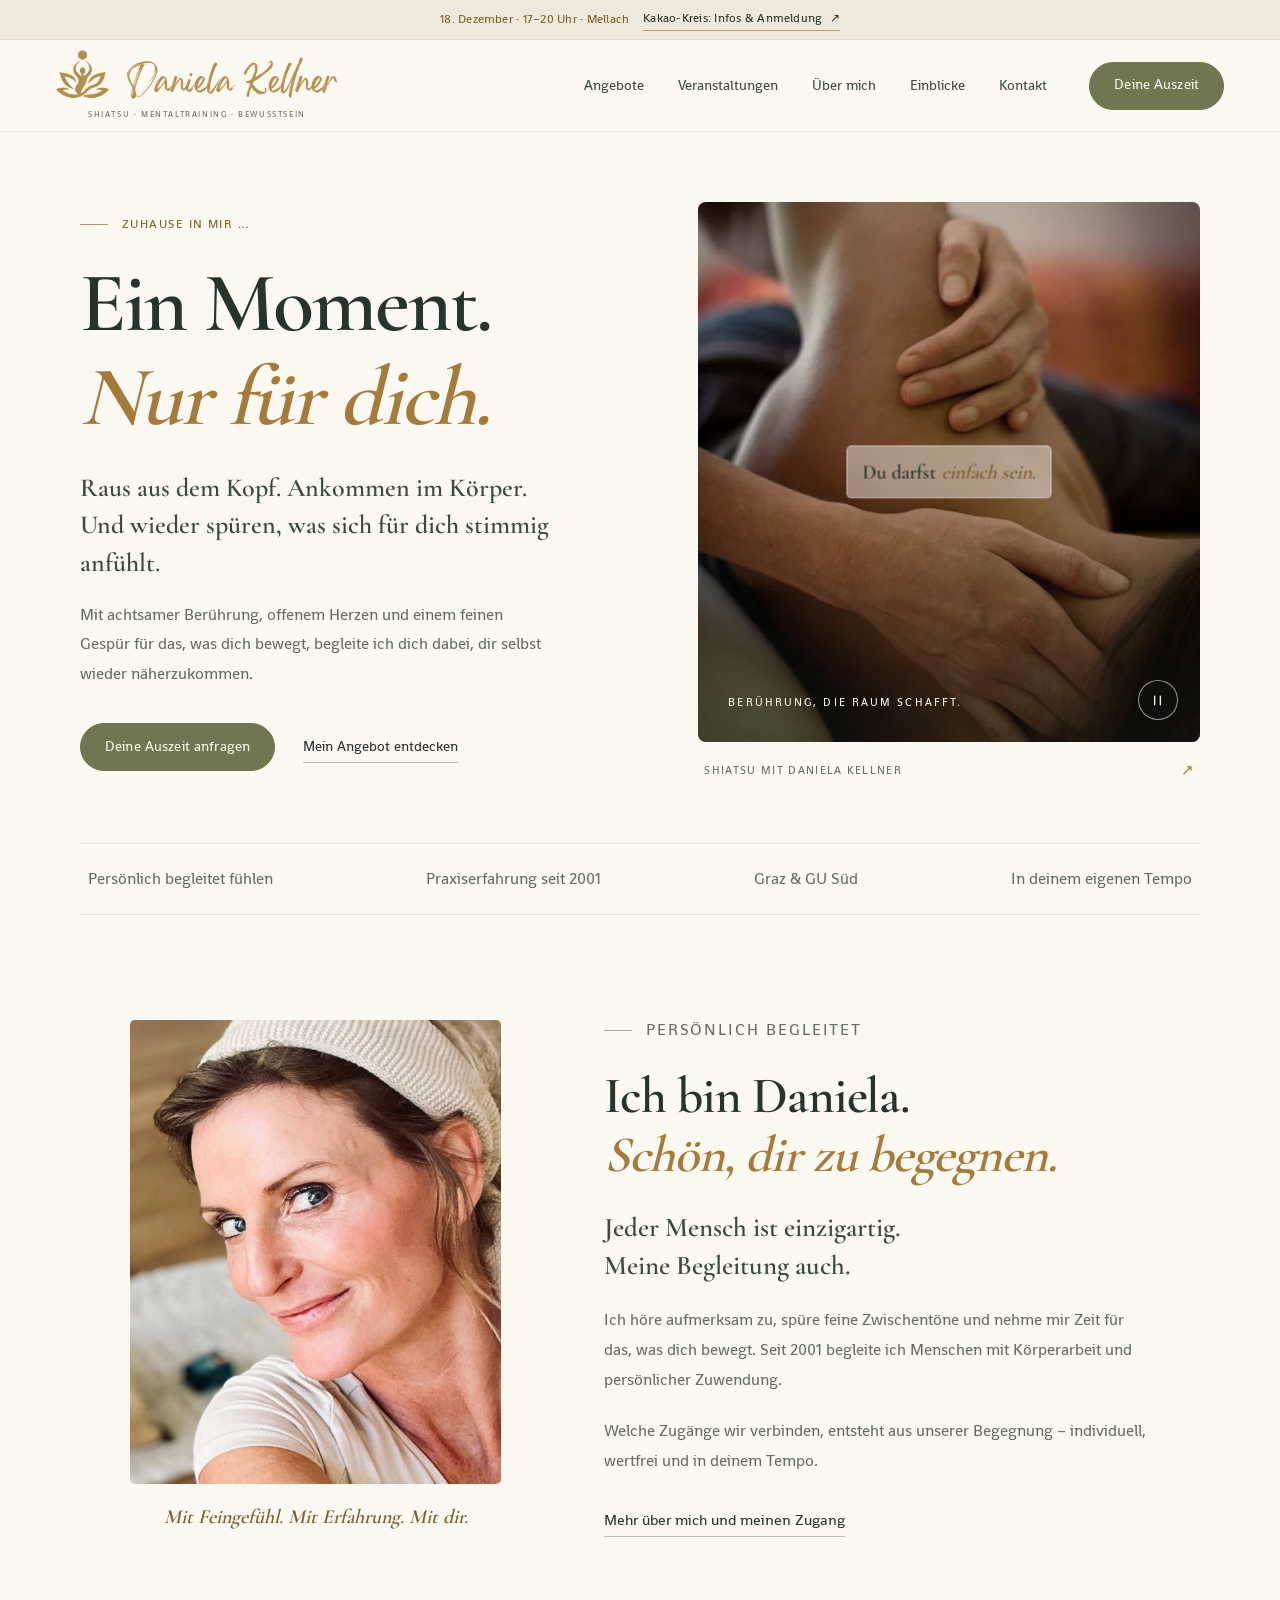
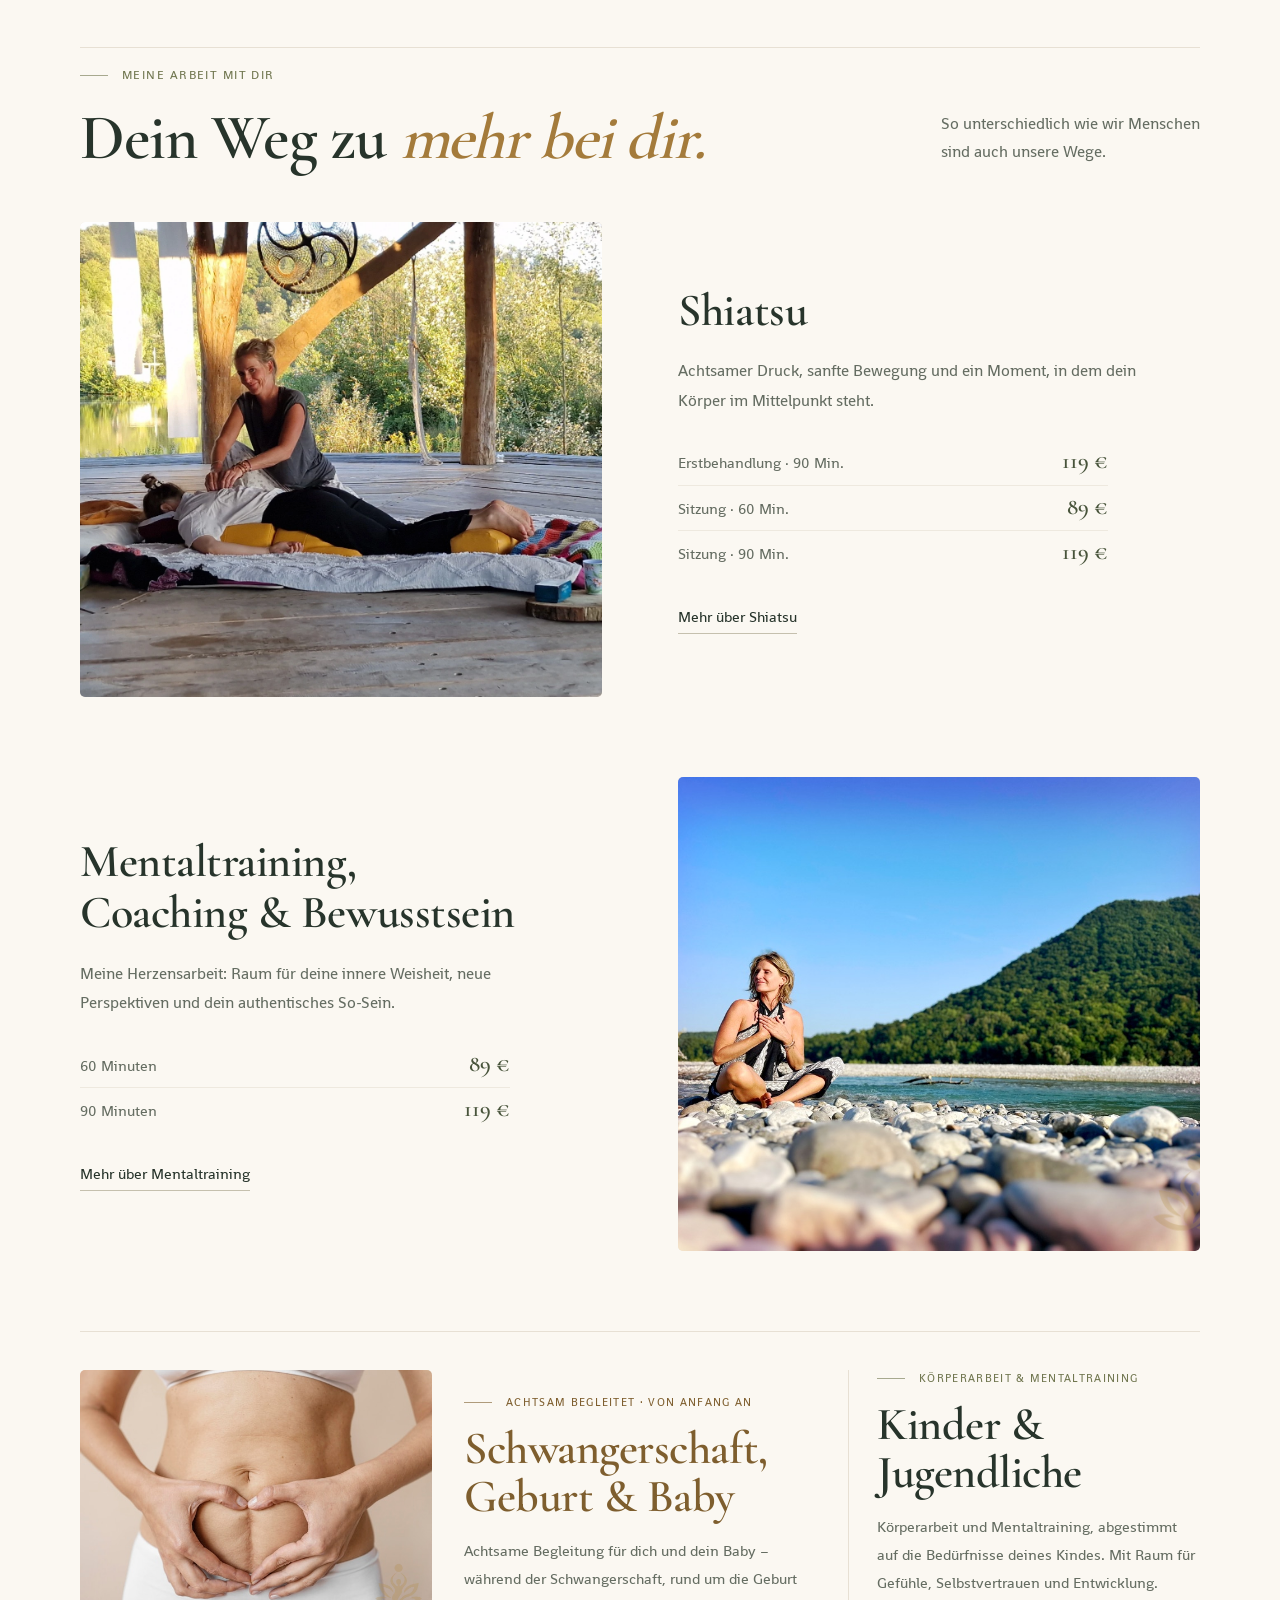
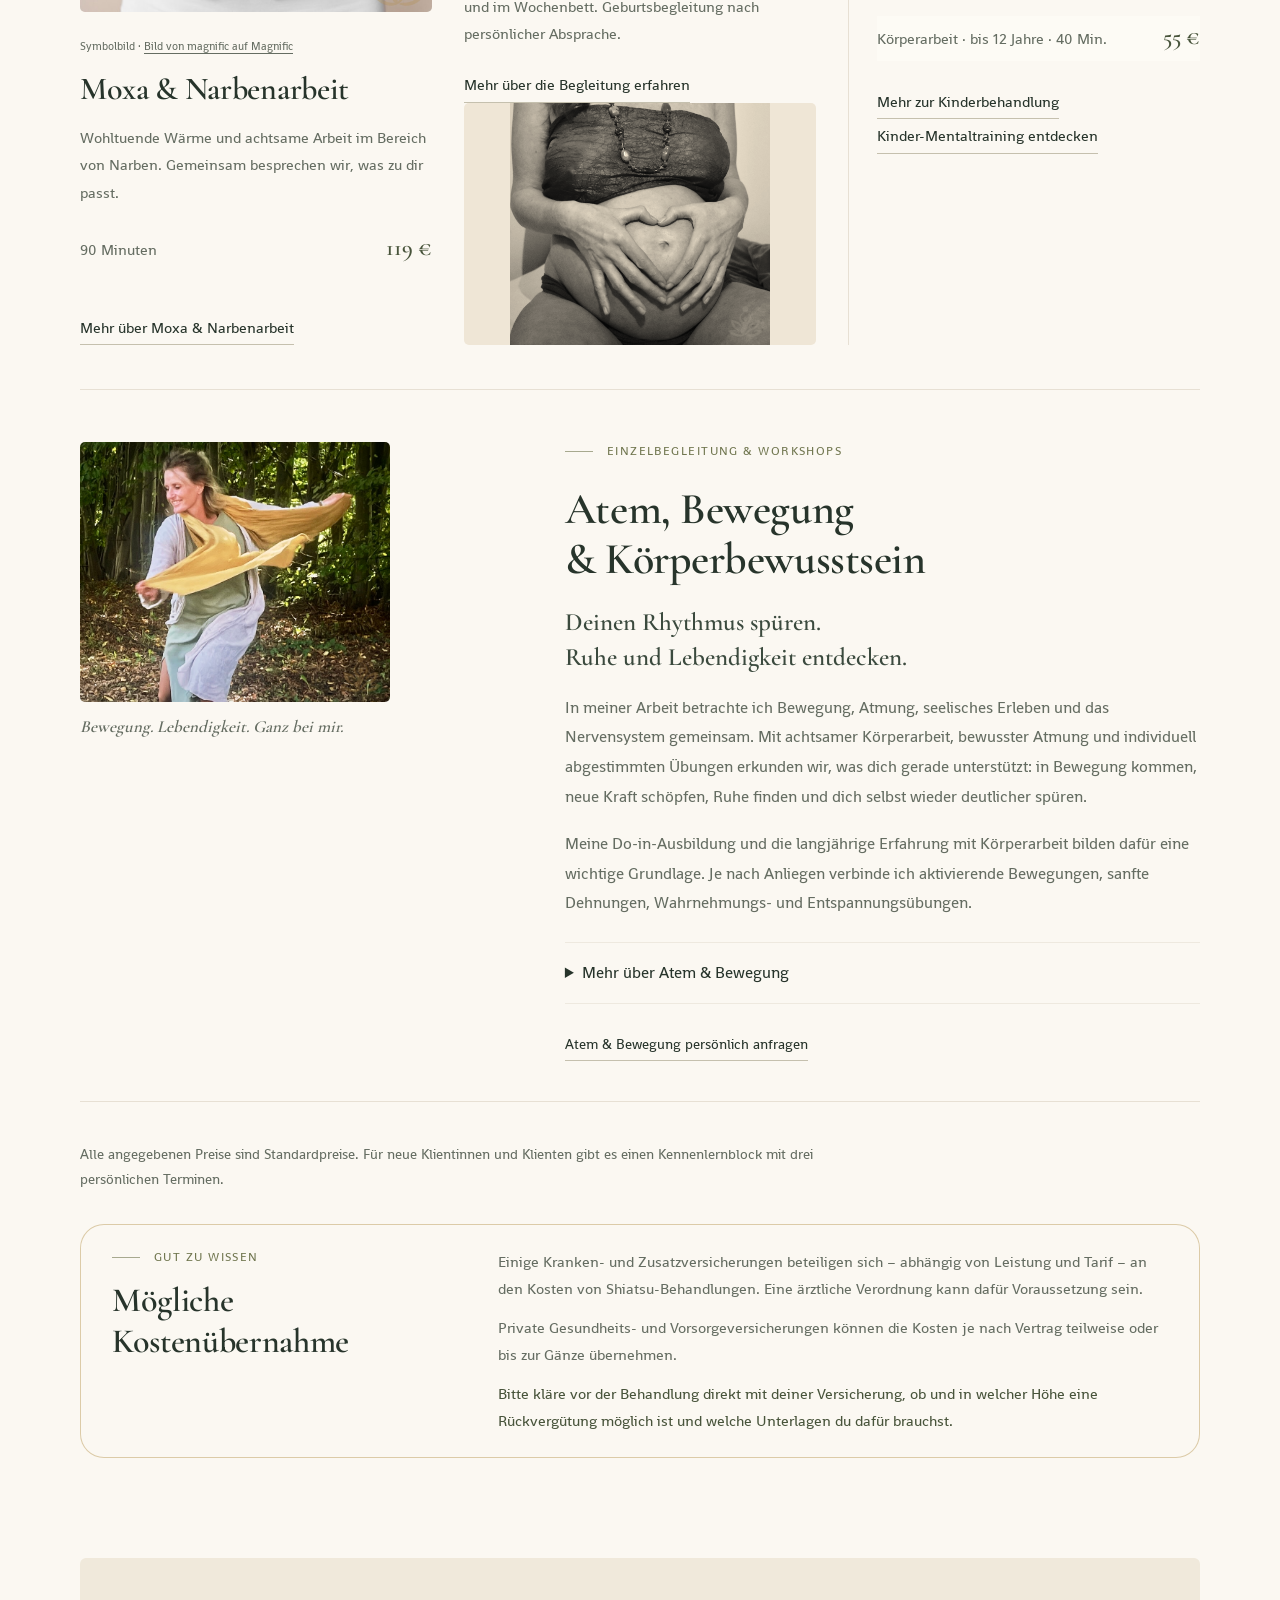
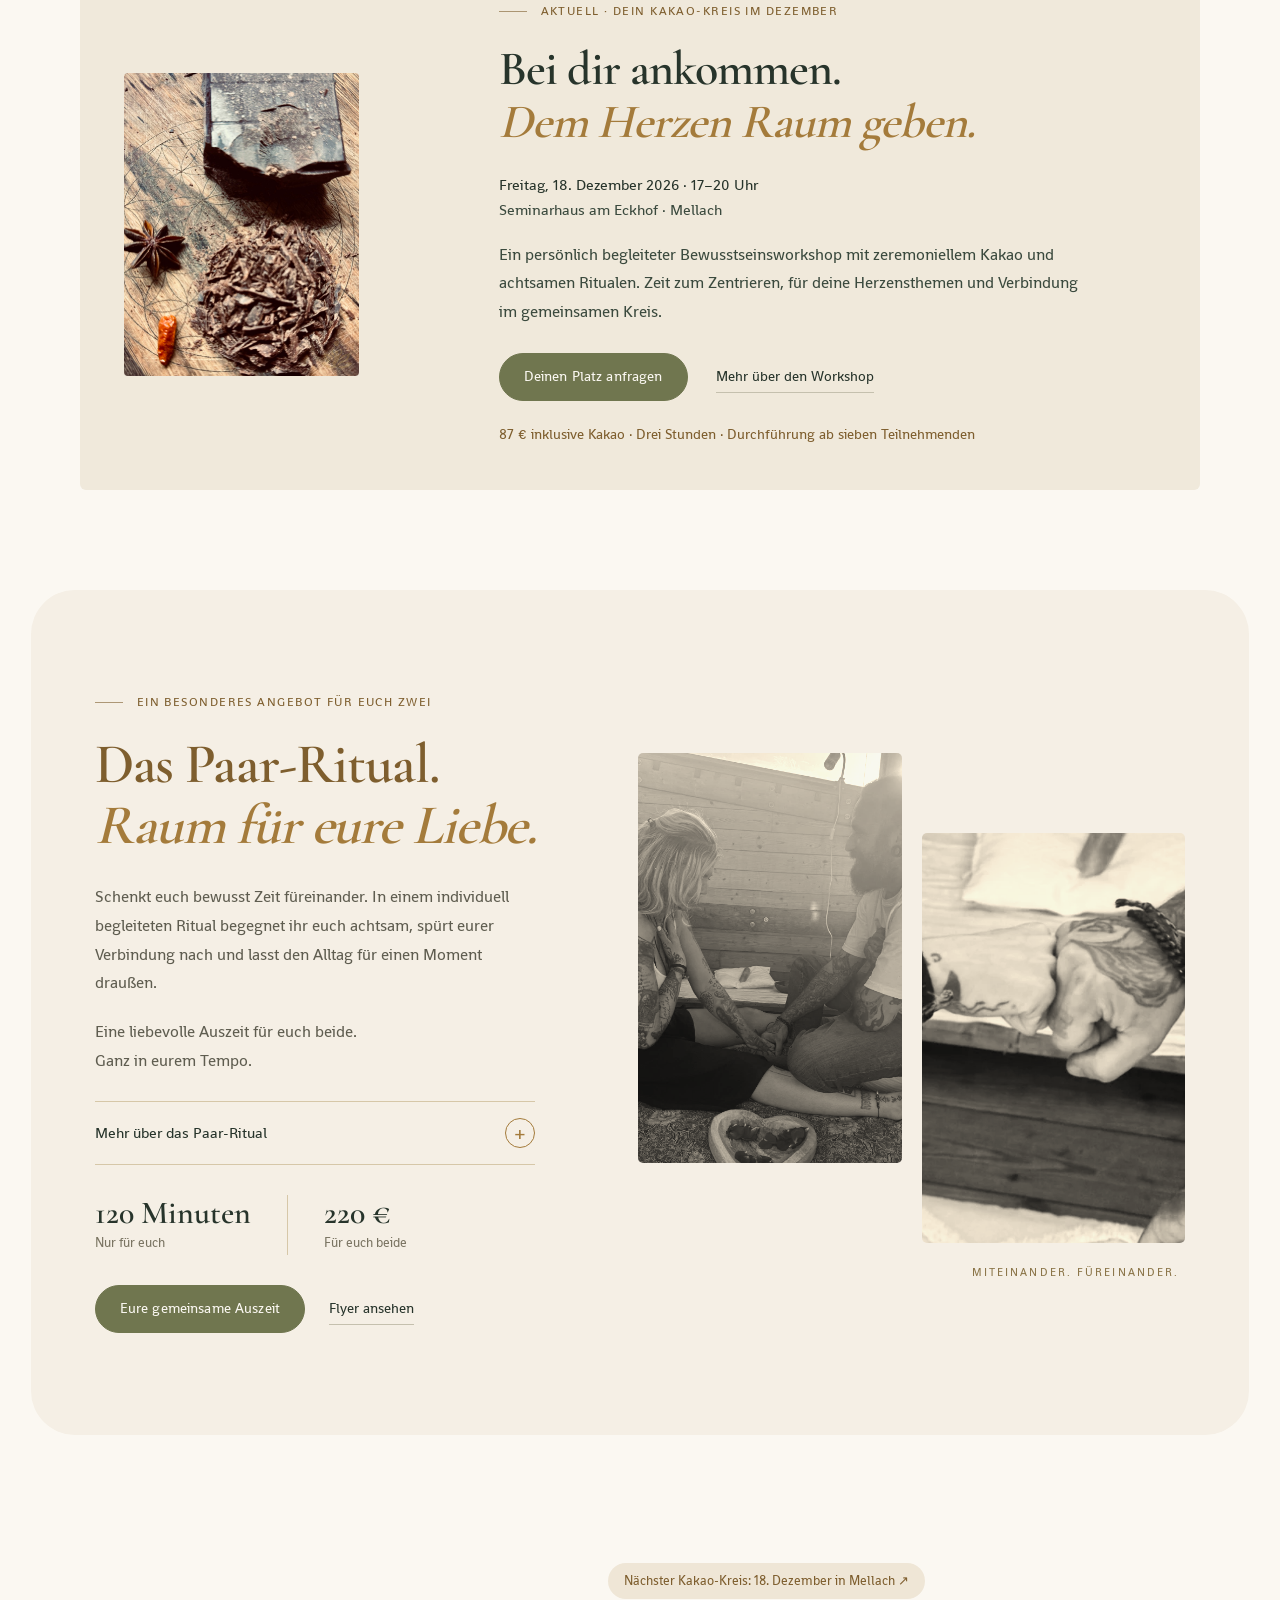
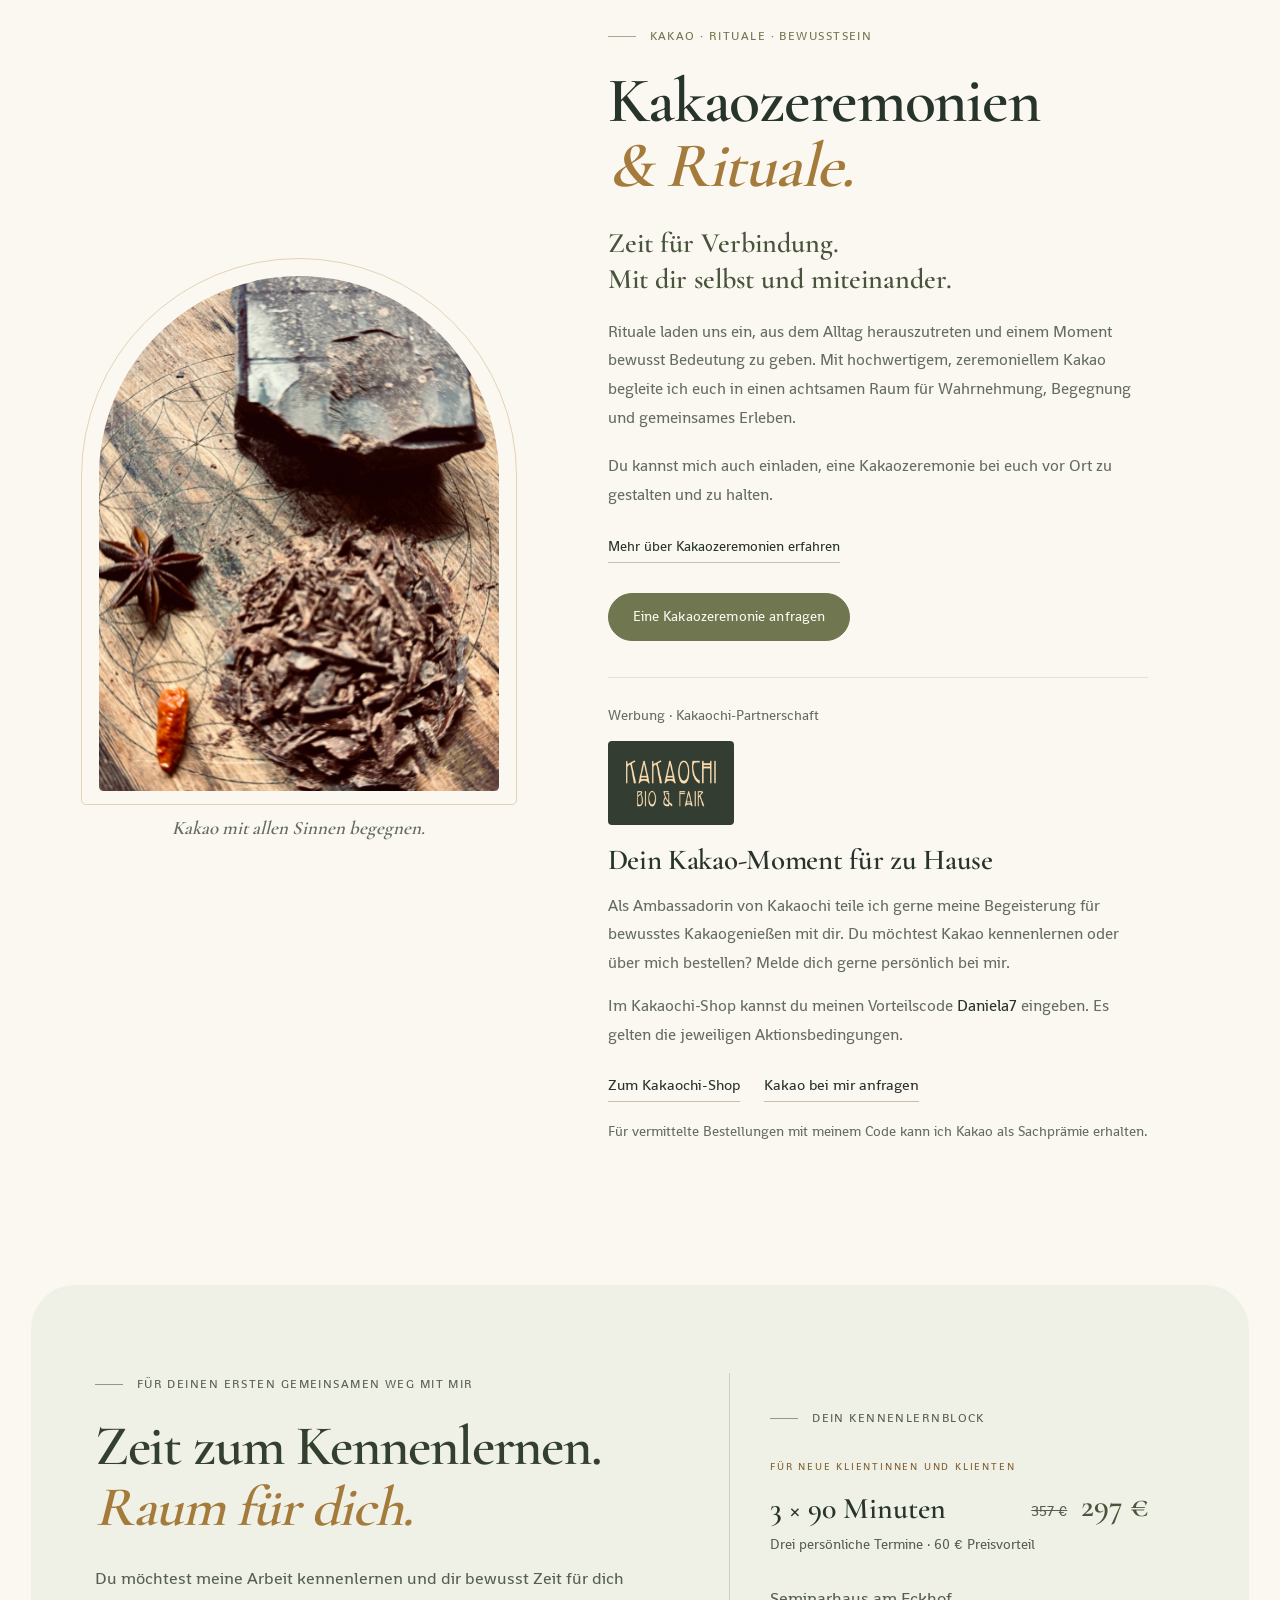
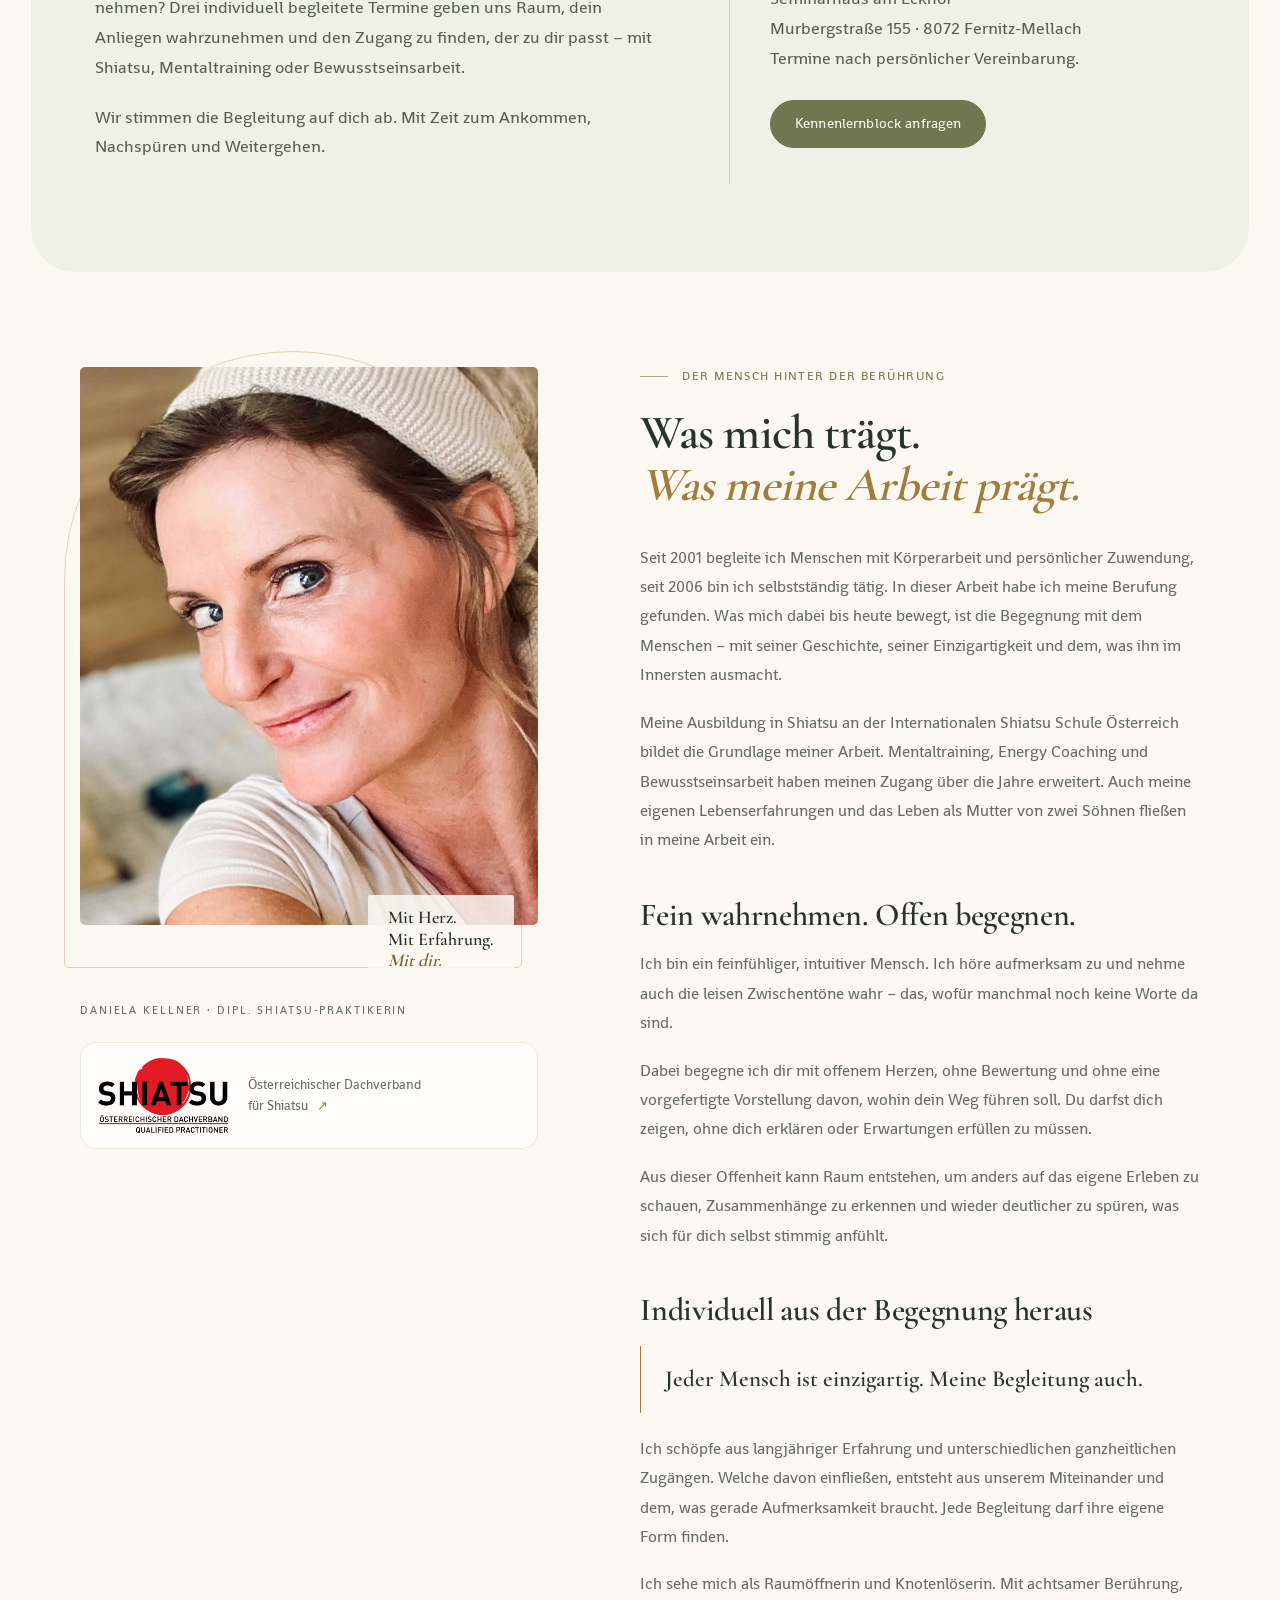
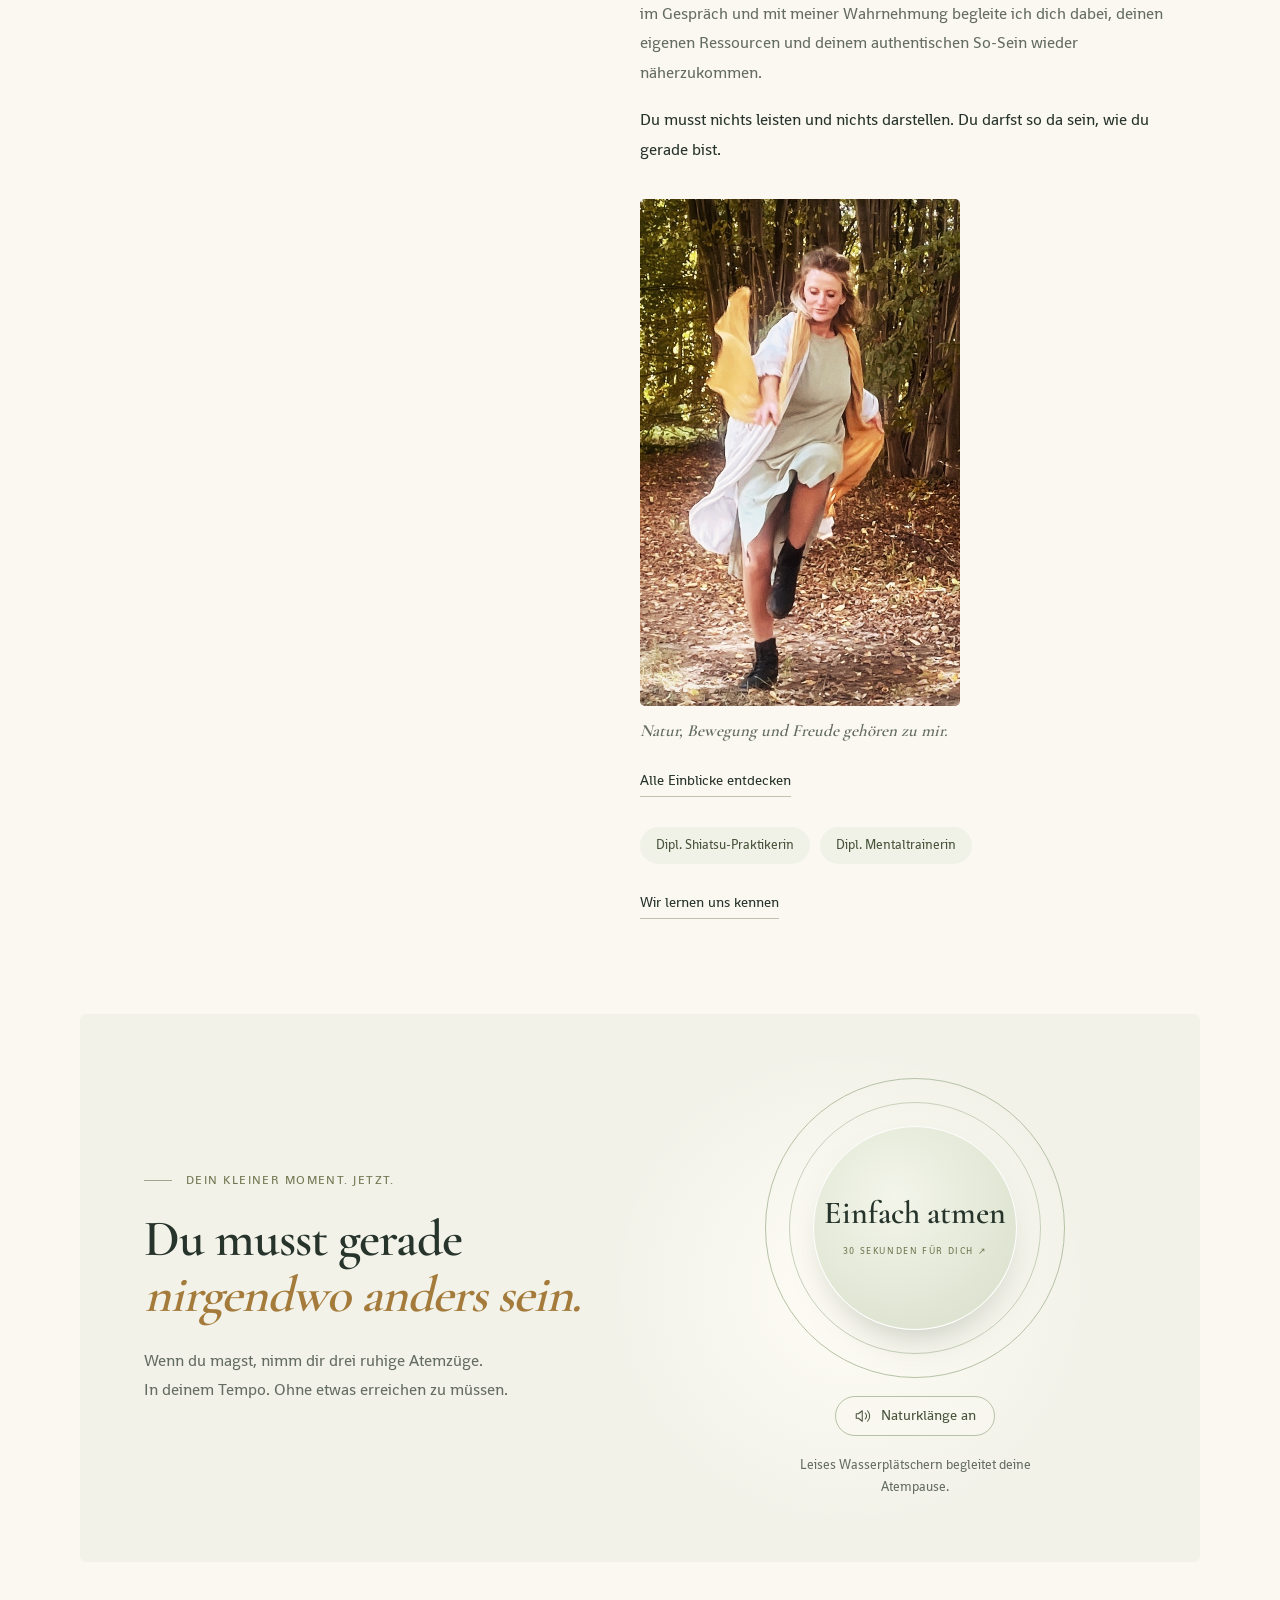
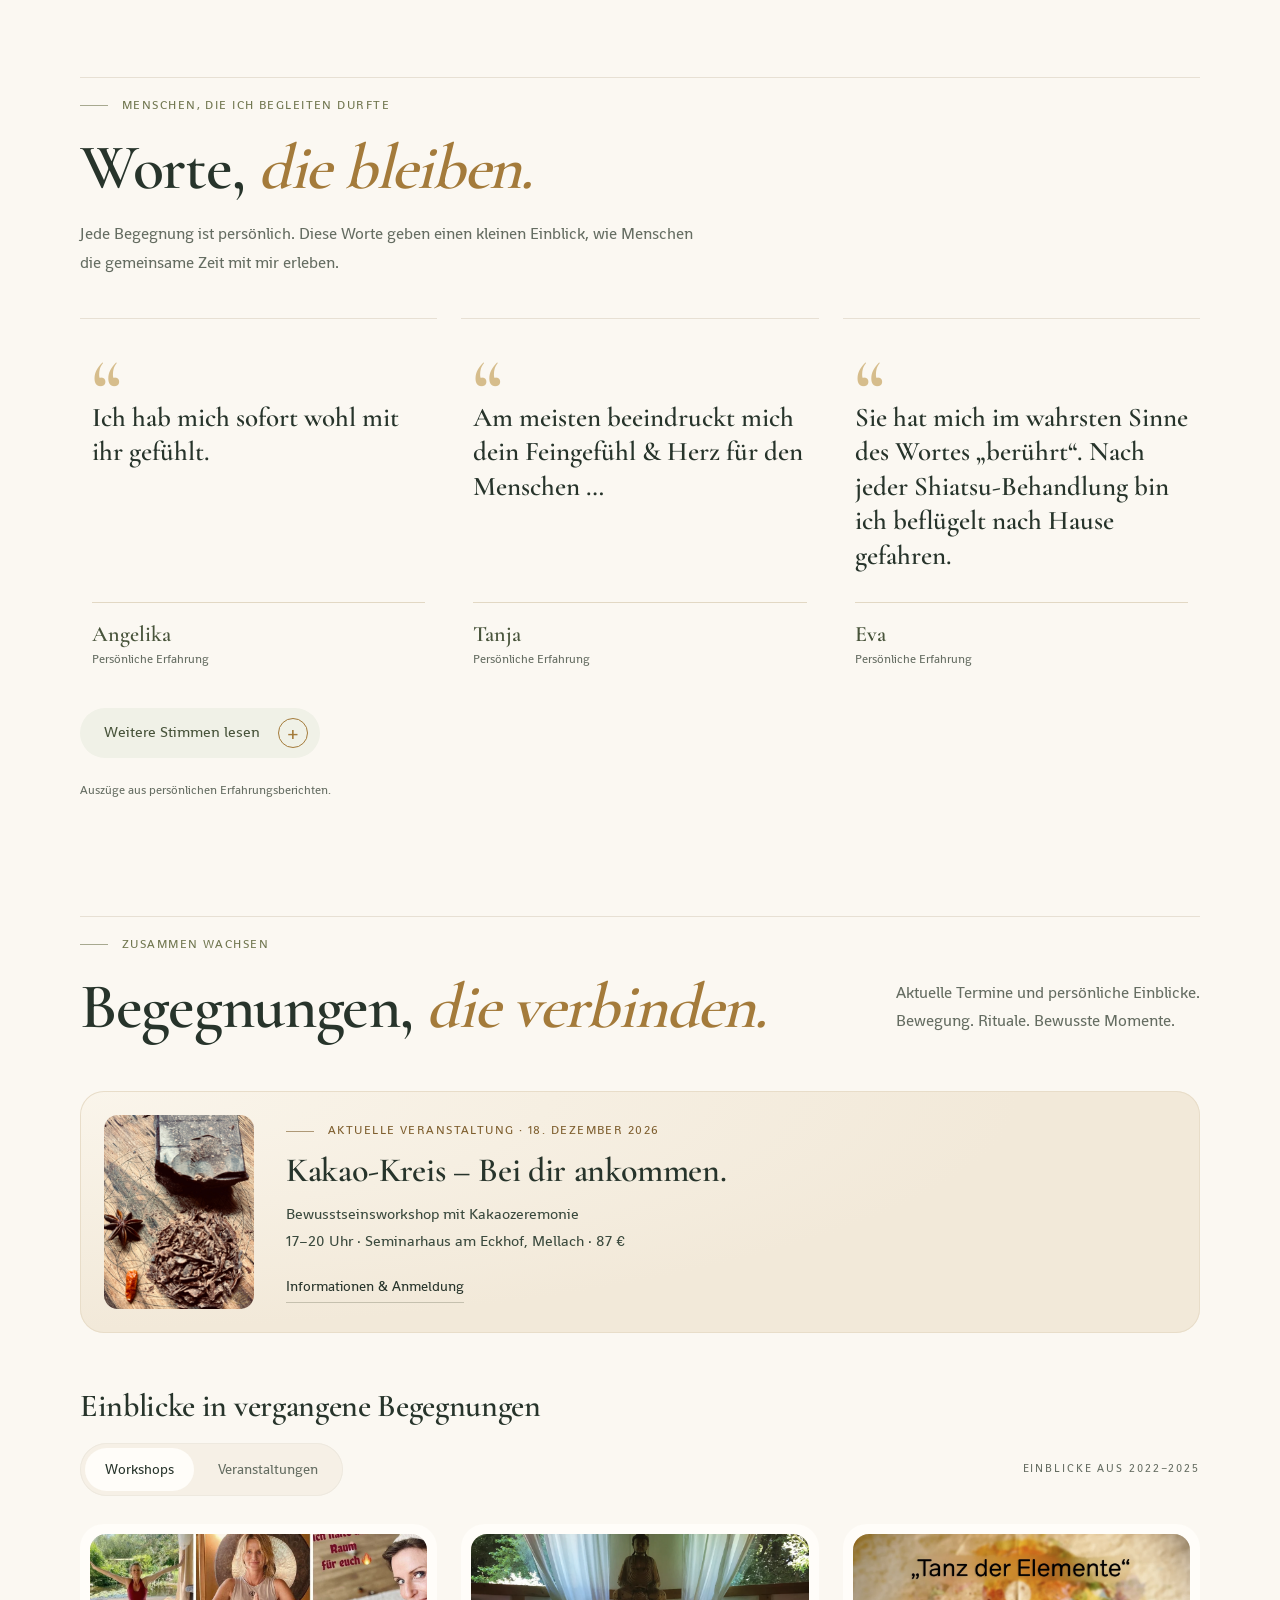
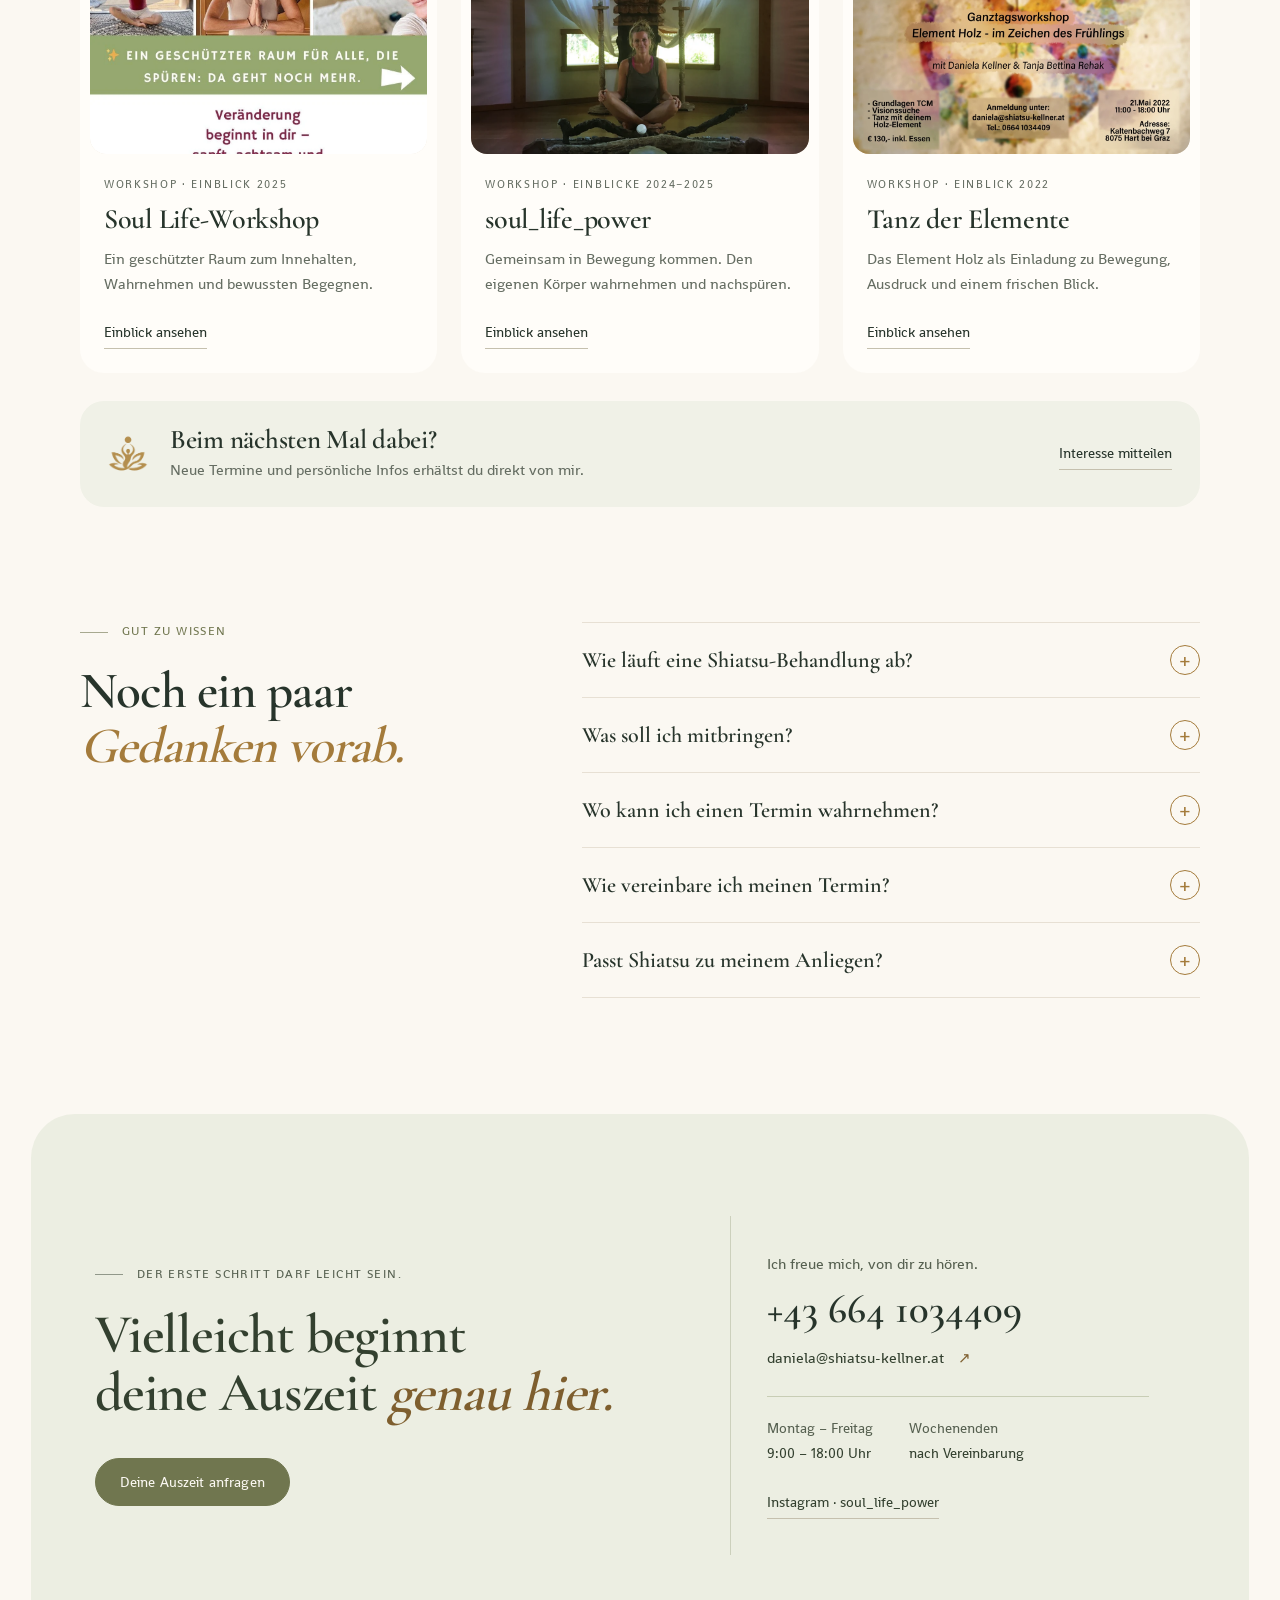
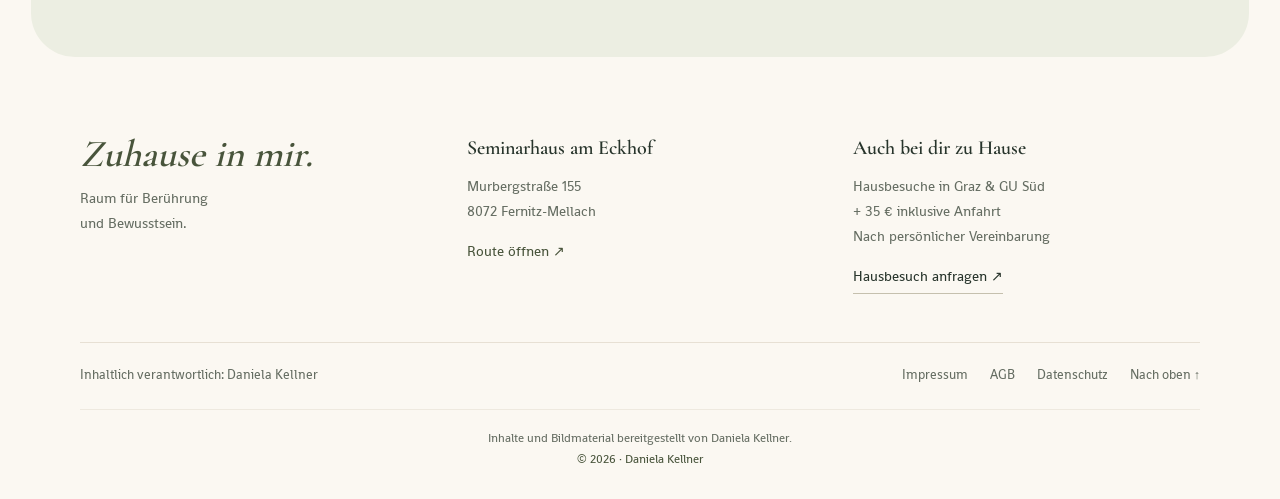
==== website/index.html @ 828534cc "Fix clipped reimbursement note on narrow screens" ====
<!doctype html>
<html lang="de">
<head>
  <meta charset="utf-8">
  <meta name="viewport" content="width=device-width, initial-scale=1">
  <title>Shiatsu in Mellach bei Graz | Daniela Kellner</title>
  <meta name="description" content="Shiatsu, Mentaltraining und persönliche Begleitung mit Daniela Kellner in Mellach bei Graz. Auch für Schwangerschaft, Kinder und Paare. Erfahrung seit 2001.">
  <meta name="theme-color" content="#f8f5ef">
  <meta name="robots" content="index,follow">
  <link rel="canonical" href="https://shiatsu-kellner.at/">
  <meta property="og:type" content="website">
  <meta property="og:locale" content="de_AT">
  <meta property="og:site_name" content="Daniela Kellner · Shiatsu & Bewusstsein">
  <meta property="og:title" content="Daniela Kellner · Zuhause in mir | Shiatsu &amp; Bewusstsein">
  <meta property="og:description" content="Shiatsu, Mentaltraining und persönliche Begleitung mit Daniela Kellner in Mellach bei Graz. Auch für Schwangerschaft, Kinder und Paare. Erfahrung seit 2001.">
  <meta property="og:url" content="https://shiatsu-kellner.at/">
  <meta property="og:image" content="https://shiatsu-kellner.at/assets/gallery/website-entdecken.webp">
  <meta property="og:image:type" content="image/webp">
  <meta property="og:image:width" content="1402">
  <meta property="og:image:height" content="1122">
  <meta property="og:image:alt" content="Daniela Kellner · Shiatsu & Bewusstsein – Neues entdecken. Dem Eigenen näherkommen.">
  <meta name="twitter:card" content="summary_large_image">
  <meta name="twitter:title" content="Daniela Kellner · Shiatsu & Bewusstsein">
  <meta name="twitter:description" content="Shiatsu, Mentaltraining und persönliche Begleitung mit Daniela Kellner in Mellach bei Graz. Auch für Schwangerschaft, Kinder und Paare. Erfahrung seit 2001.">
  <meta name="twitter:image" content="https://shiatsu-kellner.at/assets/gallery/website-entdecken.webp">
  <link rel="icon" href="assets/logo-claim.png" type="image/png">
  <link rel="preload" href="assets/cormorant.ttf" as="font" type="font/ttf" crossorigin>
  <link rel="stylesheet" href="style.css?v=20261120-mobil-fest">
  <link rel="stylesheet" href="gallery.css?v=20261120-neu">
  <link rel="stylesheet" href="kakaokreis.css?v=20261120-neu">
  <script src="hero-media.js" defer></script>
  <script src="pond-audio.js" defer></script>
  <script src="app.js?v=20261122-paarritual-warm" defer></script>
  <script src="gallery.js?v=20261115-schwangerschaft" defer></script>
  <script src="pageview.js" defer></script>

  <script id="practice-search-data" type="application/ld+json">{"@context":"https://schema.org","@graph":[{"@type":"LocalBusiness","@id":"https://shiatsu-kellner.at/#praxis","name":"Daniela Kellner · Shiatsu & Bewusstsein","url":"https://shiatsu-kellner.at/","telephone":"+436641034409","email":"daniela@shiatsu-kellner.at","logo":"https://shiatsu-kellner.at/assets/daniela-logo.webp","image":"https://shiatsu-kellner.at/assets/daniela-portraet-2026.webp","address":{"@type":"PostalAddress","streetAddress":"Murbergstraße 155","postalCode":"8072","addressLocality":"Fernitz-Mellach","addressRegion":"Steiermark","addressCountry":"AT"},"areaServed":["Enzelsdorf","Graz","Graz-Umgebung Süd"],"sameAs":["https://www.instagram.com/soul_life_power/"],"hasOfferCatalog":{"@type":"OfferCatalog","name":"Shiatsu und persönliche Begleitung","itemListElement":[{"@type":"Offer","itemOffered":{"@type":"Service","@id":"https://shiatsu-kellner.at/angebote/shiatsu/#angebot","name":"Shiatsu","serviceType":"Shiatsu","description":"Individuelles Shiatsu mit Daniela Kellner in Mellach bei Graz: achtsame Körperarbeit, persönliche Begleitung und Erfahrung seit 2001.","url":"https://shiatsu-kellner.at/angebote/shiatsu/","provider":{"@id":"https://shiatsu-kellner.at/#praxis"},"areaServed":["Enzelsdorf","Graz","Graz-Umgebung Süd"]}},{"@type":"Offer","itemOffered":{"@type":"Service","@id":"https://shiatsu-kellner.at/angebote/mentaltraining-coaching/#angebot","name":"Mentaltraining, Coaching & Bewusstseinsarbeit","serviceType":"Mentaltraining, Coaching & Bewusstseinsarbeit","description":"Mentaltraining, Coaching und Bewusstseinsarbeit mit Daniela Kellner in Mellach bei Graz. Raum für deine Ressourcen und neue Perspektiven.","url":"https://shiatsu-kellner.at/angebote/mentaltraining-coaching/","provider":{"@id":"https://shiatsu-kellner.at/#praxis"},"areaServed":["Enzelsdorf","Graz","Graz-Umgebung Süd"]}},{"@type":"Offer","itemOffered":{"@type":"Service","@id":"https://shiatsu-kellner.at/angebote/kakaozeremonien-rituale/#angebot","name":"Kakaozeremonien & Rituale","serviceType":"Kakaozeremonien & Rituale","description":"Kakaozeremonien und persönliche Rituale mit Daniela Kellner bei Graz. Bewusst genießen, Gemeinschaft erleben oder eine Zeremonie vor Ort anfragen.","url":"https://shiatsu-kellner.at/angebote/kakaozeremonien-rituale/","provider":{"@id":"https://shiatsu-kellner.at/#praxis"},"areaServed":["Enzelsdorf","Graz","Graz-Umgebung Süd"]}},{"@type":"Offer","itemOffered":{"@type":"Service","@id":"https://shiatsu-kellner.at/angebote/moxa-narbenarbeit/#angebot","name":"Moxa & Narbenarbeit","serviceType":"Moxa & Narbenarbeit","description":"Achtsame Moxa-Wärmeanwendungen und ganzheitliche Narbenarbeit mit Daniela Kellner in Mellach bei Graz. Individuell und in deinem Tempo.","url":"https://shiatsu-kellner.at/angebote/moxa-narbenarbeit/","provider":{"@id":"https://shiatsu-kellner.at/#praxis"},"areaServed":["Enzelsdorf","Graz","Graz-Umgebung Süd"]}},{"@type":"Offer","itemOffered":{"@type":"Service","@id":"https://shiatsu-kellner.at/angebote/schwangerschaft-geburt-baby/#angebot","name":"Schwangerschaft, Geburt & Baby","serviceType":"Schwangerschaft, Geburt & Baby","description":"Begleitung mit Daniela Kellner in Mellach bei Graz: Shiatsu in der Schwangerschaft, Geburtsbegleitung nach Absprache, Wochenbett und Babyzeit.","url":"https://shiatsu-kellner.at/angebote/schwangerschaft-geburt-baby/","provider":{"@id":"https://shiatsu-kellner.at/#praxis"},"areaServed":["Enzelsdorf","Graz","Graz-Umgebung Süd"]}},{"@type":"Offer","itemOffered":{"@type":"Service","@id":"https://shiatsu-kellner.at/angebote/kinder-mentaltraining/#angebot","name":"Kinder & Jugendliche","serviceType":"Kinder & Jugendliche","description":"Einfühlsames Kinder-Mentaltraining mit Daniela Kellner bei Graz: Selbstvertrauen, Gefühle und Ressourcen stärken, mit Blick auf das familiäre Umfeld.","url":"https://shiatsu-kellner.at/angebote/kinder-mentaltraining/","provider":{"@id":"https://shiatsu-kellner.at/#praxis"},"areaServed":["Enzelsdorf","Graz","Graz-Umgebung Süd"]}},{"@type":"Offer","itemOffered":{"@type":"Service","@id":"https://shiatsu-kellner.at/angebote/kinderbehandlung/#angebot","name":"Kinderbehandlung","serviceType":"Kinderbehandlung","description":"Sanfte, individuelle Körperarbeit für Kinder bis zwölf Jahre mit Daniela Kellner in Mellach bei Graz. Zeit zum Ankommen und Wohlfühlen.","url":"https://shiatsu-kellner.at/angebote/kinderbehandlung/","provider":{"@id":"https://shiatsu-kellner.at/#praxis"},"areaServed":["Enzelsdorf","Graz","Graz-Umgebung Süd"]}},{"@type":"Offer","itemOffered":{"@type":"Service","name":"Paar-Ritual","url":"https://shiatsu-kellner.at/#paarritual","provider":{"@id":"https://shiatsu-kellner.at/#praxis"}}},{"@type":"Offer","itemOffered":{"@type":"Service","name":"Kennenlernblock","url":"https://shiatsu-kellner.at/#kennenlernen","provider":{"@id":"https://shiatsu-kellner.at/#praxis"}}}]}},{"@type":"LocalBusiness","@id":"https://shiatsu-kellner.at/#eckhof","name":"Daniela Kellner · Begleitung im Seminarhaus am Eckhof","parentOrganization":{"@id":"https://shiatsu-kellner.at/#praxis"},"url":"https://shiatsu-kellner.at/#kontakt","telephone":"+436641034409","address":{"@type":"PostalAddress","streetAddress":"Murbergstraße 155","postalCode":"8072","addressLocality":"Fernitz-Mellach","addressRegion":"Steiermark","addressCountry":"AT"}}]}</script>
<link rel="stylesheet" href="presentation.css?v=20261122-kostenuebernahme"></head>
<body>
  <a class="skip-link" href="#inhalt">Zum Inhalt</a>
  <div class="announcement">18. Dezember · 17–20 Uhr · Mellach <a href="veranstaltungen/kakaokreis-dezember-2026/">Kakao-Kreis: Infos &amp; Anmeldung <span aria-hidden="true">↗</span></a></div>
  <header class="header">
    <a class="brand" href="#" aria-label="Daniela Kellner – Startseite"><div class="brand-mark"><img src="assets/daniela-logo.webp" width="1200" height="218" alt="Daniela Kellner"></div><span>SHIATSU · MENTALTRAINING · BEWUSSTSEIN</span></a>
    <nav class="desktop-nav" aria-label="Hauptnavigation"><a href="#angebot">Angebote</a><a href="#begegnungen">Veranstaltungen</a><a href="#daniela">Über mich</a><button type="button" class="gallery-menu-button" data-gallery-browse aria-haspopup="dialog" aria-controls="gallery-overview-dialog">Einblicke</button><a href="#kontakt">Kontakt</a></nav>
    <button class="button header-book" data-book>Deine Auszeit <span aria-hidden="true">↗</span></button>
    <button class="menu-toggle" aria-label="Menü öffnen" aria-expanded="false" aria-controls="mobile-nav"><span></span><span></span></button>
  </header>
  <nav id="mobile-nav" class="mobile-nav" aria-label="Mobile Navigation" hidden><a href="#angebot">Angebote</a><a href="#begegnungen">Veranstaltungen</a><a href="#daniela">Über mich</a><button type="button" class="gallery-menu-button" data-gallery-browse aria-haspopup="dialog" aria-controls="gallery-overview-dialog">Einblicke</button><a href="#kontakt">Kontakt</a><button class="button" data-book>Auszeit anfragen ↗</button></nav>

  <main id="inhalt">
    <section class="hero section-wrap" aria-labelledby="hero-title">
      <div class="hero-copy">
        <p class="eyebrow"><span></span> ZUHAUSE IN MIR …</p>
        <h1 id="hero-title">Ein Moment.<br><em>Nur für dich.</em></h1>
        <p class="hero-intro">Raus aus dem Kopf. Ankommen im Körper.<br>Und wieder spüren, was sich für dich stimmig anfühlt.</p>
        <p class="hero-description">Mit achtsamer Berührung, offenem Herzen und einem feinen Gespür für das, was dich bewegt, begleite ich dich dabei, dir selbst wieder näherzukommen.</p>
        <div class="hero-actions"><button class="button" data-book>Deine Auszeit anfragen <span aria-hidden="true">↗</span></button><a class="text-link" href="#angebot">Mein Angebot entdecken <span aria-hidden="true">↓</span></a></div>
        <div class="hero-person"><img src="assets/daniela-portraet-2026.webp" alt="Aktuelles Porträt von Daniela Kellner" width="48" height="48"><div><strong>Schön, dass du da bist.</strong><span>Ich bin Daniela.</span></div><svg viewBox="0 0 60 25" aria-hidden="true"><path d="M2 15C15 7 23 27 33 12S48 3 58 6"/></svg></div>
      </div>
      <div class="hero-visual">
        <svg class="hero-orbit" viewBox="0 0 600 680" aria-hidden="true"><ellipse cx="305" cy="335" rx="265" ry="315" transform="rotate(17 305 335)"/><path d="M520 96v-24m-12 12h24M65 537v-17m-8 8h17"/></svg>
        <div class="hero-photo" id="hero-media"><img src="assets/shiatsu.webp" width="683" height="1024" alt="Achtsame Shiatsu-Berührung an Nacken und Schulter" fetchpriority="high"><video id="hero-video" data-src="assets/shiatsu-hero.mp4" width="1280" height="720" muted playsinline preload="none" aria-hidden="true"></video><div class="hero-note"><span>Du darfst <em>einfach sein.</em></span></div><span class="photo-label">BERÜHRUNG, DIE RAUM SCHAFFT.</span><button class="hero-media-toggle" id="hero-media-toggle" type="button" aria-label="Bildwechsel pausieren" hidden><svg viewBox="0 0 24 24" width="17" height="17" fill="none" stroke="currentColor" stroke-width="1.8" stroke-linecap="round" stroke-linejoin="round" aria-hidden="true"><path class="media-pause" d="M8 6v12m8-12v12"/><path class="media-play" d="m9 6 9 6-9 6Z"/></svg></button></div>

        <a class="visual-caption" href="#daniela">SHIATSU MIT DANIELA KELLNER <span aria-hidden="true">↗</span></a>
      </div>
    </section>

    <div class="trust-strip section-wrap"><span>Persönlich begleitet fühlen</span><i aria-hidden="true"><svg class="logo-symbol" viewBox="32 40 188 174" aria-hidden="true" focusable="false"><image href="assets/daniela-logo.webp" width="1200" height="218"/></svg></i><span>Praxiserfahrung seit 2001</span><i aria-hidden="true"><svg class="logo-symbol" viewBox="32 40 188 174" aria-hidden="true" focusable="false"><image href="assets/daniela-logo.webp" width="1200" height="218"/></svg></i><span>Graz & GU Süd</span><i aria-hidden="true"><svg class="logo-symbol" viewBox="32 40 188 174" aria-hidden="true" focusable="false"><image href="assets/daniela-logo.webp" width="1200" height="218"/></svg></i><span>In deinem eigenen Tempo</span></div>



    <section class="welcome section-wrap" id="begegnung" aria-labelledby="welcome-title"><figure><img src="assets/gallery/wm-20261121/daniela-portraet.svg" width="1135" height="1523" alt="Daniela Kellner lächelt im Porträt"><figcaption>Mit Feingefühl. Mit Erfahrung. Mit dir.</figcaption></figure><div><p class="eyebrow">PERSÖNLICH BEGLEITET</p><h2 id="welcome-title">Ich bin Daniela.<br><em>Schön, dir zu begegnen.</em></h2><p class="welcome-lead">Jeder Mensch ist einzigartig.<br>Meine Begleitung auch.</p><p>Ich höre aufmerksam zu, spüre feine Zwischentöne und nehme mir Zeit für das, was dich bewegt. Seit 2001 begleite ich Menschen mit Körperarbeit und persönlicher Zuwendung.</p><p>Welche Zugänge wir verbinden, entsteht aus unserer Begegnung – individuell, wertfrei und in deinem Tempo.</p><a class="text-link" href="#daniela">Mehr über mich und meinen Zugang</a></div></section>

    <section class="offers section-wrap" id="angebot" aria-labelledby="offers-title">
      <div class="section-heading reveal"><div><p class="eyebrow">MEINE ARBEIT MIT DIR</p><h2 id="offers-title">Dein Weg zu <em>mehr bei dir.</em></h2></div><p>So unterschiedlich wie wir Menschen<br> sind auch unsere Wege.</p></div>
      <div class="offer-grid"><article class="offer-card reveal"><a class="offer-image" data-offer="shiatsu" aria-label="Mehr über Shiatsu erfahren" href="angebote/shiatsu/"><img src="assets/gallery/wm-20261029/shiatsu-seebuehne-behandlung.svg" width="2048" height="1153" alt="Daniela bei einer Shiatsu-Behandlung auf der Seebühne, ihr Gesicht ist zugewandt und gut erkennbar" loading="lazy"><span class="round-arrow" aria-hidden="true">↗</span></a><div class="offer-content"><h3>Shiatsu</h3><p>Achtsamer Druck, sanfte Bewegung und ein Moment, in dem dein Körper im Mittelpunkt steht.</p><dl class="treatment-prices"><div><dt>Erstbehandlung · 90 Min.</dt><dd>119 €</dd></div><div><dt>Sitzung · 60 Min.</dt><dd>89 €</dd></div><div><dt>Sitzung · 90 Min.</dt><dd>119 €</dd></div></dl><a class="text-link" data-offer="shiatsu" href="angebote/shiatsu/">Mehr über Shiatsu <span aria-hidden="true">↗</span></a></div></article><article class="offer-card reveal"><a class="offer-image" data-offer="mental" aria-label="Mehr über Mentaltraining, Coaching und Bewusstsein erfahren" href="angebote/mentaltraining-coaching/"><img src="assets/mentaltraining-daniela-am-fluss.svg" width="1024" height="768" alt="Daniela sitzt mit den Händen am Herzen auf einem steinigen Flussufer in der Natur" loading="lazy"><span class="round-arrow" aria-hidden="true">↗</span></a><div class="offer-content"><h3>Mentaltraining, Coaching &amp; Bewusstsein</h3><p>Meine Herzensarbeit: Raum für deine innere Weisheit, neue Perspektiven und dein authentisches So-Sein.</p><dl class="treatment-prices"><div><dt>60 Minuten</dt><dd>89 €</dd></div><div><dt>90 Minuten</dt><dd>119 €</dd></div></dl><a class="text-link" data-offer="mental" href="angebote/mentaltraining-coaching/">Mehr über Mentaltraining <span aria-hidden="true">↗</span></a></div></article><div class="additional-offers"><article class="offer-card reveal"><a class="offer-image offer-image--scar" data-offer="moxa" aria-label="Mehr über Moxa erfahren" href="angebote/moxa-narbenarbeit/"><img src="assets/gallery/wm-20261120/narben-herzhaende.svg" width="626" height="447" alt="Hände formen ein Herz über dem Unterbauch" loading="lazy"><span class="image-index">03 / NARBENARBEIT</span><span class="round-arrow" aria-hidden="true">↗</span></a><div class="offer-content"><p class="image-credit">Symbolbild · <a href="https://www.magnific.com/free-photo/close-up-hands-making-heart-shape_12977278.htm" target="_blank" rel="noopener">Bild von magnific auf Magnific</a></p><h3>Moxa & Narbenarbeit</h3><p>Wohltuende Wärme und achtsame Arbeit im Bereich von Narben. Gemeinsam besprechen wir, was zu dir passt.</p><dl class="treatment-prices"><div><dt>90 Minuten</dt><dd>119 €</dd></div></dl><a class="text-link" data-offer="moxa" href="angebote/moxa-narbenarbeit/">Mehr über Moxa &amp; Narbenarbeit <span aria-hidden="true">↗</span></a></div></article><article class="offer-card offer-card--children offer-card--pregnancy reveal" id="schwangerschaft"><a class="offer-image pregnancy-image" data-offer="schwangerschaft" aria-label="Mehr über die Begleitung in Schwangerschaft, Geburt und Babyzeit erfahren" href="angebote/schwangerschaft-geburt-baby/"><img src="assets/gallery/wm-20261115/schwangerschaft-herzhaende.svg" width="1024" height="958" alt="Danielas Hände bilden ein Herz auf ihrem schwangeren Bauch" loading="lazy"><span class="image-index">04 / GEMEINSAM ANKOMMEN</span><span class="round-arrow" aria-hidden="true">↗</span></a><div class="offer-content"><p class="eyebrow">ACHTSAM BEGLEITET · VON ANFANG AN</p><h3>Schwangerschaft,<br>Geburt &amp; Baby</h3><p>Achtsame Begleitung für dich und dein Baby – während der Schwangerschaft, rund um die Geburt und im Wochenbett. Geburtsbegleitung nach persönlicher Absprache.</p><a class="text-link" data-offer="schwangerschaft" href="angebote/schwangerschaft-geburt-baby/">Mehr über die Begleitung erfahren <span aria-hidden="true">↗</span></a></div></article><article class="offer-card offer-card--children offer-card--without-photo reveal"><div class="offer-content"><p class="eyebrow">KÖRPERARBEIT &amp; MENTALTRAINING</p><h3>Kinder &amp;<br>Jugendliche</h3><p>Körperarbeit und Mentaltraining, abgestimmt auf die Bedürfnisse deines Kindes. Mit Raum für Gefühle, Selbstvertrauen und Entwicklung.</p><dl class="treatment-prices"><div><dt>Körperarbeit · bis 12 Jahre · 40 Min.</dt><dd>55 €</dd></div></dl><a class="text-link" data-offer="kinder" href="angebote/kinderbehandlung/">Mehr zur Kinderbehandlung <span aria-hidden="true">↗</span></a><a class="text-link" data-offer="kindermental" href="angebote/kinder-mentaltraining/">Kinder-Mentaltraining entdecken <span aria-hidden="true">↗</span></a></div></article></div>      </div>


      <article class="breath-offer" id="atem-bewegung" aria-labelledby="breath-offer-title">
        <figure class="breath-offer-photo"><img src="assets/gallery/wm-20261122/bewegung-lebensfreude.svg" width="859" height="719" alt="Daniela bewegt sich lächelnd mit einem gelben Tuch zwischen grünen Bäumen" loading="lazy"><figcaption>Bewegung. Lebendigkeit. Ganz bei mir.</figcaption></figure>
        <div class="breath-offer-copy"><p class="eyebrow">EINZELBEGLEITUNG &amp; WORKSHOPS</p><h3 id="breath-offer-title">Atem, Bewegung &amp; Körperbewusstsein</h3><p class="breath-offer-lead">Deinen Rhythmus spüren.<br>Ruhe und Lebendigkeit entdecken.</p>
          <p>In meiner Arbeit betrachte ich Bewegung, Atmung, seelisches Erleben und das Nervensystem gemeinsam. Mit achtsamer Körperarbeit, bewusster Atmung und individuell abgestimmten Übungen erkunden wir, was dich gerade unterstützt: in Bewegung kommen, neue Kraft schöpfen, Ruhe finden und dich selbst wieder deutlicher spüren.</p>
          <p>Meine Do-in-Ausbildung und die langjährige Erfahrung mit Körperarbeit bilden dafür eine wichtige Grundlage. Je nach Anliegen verbinde ich aktivierende Bewegungen, sanfte Dehnungen, Wahrnehmungs- und Entspannungsübungen.</p>
          <details class="breath-offer-details"><summary>Mehr über Atem &amp; Bewegung</summary><div>
            <p>Auch Inspirationen aus dem Kundalini-Yoga fließen in meinen persönlichen Zugang ein.</p>
            <p>Dabei schenken wir den Signalen deines Nervensystems Aufmerksamkeit: Wann brauchst du Bewegung und Ausdruck, wann Ruhe, Orientierung oder eine Pause? Aktivierung und Erholung dürfen beide ihren Platz haben. Manchmal beginnen wir mit einer sanften Bewegung oder einem bewussten Atemzug und spüren anschließend nach, was sich verändert hat. Wir erkunden, wie sich Anspannung und Entspannung für dich anfühlen – in deinem Tempo und mit Raum für deine Grenzen.</p>
            <p><strong>Atemarbeit und Breathwork</strong> biete ich in der Einzelbegleitung an und lasse sie auch in meine Workshops einfließen. Dabei verbinde ich meine unterschiedlichen Zugänge auf meine persönliche, intuitive Weise. Die Gestaltung entsteht aus deinem Anliegen beziehungsweise dem Thema und den Bedürfnissen der Gruppe.</p>
            <p>Auch Menschen, die belastende Erfahrungen mitbringen, begleite ich seit vielen Jahren im körperorientierten Prozess. Im Vordergrund stehen behutsames Wahrnehmen, deine eigenen Ressourcen und die Möglichkeit, jederzeit mitzuentscheiden, innezuhalten oder eine Übung zu beenden.</p>
            <figure class="breath-offer-landscape"><img src="assets/gallery/wm-20261121/atem-bergweite.svg" width="768" height="1024" alt="Daniela sitzt mit geöffneten Armen auf einem Felsen und blickt in die sonnige Berglandschaft" loading="lazy"><figcaption>Weite spüren. Den eigenen Atem wahrnehmen.</figcaption></figure>
          </div></details>
          <a class="text-link" href="mailto:daniela@shiatsu-kellner.at?subject=Anfrage%20zu%20Atem%2C%20Bewegung%20und%20K%C3%B6rperbewusstsein">Atem &amp; Bewegung persönlich anfragen</a>
        </div>
      </article>

      <p class="standard-price-note">Alle angegebenen Preise sind Standardpreise. Für neue Klientinnen und Klienten gibt es einen Kennenlernblock mit drei persönlichen Terminen.</p>
      <aside class="reimbursement-note" aria-labelledby="reimbursement-title"><div><p class="eyebrow">GUT ZU WISSEN</p><h3 id="reimbursement-title">Mögliche Kostenübernahme</h3></div><div><p>Einige Kranken- und Zusatzversicherungen beteiligen sich – abhängig von Leistung und Tarif – an den Kosten von Shiatsu-Behandlungen. Eine ärztliche Verordnung kann dafür Voraussetzung sein.</p><p>Private Gesundheits- und Vorsorgeversicherungen können die Kosten je nach Vertrag teilweise oder bis zur Gänze übernehmen.</p><p><strong>Bitte kläre vor der Behandlung direkt mit deiner Versicherung, ob und in welcher Höhe eine Rückvergütung möglich ist und welche Unterlagen du dafür brauchst.</strong></p></div></aside>
    </section>

    <section class="current-workshop section-wrap" id="kakaokreis-dezember" aria-labelledby="current-workshop-title">
      <figure class="current-workshop-photo"><img src="assets/gallery/wm-20261116/kakao-gewuerze.svg" width="931" height="1200" alt="Kakao, Kakaoraspeln und Sternanis auf einem Holzbrett" loading="lazy"></figure>
      <div><p class="eyebrow">AKTUELL · DEIN KAKAO-KREIS IM DEZEMBER</p><h2 id="current-workshop-title">Bei dir ankommen.<em>Dem Herzen Raum geben.</em></h2><p class="workshop-when"><strong>Freitag, 18. Dezember 2026 · 17–20 Uhr</strong><br>Seminarhaus am Eckhof · Mellach</p><p class="workshop-summary">Ein persönlich begleiteter Bewusstseinsworkshop mit zeremoniellem Kakao und achtsamen Ritualen. Zeit zum Zentrieren, für deine Herzensthemen und Verbindung im gemeinsamen Kreis.</p><div class="workshop-actions"><a class="button" href="veranstaltungen/kakaokreis-dezember-2026/#anmeldung">Deinen Platz anfragen <span aria-hidden="true">↗</span></a><a class="text-link" href="veranstaltungen/kakaokreis-dezember-2026/">Mehr über den Workshop <span aria-hidden="true">↗</span></a></div><p class="workshop-price">87 € inklusive Kakao · Drei Stunden · Durchführung ab sieben Teilnehmenden</p></div>
    </section>

    <section class="pair-section" id="paarritual" aria-labelledby="pair-title"><div class="pair-inner section-wrap"><div class="pair-copy reveal"><p class="eyebrow">EIN BESONDERES ANGEBOT FÜR EUCH ZWEI</p><h2 id="pair-title">Das Paar-Ritual.<br><em>Raum für eure Liebe.</em></h2><p>Schenkt euch bewusst Zeit füreinander. In einem individuell begleiteten Ritual begegnet ihr euch achtsam, spürt eurer Verbindung nach und lasst den Alltag für einen Moment draußen.</p><p>Eine liebevolle Auszeit für euch beide.<br>Ganz in eurem Tempo.</p><details class="pair-details">
          <summary>Mehr über das Paar-Ritual <span aria-hidden="true">+</span></summary>
          <div class="pair-details-content">
            <p><strong>Schenkt euch miteinander bewusst Zeit. Füreinander.</strong></p>
            <p>In einem individuell begleiteten Paar-Ritual entsteht Raum, um einander achtsam zu begegnen, Nähe zu vertiefen und eure Verbindung zu feiern – ganz in eurem Tempo.</p>
            <p>Ihr dürft den Alltag für eine Weile hinter euch lassen und euch dem zuwenden, was euch verbindet. Ich begleite euch dabei achtsam und gestalte das Ritual individuell mit euch.</p>
            <p><strong>Eine liebevolle Auszeit für euch beide. Raum für eure Verbindung.</strong></p>
          </div>
        </details><div class="pair-facts"><span><strong>120 Minuten</strong>Nur für euch</span><span><strong>220 €</strong>Für euch beide</span></div><button class="button" data-book="paar">Eure gemeinsame Auszeit <span aria-hidden="true">↗</span></button><button class="text-link flyer-link" data-flyer>Flyer ansehen <span aria-hidden="true">↗</span></button></div><div class="pair-images reveal"><figure><img class="pair-portrait" src="assets/paarritual-begegnung-korrigiert-20261027.webp" width="1600" height="1517" alt="Ein Paar sitzt sich zugewandt gegenüber und hält sich an den Händen" loading="lazy"></figure><figure><img src="assets/paar-haende.webp" width="597" height="588" alt="Die Hände des Paares liegen achtsam ineinander" loading="lazy"></figure><span>MITEINANDER. FÜREINANDER.</span></div></div></section>

    <section class="cacao-section section-wrap" id="kakaozeremonien" aria-labelledby="cacao-title">
      <figure class="cacao-photo reveal"><img src="assets/gallery/wm-20261116/kakao-gewuerze.svg" width="931" height="1200" alt="Kakao, Kakaoraspeln und Sternanis auf einem rustikalen Holzbrett" loading="lazy"><figcaption>Kakao mit allen Sinnen begegnen.</figcaption></figure>
      <div class="cacao-copy reveal"><p><a class="text-link" href="veranstaltungen/kakaokreis-dezember-2026/">Nächster Kakao-Kreis: 18. Dezember in Mellach ↗</a></p><p class="eyebrow">KAKAO · RITUALE · BEWUSSTSEIN</p><h2 id="cacao-title">Kakaozeremonien<br><em>&amp; Rituale.</em></h2><p class="cacao-intro">Zeit für Verbindung.<br>Mit dir selbst und miteinander.</p><p>Rituale laden uns ein, aus dem Alltag herauszutreten und einem Moment bewusst Bedeutung zu geben. Mit hochwertigem, zeremoniellem Kakao begleite ich euch in einen achtsamen Raum für Wahrnehmung, Begegnung und gemeinsames Erleben.</p><p>Du kannst mich auch einladen, eine Kakaozeremonie bei euch vor Ort zu gestalten und zu halten.</p><a class="text-link" data-offer="kakao" href="angebote/kakaozeremonien-rituale/">Mehr über Kakaozeremonien erfahren <span aria-hidden="true">↗</span></a><a class="button" href="mailto:daniela@shiatsu-kellner.at?subject=Anfrage%20zu%20einer%20Kakaozeremonie">Eine Kakaozeremonie anfragen <span aria-hidden="true">↗</span></a>
        <aside class="cacao-partner" aria-labelledby="cacao-partner-title">
          <p class="cacao-partner-label">Werbung · Kakaochi-Partnerschaft</p>
          <img class="cacao-partner-logo" src="assets/kakaochi-logo.png" width="600" height="400" alt="Kakaochi · Bio &amp; Fair" loading="lazy">
          <h3 id="cacao-partner-title">Dein Kakao-Moment für zu Hause</h3>
          <p>Als Ambassadorin von Kakaochi teile ich gerne meine Begeisterung für bewusstes Kakaogenießen mit dir. Du möchtest Kakao kennenlernen oder über mich bestellen? Melde dich gerne persönlich bei mir.</p>
          <p>Im Kakaochi-Shop kannst du meinen Vorteilscode <strong>Daniela7</strong> eingeben. Es gelten die jeweiligen Aktionsbedingungen.</p>
          <div class="cacao-partner-links"><a class="text-link" href="https://www.kakaochi.com/shop" target="_blank" rel="sponsored noopener">Zum Kakaochi-Shop</a><a class="text-link" href="mailto:daniela@shiatsu-kellner.at?subject=Kakao%20kennenlernen%20und%20bestellen">Kakao bei mir anfragen</a></div>
          <p class="cacao-partner-disclosure">Für vermittelte Bestellungen mit meinem Code kann ich Kakao als Sachprämie erhalten.</p>
        </aside></div>
    </section>

    <section class="river-section kennenlernen-section" id="kennenlernen" aria-labelledby="kennenlernen-title">
      <div class="kennenlernen-inner section-wrap">
        <div class="reveal"><p class="eyebrow">FÜR DEINEN ERSTEN GEMEINSAMEN WEG MIT MIR</p><h2 id="kennenlernen-title">Zeit zum Kennenlernen.<br><em>Raum für dich.</em></h2><p>Du möchtest meine Arbeit kennenlernen und dir bewusst Zeit für dich nehmen? Drei individuell begleitete Termine geben uns Raum, dein Anliegen wahrzunehmen und den Zugang zu finden, der zu dir passt – mit Shiatsu, Mentaltraining oder Bewusstseinsarbeit.</p><p>Wir stimmen die Begleitung auf dich ab. Mit Zeit zum Ankommen, Nachspüren und Weitergehen.</p></div>
        <div class="kennenlernen-details reveal"><p class="eyebrow">DEIN KENNENLERNBLOCK</p><div class="special-offer" id="special-offer"><span class="small-label">FÜR NEUE KLIENTINNEN UND KLIENTEN</span><div><strong>3 × 90 Minuten</strong><span><s>357 €</s> <b>297 €</b></span></div><p>Drei persönliche Termine · 60 € Preisvorteil</p></div><p><strong>Seminarhaus am Eckhof</strong><br>Murbergstraße 155 · 8072 Fernitz-Mellach<br>Termine nach persönlicher Vereinbarung.</p><button class="button" data-book="kennenlernen">Kennenlernblock anfragen <span aria-hidden="true">↗</span></button></div>
      </div>
    </section>



    <section class="about section-wrap" id="daniela" aria-labelledby="about-title">
      <div class="about-visual reveal"><div class="portrait-display"><div class="portrait-frame"><img src="assets/daniela-portraet-2026.webp" width="1135" height="1523" alt="Aktuelles Porträt von Daniela Kellner" loading="lazy"></div><span class="portrait-note">Mit Herz.<br>Mit Erfahrung.<br><em>Mit dir.</em></span></div><span class="portrait-caption">DANIELA KELLNER · DIPL. SHIATSU-PRAKTIKERIN</span><a class="oeds-qualification" href="https://oeds.at/dachverband/ueber-den-oeds/" target="_blank" rel="noopener" aria-label="Österreichischer Dachverband für Shiatsu – Qualified Practitioner, Informationen öffnen"><img src="assets/oeds-qualified-practitioner.png" width="516" height="296" alt="Shiatsu – Österreichischer Dachverband – Qualified Practitioner" loading="lazy"><span>Österreichischer Dachverband<br>für Shiatsu <span aria-hidden="true">↗</span></span></a></div>
      <div class="about-copy reveal"><p class="eyebrow">DER MENSCH HINTER DER BERÜHRUNG</p><h2 id="about-title">Was mich trägt.<br><em>Was meine Arbeit prägt.</em></h2><p>Seit 2001 begleite ich Menschen mit Körperarbeit und persönlicher Zuwendung, seit 2006 bin ich selbstständig tätig. In dieser Arbeit habe ich meine Berufung gefunden. Was mich dabei bis heute bewegt, ist die Begegnung mit dem Menschen – mit seiner Geschichte, seiner Einzigartigkeit und dem, was ihn im Innersten ausmacht.</p>
        <p>Meine Ausbildung in Shiatsu an der Internationalen Shiatsu Schule Österreich bildet die Grundlage meiner Arbeit. Mentaltraining, Energy Coaching und Bewusstseinsarbeit haben meinen Zugang über die Jahre erweitert. Auch meine eigenen Lebenserfahrungen und das Leben als Mutter von zwei Söhnen fließen in meine Arbeit ein.</p>
        <h3>Fein wahrnehmen. Offen begegnen.</h3>
        <p>Ich bin ein feinfühliger, intuitiver Mensch. Ich höre aufmerksam zu und nehme auch die leisen Zwischentöne wahr – das, wofür manchmal noch keine Worte da sind.</p>
        <p>Dabei begegne ich dir mit offenem Herzen, ohne Bewertung und ohne eine vorgefertigte Vorstellung davon, wohin dein Weg führen soll. Du darfst dich zeigen, ohne dich erklären oder Erwartungen erfüllen zu müssen.</p>
        <p>Aus dieser Offenheit kann Raum entstehen, um anders auf das eigene Erleben zu schauen, Zusammenhänge zu erkennen und wieder deutlicher zu spüren, was sich für dich selbst stimmig anfühlt.</p>
        <h3>Individuell aus der Begegnung heraus</h3>
        <p class="about-guiding-line"><strong>Jeder Mensch ist einzigartig. Meine Begleitung auch.</strong></p>
        <p>Ich schöpfe aus langjähriger Erfahrung und unterschiedlichen ganzheitlichen Zugängen. Welche davon einfließen, entsteht aus unserem Miteinander und dem, was gerade Aufmerksamkeit braucht. Jede Begleitung darf ihre eigene Form finden.</p>
        <p>Ich sehe mich als Raumöffnerin und Knotenlöserin. Mit achtsamer Berührung, im Gespräch und mit meiner Wahrnehmung begleite ich dich dabei, deinen eigenen Ressourcen und deinem authentischen So-Sein wieder näherzukommen.</p>
        <p><strong>Du musst nichts leisten und nichts darstellen. Du darfst so da sein, wie du gerade bist.</strong></p>
        <figure class="about-moment about-moment--personal"><img src="assets/gallery/wm-20261121/wald-bewegung.svg" width="640" height="1014" alt="Daniela bewegt sich mit einem gelben Tuch zwischen Bäumen" loading="lazy"><figcaption>Natur, Bewegung und Freude gehören zu mir.</figcaption></figure><button type="button" class="text-link about-gallery-link" data-gallery-browse aria-haspopup="dialog" aria-controls="gallery-overview-dialog">Alle Einblicke entdecken <span aria-hidden="true">↗</span></button><div class="about-credentials"><span>Dipl. Shiatsu-Praktikerin</span><span>Dipl. Mentaltrainerin</span></div><button class="text-link" data-book>Wir lernen uns kennen <span aria-hidden="true">↗</span></button></div>
    </section>

    <section class="pause-section section-wrap reveal" id="atempause" aria-labelledby="pause-title"><div><p class="eyebrow">DEIN KLEINER MOMENT. JETZT.</p><h2 id="pause-title">Du musst gerade<br><em>nirgendwo anders sein.</em></h2><p>Wenn du magst, nimm dir drei ruhige Atemzüge.<br>In deinem Tempo. Ohne etwas erreichen zu müssen.</p></div><div class="breath-experience"><button class="breathing-button" id="breathing-button" aria-label="Eine kurze Atempause starten" aria-describedby="breath-sound-note"><span class="breath-ring"></span><span class="breath-ring ring-two"></span><span class="breath-core"><span id="breath-state">Einfach atmen</span><small id="breath-instruction">30 SEKUNDEN FÜR DICH ↗</small></span></button><button class="breath-sound-toggle" id="breath-sound-toggle" type="button" aria-label="Naturklänge" aria-pressed="true"><svg viewBox="0 0 24 24" width="18" height="18" fill="none" stroke="currentColor" stroke-width="1.4" stroke-linecap="round" stroke-linejoin="round" aria-hidden="true"><path d="M11 5 6 9H3v6h3l5 4V5Z"/><path class="sound-waves" d="M15 8a6 6 0 0 1 0 8m3-11a10 10 0 0 1 0 14"/><path class="sound-off-line" d="m16 9 5 6m0-6-5 6"/></svg><span id="breath-sound-state">Naturklänge an</span></button><audio id="pond-audio" src="assets/natur-am-wasser.mp3" preload="none"></audio><p class="breath-sound-note" id="breath-sound-note" aria-live="polite">Leises Wasserplätschern begleitet deine Atempause.</p></div><p id="breath-live" class="sr-only" aria-live="polite"></p></section>

    <section class="voices section-wrap reveal" id="stimmen" aria-labelledby="voices-title">
      <div class="section-heading"><div><p class="eyebrow">MENSCHEN, DIE ICH BEGLEITEN DURFTE</p><h2 id="voices-title">Worte, <em>die bleiben.</em></h2></div></div>
      <p class="voices-intro">Jede Begegnung ist persönlich. Diese Worte geben einen kleinen Einblick, wie Menschen die gemeinsame Zeit mit mir erleben.</p>
      <div class="voice-grid">
        <figure><span aria-hidden="true">“</span><blockquote>Ich hab mich sofort wohl mit ihr gefühlt.</blockquote><figcaption><span class="voice-name">Angelika</span><small>Persönliche Erfahrung</small></figcaption></figure>
        <figure><span aria-hidden="true">“</span><blockquote>Am meisten beeindruckt mich dein Feingefühl &amp; Herz für den Menschen …</blockquote><figcaption><span class="voice-name">Tanja</span><small>Persönliche Erfahrung</small></figcaption></figure>
        <figure><span aria-hidden="true">“</span><blockquote>Sie hat mich im wahrsten Sinne des Wortes „berührt“. Nach jeder Shiatsu-Behandlung bin ich beflügelt nach Hause gefahren.</blockquote><figcaption><span class="voice-name">Eva</span><small>Persönliche Erfahrung</small></figcaption></figure>
      </div>
      <details class="voices-more">
        <summary>Weitere Stimmen lesen <span aria-hidden="true">+</span></summary>
        <div class="voice-grid voice-grid--more">
        <figure><span aria-hidden="true">“</span><blockquote>Ich fühle mich sehr gut aufgehoben.</blockquote><figcaption><span class="voice-name">Elenore</span><small>Persönliche Erfahrung</small></figcaption></figure>
        <figure><span aria-hidden="true">“</span><blockquote>Daniela ist äußerst kompetent.</blockquote><figcaption><span class="voice-name">Ayla</span><small>Persönliche Erfahrung</small></figcaption></figure>
        <figure><span aria-hidden="true">“</span><blockquote>Die Behandlung ist sehr ganzheitlich, weshalb ich mich sehr wohl fühle und mich völlig entspannen kann.</blockquote><figcaption><span class="voice-name">Marlene</span><small>Persönliche Erfahrung</small></figcaption></figure>
        <figure><span aria-hidden="true">“</span><blockquote>Daniela ist … in ihrer Empathie, Sanftheit und Herzlichkeit einzigartig.</blockquote><figcaption><span class="voice-name">Michaela</span><small>Persönliche Erfahrung</small></figcaption></figure>
        <figure><span aria-hidden="true">“</span><blockquote>Daniela schaut dich an und weiß, was du brauchst. Definitiv zu empfehlen.</blockquote><figcaption><span class="voice-name">Claudia</span><small>Persönliche Erfahrung</small></figcaption></figure>
        <figure><span aria-hidden="true">“</span><blockquote>Seit 2003 schätze ich Danielas einfühlsame Begleitung. Über die Jahre ist daraus ein vertrautes, freundschaftliches Miteinander gewachsen.</blockquote><figcaption><span class="voice-name">Charly</span><small>Persönliche Erfahrung</small></figcaption></figure>
        </div>
      </details>
      <p class="source-note">Auszüge aus persönlichen Erfahrungsberichten.</p>
    </section>

    <section class="gatherings section-wrap" id="begegnungen" aria-labelledby="gatherings-title"><div class="section-heading reveal"><div><p class="eyebrow">ZUSAMMEN WACHSEN</p><h2 id="gatherings-title">Begegnungen, <em>die verbinden.</em></h2></div><p>Aktuelle Termine und persönliche Einblicke.<br>Bewegung. Rituale. Bewusste Momente.</p></div><div class="upcoming-workshop"><img src="assets/gallery/wm-20261116/kakao-gewuerze.svg" width="931" height="1200" alt="Kakao und Gewürze auf einem Holzbrett" loading="lazy"><div><p class="eyebrow">AKTUELLE VERANSTALTUNG · 18. DEZEMBER 2026</p><h3>Kakao-Kreis – Bei dir ankommen.</h3><p>Bewusstseinsworkshop mit Kakaozeremonie<br>17–20 Uhr · Seminarhaus am Eckhof, Mellach · 87 €</p><a class="text-link" href="veranstaltungen/kakaokreis-dezember-2026/">Informationen &amp; Anmeldung <span aria-hidden="true">↗</span></a></div></div><h3 class="events-archive-title">Einblicke in vergangene Begegnungen</h3><div class="event-controls"><div class="event-tabs" role="tablist" aria-label="Begegnungen auswählen"><button id="tab-workshops" role="tab" aria-selected="true" aria-controls="event-panel" data-tab="workshops">Workshops</button><button id="tab-events" role="tab" aria-selected="false" aria-controls="event-panel" tabindex="-1" data-tab="events">Veranstaltungen</button></div><span class="archive-label">EINBLICKE AUS 2022–2025</span></div><div id="event-panel" class="event-grid" role="tabpanel" aria-labelledby="tab-workshops" tabindex="0"></div><div class="next-events"><span class="next-events-icon" aria-hidden="true"><svg class="logo-symbol" viewBox="32 40 188 174" aria-hidden="true" focusable="false"><image href="assets/daniela-logo.webp" width="1200" height="218"/></svg></span><div><h3>Beim nächsten Mal dabei?</h3><p>Neue Termine und persönliche Infos erhältst du direkt von mir.</p></div><button class="text-link" data-book="workshop">Interesse mitteilen <span aria-hidden="true">↗</span></button></div></section>



    <section class="faq section-wrap reveal" aria-labelledby="faq-title"><div><p class="eyebrow">GUT ZU WISSEN</p><h2 id="faq-title">Noch ein paar<br><em>Gedanken vorab.</em></h2></div><div class="faq-list"><details><summary>Wie läuft eine Shiatsu-Behandlung ab?<span aria-hidden="true">+</span></summary><p>Zu Beginn sprechen wir darüber, was dich gerade beschäftigt und was du dir wünschst. Shiatsu findet bekleidet auf einer Matte statt. Mit Händen und sanften Bewegungen passe ich die Berührung an dich an. Zum Abschluss bleibt Zeit zum Nachspüren.</p></details><details><summary>Was soll ich mitbringen?<span aria-hidden="true">+</span></summary><p>Bequeme, bewegungsfreundliche Kleidung und frische Socken sind ideal. Alles Weitere besprechen wir bei der Terminvereinbarung.</p></details><details><summary>Wo kann ich einen Termin wahrnehmen?<span aria-hidden="true">+</span></summary><p>Im Seminarhaus am Eckhof (Murbergstraße 155, 8072 Fernitz-Mellach) oder nach Vereinbarung bei dir zu Hause. Für Hausbesuche in Graz und GU Süd kommen 35 € inklusive Anfahrt hinzu.</p></details><details><summary>Wie vereinbare ich meinen Termin?<span aria-hidden="true">+</span></summary><p>Wähle „Deine Auszeit“ und teile mir deinen Wunschtermin mit. Die Anfrage wird als E-Mail in deinem Mailprogramm vorbereitet. Erst wenn ich deinen Termin persönlich bestätige, ist er vereinbart. Du erreichst mich auch telefonisch unter +43 664 1034409.</p></details><details><summary>Passt Shiatsu zu meinem Anliegen?<span aria-hidden="true">+</span></summary><p>Ruf mich gerne an, wenn du unsicher bist. Wir besprechen gemeinsam, ob mein Angebot zu deinen Wünschen passt. Shiatsu und Mentaltraining ersetzen keine ärztliche Diagnose, Psychotherapie oder medizinische Behandlung.</p></details></div></section>

    <section class="contact-section" id="kontakt" aria-labelledby="contact-title"><div class="contact-inner section-wrap reveal"><div class="contact-invitation"><p class="eyebrow">DER ERSTE SCHRITT DARF LEICHT SEIN.</p><h2 id="contact-title">Vielleicht beginnt<br>deine Auszeit <em>genau hier.</em></h2><button class="button button-light" data-book>Deine Auszeit anfragen <span aria-hidden="true">↗</span></button></div><div class="contact-details"><p>Ich freue mich, von dir zu hören.</p><a class="contact-phone" href="tel:+436641034409">+43 664 1034409</a><a class="contact-email" href="mailto:daniela@shiatsu-kellner.at">daniela@shiatsu-kellner.at <span aria-hidden="true">↗</span></a><div class="contact-meta"><span>Montag – Freitag<br><strong>9:00 – 18:00 Uhr</strong></span><span>Wochenenden<br><strong>nach Vereinbarung</strong></span></div><a class="text-link light-link" href="https://www.instagram.com/soul_life_power/" target="_blank" rel="noopener">Instagram · soul_life_power <span aria-hidden="true">↗</span></a></div></div></section>
  </main>

  <footer class="footer section-wrap"><div class="footer-top"><div class="footer-note"><p class="footer-motto">Zuhause in mir.</p><p>Raum für Berührung<br>und Bewusstsein.</p></div><div><strong>Seminarhaus am Eckhof</strong><p>Murbergstraße 155<br>8072 Fernitz-Mellach</p><a href="https://www.google.com/maps/search/?api=1&query=Murbergstra%C3%9Fe+155+8072+Fernitz-Mellach" target="_blank" rel="noopener">Route öffnen ↗</a></div><div><strong>Auch bei dir zu Hause</strong><p>Hausbesuche in Graz & GU Süd<br>+ 35 € inklusive Anfahrt<br>Nach persönlicher Vereinbarung</p><button class="text-link" data-book="hausbesuch">Hausbesuch anfragen ↗</button></div></div><div class="footer-bottom"><span>Inhaltlich verantwortlich: Daniela Kellner</span><div><a href="impressum/">Impressum</a><a href="agb/">AGB</a><button data-legal="datenschutz">Datenschutz</button><a href="#">Nach oben ↑</a></div></div><div class="website-credit"><p>Inhalte und Bildmaterial bereitgestellt von Daniela Kellner.</p><p>© 2026 · Daniela Kellner</p></div></footer>

  <dialog class="booking-dialog" id="booking-dialog" aria-labelledby="booking-title"><svg class="booking-logo-symbol" viewBox="32 40 188 174" aria-hidden="true" focusable="false"><image href="assets/daniela-logo.webp" width="1200" height="218"/></svg><button class="dialog-close" data-close aria-label="Fenster schließen">×</button><div class="booking-intro"><p class="eyebrow">DEINE PERSÖNLICHE TERMINANFRAGE</p><h2 id="booking-title">Zeit <em>für dich.</em></h2><p>Erzähl mir von deinem Terminwunsch.<br>Ich melde mich persönlich bei dir.</p></div><form id="booking-form"><div class="form-grid"><label class="full">Was wünschst du dir?<select name="angebot" id="booking-service" required><option value="shiatsu-erst">Shiatsu – Erstbehandlung · 90 Min. · 119 €</option><option value="shiatsu">Shiatsu – weitere Sitzung · 60 / 90 Min.</option><option value="mental">Mentaltraining, Coaching &amp; Bewusstseinsarbeit · 60 / 90 Min.</option><option value="moxa">Moxa &amp; Narbenarbeit · 90 Min. · 119 €</option><option value="kinder">Kinderbehandlung · bis 12 Jahre · 40 Min. · 55 €</option><option value="paar">Paar-Ritual · 120 Min. · 220 € für beide</option><option value="kennenlernen">Kennenlernblock · 3 × 90 Min. · 297 €</option><option value="workshop">Infos zu Workshops & Veranstaltungen</option><option value="hausbesuch">Hausbesuch · + 35 € inkl. Anfahrt</option></select></label><label>Dauer<select name="dauer" id="booking-duration" disabled><option value="90">90 Minuten</option></select></label><label>Wunschort<select name="ort" id="booking-location"><option value="seminarhaus">Seminarhaus am Eckhof · Mellach</option><option value="hausbesuch">Hausbesuch · Graz / GU Süd</option><option value="vereinbarung">Besprechen wir persönlich</option></select></label><label>Wunschdatum <small>(optional)</small><input type="date" name="datum" id="booking-date"></label><label>Wunschzeit <small>(optional)</small><input type="time" name="zeit" step="900"></label><label>Vorname<input name="vorname" autocomplete="given-name" required maxlength="80"></label><label>Nachname<input name="nachname" autocomplete="family-name" required maxlength="80"></label><label>E-Mail<input type="email" name="email" autocomplete="email" required maxlength="180"></label><label>Telefon<input type="tel" name="telefon" autocomplete="tel" required maxlength="50"></label><label class="full">Straße & Hausnummer <small>(Rechnungsadresse)</small><input name="strasse" autocomplete="street-address" required maxlength="180"></label><label>PLZ<input name="plz" autocomplete="postal-code" required maxlength="12"></label><label>Ort<input name="wohnort" autocomplete="address-level2" required maxlength="100"></label><label class="full">Deine Nachricht <small>(optional)</small><textarea name="nachricht" rows="2" maxlength="1000" placeholder="Was möchtest du mir noch mitgeben?"></textarea></label></div><p class="booking-price" id="booking-price" role="status" aria-live="polite">Standardpreis: 119 € · Erstbehandlung · 90 Minuten</p><p class="booking-note">Dein Wunschtermin ist eine Anfrage. Daniela bestätigt ihn persönlich. Die Angaben werden in deinem Mailprogramm als E-Mail vorbereitet; erst dort sendest du sie ab.</p><label class="consent"><input name="einwilligung" type="checkbox" required><span>Daniela darf meine Angaben zur Bearbeitung meiner Anfrage verwenden. <button type="button" data-privacy-inline>Datenschutz lesen</button></span></label><p id="booking-privacy" class="privacy-inline" hidden>Diese Seite speichert deine Formularangaben nicht auf einem Server. Beim Vorbereiten der E-Mail werden sie an dein Mailprogramm übergeben. Nach deinem Versand verwendet Daniela sie, um deine Anfrage zu bearbeiten. Kontakt: daniela@shiatsu-kellner.at.</p><button class="button form-submit" type="submit">Anfrage als E-Mail vorbereiten <span aria-hidden="true">↗</span></button><div class="mail-fallback" id="mail-fallback" hidden><p id="mail-message" role="status">Deine Anfrage ist vorbereitet. Noch nichts versendet.</p><a class="text-link" id="mail-link" href="mailto:daniela@shiatsu-kellner.at">Im Mailprogramm öffnen ↗</a><button class="text-link" type="button" id="copy-request">Anfragetext kopieren</button><textarea id="prepared-request" readonly aria-label="Vorbereiteter Anfragetext" rows="7"></textarea></div></form></dialog>
  <dialog class="detail-dialog" id="detail-dialog" aria-labelledby="detail-title"><button class="dialog-close" data-close aria-label="Fenster schließen">×</button><div id="detail-content"></div></dialog>
  <dialog class="gallery-overview-dialog" id="gallery-overview-dialog" aria-labelledby="gallery-title"><div class="gallery-overview-toolbar"><button type="button" class="dialog-close" data-gallery-overview-close aria-label="Galerie schließen" autofocus>×</button></div>
    <section class="photo-gallery section-wrap" id="einblicke" aria-labelledby="gallery-title">
      <div class="gallery-intro"><div><p class="eyebrow">PERSÖNLICHE MOMENTE · EINBLICKE IN MEINE ARBEIT</p><h2 id="gallery-title">Einblicke.<em>Mitten im Moment.</em></h2></div><p class="gallery-intro-copy"><strong>Am Wasser. In der Berührung. Bei dir.</strong>Manchmal erzählen Bilder, was Worte nur schwer beschreiben können. Ein paar persönliche Momente aus meiner Welt.</p></div>
      <div class="gallery-meta"><span><b>26</b> PERSÖNLICHE EINBLICKE</span><small>Originalformate · Zum Vergrößern antippen</small></div>
      <div class="gallery-grid" aria-label="Fotogalerie mit 26 persönlichen Einblicken">
        <h3 class="gallery-group-title">Shiatsu &amp; Körperarbeit</h3>
        <figure class="gallery-card" data-gallery-item data-gallery-src="assets/gallery/wm-20261029/shiatsu-achtsame-bewegung.svg"><button class="gallery-open" type="button" data-gallery-open="0" aria-label="Achtsame Bewegung: Foto groß öffnen"><img src="assets/gallery/wm-20261029/shiatsu-achtsame-bewegung-thumb.svg" width="540" height="960" loading="lazy" decoding="async" alt="Daniela bei einer Shiatsu-Behandlung auf einer Matte unter dem Holzdach der Seebühne"><span class="gallery-expand" aria-hidden="true">↗</span></button><figcaption><span class="gallery-index">01</span><span><span class="gallery-photo-title" data-gallery-title>Achtsame Bewegung</span><span class="gallery-photo-caption" data-gallery-caption>Ein Einblick in meine Arbeit.</span></span></figcaption></figure>
        <figure class="gallery-card" data-gallery-item data-gallery-src="assets/gallery/wm-20261029/shiatsu-seebuehne-behandlung.svg"><button class="gallery-open" type="button" data-gallery-open="1" aria-label="Shiatsu auf der Seebühne: Foto groß öffnen"><img src="assets/gallery/wm-20261029/shiatsu-seebuehne-behandlung-thumb.svg" width="720" height="405" loading="lazy" decoding="async" alt="Daniela behandelt eine auf einer Matte liegende Person auf der Seebühne, im Hintergrund Wasser und Bäume"><span class="gallery-expand" aria-hidden="true">↗</span></button><figcaption><span class="gallery-index">02</span><span><span class="gallery-photo-title" data-gallery-title>Shiatsu auf der Seebühne</span><span class="gallery-photo-caption" data-gallery-caption>Berührung mit Blick ins Grüne.</span></span></figcaption></figure>
        <h3 class="gallery-group-title">Das Paar-Ritual</h3>
        <figure class="gallery-card" data-gallery-item data-gallery-src="assets/gallery/wm-20261029/paarritual-begegnung.svg"><button class="gallery-open" type="button" data-gallery-open="2" aria-label="Zeit für euch.: Foto groß öffnen"><img src="assets/gallery/wm-20261029/paarritual-begegnung-thumb.svg" width="720" height="763" loading="lazy" decoding="async" alt="Ein Paar sitzt sich auf Kissen gegenüber und hält sich an den Händen, vor ihm liegen Karten auf einer Decke"><span class="gallery-expand" aria-hidden="true">↗</span></button><figcaption><span class="gallery-index">03</span><span><span class="gallery-photo-title" data-gallery-title>Zeit für euch.</span><span class="gallery-photo-caption" data-gallery-caption>Bewusst begegnen. Verbindung spüren.</span></span></figcaption></figure>
        <figure class="gallery-card" data-gallery-item data-gallery-src="assets/gallery/wm-20261029/paarritual-naehe.svg"><button class="gallery-open" type="button" data-gallery-open="3" aria-label="Ein Moment der Nähe: Foto groß öffnen"><img src="assets/gallery/wm-20261029/paarritual-naehe-thumb.svg" width="708" height="960" loading="lazy" decoding="async" alt="Ein Mann küsst seine Partnerin auf die Stirn, während sie sich mit geschlossenen Augen an ihn lehnt"><span class="gallery-expand" aria-hidden="true">↗</span></button><figcaption><span class="gallery-index">04</span><span><span class="gallery-photo-title" data-gallery-title>Ein Moment der Nähe</span><span class="gallery-photo-caption" data-gallery-caption>Zuwendung, die von Herzen kommt.</span></span></figcaption></figure>
        <figure class="gallery-card" data-gallery-item data-gallery-src="assets/gallery/wm-20261029/paarritual-verbundenheit.svg"><button class="gallery-open" type="button" data-gallery-open="4" aria-label="Miteinander verbunden: Foto groß öffnen"><img src="assets/gallery/wm-20261029/paarritual-verbundenheit-thumb.svg" width="720" height="559" loading="lazy" decoding="async" alt="Nahaufnahme der ineinanderliegenden Hände eines Paares, im Vordergrund brennt eine Kerze"><span class="gallery-expand" aria-hidden="true">↗</span></button><figcaption><span class="gallery-index">05</span><span><span class="gallery-photo-title" data-gallery-title>Miteinander verbunden</span><span class="gallery-photo-caption" data-gallery-caption>Einander halten. Ganz im Moment.</span></span></figcaption></figure>
        <h3 class="gallery-group-title">Schwangerschaft &amp; Baby</h3>
        <figure class="gallery-card" data-gallery-item data-gallery-tone="sepia" data-gallery-src="assets/gallery/wm-20261115/schwangerschaft-herzhaende.svg"><button class="gallery-open" type="button" data-gallery-open="5" aria-label="Von Anfang an verbunden: Foto groß öffnen"><img class="gallery-image--sepia" src="assets/gallery/wm-20261115/schwangerschaft-herzhaende.svg" width="1024" height="958" loading="lazy" decoding="async" alt="Danielas Hände bilden ein Herz auf ihrem schwangeren Bauch"><span class="gallery-expand" aria-hidden="true">↗</span></button><figcaption><span class="gallery-index">06</span><span><span class="gallery-photo-title" data-gallery-title>Von Anfang an verbunden</span><span class="gallery-photo-caption" data-gallery-caption>Ein Moment der Nähe aus meiner eigenen Schwangerschaft.</span></span></figcaption></figure>
        <figure class="gallery-card" data-gallery-item data-gallery-tone="sepia" data-gallery-src="assets/gallery/wm-20261116/schwangerschaft-ruhe.svg"><button class="gallery-open" type="button" data-gallery-open="6" aria-label="Zeit für dich und dein Baby: Foto groß öffnen"><img class="gallery-image--sepia" src="assets/gallery/wm-20261116/schwangerschaft-ruhe.svg" width="1087" height="723" loading="lazy" decoding="async" alt="Daniela liegt entspannt auf dem Sofa und hält die Hände auf ihrem schwangeren Bauch"><span class="gallery-expand" aria-hidden="true">↗</span></button><figcaption><span class="gallery-index">07</span><span><span class="gallery-photo-title" data-gallery-title>Zeit für dich und dein Baby</span><span class="gallery-photo-caption" data-gallery-caption>Ruhe finden. Der Verbindung nachspüren.</span></span></figcaption></figure>
        <figure class="gallery-card" data-gallery-item data-gallery-tone="sepia" data-gallery-src="assets/gallery/wm-20261116/wochenbett-mutter-baby.svg"><button class="gallery-open" type="button" data-gallery-open="7" aria-label="Gemeinsam ankommen: Foto groß öffnen"><img class="gallery-image--sepia" src="assets/gallery/wm-20261116/wochenbett-mutter-baby.svg" width="553" height="836" loading="lazy" decoding="async" alt="Eine Mutter liegt ihrem schlafenden Baby zugewandt gegenüber und hält es liebevoll im Arm"><span class="gallery-expand" aria-hidden="true">↗</span></button><figcaption><span class="gallery-index">08</span><span><span class="gallery-photo-title" data-gallery-title>Gemeinsam ankommen</span><span class="gallery-photo-caption" data-gallery-caption>Zeit für Nähe, Geborgenheit und euren eigenen Rhythmus.</span></span></figcaption></figure>
        <h3 class="gallery-group-title">Kakaozeremonien &amp; Rituale</h3>
        <figure class="gallery-card" data-gallery-item data-gallery-src="assets/gallery/wm-20261116/kakao-gewuerze.svg"><button class="gallery-open" type="button" data-gallery-open="8" aria-label="Kakao mit allen Sinnen: Foto groß öffnen"><img src="assets/gallery/wm-20261116/kakao-gewuerze.svg" width="931" height="1200" loading="lazy" decoding="async" alt="Kakao, Kakaoraspeln und Sternanis auf einem rustikalen Holzbrett"><span class="gallery-expand" aria-hidden="true">↗</span></button><figcaption><span class="gallery-index">09</span><span><span class="gallery-photo-title" data-gallery-title>Kakao mit allen Sinnen</span><span class="gallery-photo-caption" data-gallery-caption>Eine Einladung zum bewussten Genießen.</span></span></figcaption></figure>
        <figure class="gallery-card" data-gallery-item data-gallery-src="assets/kakao-zubereitung.svg"><button class="gallery-open" type="button" data-gallery-open="9" aria-label="Achtsam zubereitet: Foto groß öffnen"><img src="assets/kakao-zubereitung.svg" width="900" height="1200" loading="lazy" decoding="async" alt="Kakao wird in einer goldfarbenen Schale mit einem Holzquirl zubereitet"><span class="gallery-expand" aria-hidden="true">↗</span></button><figcaption><span class="gallery-index">10</span><span><span class="gallery-photo-title" data-gallery-title>Achtsam zubereitet</span><span class="gallery-photo-caption" data-gallery-caption>Zeit und Aufmerksamkeit für den gemeinsamen Kakao.</span></span></figcaption></figure>
        <figure class="gallery-card" data-gallery-item data-gallery-src="assets/kakao-daniela.svg"><button class="gallery-open" type="button" data-gallery-open="10" aria-label="Mit Freude vorbereitet: Foto groß öffnen"><img src="assets/kakao-daniela.svg" width="1200" height="889" loading="lazy" decoding="async" alt="Daniela rührt den Kakao für eine Zeremonie an"><span class="gallery-expand" aria-hidden="true">↗</span></button><figcaption><span class="gallery-index">11</span><span><span class="gallery-photo-title" data-gallery-title>Mit Freude vorbereitet</span><span class="gallery-photo-caption" data-gallery-caption>Ein persönlicher Einblick in meine Kakaozubereitung.</span></span></figcaption></figure>
        <figure class="gallery-card" data-gallery-item data-gallery-src="assets/gallery/wm-20261116/kakao-tasse-kerze.svg"><button class="gallery-open" type="button" data-gallery-open="11" aria-label="Kakao bewusst genießen: Foto groß öffnen"><img src="assets/gallery/wm-20261116/kakao-tasse-kerze.svg" width="1200" height="1179" loading="lazy" decoding="async" alt="Eine Tasse Kakao mit brennender Kerze und verschiedenen Kakaosorten"><span class="gallery-expand" aria-hidden="true">↗</span></button><figcaption><span class="gallery-index">12</span><span><span class="gallery-photo-title" data-gallery-title>Kakao bewusst genießen</span><span class="gallery-photo-caption" data-gallery-caption>Ein Moment zum Innehalten. Zeit für Verbindung.</span></span></figcaption></figure>
        <h3 class="gallery-group-title">Orte zum Ankommen</h3>
        <figure class="gallery-card" data-gallery-item data-gallery-src="assets/gallery/wm-20261029/seebuehne-ruhe.svg"><button class="gallery-open" type="button" data-gallery-open="12" aria-label="Weite und Ruhe: Foto groß öffnen"><img src="assets/gallery/wm-20261029/seebuehne-ruhe-thumb.svg" width="720" height="405" loading="lazy" decoding="async" alt="Weiter Blick über den Holzboden der Seebühne auf eine Shiatsu-Behandlung, eingerahmt von weißen Vorhängen"><span class="gallery-expand" aria-hidden="true">↗</span></button><figcaption><span class="gallery-index">13</span><span><span class="gallery-photo-title" data-gallery-title>Weite und Ruhe</span><span class="gallery-photo-caption" data-gallery-caption>Ein besonderer Platz am Wasser.</span></span></figcaption></figure>
        <figure class="gallery-card" data-gallery-item data-gallery-src="assets/gallery/wm-20261029/seebuehne-holzdach.svg"><button class="gallery-open" type="button" data-gallery-open="13" aria-label="Unter dem Holzdach: Foto groß öffnen"><img src="assets/gallery/wm-20261029/seebuehne-holzdach-thumb.svg" width="449" height="960" loading="lazy" decoding="async" alt="Blick unter das hohe Holzdach der Seebühne mit einem geflochtenen Ring und einer Shiatsu-Behandlung am Wasser"><span class="gallery-expand" aria-hidden="true">↗</span></button><figcaption><span class="gallery-index">14</span><span><span class="gallery-photo-title" data-gallery-title>Unter dem Holzdach</span><span class="gallery-photo-caption" data-gallery-caption>Natur und Berührung verbinden sich.</span></span></figcaption></figure>
        <figure class="gallery-card" data-gallery-item data-gallery-src="assets/gallery/wm-20261029/seebuehne-aussen.svg"><button class="gallery-open" type="button" data-gallery-open="14" aria-label="Die Seebühne im Grünen: Foto groß öffnen"><img src="assets/gallery/wm-20261029/seebuehne-aussen-thumb.svg" width="720" height="405" loading="lazy" decoding="async" alt="Die offene hölzerne Seebühne zwischen Wiese, Bäumen und Schilf"><span class="gallery-expand" aria-hidden="true">↗</span></button><figcaption><span class="gallery-index">15</span><span><span class="gallery-photo-title" data-gallery-title>Die Seebühne im Grünen</span><span class="gallery-photo-caption" data-gallery-caption>Draußen sein. Bei dir ankommen.</span></span></figcaption></figure>
        <figure class="gallery-card" data-gallery-item data-gallery-src="assets/gallery/wm-20261029/hausboot.svg"><button class="gallery-open" type="button" data-gallery-open="15" aria-label="Hausboot im Grünen: Foto groß öffnen"><img src="assets/gallery/wm-20261029/hausboot-thumb.svg" width="720" height="540" loading="lazy" decoding="async" alt="Hausboot mit Lichterkette, umgeben von Grün und Wasser"><span class="gallery-expand" aria-hidden="true">↗</span></button><figcaption><span class="gallery-index">16</span><span><span class="gallery-photo-title" data-gallery-title>Hausboot im Grünen</span><span class="gallery-photo-caption" data-gallery-caption>Ein Ort zum Ankommen.</span></span></figcaption></figure>
        <figure class="gallery-card" data-gallery-item data-gallery-src="assets/gallery/wm-20261029/sonne-nebel-see.svg"><button class="gallery-open" type="button" data-gallery-open="16" aria-label="Ein neuer Morgen: Foto groß öffnen"><img src="assets/gallery/wm-20261029/sonne-nebel-see-thumb.svg" width="720" height="960" loading="lazy" decoding="async" alt="Die Morgensonne und ihre Spiegelung über einem nebligen See, eingerahmt von Schilf"><span class="gallery-expand" aria-hidden="true">↗</span></button><figcaption><span class="gallery-index">17</span><span><span class="gallery-photo-title" data-gallery-title>Ein neuer Morgen</span><span class="gallery-photo-caption" data-gallery-caption>Sonne über dem stillen Wasser.</span></span></figcaption></figure>
        <figure class="gallery-card" data-gallery-item data-gallery-src="assets/gallery/wm-20261120/abendhimmel-see.svg"><button class="gallery-open" type="button" data-gallery-open="17" aria-label="Abendhimmel am See: Foto groß öffnen"><img src="assets/gallery/wm-20261120/abendhimmel-see.svg" width="2048" height="1536" loading="lazy" decoding="async" alt="Orange und rosafarbene Abendwolken spiegeln sich im ruhigen See"><span class="gallery-expand" aria-hidden="true">↗</span></button><figcaption><span class="gallery-index">18</span><span><span class="gallery-photo-title" data-gallery-title>Abendhimmel am See</span><span class="gallery-photo-caption" data-gallery-caption>Wenn Himmel und Wasser eins werden.</span></span></figcaption></figure>
        <figure class="gallery-card" data-gallery-item data-gallery-src="assets/gallery/wm-20261029/abendspiegelung.svg"><button class="gallery-open" type="button" data-gallery-open="18" aria-label="Wenn der Tag leiser wird: Foto groß öffnen"><img src="assets/gallery/wm-20261029/abendspiegelung-thumb.svg" width="640" height="960" loading="lazy" decoding="async" alt="Goldener Sonnenuntergang über einem See unter blauem Himmel mit weißen Wolken"><span class="gallery-expand" aria-hidden="true">↗</span></button><figcaption><span class="gallery-index">19</span><span><span class="gallery-photo-title" data-gallery-title>Wenn der Tag leiser wird</span><span class="gallery-photo-caption" data-gallery-caption>Abendlicht und Spiegelungen.</span></span></figcaption></figure>
        <figure class="gallery-card" data-gallery-item data-gallery-src="assets/gallery/wm-20261029/spinnennetz.svg"><button class="gallery-open" type="button" data-gallery-open="19" aria-label="Die kleinen Wunder: Foto groß öffnen"><img src="assets/gallery/wm-20261029/spinnennetz-thumb.svg" width="541" height="960" loading="lazy" decoding="async" alt="Feines Spinnennetz vor Blättern und hellem Gegenlicht"><span class="gallery-expand" aria-hidden="true">↗</span></button><figcaption><span class="gallery-index">20</span><span><span class="gallery-photo-title" data-gallery-title>Die kleinen Wunder</span><span class="gallery-photo-caption" data-gallery-caption>Licht in den kleinen Dingen.</span></span></figcaption></figure>
        <figure class="gallery-card" data-gallery-item data-gallery-src="assets/gallery/wm-20261117/am-ufer.svg"><button class="gallery-open" type="button" data-gallery-open="20" aria-label="Im Licht am Wasser: Foto groß öffnen"><img src="assets/gallery/wm-20261117/am-ufer-thumb.svg" width="720" height="959" loading="lazy" decoding="async" alt="Eine Frau am Ufer eines Sees im warmen Gegenlicht, neben Gräsern und Schilf"><span class="gallery-expand" aria-hidden="true">↗</span></button><figcaption><span class="gallery-index">21</span><span><span class="gallery-photo-title" data-gallery-title>Im Licht am Wasser</span><span class="gallery-photo-caption" data-gallery-caption>Ein stiller Moment am Ufer.</span></span></figcaption></figure>
        <h3 class="gallery-group-title">Persönliche Einblicke &amp; Praxis</h3>
        <figure class="gallery-card" data-gallery-item data-gallery-src="assets/gallery/wm-20261029/daniela-persoenlich.svg"><button class="gallery-open" type="button" data-gallery-open="21" aria-label="Daniela. Ganz persönlich.: Foto groß öffnen"><img src="assets/gallery/wm-20261029/daniela-persoenlich-thumb.svg" width="715" height="960" loading="lazy" decoding="async" alt="Porträt von Daniela Kellner mit heller Strickmütze und einem Lächeln"><span class="gallery-expand" aria-hidden="true">↗</span></button><figcaption><span class="gallery-index">22</span><span><span class="gallery-photo-title" data-gallery-title>Daniela. Ganz persönlich.</span><span class="gallery-photo-caption" data-gallery-caption>Schön, dir zu begegnen.</span></span></figcaption></figure>
        <figure class="gallery-card" data-gallery-item data-gallery-src="assets/gallery/wm-20261121/wald-bewegung.svg"><button class="gallery-open" type="button" data-gallery-open="22" aria-label="Lebendigkeit in der Natur: Foto groß öffnen"><img src="assets/gallery/wm-20261121/wald-bewegung.svg" width="640" height="1014" loading="lazy" decoding="async" alt="Daniela bewegt sich mit einem gelben Tuch zwischen Bäumen."><span class="gallery-expand" aria-hidden="true">↗</span></button><figcaption><span class="gallery-index">23</span><span><span class="gallery-photo-title" data-gallery-title>Lebendigkeit in der Natur</span><span class="gallery-photo-caption" data-gallery-caption>Natur, Bewegung und Freude gehören zu mir.</span></span></figcaption></figure>
        <figure class="gallery-card" data-gallery-item data-gallery-src="assets/gallery/wm-20261121/daniela-gong.svg"><button class="gallery-open" type="button" data-gallery-open="23" aria-label="Ein Moment der Sammlung: Foto groß öffnen"><img src="assets/gallery/wm-20261121/daniela-gong.svg" width="1080" height="1350" loading="lazy" decoding="async" alt="Daniela steht mit aneinandergelegten Händen vor einem Gong."><span class="gallery-expand" aria-hidden="true">↗</span></button><figcaption><span class="gallery-index">24</span><span><span class="gallery-photo-title" data-gallery-title>Ein Moment der Sammlung</span><span class="gallery-photo-caption" data-gallery-caption>Innehalten. Wahrnehmen. Ganz da sein.</span></span></figcaption></figure>
        <figure class="gallery-card" data-gallery-item data-gallery-src="assets/gallery/wm-20261121/daniela-abendlicht.svg"><button class="gallery-open" type="button" data-gallery-open="24" aria-label="Weite im Abendlicht: Foto groß öffnen"><img src="assets/gallery/wm-20261121/daniela-abendlicht.svg" width="1712" height="1836" loading="lazy" decoding="async" alt="Daniela im Profil vor einer Landschaft im Sonnenuntergang."><span class="gallery-expand" aria-hidden="true">↗</span></button><figcaption><span class="gallery-index">25</span><span><span class="gallery-photo-title" data-gallery-title>Weite im Abendlicht</span><span class="gallery-photo-caption" data-gallery-caption>Ein persönlicher Moment in der Natur.</span></span></figcaption></figure>
        <figure class="gallery-card" data-gallery-item data-gallery-src="assets/gallery/wm-20261029/raum-geborgenheit.svg"><button class="gallery-open" type="button" data-gallery-open="25" aria-label="Raum für Geborgenheit: Foto groß öffnen"><img src="assets/gallery/wm-20261029/raum-geborgenheit-thumb.svg" width="720" height="808" loading="lazy" decoding="async" alt="Ein warm beleuchteter Raum mit weichen Decken, Kissen und Kerzen"><span class="gallery-expand" aria-hidden="true">↗</span></button><figcaption><span class="gallery-index">26</span><span><span class="gallery-photo-title" data-gallery-title>Raum für Geborgenheit</span><span class="gallery-photo-caption" data-gallery-caption>Wärme. Ruhe. Ankommen.</span></span></figcaption></figure>
        <figure class="gallery-card" data-gallery-item data-gallery-src="assets/gallery/wm-20261029/waerme-achtsamkeit.svg"><button class="gallery-open" type="button" data-gallery-open="26" aria-label="Wärme und Achtsamkeit: Foto groß öffnen"><img src="assets/gallery/wm-20261029/waerme-achtsamkeit-thumb.svg" width="720" height="960" loading="lazy" decoding="async" alt="Vorbereitete Liege mit Kissen, einem Holztablett, einer brennenden Kerze und Moxa-Zubehör"><span class="gallery-expand" aria-hidden="true">↗</span></button><figcaption><span class="gallery-index">27</span><span><span class="gallery-photo-title" data-gallery-title>Wärme und Achtsamkeit</span><span class="gallery-photo-caption" data-gallery-caption>Kleine Details für deine Auszeit.</span></span></figcaption></figure>
        <figure class="gallery-card" data-gallery-item data-gallery-src="assets/gallery/wm-20261029/raum-fuer-impulse.svg"><button class="gallery-open" type="button" data-gallery-open="27" aria-label="Raum für Impulse: Foto groß öffnen"><img src="assets/gallery/wm-20261029/raum-fuer-impulse-thumb.svg" width="720" height="960" loading="lazy" decoding="async" alt="Schwarzweißaufnahme einer Frau im Schneidersitz auf einer Matte, vor ihr ausgelegte Karten"><span class="gallery-expand" aria-hidden="true">↗</span></button><figcaption><span class="gallery-index">28</span><span><span class="gallery-photo-title" data-gallery-title>Raum für Impulse</span><span class="gallery-photo-caption" data-gallery-caption>Ein persönlicher Einblick.</span></span></figcaption></figure>
        <figure class="gallery-card" data-gallery-item data-gallery-src="assets/gallery/wm-20261122/weite-perspektiven.svg"><button class="gallery-open" type="button" data-gallery-open="28" aria-label="Raum für neue Perspektiven: Foto groß öffnen"><img src="assets/gallery/wm-20261122/weite-perspektiven.svg" width="1874" height="1678" loading="lazy" decoding="async" alt="Daniela steht mit ausgebreiteten Armen und einem wehenden Tuch in einer weiten Dünenlandschaft."><span class="gallery-expand" aria-hidden="true">↗</span></button><figcaption><span class="gallery-index">29</span><span><span class="gallery-photo-title" data-gallery-title>Raum für neue Perspektiven</span><span class="gallery-photo-caption" data-gallery-caption>Weite erleben. Dem Eigenen näherkommen.</span></span></figcaption></figure>
        <figure class="gallery-card" data-gallery-item data-gallery-src="assets/gallery/wm-20261122/abendlicht-felsen.svg"><button class="gallery-open" type="button" data-gallery-open="29" aria-label="Ein stiller Moment: Foto groß öffnen"><img src="assets/gallery/wm-20261122/abendlicht-felsen.svg" width="1536" height="2048" loading="lazy" decoding="async" alt="Die tief stehende Sonne leuchtet über dem Meer zwischen Felsen."><span class="gallery-expand" aria-hidden="true">↗</span></button><figcaption><span class="gallery-index">30</span><span><span class="gallery-photo-title" data-gallery-title>Ein stiller Moment</span><span class="gallery-photo-caption" data-gallery-caption>Innehalten und den Blick weit werden lassen.</span></span></figcaption></figure>
      </div>
      <div class="gallery-ending"><span aria-hidden="true"><svg class="logo-symbol" viewBox="32 40 188 174" aria-hidden="true" focusable="false"><image href="assets/daniela-logo.webp" width="1200" height="218"/></svg></span><p>Du darfst <em>einfach sein.</em></p></div>
    </section>
  </dialog>
  <dialog class="gallery-dialog" id="gallery-dialog" aria-labelledby="gallery-full-title"><div class="gallery-dialog-shell"><div class="gallery-lightbox-top"><span>EINBLICKE · DANIELA KELLNER</span><button type="button" class="gallery-icon-button" data-gallery-close aria-label="Großansicht schließen">×</button></div><img class="gallery-full-image" id="gallery-full-image" alt=""><div class="gallery-lightbox-bottom"><button type="button" class="gallery-icon-button" data-gallery-previous aria-label="Vorheriges Foto">←</button><div class="gallery-full-caption" aria-live="polite"><h2 id="gallery-full-title"></h2><p id="gallery-full-caption"></p><span id="gallery-counter"></span></div><button type="button" class="gallery-icon-button" data-gallery-next aria-label="Nächstes Foto">→</button></div></div></dialog>
  <noscript><p class="noscript-note">Bitte kontaktiere Daniela für Terminwünsche direkt: <a href="mailto:daniela@shiatsu-kellner.at">daniela@shiatsu-kellner.at</a> oder <a href="tel:+436641034409">+43 664 1034409</a>.</p></noscript>
</body>
</html>
---- website/style.css ----
/* ==========================================================================
   Daniela Kellner · Zuhause in mir
   Ruhiges, warmes Gestaltungssystem für Startseite, Angebots- und
   Veranstaltungsseiten.
   ========================================================================== */

@font-face{font-family:Shanti;src:url('assets/shanti.ttf') format('truetype');font-style:normal;font-weight:400;font-display:swap}
@font-face{font-family:Cormorant;src:url('assets/cormorant.ttf') format('truetype');font-style:normal;font-weight:400 600;font-display:swap}

:root{
  --paper:#fbf8f2;
  --cream:#f6f0e6;
  --sand:#efe6d6;
  --sand-deep:#e5d8c1;
  --ink:#27342b;
  --ink-soft:#3b4a3e;
  --muted:#656d62;
  --sage:#70764f;
  --button-olive:#70764f;
  --button-olive-hover:#616841;
  --sage-dark:#48543b;
  --sage-pale:#f0f1e7;
  --sage-panel:#eceee1;
  --sage-panel-ink:#33402f;
  --sage-panel-muted:#566050;
  --gold:#a47b3b;
  --gold-deep:#7e5e2e;
  --gold-light:#d6bd8c;
  --line:#e7e0d4;
  --line-soft:#eee9df;
  --sepia:grayscale(1) sepia(.5) saturate(.8) contrast(.95);
  --serif:Cormorant,'Cormorant Garamond',Georgia,serif;
  --sans:Shanti,'Trebuchet MS',sans-serif;
  --gutter:clamp(20px,5vw,56px);
  --wrap:min(1216px,calc(100% - 2 * var(--gutter)));
  --header-h:96px;
  --radius:22px;
  --radius-sm:12px;
  --arch:999px 999px 22px 22px;
  --shadow-soft:0 1px 2px #27342b05,0 10px 28px -14px #27342b14;
  --shadow-lift:0 2px 4px #27342b08,0 20px 44px -20px #27342b24;
  --ease:cubic-bezier(.22,.61,.36,1);
  --brand-width:282px;
  --grain:url("data:image/svg+xml,%3Csvg xmlns='http://www.w3.org/2000/svg' width='180' height='180'%3E%3Cfilter id='n'%3E%3CfeTurbulence type='fractalNoise' baseFrequency='.85' numOctaves='2' stitchTiles='stitch'/%3E%3CfeColorMatrix values='0 0 0 0 .35 0 0 0 0 .28 0 0 0 0 .18 0 0 0 .055 0'/%3E%3C/filter%3E%3Crect width='100%25' height='100%25' filter='url(%23n)'/%3E%3C/svg%3E");
}

/* ---------- Grundlagen ---------- */
*,*::before,*::after{box-sizing:border-box}
html{scroll-behavior:smooth;scroll-padding-top:calc(var(--header-h) + 18px);-webkit-text-size-adjust:100%}
body{margin:0;background:var(--paper) var(--grain);color:var(--ink);font-family:var(--sans);font-size:16px;line-height:1.75;-webkit-font-smoothing:antialiased;-moz-osx-font-smoothing:grayscale;overflow-x:clip;text-rendering:optimizeLegibility}
body:has(dialog[open]){overflow:hidden}
::selection{background:#d6bd8c66;color:var(--ink)}
button,input,select,textarea{font:inherit;color:inherit}
button{cursor:pointer}button:disabled{cursor:default}
button,a{-webkit-tap-highlight-color:transparent}
a{color:inherit;text-decoration:none}
img,video{display:block;max-width:100%}
img{object-fit:cover}
p{margin:0 0 20px}
h1,h2,h3,h4{font-family:var(--serif);font-weight:500;line-height:1.08;margin:0;text-wrap:balance}
h1{font-weight:400}
h2{font-size:clamp(38px,4.4vw,60px);font-weight:400;letter-spacing:-.02em}
h3{font-size:30px;letter-spacing:-.01em}
h1 em,h2 em{font-weight:400;font-style:italic;color:var(--gold)}
em{font-style:italic}
strong{font-weight:500}
:focus-visible{outline:2px solid var(--gold);outline-offset:4px;border-radius:4px}
.skip-link{position:fixed;top:-80px;left:20px;z-index:100;padding:10px 18px;background:var(--ink);color:var(--paper);border-radius:99px;transition:top .2s}
.skip-link:focus{top:12px}
.sr-only{position:absolute;width:1px;height:1px;padding:0;margin:-1px;overflow:hidden;clip:rect(0,0,0,0);white-space:nowrap;border:0}
.section-wrap{width:var(--wrap);margin-inline:auto}

.eyebrow{display:flex;align-items:center;gap:14px;font-family:var(--sans);font-size:11px;font-weight:400;letter-spacing:.22em;line-height:1.6;text-transform:uppercase;color:var(--sage);margin:0 0 22px}
.eyebrow::before{content:'';width:28px;height:1px;background:currentColor;opacity:.6;flex-shrink:0}
.small-label{font-size:10px;letter-spacing:.18em;text-transform:uppercase}

/* Buttons & Links */
.button{position:relative;display:inline-flex;align-items:center;justify-content:center;gap:16px;min-height:50px;padding:12px 14px 12px 26px;border:1px solid var(--button-olive);border-radius:99px;background:var(--button-olive);color:var(--paper);font-size:14px;line-height:1.4;letter-spacing:.01em;text-align:center;transition:background .3s var(--ease),border-color .3s var(--ease),transform .3s var(--ease),box-shadow .3s var(--ease)}
.button:hover{background:var(--button-olive-hover);border-color:var(--button-olive-hover);transform:translateY(-1px);box-shadow:0 10px 22px -14px #27342b40}
.button:active{transform:translateY(0)}
.button>span{display:grid;place-items:center;width:28px;height:28px;border-radius:50%;background:#fbf8f21f;font:15px/1 Arial,sans-serif;transition:transform .3s var(--ease),background .3s}
.button:hover>span{transform:rotate(45deg);background:#fbf8f233}
.button:not(:has(>span)){padding-inline:26px}
.button-light{background:var(--paper);border-color:var(--paper);color:var(--sage-dark)}
.button-light>span{background:var(--sage-pale)}
.button-light:hover{background:#fff;border-color:#fff}
.text-link{display:inline-flex;align-items:center;gap:12px;padding:6px 0;border:0;background:linear-gradient(currentColor,currentColor) 0 100%/100% 1px no-repeat;color:var(--ink);font-size:14px;line-height:1.5;text-align:left;transition:color .25s,background-size .35s var(--ease)}
.text-link{background-image:linear-gradient(#c5c0ae,#c5c0ae),linear-gradient(var(--gold),var(--gold));background-size:100% 1px,0 1px;background-position:0 100%,0 100%}
.text-link:hover{color:var(--gold-deep);background-size:100% 1px,100% 1px}
.text-link>span{font:15px/1 Arial,sans-serif;color:var(--gold);transition:transform .3s var(--ease)}
.text-link:hover>span{transform:translate(2px,-2px)}

.logo-symbol{display:block;width:1em;height:1em;overflow:hidden;flex-shrink:0;pointer-events:none}

/* ---------- Ankündigung & Kopfzeile ---------- */
.announcement{position:relative;z-index:31;display:flex;justify-content:center;align-items:center;flex-wrap:wrap;gap:4px 14px;min-height:40px;padding:8px 20px;background:linear-gradient(90deg,#efe5d2,#f3ead9 50%,#efe5d2);border-bottom:1px solid #e3d5ba;font-size:12.5px;letter-spacing:.02em;color:var(--gold-deep);text-align:center}
.announcement::before{content:'';width:6px;height:6px;border-radius:50%;background:var(--gold);box-shadow:0 0 0 4px #a47b3b26;animation:none}
.announcement a{color:var(--ink);border-bottom:1px solid #b99a64;padding-bottom:1px;transition:color .2s}
.announcement a:hover{color:var(--gold-deep)}
.announcement span{margin-left:4px}
@keyframes pulse{0%,100%{box-shadow:0 0 0 3px #a47b3b2e}50%{box-shadow:0 0 0 7px #a47b3b00}}

.header{position:sticky;top:0;z-index:30;height:var(--header-h);display:flex;align-items:center;gap:28px;padding:0 max(var(--gutter),calc((100% - 1320px) / 2));background:#fbf8f2d9;backdrop-filter:blur(16px) saturate(1.2);-webkit-backdrop-filter:blur(16px) saturate(1.2);border-bottom:1px solid #e6e0d24d}
.brand{display:block;width:var(--brand-width);flex-shrink:0}
.brand img{width:100%;height:auto}
.brand-mark{display:block;position:relative;aspect-ratio:947/164;overflow:hidden}
.brand .brand-mark img{position:absolute;left:-3.907%;top:-26.829%;width:126.716%;height:auto;max-width:none}
.brand>span{display:block;margin-top:8px;font-size:8px;letter-spacing:.2em;text-align:center;color:var(--muted)}
.desktop-nav{display:flex;align-items:center;gap:6px;margin-left:auto}
.desktop-nav :is(a,.gallery-menu-button){position:relative;padding:9px 14px;border-radius:99px;font-size:14px;color:var(--ink-soft);transition:background .25s,color .25s}
.desktop-nav :is(a,.gallery-menu-button):hover{background:#efe6d6b3;color:var(--ink)}
.gallery-menu-button{background:none;border:0;padding:0;line-height:inherit;text-align:left;cursor:pointer}
.header-book{min-height:46px;font-size:13.5px;padding-left:22px}
.menu-toggle{display:none;position:relative;z-index:2;width:46px;height:46px;margin-left:4px;padding:0;border:1px solid var(--line);border-radius:50%;background:var(--paper)}
.menu-toggle span{position:absolute;left:13px;right:13px;height:1.5px;background:var(--ink);border-radius:2px;transition:transform .3s var(--ease),top .3s var(--ease)}
.menu-toggle span:first-child{top:18px}.menu-toggle span:last-child{top:26px}
.menu-toggle[aria-expanded="true"] span:first-child{top:22px;transform:rotate(45deg)}
.menu-toggle[aria-expanded="true"] span:last-child{top:22px;transform:rotate(-45deg)}
.mobile-nav{position:fixed;inset:0;z-index:29;padding:calc(var(--header-h) + 48px) var(--gutter) 40px;background:var(--paper) var(--grain);overflow-y:auto}
.mobile-nav:not([hidden]){display:flex;flex-direction:column;align-items:flex-start;gap:6px;animation:menu-in .35s var(--ease)}
.mobile-nav :is(a,.gallery-menu-button){font:400 clamp(34px,9vw,46px)/1.25 var(--serif);color:var(--ink);padding:4px 0}
.mobile-nav :is(a,.gallery-menu-button):hover{color:var(--gold-deep)}
.mobile-nav .button{margin-top:26px;font:inherit;font-size:15px;padding-right:26px}
@keyframes menu-in{from{opacity:0;transform:translateY(-10px)}to{opacity:1;transform:none}}

/* ---------- Einstieg ---------- */
.hero{position:relative;display:grid;grid-template-columns:1.02fr 1fr;align-items:center;gap:clamp(40px,6vw,96px);padding:clamp(40px,6vw,88px) 0 clamp(48px,6vw,80px)}
.hero::before,.hero::after{content:'';position:absolute;z-index:-1;border-radius:50%;pointer-events:none;filter:blur(10px)}
.hero::before{width:640px;height:640px;right:-14%;top:-8%;background:radial-gradient(circle,#e8dcc4b3,#e8dcc400 68%)}
.hero::after{width:520px;height:520px;left:-18%;bottom:-20%;background:radial-gradient(circle,#e1e6d1b3,#e1e6d100 68%)}
.hero-copy{position:relative}
.hero .eyebrow{color:var(--gold-deep);margin-bottom:30px}
.hero .eyebrow>span{display:none}
.hero h1{font-size:clamp(56px,7.6vw,112px);line-height:.95;letter-spacing:-.035em;margin:0 0 34px}
.hero h1 em{display:inline-block;margin-top:.08em;padding-right:.05em}
.hero-intro{font-family:var(--serif);font-size:clamp(22px,2vw,27px);line-height:1.35;color:var(--ink-soft);margin-bottom:18px;max-width:520px}
.hero-description{font-size:15.5px;line-height:1.85;color:var(--muted);max-width:440px;margin-bottom:34px}
.hero-actions{display:flex;flex-wrap:wrap;align-items:center;gap:16px 28px}
.hero-person{display:flex;align-items:center;gap:14px;margin-top:44px;padding-top:26px;border-top:1px solid var(--line);max-width:440px}
.hero-person img{width:52px;height:52px;border-radius:50%;object-position:50% 38%;box-shadow:0 0 0 3px var(--paper),0 0 0 4px var(--gold-light)}
.hero-person div{display:flex;flex-direction:column;font-size:14px;line-height:1.5}
.hero-person strong{font:500 21px/1.2 var(--serif);color:var(--ink)}
.hero-person div>span{color:var(--muted)}
.hero-person svg{width:58px;height:26px;margin-left:auto;fill:none;stroke:var(--gold);stroke-width:1}

.hero-visual{position:relative;width:100%;max-width:560px;margin-inline:auto}
.hero-orbit{position:absolute;inset:-6% -9%;width:118%;height:112%;fill:none;stroke:#b5975f6b;stroke-width:.8;pointer-events:none;transform-origin:50% 50%}
@keyframes orbit{to{transform:rotate(360deg)}}
.hero-photo{position:relative;isolation:isolate;height:clamp(440px,48vw,640px);border-radius:var(--arch);overflow:hidden;background:#b8aea0;box-shadow:var(--shadow-lift)}
.hero-photo>img{width:100%;height:100%;object-position:51% 49%;filter:saturate(.82) brightness(1.08);opacity:1;transition:opacity .9s ease}
.hero-photo>video{position:absolute;inset:0;z-index:1;width:100%;height:100%;object-fit:cover;object-position:36% 50%;opacity:0;transition:opacity .9s ease}
.hero-photo.is-video>img{opacity:0}.hero-photo.is-video>video{opacity:1}
.hero-photo::after{content:'';position:absolute;inset:55% 0 0;z-index:2;background:linear-gradient(#1b211800,#1b2118a6);pointer-events:none}
.photo-label{position:absolute;left:30px;bottom:30px;z-index:3;max-width:calc(100% - 100px);font-size:10.5px;letter-spacing:.2em;line-height:1.7;color:#fffcf3}
.hero-media-toggle{position:absolute;right:22px;bottom:22px;z-index:4;display:grid;place-items:center;width:40px;height:40px;padding:0;border:1px solid #ffffff8c;border-radius:50%;background:#1b21183d;color:#fffaf0;backdrop-filter:blur(6px);-webkit-backdrop-filter:blur(6px);transition:background .2s}
.hero-media-toggle[hidden]{display:none}
.hero-media-toggle:hover{background:#1b211899}
.hero-media-toggle:focus-visible{outline-color:#fffaf0}
.hero-media-toggle .media-play,.hero-media-toggle[data-paused="true"] .media-pause{display:none}
.hero-media-toggle[data-paused="true"] .media-play{display:block}
/* Zarter, mittiger Hinweis wie in der früheren Gestaltung. */
.hero-note{position:absolute;left:50%;top:50%;z-index:5;display:block;width:max-content;max-width:calc(100% - 40px);padding:10px 18px;transform:translate(-50%,-50%);background:rgba(248,245,239,.62);backdrop-filter:blur(4px);-webkit-backdrop-filter:blur(4px);border:1px solid rgba(255,253,250,.28);border-radius:5px;box-shadow:none;color:var(--ink);text-align:center;pointer-events:none}
.hero-note>span{font:400 20px/1.3 var(--serif)}
.hero-note em{color:var(--gold-deep)}
@supports not (backdrop-filter:blur(4px)){.hero-note{background:rgba(248,245,239,.86)}}
@keyframes float{0%,100%{transform:translateY(0)}50%{transform:translateY(-8px)}}
.visual-caption{display:flex;justify-content:space-between;align-items:center;margin-top:20px;padding:0 6px;font-size:10.5px;letter-spacing:.2em;color:var(--muted);transition:color .2s}
.visual-caption:hover{color:var(--gold-deep)}
.visual-caption span{font-size:15px;letter-spacing:0;color:var(--gold)}

.trust-strip{display:flex;justify-content:space-between;align-items:center;gap:18px;padding:24px 8px;border-block:1px solid var(--line);font-family:var(--serif);font-size:20px;font-style:italic;color:var(--ink-soft)}
.trust-strip i{display:inline-flex;font-size:22px;opacity:.85}

/* ---------- Aktueller Workshop ---------- */
.current-workshop{position:relative;display:grid;grid-template-columns:minmax(0,.62fr) minmax(0,1.38fr);align-items:center;gap:clamp(32px,5vw,72px);margin-block:clamp(48px,6vw,80px);padding:clamp(28px,4vw,52px);border-radius:32px;background:radial-gradient(120% 140% at 0% 0%,#faf5eb,#f2e9d9 70%);box-shadow:inset 0 0 0 1px #e8ddc9;overflow:hidden;scroll-margin-top:calc(var(--header-h) + 24px)}
.current-workshop::after{content:'';position:absolute;right:-90px;top:-90px;width:300px;height:300px;border:1px solid #c9ad7a66;border-radius:50%;pointer-events:none}
.current-workshop-photo{position:relative;margin:0;max-width:300px;transform:rotate(-2.5deg)}
.current-workshop-photo img{width:100%;height:auto;border-radius:18px;border:8px solid #fffdf8;box-shadow:var(--shadow-lift)}
.current-workshop .eyebrow{color:var(--gold-deep)}
.current-workshop h2{font-size:clamp(38px,4.4vw,60px);line-height:1.04;margin:0 0 24px}
.current-workshop h2 em{display:block}
.workshop-when{display:inline-block;margin:0 0 18px;padding:12px 18px;border-radius:14px;background:#fffdf8b3;font-size:15px;line-height:1.65;color:var(--ink-soft)}
.workshop-when strong{color:var(--ink)}
.workshop-summary{max-width:600px;margin-bottom:26px;font-size:15.5px;line-height:1.85;color:var(--ink-soft)}
.workshop-actions{display:flex;flex-wrap:wrap;align-items:center;gap:14px 28px}
.workshop-price{margin:22px 0 0;font-size:13.5px;color:var(--gold-deep)}

/* ---------- Einleitung & Abschnittstitel ---------- */
.intro{max-width:820px;padding-block:clamp(64px,9vw,120px) clamp(48px,6vw,80px);text-align:center}
.intro .eyebrow{justify-content:center}
.intro .eyebrow::after{content:'';width:28px;height:1px;background:currentColor;opacity:.6}
.intro h2{font-size:clamp(40px,5vw,68px);line-height:1.08}
.intro>p:last-child{max-width:560px;margin:26px auto 0;font-size:17px;line-height:1.8;color:var(--muted)}
.section-heading{display:flex;align-items:flex-end;justify-content:space-between;gap:40px;margin-bottom:44px}
.section-heading .eyebrow{margin-bottom:18px}
.section-heading>p{max-width:340px;margin:0 0 6px;font-size:15px;line-height:1.75;color:var(--muted);text-align:right}

/* ---------- Angebote ---------- */
.offers{padding-bottom:clamp(64px,8vw,112px)}
.offer-grid{display:grid;grid-template-columns:repeat(3,minmax(0,1fr));gap:28px}
.offer-card{display:flex;flex-direction:column;min-width:0;padding:12px;border-radius:28px;background:#fffdf9;box-shadow:inset 0 0 0 1px var(--line-soft),var(--shadow-soft);transition:transform .45s var(--ease),box-shadow .45s var(--ease)}
.offer-card:hover{transform:translateY(-3px);box-shadow:inset 0 0 0 1px var(--line-soft),var(--shadow-lift)}
.offer-image{position:relative;display:block;width:100%;aspect-ratio:4/3;border-radius:20px;overflow:hidden;background:var(--sand)}
.offer-image img{width:100%;height:100%;transition:transform 1.1s var(--ease),filter .6s}
.offer-image:hover img{transform:scale(1.045)}
.offer-image::after{content:'';position:absolute;inset:55% 0 0;background:linear-gradient(#1a241900,#1a241973);pointer-events:none}
.offer-card:nth-child(1) .offer-image img{object-position:32% 48%}
.offer-card:nth-child(2) .offer-image img{object-fit:contain}
.offer-card:nth-child(2) .offer-image:hover img{transform:none}
.image-index{position:absolute;left:16px;bottom:16px;z-index:1;padding:6px 12px;border-radius:99px;background:#fbf8f2e0;backdrop-filter:blur(6px);-webkit-backdrop-filter:blur(6px);font-size:10px;letter-spacing:.16em;color:var(--ink)}
.round-arrow{position:absolute;right:16px;top:16px;z-index:1;display:grid;place-items:center;width:40px;height:40px;border-radius:50%;background:#fbf8f2;color:var(--ink);font:17px/1 Arial,sans-serif;box-shadow:0 6px 16px -6px #1a241966;transform:scale(.85);opacity:0;transition:transform .4s var(--ease),opacity .4s var(--ease)}
.offer-image:hover .round-arrow,.offer-image:focus-visible .round-arrow{transform:none;opacity:1}
.offer-content{display:flex;flex:1;flex-direction:column;align-items:flex-start;padding:24px 14px 14px}
.offer-content h3{font-size:31px;line-height:1.1}
.offer-content>p:not(.eyebrow):not(.price-note){margin:14px 0 22px;font-size:15px;line-height:1.8;color:var(--muted)}
.offer-content>.eyebrow{margin-bottom:14px;font-size:10.5px}
.offer-content .text-link{margin-top:auto}
.offer-content .text-link+.text-link{margin-top:10px}
.treatment-prices{align-self:stretch;margin:0 0 24px;padding:4px 16px;border-radius:14px;background:var(--cream);font-size:14px;line-height:1.5}
.treatment-prices>div{display:flex;justify-content:space-between;align-items:baseline;gap:16px;padding:11px 0;border-bottom:1px dashed #d9cfbb}
.treatment-prices>div:last-child{border-bottom:0}
.treatment-prices dt{color:var(--muted)}
.treatment-prices dd{flex-shrink:0;margin:0;font:500 21px/1 var(--serif);color:var(--sage-dark);white-space:nowrap}

/* Zwei Lebensphasen als großzügige Querformate */
.offer-card--children{grid-column:1/-1;display:grid;grid-template-columns:minmax(0,.92fr) minmax(0,1.08fr);align-items:center;gap:clamp(24px,4vw,64px);padding:14px;margin-top:8px;background:var(--sage-pale);box-shadow:inset 0 0 0 1px #dfe3cf}
.offer-card--children:hover{box-shadow:inset 0 0 0 1px #dfe3cf,var(--shadow-lift)}
.offer-card--children .offer-image{align-self:stretch;aspect-ratio:auto;height:auto;min-height:380px;border-radius:20px}
.offer-card--children .offer-content{padding:28px clamp(8px,3vw,40px) 28px 0}
.offer-card--children .offer-content h3{font-size:clamp(36px,3.6vw,48px);line-height:1.04}
.offer-card--children .offer-content>p:not(.eyebrow){max-width:500px}
.offer-card--children .treatment-prices{max-width:500px;background:#fffdf8a6}
.offer-card--children .offer-content .text-link{margin-top:0}
.child-offer-visual--photo>img{object-position:57% center}
.offer-card--pregnancy{grid-template-columns:minmax(0,1.08fr) minmax(0,.92fr);background:#f1e9dc;box-shadow:inset 0 0 0 1px #e5d8c1}
.offer-card--pregnancy:hover{box-shadow:inset 0 0 0 1px #e5d8c1,var(--shadow-lift)}
.offer-card--pregnancy .pregnancy-image{order:2;align-self:center;aspect-ratio:1024/958;height:auto;min-height:0}
.offer-card--pregnancy .pregnancy-image img{object-fit:contain;filter:var(--sepia)}
.offer-card--pregnancy .pregnancy-image:hover img{transform:none}
.offer-card--pregnancy .offer-content{padding:28px 0 28px clamp(8px,3vw,40px)}
.offer-card--pregnancy .offer-content h3{color:var(--gold-deep)}
.offer-card--pregnancy .eyebrow{color:var(--gold-deep)}

.standard-price-note{max-width:760px;margin:36px 0 0;font-size:14px;line-height:1.8;color:var(--muted)}
.reimbursement-note{display:grid;grid-template-columns:minmax(0,.8fr) minmax(0,1.6fr);gap:clamp(24px,4vw,56px);margin-top:28px;padding:clamp(24px,3.5vw,40px);border-radius:24px;background:var(--paper);box-shadow:inset 0 0 0 1px #dccba8;position:relative;overflow:hidden}
.reimbursement-note::before{content:'';position:absolute;left:0;top:0;bottom:0;width:4px;background:linear-gradient(var(--gold-light),var(--gold))}
.reimbursement-note .eyebrow{margin-bottom:14px}
.reimbursement-note h3{font-size:34px;line-height:1.1}
.reimbursement-note p:not(.eyebrow){margin:0 0 12px;font-size:15px;line-height:1.8;color:var(--muted)}
.reimbursement-note p:last-child{margin-bottom:0}
.reimbursement-note strong{color:var(--sage-dark)}

/* ---------- Gemeinsame Flächen ---------- */
.pair-section,.river-section,.contact-section{position:relative;width:min(1360px,calc(100% - 2 * clamp(10px,2.4vw,32px)));margin-inline:auto;border-radius:clamp(26px,3.5vw,44px);overflow:hidden;isolation:isolate}
:is(.pair-section,.river-section,.contact-section) .section-wrap{width:min(1216px,calc(100% - 2 * clamp(20px,5vw,72px)))}

/* ---------- Paar-Ritual ---------- */
.pair-section{padding-block:clamp(56px,8vw,104px);background:radial-gradient(90% 120% at 100% 0%,#f4ecde,#ece2cf 70%)}
.pair-section::before{content:'';position:absolute;z-index:-1;right:-120px;top:-170px;width:440px;height:440px;border:1px solid #c9ad7a55;border-radius:50%}
.pair-inner{display:grid;grid-template-columns:minmax(0,.92fr) minmax(0,1.08fr);align-items:center;gap:clamp(40px,6vw,88px)}
.pair-copy .eyebrow{color:var(--gold-deep)}
.pair-copy h2{margin-bottom:28px;color:var(--gold-deep)}
.pair-copy h2 em{color:var(--gold)}
.pair-copy>p:not(.eyebrow){max-width:440px;font-size:15.5px;line-height:1.85;color:#5f5d50}
.pair-details{max-width:440px;margin-top:26px;border-block:1px solid #d6c7a8}
.pair-details summary{display:flex;align-items:center;justify-content:space-between;gap:16px;padding:16px 0;list-style:none;cursor:pointer;font-size:14.5px;color:var(--ink)}
.pair-details summary::-webkit-details-marker{display:none}
.pair-details summary>span,.faq-list summary>span,.voices-more>summary>span{display:grid;place-items:center;flex-shrink:0;width:30px;height:30px;border:1px solid currentColor;border-radius:50%;font:300 20px/1 var(--sans);color:var(--gold);transition:transform .35s var(--ease),background .25s,color .25s}
.pair-details[open] summary>span,.faq-list details[open] summary>span,.voices-more[open]>summary>span{transform:rotate(45deg);background:var(--gold);color:var(--paper);border-color:var(--gold)}
.pair-details-content p{margin:0 0 16px;font-size:15px;line-height:1.8;color:#5f5d50}
.pair-details-content strong{color:var(--ink)}
.pair-facts{display:flex;gap:36px;margin:30px 0 30px}
.pair-facts>span{display:flex;flex-direction:column;font-size:13px;color:#7a7462}
.pair-facts>span+span{padding-left:36px;border-left:1px solid #d6c7a8}
.pair-facts strong{font:500 32px/1.15 var(--serif);color:var(--ink)}
.flyer-link{margin-left:24px}
.pair-images{position:relative;display:grid;grid-template-columns:1fr 1fr;gap:20px;padding-block:10px 40px}
.pair-images figure{margin:0;height:clamp(300px,32vw,420px);border-radius:var(--arch);overflow:hidden;box-shadow:var(--shadow-lift)}
.pair-images figure+figure{margin-top:80px;border-radius:22px 22px 999px 999px}
.pair-images img{width:100%;height:100%;object-position:center;filter:var(--sepia);transition:transform 1.2s var(--ease)}
.pair-images figure:hover img{transform:scale(1.04)}
.pair-images .pair-portrait{object-position:center 35%}
.pair-images>span{position:absolute;right:6px;bottom:0;font-size:10.5px;letter-spacing:.2em;color:#8a7447}

/* ---------- Kakao ---------- */
.cacao-section{display:grid;grid-template-columns:minmax(0,.85fr) minmax(0,1.15fr);align-items:center;gap:clamp(40px,7vw,100px);padding-block:clamp(72px,10vw,136px)}
.cacao-photo{position:relative;margin:0 auto;width:min(100%,400px)}
.cacao-photo::before{content:'';position:absolute;inset:-18px -18px 40px;border:1px solid #c9ad7a80;border-radius:var(--arch);pointer-events:none}
.cacao-photo img{position:relative;width:100%;height:auto;border-radius:var(--arch);box-shadow:var(--shadow-lift)}
.cacao-photo figcaption{margin-top:20px;font-family:var(--serif);font-size:19px;font-style:italic;color:var(--muted);text-align:center}
.cacao-copy>p:first-child{margin-bottom:28px}
.cacao-copy>p:first-child .text-link{padding:8px 16px;border-radius:99px;background:var(--sand);font-size:13px;color:var(--gold-deep)}
.cacao-copy>p:first-child .text-link:hover{background:var(--sand-deep)}
.cacao-copy h2{margin-bottom:26px;font-size:clamp(42px,5vw,72px);line-height:1.02}
.cacao-copy>p:not(.eyebrow){max-width:540px;font-size:15.5px;line-height:1.85;color:var(--muted)}
.cacao-copy .cacao-intro{font-family:var(--serif);font-size:clamp(24px,2.2vw,30px)!important;line-height:1.3!important;color:var(--sage-dark)!important}
.cacao-copy>.text-link{display:flex;width:fit-content;margin-top:8px}
.cacao-copy>.button{margin-top:30px}

/* ---------- FLUSSwärts ---------- */
.river-section{background:radial-gradient(100% 130% at 0% 100%,#e9ecdd,#f0f1e7 60%,#f4f4eb);color:var(--sage-panel-ink)}
.river-inner{display:grid;grid-template-columns:1fr 1fr;align-items:center;gap:clamp(40px,7vw,96px);padding-block:clamp(56px,8vw,104px)}
.river-art{position:relative;height:560px;border-radius:var(--arch);overflow:hidden;background:linear-gradient(#f7f2e4,#eef0e0 45%,#dde3cc);box-shadow:inset 0 0 0 1px #b9c19f,var(--shadow-soft)}
.river-place{position:absolute;top:88px;width:100%;font-size:10px;letter-spacing:.24em;text-align:center;color:var(--sage-panel-muted)}
.sun-disc{position:absolute;top:136px;left:calc(50% - 64px);width:128px;height:128px;border-radius:50%;background:radial-gradient(circle at 40% 35%,#ead6a8,#b8954f 75%);box-shadow:0 0 0 18px #d8bf8c1f,0 0 0 40px #d8bf8c14,0 0 90px #d8bf8c66;animation:sun 9s ease-in-out infinite}
@keyframes sun{0%,100%{transform:translateY(0)}50%{transform:translateY(10px)}}
.river-art svg{position:absolute;top:70px;left:-12.5%;width:125%;height:100%;stroke:#7f8c63;stroke-width:.75;opacity:.8}
.river-art svg g{animation:drift 14s ease-in-out infinite alternate}
@keyframes drift{to{transform:translateX(-28px)}}
.river-word{position:absolute;top:336px;width:100%;font-family:var(--serif);font-size:66px;line-height:1;letter-spacing:-.03em;text-align:center;color:var(--sage-panel-ink)}
.river-word em{font-weight:400;color:var(--gold-deep)}
.river-art-caption{position:absolute;top:418px;width:100%;font-size:10px;letter-spacing:.24em;text-align:center;color:var(--sage-panel-muted)}
.river-copy .eyebrow{color:var(--sage-panel-muted)}
.river-copy h2{font-size:clamp(36px,3.8vw,54px);line-height:1.08}
.river-copy h2 em{color:var(--gold-deep)}
.river-copy>p:not(.eyebrow){max-width:460px;margin-top:26px;font-size:15.5px;line-height:1.85;color:var(--sage-panel-muted)}
.river-address{display:flex;align-items:center;gap:14px;margin-bottom:26px;font-size:14.5px;line-height:1.6;color:var(--sage-panel-muted)}
.river-address>span:first-child{display:grid;place-items:center;width:42px;height:42px;border-radius:50%;background:#fbf8f2b3;font-size:20px;color:var(--gold-deep)}
.special-offer{margin-bottom:28px;padding:22px 24px;border-radius:20px;background:#fbf8f2c7;box-shadow:inset 0 0 0 1px #fffdf8}
.special-offer .small-label{color:var(--gold-deep)}
.special-offer>div{display:flex;justify-content:space-between;align-items:center;gap:15px;margin:10px 0 6px}
.special-offer strong{font:500 30px/1.1 var(--serif);color:var(--ink)}
.special-offer s{margin-right:10px;font-size:15px;color:var(--sage-panel-muted)}
.special-offer b{font:500 32px/1 var(--serif);color:var(--sage-dark)}
.special-offer p{margin:0;font-size:14px;color:var(--sage-panel-muted)}
.river-section .button-light,.contact-section .button-light{background:var(--button-olive);border-color:var(--button-olive);color:var(--paper)}
.river-section .button-light>span,.contact-section .button-light>span{background:#fbf8f21f}
.river-section .button-light:hover,.contact-section .button-light:hover{background:var(--button-olive-hover);border-color:var(--button-olive-hover)}
.river-flyer-download{display:flex;width:fit-content;margin-top:20px;color:var(--sage-panel-ink)}

/* ---------- Über Daniela ---------- */
.about{display:grid;grid-template-columns:minmax(0,.9fr) minmax(0,1.1fr);align-items:start;gap:clamp(48px,8vw,120px);padding-block:clamp(72px,10vw,140px)}
.about-visual{position:sticky;top:calc(var(--header-h) + 32px);max-width:460px}
.portrait-display{position:relative}
.portrait-frame{position:relative;aspect-ratio:.82;border-radius:var(--arch);overflow:hidden;box-shadow:var(--shadow-lift)}
.portrait-frame img{width:100%;height:100%;object-position:50% 40%}
.portrait-display::before{content:'';position:absolute;inset:-16px 16px 16px -16px;z-index:-1;border:1px solid #c9ad7a80;border-radius:var(--arch)}
.portrait-note{display:block;width:max-content;max-width:100%;margin:-30px 24px 0 auto;position:relative;padding:14px 20px;border-radius:14px;background:#fffdf8;box-shadow:var(--shadow-soft);font:500 20px/1.2 var(--serif);color:var(--ink);transform:rotate(2deg)}
.portrait-note em{color:var(--gold-deep)}
.portrait-caption{display:block;margin-top:18px;font-size:10.5px;letter-spacing:.18em;color:var(--muted)}
.oeds-qualification{display:flex;align-items:center;gap:20px;margin-top:22px;padding:16px 18px;border-radius:16px;background:#fffdf9;box-shadow:inset 0 0 0 1px var(--line-soft);transition:box-shadow .3s}
.oeds-qualification:hover{box-shadow:inset 0 0 0 1px var(--gold-light),var(--shadow-soft)}
.oeds-qualification>img{width:130px;height:auto;object-fit:contain;flex-shrink:0}
.oeds-qualification>span{font-size:13px;line-height:1.6;color:var(--muted)}
.oeds-qualification>span>span{margin-left:6px;color:var(--gold)}
.about-copy h2{margin-bottom:32px}
.about-copy>p:not(.eyebrow){margin-bottom:18px;font-size:15.5px;line-height:1.9;color:var(--muted)}
.about-copy>p strong{color:var(--ink)}
.about-copy>h3{margin:40px 0 16px;font-size:32px;line-height:1.2;color:var(--ink)}
.about-copy>.about-guiding-line{margin:0 0 22px!important;padding:18px 24px;border-radius:0 16px 16px 0;border-left:3px solid var(--gold);background:var(--cream);font:500 23px/1.35 var(--serif)!important;color:var(--sage-dark)!important}
.about-moment{margin:34px 0 18px}
.about-moment img{width:100%;height:auto;aspect-ratio:16/9;border-radius:20px;object-position:50% 47%;box-shadow:var(--shadow-soft)}
.about-moment figcaption{margin-top:10px;font-family:var(--serif);font-size:17px;font-style:italic;color:var(--muted)}
.about-gallery-link{margin-bottom:8px}
.about-credentials{display:flex;flex-wrap:wrap;gap:10px;margin:22px 0}
.about-credentials span{padding:7px 16px;border-radius:99px;background:var(--sage-pale);font-size:13px;color:var(--sage-dark)}

/* ---------- Atempause ---------- */
.pause-section{position:relative;display:grid;grid-template-columns:1.1fr 1fr;align-items:center;gap:clamp(32px,5vw,72px);margin-bottom:clamp(72px,9vw,120px);padding:clamp(36px,5vw,72px);border-radius:36px;background:radial-gradient(70% 90% at 75% 50%,#faf7ef,#f0f1e6 70%);overflow:hidden;isolation:isolate}
.pause-section::before{content:'';position:absolute;z-index:-1;right:8%;top:50%;width:520px;height:520px;transform:translateY(-50%);border-radius:50%;background:radial-gradient(circle,#fffdf6,#fffdf600 65%)}
.pause-section h2{font-size:clamp(38px,4vw,54px);line-height:1.08}
.pause-section>div>p:last-child{margin:24px 0 0;font-size:15.5px;line-height:1.85;color:var(--muted)}
.breath-experience{display:flex;flex-direction:column;align-items:center;gap:18px;min-width:0}
.breathing-button{position:relative;display:grid;place-items:center;width:300px;height:300px;margin:auto;padding:0;border:0;border-radius:50%;background:transparent}
.breath-core{position:relative;z-index:2;display:flex;flex-direction:column;align-items:center;justify-content:center;width:204px;height:204px;border-radius:50%;background:radial-gradient(circle at 40% 35%,#f3f5ea,#d6dec8);box-shadow:0 20px 40px -20px #48543b66,inset 0 0 0 1px #fff;transition:background .3s,transform .3s}
.breath-core>span{font:500 32px/1.15 var(--serif);color:var(--ink)}
.breath-core small{margin-top:12px;font-size:9px;letter-spacing:.18em;color:var(--sage)}
.breath-ring{position:absolute;inset:0;border:1px solid #b6c2a6;border-radius:50%}
.ring-two{inset:24px;border-color:#c8d1bb}
.breathing-button:hover .breath-core{transform:scale(1.03)}
.breathing-button.breathing .breath-core{animation:breathe 10s ease-in-out 3}
.breathing-button.breathing .breath-ring{animation:breathe-ring 10s ease-in-out 3}
.breathing-button.breathing .ring-two{animation-delay:.1s}
@keyframes breathe{0%,100%{transform:scale(.88)}40%{transform:scale(1.16)}}
@keyframes breathe-ring{0%,100%{transform:scale(.94);opacity:.55}40%{transform:scale(1.1);opacity:1}}
.breath-sound-toggle{display:inline-flex;align-items:center;gap:9px;padding:9px 18px;border:1px solid #b6c2a6;border-radius:99px;background:#fbf8f299;color:var(--sage-dark);font-size:13.5px;line-height:1.5;transition:background .2s,border-color .2s}
.breath-sound-toggle:hover{background:#fbf8f2;border-color:var(--sage)}
.breath-sound-toggle[aria-pressed="false"]{color:var(--muted);background:transparent}
.breath-sound-toggle .sound-off-line,.breath-sound-toggle[aria-pressed="false"] .sound-waves{display:none}
.breath-sound-toggle[aria-pressed="false"] .sound-off-line{display:block}
.pause-section .breath-experience .breath-sound-note{max-width:260px;margin:0;font-size:13px;line-height:1.7;text-align:center;color:var(--muted)}

/* ---------- Stimmen ---------- */
.voices{padding-bottom:clamp(72px,9vw,120px)}
.voices .section-heading{margin-bottom:18px}
.voices-intro{max-width:620px;margin:0 0 40px;font-size:15.5px;line-height:1.85;color:var(--muted)}
.voice-grid{display:grid;grid-template-columns:repeat(3,minmax(0,1fr));gap:24px;align-items:stretch}
.voice-grid figure{position:relative;display:flex;flex-direction:column;margin:0;padding:34px 32px 28px;border-radius:24px;background:#fffdf9;box-shadow:inset 0 0 0 1px var(--line-soft),var(--shadow-soft);transition:transform .45s var(--ease)}
.voice-grid figure:hover{transform:translateY(-4px)}
.voice-grid>figure:nth-child(2){background:var(--sand)}
.voice-grid figure>span{display:block;height:44px;font:400 84px/1 var(--serif);color:var(--gold-light)}
.voice-grid blockquote{flex:1;margin:10px 0 28px;font:500 27px/1.28 var(--serif);color:var(--ink)}
.voice-grid figcaption{display:flex;flex-direction:column;gap:2px;width:100%;padding-top:18px;border-top:1px solid #e2d8c4}
.voice-name{font:500 22px/1.2 var(--serif);color:var(--sage-dark)}
.voice-grid small{font-size:12px;color:var(--muted)}
.voices-more{margin-top:28px}
.voices-more>summary{display:inline-flex;align-items:center;gap:18px;padding:10px 12px 10px 24px;border-radius:99px;background:var(--sage-pale);list-style:none;cursor:pointer;font-size:14.5px;color:var(--sage-dark);transition:background .2s}
.voices-more>summary:hover{background:var(--sage-panel)}
.voices-more>summary::-webkit-details-marker{display:none}
.voice-grid--more{grid-template-columns:repeat(2,minmax(0,1fr));margin-top:24px}
.voice-grid--more>figure:nth-child(2){background:#fffdf9}
.voice-grid--more figure:last-child:nth-child(odd){grid-column:1/-1}
.source-note{margin:22px 0 0;font-size:12px;color:var(--muted)}

/* ---------- Begegnungen ---------- */
.gatherings{padding-bottom:clamp(72px,9vw,120px)}
.upcoming-workshop{display:grid;grid-template-columns:150px 1fr;align-items:center;gap:32px;margin:0 0 56px;padding:24px;border-radius:24px;background:radial-gradient(120% 140% at 0% 0%,#faf5eb,#f2e9d9 70%);box-shadow:inset 0 0 0 1px #e8ddc9}
.upcoming-workshop>img{width:100%;height:auto;border-radius:14px;box-shadow:var(--shadow-soft)}
.upcoming-workshop .eyebrow{color:var(--gold-deep);margin-bottom:10px}
.upcoming-workshop h3{margin:0 0 10px;font-size:34px;line-height:1.15}
.upcoming-workshop p:not(.eyebrow){margin-bottom:16px;font-size:15px;line-height:1.8;color:var(--ink-soft)}
.events-archive-title{margin-bottom:20px;font-size:32px;font-weight:400}
.event-controls{display:flex;align-items:center;justify-content:space-between;gap:20px;margin-bottom:28px}
.event-tabs{display:inline-flex;gap:4px;padding:5px;border-radius:99px;background:var(--cream);box-shadow:inset 0 0 0 1px var(--line-soft)}
.event-tabs button{padding:9px 20px;border:0;border-radius:99px;background:none;font-size:14px;color:var(--muted);transition:background .25s,color .25s,box-shadow .25s}
.event-tabs button:hover{color:var(--ink)}
.event-tabs button[aria-selected=true]{background:#fffdf9;color:var(--ink);box-shadow:var(--shadow-soft)}
.archive-label{font-size:10.5px;letter-spacing:.18em;color:var(--muted)}
.event-grid{display:grid;grid-template-columns:repeat(3,minmax(0,1fr));gap:24px}
.event-card{display:flex;flex-direction:column;overflow:hidden;border-radius:24px;background:#fffdf9;box-shadow:inset 0 0 0 1px var(--line-soft),var(--shadow-soft);transition:transform .45s var(--ease),box-shadow .45s var(--ease)}
.event-card:hover{transform:translateY(-3px);box-shadow:inset 0 0 0 1px var(--line-soft),var(--shadow-lift)}
.event-card.event{box-shadow:inset 0 0 0 1px #e8ddc9,var(--shadow-soft)}
.event-card-img{height:220px;margin:10px 10px 0;overflow:hidden;border-radius:16px;background:var(--sand)}
.event-card-img img{width:100%;height:100%;filter:saturate(.8);transition:transform 1s var(--ease)}
.event-card:hover .event-card-img img{transform:scale(1.04)}
.event-card-body{display:flex;flex:1;flex-direction:column;align-items:flex-start;padding:22px 24px 24px}
.event-card-body>span{display:block;margin-bottom:10px;font-size:10.5px;letter-spacing:.16em;color:var(--muted)}
.event-card h3{font-size:28px;line-height:1.1}
.event-card p{flex:1;margin:12px 0 18px;font-size:14.5px;line-height:1.75;color:var(--muted)}
.next-events{display:flex;align-items:center;gap:22px;margin-top:28px;padding:24px 28px;border-radius:24px;background:var(--sage-pale)}
.next-events-icon{display:inline-flex;flex-shrink:0;font-size:40px}
.next-events h3{font-size:27px}
.next-events p{margin:4px 0 0;font-size:14.5px;color:var(--muted)}
.next-events>.text-link{flex-shrink:0;margin-left:auto}

/* ---------- Häufige Fragen ---------- */
.faq{display:grid;grid-template-columns:minmax(0,.8fr) minmax(0,1.2fr);gap:clamp(40px,7vw,100px);padding-bottom:clamp(72px,9vw,120px)}
.faq h2{font-size:clamp(38px,4vw,54px)}
.faq-list details{border-bottom:1px solid var(--line)}
.faq-list details:first-child{border-top:1px solid var(--line)}
.faq-list summary{display:flex;align-items:center;justify-content:space-between;gap:20px;padding:22px 0;list-style:none;cursor:pointer;font:500 22px/1.3 var(--serif);color:var(--ink);transition:color .2s}
.faq-list summary:hover{color:var(--gold-deep)}
.faq-list summary::-webkit-details-marker{display:none}
.faq-list details p{max-width:620px;margin:0 50px 24px 0;font-size:15px;line-height:1.85;color:var(--muted)}
.faq-list details[open] p{animation:fade-down .4s var(--ease)}
@keyframes fade-down{from{opacity:0;transform:translateY(-6px)}to{opacity:1;transform:none}}

/* ---------- Kontakt ---------- */
.contact-section{background:radial-gradient(90% 130% at 100% 100%,#e9ecdd,#eff0e4 55%,#f4f4eb);color:var(--sage-panel-ink)}
.contact-section::before{content:'';position:absolute;z-index:-1;right:-120px;top:-160px;width:460px;height:460px;border:1px solid #a9b29066;border-radius:50%}
.contact-inner{display:grid;grid-template-columns:minmax(0,1.2fr) minmax(0,1fr);align-items:center;gap:clamp(40px,7vw,104px);padding-block:clamp(56px,8vw,104px)}
.contact-section .eyebrow{color:var(--sage-panel-muted)}
.contact-section h2{font-size:clamp(40px,4.3vw,60px);line-height:1.06}
.contact-section h2 em{color:var(--gold-deep)}
.contact-invitation .button{margin-top:36px}
.contact-details{padding:clamp(24px,3vw,36px);border-radius:28px;background:#fbf8f2e6;box-shadow:inset 0 0 0 1px #fffdf8}
.contact-details>p{margin-bottom:8px;font-size:14.5px;color:var(--sage-panel-muted)}
.contact-phone{display:block;font:500 clamp(32px,3.2vw,44px)/1.2 var(--serif);color:var(--ink);transition:color .2s}
.contact-phone:hover,.light-link:hover{color:var(--gold-deep)}
.contact-email{display:inline-flex;align-items:center;gap:14px;margin-top:10px;font-size:15px;transition:color .2s;overflow-wrap:anywhere}
.contact-email:hover{color:var(--gold-deep)}
.contact-email>span{color:var(--gold-deep)}
.contact-meta{display:flex;gap:36px;margin-top:24px;padding-top:20px;border-top:1px solid #c8cdb5;font-size:13.5px;line-height:1.8;color:var(--sage-panel-muted)}
.contact-meta strong{font-weight:400;color:var(--sage-panel-ink)}
.light-link{margin-top:20px;color:var(--sage-panel-ink)}

/* ---------- Fußzeile ---------- */
.footer{padding-block:clamp(48px,6vw,80px) 28px}
.footer-top{display:grid;grid-template-columns:1.3fr 1fr 1fr 1.1fr;gap:40px}
.footer-top .footer-note .footer-motto{margin:0 0 10px;font:400 38px/1.1 var(--serif);font-style:italic;color:var(--sage-dark)}
.footer-note>p:last-child{margin:0;color:var(--muted)}
.footer-top strong{font:500 20px/1.3 var(--serif);color:var(--ink)}
.footer-top p{margin:10px 0 12px;font-size:14px;line-height:1.8;color:var(--muted)}
.footer-top>div>a,.footer-top .text-link{font-size:13.5px}
.footer-top>div>a{color:var(--sage-dark);transition:color .2s}
.footer-top>div>a:hover{color:var(--gold-deep)}
.footer-bottom{display:flex;justify-content:space-between;align-items:center;gap:24px;margin-top:48px;padding-top:22px;border-top:1px solid var(--line);font-size:12.5px;color:var(--muted)}
.footer-bottom>div{display:flex;gap:22px}
.footer-bottom button{padding:0;border:0;background:none;font-size:12.5px;color:var(--muted)}
.footer-bottom :is(a,button):hover{color:var(--ink)}
.website-credit{margin-top:22px;padding-top:18px;border-top:1px solid var(--line-soft);font-size:12px;line-height:1.8;text-align:center;color:var(--muted);overflow-wrap:anywhere}
.website-credit p{margin:0}
.website-credit p:last-child{color:var(--sage-dark)}

/* ---------- Dialoge ---------- */
dialog{width:calc(100% - 32px);max-height:calc(100dvh - 40px);padding:0;border:0;border-radius:28px;background:var(--paper) var(--grain);color:var(--ink);box-shadow:0 40px 120px -20px #15231980;overscroll-behavior:contain}
dialog[open]{animation:dialog-in .45s var(--ease)}
dialog::backdrop{background:#1d2a2266;backdrop-filter:blur(8px);-webkit-backdrop-filter:blur(8px)}
@keyframes dialog-in{from{opacity:0;transform:translateY(16px) scale(.985)}to{opacity:1;transform:none}}
.dialog-close{position:absolute;top:16px;right:16px;z-index:4;display:grid;place-items:center;width:40px;height:40px;padding:0;border:1px solid var(--line);border-radius:50%;background:#fbf8f2e6;font:300 24px/1 var(--sans);transition:background .2s,transform .3s var(--ease)}
.dialog-close:hover{background:var(--sand);transform:rotate(90deg)}

.booking-dialog{max-width:680px;padding:40px 44px}
.booking-logo-symbol{position:absolute;top:26px;left:32px;display:block;width:48px;height:45px;overflow:hidden;pointer-events:none}
.booking-intro{padding-top:36px;margin-bottom:28px;text-align:center}
.booking-intro .eyebrow{justify-content:center;margin-bottom:12px}
.booking-intro .eyebrow::before{display:none}
.booking-intro h2{font-size:54px}
.booking-intro>p:last-child{margin:14px 0 0;font-size:15px;color:var(--muted)}
.form-grid{display:grid;grid-template-columns:1fr 1fr;gap:16px 18px}
.form-grid label{display:flex;flex-direction:column;gap:6px;min-width:0;font-size:13px;color:var(--ink-soft)}
.form-grid label>small{display:contents;color:var(--muted)}
.form-grid .full{grid-column:1/-1}
.form-grid :is(input,select,textarea){width:100%;min-width:0;padding:11px 14px;border:1px solid #d9d3c3;border-radius:12px;background:#fffdf9;font-size:15px;line-height:1.4;color:var(--ink);transition:border-color .2s,box-shadow .2s}
.form-grid :is(input,select,textarea):hover{border-color:#c6bda8}
.form-grid :is(input,select,textarea):focus{outline:0;border-color:var(--sage);box-shadow:0 0 0 4px #66744f24}
.form-grid input:user-invalid{border-color:#b95f49}
.form-grid select:disabled{background:var(--cream);color:var(--muted);opacity:1}
.booking-price{margin:22px 0 12px;padding:14px 18px;border-radius:14px;background:var(--sage-pale);font-size:14.5px;line-height:1.7;color:var(--sage-dark)}
.booking-note{margin:0 0 16px;font-size:13px;line-height:1.75;color:var(--muted)}
.consent{display:flex;align-items:flex-start;gap:10px;font-size:13px;line-height:1.7}
.consent input{flex-shrink:0;width:16px;height:16px;margin:4px 0 0;accent-color:var(--sage)}
.consent button{padding:0;border:0;border-bottom:1px solid #a5af9a;background:none;font-size:13px}
.privacy-inline{margin:0;padding:12px 0;font-size:13px;color:var(--muted)}
.form-submit{width:100%;margin-top:22px}
.mail-fallback{margin-top:22px;padding:18px;border-radius:16px;background:var(--cream);font-size:13.5px}
.mail-fallback p{margin:0 0 10px}
.mail-fallback .text-link{margin-right:18px;font-size:13.5px}
.mail-fallback textarea{width:100%;margin-top:14px;padding:12px;border:1px solid var(--line);border-radius:12px;background:#fffdf9;font-size:13px;line-height:1.7;resize:vertical}

.detail-dialog{max-width:720px;padding:0 0 40px}
.detail-media{width:100%;height:320px;object-position:center 45%;filter:saturate(.85)}
.detail-media--shiatsu{object-position:32% 48%}
.detail-media--mental{height:auto;object-fit:contain;filter:none}
.detail-media--kakao{height:auto;max-height:420px;object-fit:contain;filter:none;background:var(--cream)}
.detail-media--pregnancy{height:auto;max-height:420px;object-fit:contain;background:#f1e9dc;filter:var(--sepia)}
.detail-media--children{height:360px;object-position:center 54%;filter:none}
.detail-media-group{display:grid;grid-template-columns:1fr 1fr;background:var(--sand)}
.detail-media-group .detail-media{height:320px;min-width:0}
.detail-media-group .detail-media--scar{object-position:center 55%;filter:none}
.event-detail-image{width:100%;max-height:50dvh;object-fit:contain;padding:28px 28px 8px;background:var(--cream)}
.detail-body{padding:36px 44px 0}
.detail-body .eyebrow{margin-bottom:14px}
.detail-body h2{margin-bottom:22px;font-size:46px;overflow-wrap:break-word}
.detail-body p,.detail-body li{font-size:15px;line-height:1.85;color:var(--muted)}
.detail-body .detail-subtitle{margin:0 0 24px;font:500 24px/1.35 var(--serif);color:var(--sage-dark)}
.detail-body ul{margin:20px 0;padding:0;list-style:none}
.detail-body li{position:relative;padding-left:26px;margin-bottom:6px}
.detail-body li::before{content:'';position:absolute;left:4px;top:.72em;width:7px;height:7px;border-radius:50%;background:var(--gold-light)}
.detail-body a:not(.button):not(.text-link){text-decoration:underline;text-decoration-color:var(--gold-light);text-underline-offset:3px}
.detail-body>.button,.detail-body .detail-booking-actions{margin-top:12px}
.detail-section{margin-top:34px}
.detail-section h3{margin:0 0 14px;font-size:29px;line-height:1.2;color:var(--ink)}
.detail-body .detail-quote{margin:26px 0;padding:20px 26px;border-left:3px solid var(--gold);border-radius:0 16px 16px 0;background:var(--cream);font:italic 500 23px/1.45 var(--serif);color:var(--sage-dark)}
.detail-section-photo{width:min(100%,380px);margin:28px auto 30px}
.detail-section-photo img{width:100%;height:auto;border-radius:18px;filter:var(--sepia);box-shadow:var(--shadow-soft)}
.detail-section-photo--natural{width:min(100%,500px)}
.detail-section-photo--natural img{filter:none}
.detail-section-photo figcaption{margin-top:12px;font-family:var(--serif);font-size:17px;font-style:italic;text-align:center;color:var(--muted)}
.detail-body .treatment-prices{margin:26px 0 12px;font-size:15px}
.detail-body .treatment-prices dd{font-size:24px}
.offer-content .price-note,.detail-body .price-note{margin:0 0 22px;font-size:13px;line-height:1.7;color:var(--muted)}
.detail-booking-actions{display:flex;flex-wrap:wrap;align-items:center;gap:14px 24px}
.detail-body .medical-note{margin-top:24px;padding:14px 18px;border-radius:14px;background:var(--sage-pale);font-size:13px;line-height:1.7;color:var(--sage-panel-muted)}
.child-detail-art{display:flex;flex-direction:column;align-items:center;justify-content:center;gap:16px;min-height:210px;padding:30px;background:var(--sage-pale);color:var(--sage-dark)}
.child-detail-art svg{width:74px;height:70px;overflow:hidden}
.child-detail-art>span{font:italic 27px var(--serif);text-align:center}
.flyer-image{display:block;width:min(100%,560px);height:auto;margin-inline:auto;padding:36px 24px 0}
.flyer-body{padding:24px 24px 0;text-align:center}
.flyer-body h2{font-size:40px}
.flyer-body p{margin:10px 0 18px;font-size:15px;color:var(--muted)}
.noscript-note{padding:24px;background:var(--sage-pale);font-size:14px;text-align:center}

/* ---------- Angebots-Unterseiten ---------- */
.service-page-header{position:sticky;top:0;z-index:20;display:flex;align-items:center;justify-content:space-between;gap:24px;padding:18px max(var(--gutter),calc((100% - 1080px) / 2));background:#fbf8f2d9;backdrop-filter:blur(14px);-webkit-backdrop-filter:blur(14px);border-bottom:1px solid var(--line-soft)}
.service-page-header .brand{width:250px;max-width:60%}
.service-page{width:min(100% - 2 * var(--gutter),800px);margin:0 auto clamp(56px,8vw,96px);padding-top:clamp(28px,4vw,48px)}
.service-page-breadcrumb{margin:0 0 26px;font-size:13px;line-height:1.7;color:var(--muted)}
.service-page-breadcrumb a{color:var(--sage-dark);text-decoration:underline;text-decoration-color:#c8c2b0;text-underline-offset:4px}
.service-page-breadcrumb a:hover{color:var(--gold-deep)}
.service-page-media{display:flex;gap:12px;margin-bottom:44px;border-radius:28px;overflow:hidden;background:var(--sand);box-shadow:var(--shadow-lift)}
.service-page-media img{width:100%;min-width:0;max-height:460px;object-position:32% 48%}
.service-page-media:has(img+img) img{width:calc(50% - 6px)}
.service-page-media img[src$=".svg"]{height:auto;max-height:none;object-fit:contain}
.service-page-media--sepia{justify-content:center;background:#f1e9dc}
.service-page-media--sepia img{width:auto;max-width:100%;max-height:520px;filter:var(--sepia)}
.service-page-media--kakao{justify-content:center;background:var(--cream)}
.service-page-media--kakao img{width:auto;max-width:100%;max-height:520px!important}
.service-page .detail-body{padding:0}
.service-page .eyebrow{color:var(--gold-deep)}
.service-page h1{margin:0 0 24px;font-size:clamp(44px,6.5vw,72px);line-height:1.02;letter-spacing:-.025em;overflow-wrap:break-word}
.service-page .detail-body>p:not(.eyebrow):not(.detail-subtitle):not(.price-note):not(.medical-note):not(.service-page-location){font-size:16.5px;line-height:1.9;color:var(--ink-soft)}
.service-page .detail-body .detail-subtitle{font-size:clamp(24px,2.6vw,30px)}
.service-page .detail-section{margin-top:48px;padding-top:40px;border-top:1px solid var(--line)}
.service-page .detail-section h2{margin-bottom:16px;font-size:clamp(30px,3.4vw,38px);line-height:1.2;letter-spacing:-.01em}
.service-page .detail-section p,.service-page .detail-body li{font-size:16px}
.service-page .detail-body>ul{margin:40px 0 22px;padding:22px 26px;border-radius:20px;background:var(--sage-pale)}
.service-page .detail-body>ul li:last-child{margin-bottom:0}
.service-page .detail-body>.treatment-prices{padding:8px 24px;border-radius:20px;background:#fffdf9;box-shadow:inset 0 0 0 1px var(--line-soft),var(--shadow-soft)}
.service-page-location{margin:36px 0 24px;padding:20px 24px;border-radius:20px;background:var(--cream);font-size:15px;line-height:1.8;color:var(--ink-soft)}
.service-page .detail-body>.button{margin:4px 0 8px}
.service-page .detail-body>.text-link{margin-top:24px}
.service-page-footer{display:flex;flex-wrap:wrap;justify-content:space-between;gap:12px 28px;width:min(100% - 2 * var(--gutter),1080px);margin:0 auto;padding:28px 0 36px;border-top:1px solid var(--line);font-size:13.5px;color:var(--muted)}
.service-page-footer>span{font-family:var(--serif);font-size:18px;font-style:italic;color:var(--sage-dark)}
.service-page-footer a{color:var(--ink-soft);transition:color .2s}
.service-page-footer a:hover{color:var(--gold-deep)}
.service-page-footer>span+a{margin-left:auto}

/* ---------- Sanftes Einblenden ---------- */
.js-ready .reveal{opacity:0;transform:translateY(28px);transition:opacity .9s var(--ease),transform .9s var(--ease)}
.js-ready .reveal.visible{opacity:1;transform:none}
.offer-card.reveal:nth-child(3n+2){transition-delay:.08s}
.offer-card.reveal:nth-child(3n+3){transition-delay:.16s}
.js-ready .offer-card.reveal.visible:hover{transform:translateY(-6px);transition:transform .45s var(--ease),box-shadow .45s var(--ease)}

/* ==========================================================================
   Responsive
   ========================================================================== */
@media(max-width:1180px){
  :root{--brand-width:240px}
  .header{gap:18px}
  .desktop-nav{gap:0}
  .desktop-nav :is(a,.gallery-menu-button){padding-inline:11px;font-size:13.5px}
  .footer-top{grid-template-columns:1fr 1fr;gap:36px 40px}
}
@media(max-width:1000px){
  :root{--header-h:84px;--brand-width:236px}
  .desktop-nav{display:none}
  .header-book{margin-left:auto}
  .menu-toggle{display:block}
  .offer-grid{grid-template-columns:1fr 1fr}
  .offer-grid>.offer-card:nth-child(3){grid-column:1/-1;display:grid;grid-template-columns:1fr 1fr;align-items:center;gap:24px}
  .offer-grid>.offer-card:nth-child(3) .offer-content{padding:16px 16px 16px 0}
  .offer-card--children,.offer-card--pregnancy{grid-template-columns:1fr 1fr}
  .offer-card--children .offer-image{min-height:320px}
  .event-grid{grid-template-columns:1fr 1fr}
  .event-grid>.event-card:nth-child(3){grid-column:1/-1;display:grid;grid-template-columns:1fr 1fr}
  .event-grid>.event-card:nth-child(3) .event-card-img{height:auto;min-height:220px;margin:10px 0 10px 10px}
  .voice-grid{grid-template-columns:1fr 1fr}
  .voice-grid>figure:nth-child(3):last-child{grid-column:1/-1}
}
@media(max-width:860px){
  .hero{grid-template-columns:1fr;gap:56px;padding-top:36px}
  .hero-copy{max-width:640px}
  .hero-visual{max-width:520px}
  .trust-strip{display:grid;grid-template-columns:1fr 1fr;gap:12px 20px;text-align:center;font-size:18px}
  .trust-strip i{display:none}
  .current-workshop{grid-template-columns:1fr}
  .current-workshop-photo{max-width:220px}
  .section-heading{flex-direction:column;align-items:flex-start;gap:14px}
  .section-heading>p{text-align:left;max-width:none}
  .pair-inner,.river-inner,.contact-inner,.cacao-section,.about,.faq,.pause-section{grid-template-columns:1fr}
  .pair-images{max-width:560px}
  .cacao-photo{width:min(100%,340px)}
  .cacao-section{gap:56px}
  .river-art{max-width:460px;width:100%;margin-inline:auto}
  .about-visual{position:relative;top:auto;margin-inline:auto;width:100%}
  .pause-section{text-align:center;justify-items:center}
  .pause-section .eyebrow{justify-content:center}
  .faq{gap:28px}
  .reimbursement-note{grid-template-columns:1fr;gap:12px}
  .footer-bottom{flex-direction:column;align-items:flex-start;gap:14px}
}
@media(max-width:700px){
  .offer-grid{grid-template-columns:1fr;gap:22px}
  .offer-grid>.offer-card:nth-child(3){display:flex}
  .offer-grid>.offer-card:nth-child(3) .offer-content{padding:24px 14px 14px}
  .offer-card--children,.offer-card--pregnancy{display:flex;flex-direction:column;align-items:stretch;gap:0;padding:12px}
  .offer-card--children .offer-image{min-height:0;height:auto;aspect-ratio:4/3}
  .offer-card--pregnancy .pregnancy-image{order:0;aspect-ratio:1024/958}
  .offer-card--children .offer-content,.offer-card--pregnancy .offer-content{padding:24px 14px 14px}
  .event-grid{grid-template-columns:1fr}
  .event-grid>.event-card:nth-child(3){display:flex}
  .event-grid>.event-card:nth-child(3) .event-card-img{height:220px;margin:10px 10px 0}
  .voice-grid,.voice-grid--more{grid-template-columns:1fr}
  .next-events{flex-wrap:wrap}
  .next-events>.text-link{margin-left:0}
  .upcoming-workshop{grid-template-columns:1fr;gap:20px}
  .upcoming-workshop>img{width:140px}
}
@media(max-width:640px){
  :root{--header-h:74px;--brand-width:172px;--radius:18px}
  body{font-size:15px}
  .announcement{font-size:11.5px;padding:7px 14px;gap:2px 10px}
  .announcement::before{display:none}
  .header{gap:10px}
  .brand>span{font-size:5.6px;letter-spacing:.14em;margin-top:6px}
  .header-book{min-height:42px;padding:8px 16px;font-size:12.5px;white-space:nowrap}
  .header-book>span{display:none}
  .menu-toggle{flex-shrink:0;width:42px;height:42px}
  .menu-toggle span{left:12px;right:12px}
  .menu-toggle span:first-child{top:16px}.menu-toggle span:last-child{top:24px}
  .menu-toggle[aria-expanded="true"] span{top:20px!important}
  .eyebrow{font-size:10px;letter-spacing:.18em;margin-bottom:18px}
  .hero{gap:44px}
  .hero h1{font-size:clamp(50px,15vw,72px);margin-bottom:26px}
  .hero-intro{font-size:21px}
  .hero-description{font-size:15px}
  .hero-actions{gap:14px 22px}
  .hero-person{display:none}
  .hero-visual{width:calc(100% - 16px)}
  .hero-photo{height:clamp(380px,112vw,460px)}
  .hero-note{padding:9px 14px}
  .photo-label{left:22px;bottom:24px;font-size:9px}
  .hero-media-toggle{right:16px;bottom:18px;width:36px;height:36px}
  .visual-caption{font-size:9px;letter-spacing:.14em}
  .trust-strip{font-size:16.5px;padding-block:20px}
  .current-workshop{border-radius:26px}
  .current-workshop-photo{max-width:180px}
  .workshop-when{font-size:14.5px}
  .intro>p:last-child{font-size:15.5px}
  .offer-content h3{font-size:30px}
  .offer-card--children .offer-content h3{font-size:34px}
  .round-arrow{opacity:1;transform:none;width:36px;height:36px}
  .reimbursement-note h3{font-size:30px}
  .pair-facts{gap:24px}
  .pair-facts>span+span{padding-left:24px}
  .pair-copy>.button{width:100%}
  .flyer-link{margin:16px 0 0}
  .pair-images{gap:12px;padding-bottom:34px}
  .pair-images figure{height:clamp(220px,60vw,280px)}
  .pair-images figure+figure{margin-top:56px}
  .cacao-photo::before{inset:-12px -12px 40px}
  .cacao-copy>.button{width:100%}
  .river-art{height:500px}
  .river-place{top:74px}
  .sun-disc{top:116px;width:112px;height:112px;left:calc(50% - 56px)}
  .river-word{top:300px;font-size:54px}
  .river-art-caption{top:370px;font-size:9px}
  .special-offer{padding:18px}
  .special-offer>div{flex-wrap:wrap;gap:6px 12px}
  .special-offer strong{font-size:26px}
  .special-offer b{font-size:28px}
  .river-copy>.button{width:100%}
  .portrait-display::before{inset:-10px 10px 10px -10px}
  .oeds-qualification{gap:14px;padding:14px}
  .oeds-qualification>img{width:112px}
  .about-copy>h3{font-size:28px}
  .about-copy>.about-guiding-line{font-size:21px!important;padding:16px 20px}
  .pause-section{padding:44px 22px;border-radius:28px}
  .breathing-button{width:250px;height:250px}
  .breath-core{width:176px;height:176px}
  .breath-core>span{font-size:28px}
  .ring-two{inset:20px}
  .voice-grid figure{padding:28px 24px 22px}
  .voice-grid blockquote{font-size:25px}
  .event-controls{flex-direction:column;align-items:flex-start;gap:12px}
  .faq-list summary{font-size:20px;padding:18px 0}
  .faq-list details p{margin-right:0}
  .contact-meta{flex-direction:column;gap:12px}
  .contact-invitation .button{width:100%}
  .contact-details{border-radius:22px}
  .footer-top{grid-template-columns:1fr;gap:30px}
  .footer-top .footer-note .footer-motto{font-size:34px}
  .footer-bottom>div{flex-wrap:wrap;gap:16px}
  dialog{width:calc(100% - 20px);max-height:calc(100dvh - 20px);border-radius:22px}
  .booking-dialog{padding:28px 20px}
  .booking-logo-symbol{top:20px;left:20px;width:42px;height:39px}
  .booking-intro{padding-top:40px}
  .booking-intro h2{font-size:44px}
  .form-grid{grid-template-columns:1fr 1fr;gap:14px 12px}
  .form-grid :is(input,select,textarea){font-size:16px}
  .detail-media,.detail-media-group .detail-media{height:240px}
  .detail-media--mental,.detail-media--kakao,.detail-media--pregnancy{height:auto;max-height:340px}
  .detail-media--children{height:250px}
  .detail-body{padding:28px 22px 0}
  .detail-body h2{font-size:38px}
  .detail-section h3{font-size:26px}
  .detail-body .detail-subtitle{font-size:21px}
  .detail-body .detail-quote{font-size:21px;padding:16px 20px}
  .detail-media-group--pregnancy,.detail-media-group--kakao{grid-template-columns:1fr}
  .flyer-image{padding:26px 12px 0}
  .service-page-header{padding-block:14px}
  .service-page-header .brand{width:190px}
  .service-page-header>.text-link{font-size:13px}
  .service-page-media{border-radius:22px;margin-bottom:34px}
  .service-page-media img{max-height:320px}
  .service-page-media:is(.service-page-media--sepia,.service-page-media--kakao){flex-direction:column;align-items:center}
  .service-page-media:is(.service-page-media--sepia,.service-page-media--kakao) img{max-height:380px!important}
  .service-page .detail-section{margin-top:36px;padding-top:30px}
  .service-page .detail-body>p:not(.eyebrow):not(.detail-subtitle):not(.price-note):not(.medical-note):not(.service-page-location){font-size:15.5px}
  .service-page-footer>span+a{margin-left:0}
}
@media(max-width:380px){
  :root{--brand-width:148px}
  .header-book{font-size:11.5px;padding-inline:12px}
  .hero h1{font-size:13.6vw}
  .form-grid{grid-template-columns:1fr}
  .river-word{font-size:46px}
}

/* ---------- Zugänglichkeit & Druck ---------- */
@media(prefers-reduced-motion:reduce){
  html{scroll-behavior:auto}
  *,*::before,*::after{animation:none!important;transition:none!important}
  .js-ready .reveal{opacity:1;transform:none}
  .breathing-button.breathing .breath-core{background:#cfdcc3}
}
@media print{
  .announcement,.header,.mobile-nav,.button,.text-link,.breath-experience,.hero-media-toggle,dialog{display:none!important}
  body{background:#fff}
  .js-ready .reveal{opacity:1;transform:none}
  .hero{padding-top:20px}
  .hero-photo{height:350px;box-shadow:none}
  section{break-inside:avoid}
  .pair-section,.river-section,.contact-section{width:100%;border-radius:0;background:#f3f1ea}
}

/* Authentische Angebotsbilder; Kinderbereich bis zum eigenen Foto ohne Bild. */
.offer-image--scar{background:var(--cream)}
.offer-image--scar img{object-fit:contain;object-position:center 60%}
.offer-image--scar::after{display:none}
.offer-card--without-photo{display:block;padding:clamp(28px,4vw,48px)}
.offer-card--without-photo .offer-content{padding:0;max-width:760px;margin-inline:auto}
.offer-card--without-photo .offer-content>p:not(.eyebrow){max-width:640px}
.detail-media-group--moxa{background:var(--cream)}
.detail-media-group--moxa .detail-media{object-fit:contain;filter:none}
.service-page-media--moxa{background:var(--cream);align-items:center}
.service-page-media--moxa img{object-fit:contain;height:360px!important;max-height:360px}

/* Kennenlernangebot am aktuellen Praxisort, ohne Hausboot-Werbung. */
.kennenlernen-inner{display:grid;grid-template-columns:minmax(0,1.1fr) minmax(0,.9fr);gap:clamp(32px,6vw,88px);padding-block:clamp(48px,7vw,88px);align-items:center}
.kennenlernen-inner h2{margin-bottom:26px}
.kennenlernen-inner p{max-width:600px;color:var(--sage-panel-muted)}
.kennenlernen-details{padding:clamp(22px,3vw,36px);border:1px solid var(--line-soft);border-radius:24px;background:#fbf8f299}
.kennenlernen-details .special-offer{padding:0;background:none;box-shadow:none}
.kennenlernen-details .special-offer>div{flex-wrap:wrap}
.kennenlernen-details .button{margin-top:6px}
.footer-top{grid-template-columns:1fr 1fr 1fr}
@media(max-width:860px){.kennenlernen-inner{grid-template-columns:1fr}.footer-top{grid-template-columns:1fr 1fr}}
@media(max-width:640px){.footer-top{grid-template-columns:1fr}}

.image-credit{margin:0 0 14px;font-size:12px;line-height:1.6;color:var(--muted)}
.image-credit a{text-decoration:underline;text-underline-offset:3px}
#detail-content>.image-credit{padding:12px 28px 0;margin:0}
.offer-image--scar img{object-fit:cover;object-position:center}

/* Ruhige Texte auf kleinen Bildschirmen und Touch-Geräten. Keine Bewegung beim Scrollen. */
@media(max-width:1000px),(hover:none),(pointer:coarse){
  html{scroll-behavior:auto}
  .js-ready .reveal,.js-ready .reveal.visible{opacity:1;transform:none;transition:none;transition-delay:0s}
  .offer-card,.event-card,.voice-grid figure{transition:none}
  .offer-card:hover,.js-ready .offer-card.reveal.visible:hover,.event-card:hover,.voice-grid figure:hover{transform:none}
  .offer-image:hover img,.pair-images figure:hover img,.event-card:hover .event-card-img img{transform:none}
}
@media(max-width:1000px){
  .hero{overflow-x:clip}
}

/* Auch den Dokument-Viewport gegen seitliches Wegschieben auf Mobilgeräten sichern. */
html{max-width:100%;overflow-x:hidden;overscroll-behavior-x:none}
body{width:100%;min-width:0;max-width:100%;overscroll-behavior-x:none}
@media(max-width:1000px),(hover:none),(pointer:coarse){
  html,body{touch-action:pan-y pinch-zoom}
}
---- website/gallery.css ----
/* ---------- Einblicke: Übersicht ---------- */
.photo-gallery{padding-block:72px}
.gallery-intro{display:grid;grid-template-columns:1.2fr 1fr;align-items:end;gap:64px;margin-bottom:36px}
.gallery-intro .eyebrow{color:var(--gold-deep)}
.gallery-intro h2{font-size:clamp(52px,5.6vw,80px);line-height:1;letter-spacing:-.03em}
.gallery-intro h2 em{display:block;margin-top:4px}
.gallery-intro-copy{max-width:360px;margin:0;padding-bottom:4px;font-size:15px;line-height:1.85;color:var(--muted)}
.gallery-intro-copy strong{display:block;margin-bottom:8px;font:500 22px/1.3 var(--serif);color:var(--ink)}
.gallery-meta{display:flex;justify-content:space-between;align-items:center;gap:16px;padding:16px 0 24px;border-top:1px solid var(--line);font-size:12px;letter-spacing:.06em;color:var(--muted)}
.gallery-meta>span:first-child{display:flex;align-items:center;gap:10px;letter-spacing:.16em}
.gallery-meta b{display:grid;place-items:center;min-width:34px;height:34px;padding:0 8px;border-radius:99px;background:var(--sand);font:500 18px/1 var(--serif);letter-spacing:0;color:var(--gold-deep)}
.gallery-meta small{font-size:12px;letter-spacing:0}

.gallery-grid{display:grid;grid-template-columns:repeat(3,minmax(0,1fr));gap:30px 24px;align-items:start}
.gallery-group-title{grid-column:1/-1;display:flex;align-items:center;gap:18px;margin:22px 0 0;font:400 clamp(30px,3vw,40px)/1.2 var(--serif);color:var(--ink)}
.gallery-group-title::after{content:'';flex:1;height:1px;background:var(--line)}
.gallery-group-title:first-child{margin-top:0}
.gallery-card{display:block;width:100%;min-width:0;margin:0}
.gallery-open{position:relative;display:block;width:100%;padding:0;border:0;border-radius:18px;overflow:hidden;background:var(--sand);text-align:left;box-shadow:var(--shadow-soft);transition:box-shadow .4s var(--ease)}
.gallery-open:hover{box-shadow:var(--shadow-lift)}
.gallery-open img{display:block;width:100%;height:auto;transition:transform .9s var(--ease)}
.gallery-open:hover img{transform:scale(1.03)}
.gallery-expand{position:absolute;top:14px;right:14px;display:grid;place-items:center;width:38px;height:38px;border-radius:50%;background:#fbf8f2eb;color:var(--ink);font:17px/1 Arial,sans-serif;box-shadow:0 6px 16px -6px #1a241966;opacity:0;transform:scale(.85);transition:opacity .35s var(--ease),transform .35s var(--ease)}
.gallery-open:hover .gallery-expand,.gallery-open:focus-visible .gallery-expand{opacity:1;transform:none}
.gallery-card figcaption{display:flex;gap:14px;padding:14px 4px 0;line-height:1.6}
.gallery-index{padding-top:4px;font-size:11px;letter-spacing:.08em;color:var(--gold)}
.gallery-photo-title{display:block;font:500 24px/1.15 var(--serif);color:var(--ink)}
.gallery-photo-caption{display:block;margin-top:4px;font-size:13px;color:var(--muted)}
.gallery-image--sepia{filter:var(--sepia)}
.gallery-ending{margin-top:40px;padding-top:36px;border-top:1px solid var(--line);text-align:center}
.gallery-ending>span{display:inline-flex;font-size:34px}
.gallery-ending p{margin:12px 0 0;font:500 38px/1.2 var(--serif)}
.gallery-ending em{color:var(--gold)}

.gallery-overview-dialog{width:calc(100% - 36px);max-width:1120px;max-height:calc(100dvh - 40px);padding:0}
.gallery-overview-toolbar{position:sticky;top:0;z-index:5;display:flex;justify-content:flex-end;padding:14px 16px;background:linear-gradient(var(--paper) 70%,#fbf8f200)}
.gallery-overview-toolbar .dialog-close{position:static}
.gallery-overview-dialog .photo-gallery{width:100%;max-width:none;padding:0 48px 44px}
.gallery-overview-dialog .gallery-intro{gap:32px;margin-bottom:28px}
.gallery-overview-dialog .gallery-intro h2{font-size:clamp(46px,5.4vw,68px)}
.gallery-overview-dialog .gallery-intro-copy{max-width:none}

/* ---------- Einblicke: Großansicht ---------- */
.gallery-dialog{inset:0;width:100vw;max-width:none;height:100dvh;max-height:none;margin:0;padding:0;border:0;border-radius:0;background:#18231cf7;color:var(--cream);overscroll-behavior:contain}
.gallery-dialog::backdrop{background:#18231c}
.gallery-dialog-shell{position:relative;display:flex;flex-direction:column;align-items:center;gap:18px;max-width:1320px;height:100%;margin:auto;padding:30px 80px 26px}
.gallery-lightbox-top{display:flex;justify-content:space-between;align-items:center;gap:20px;width:100%;flex-shrink:0;font-size:11px;letter-spacing:.22em;color:#d9d3c2}
.gallery-icon-button{display:grid;place-items:center;flex-shrink:0;width:46px;height:46px;padding:0;border:1px solid #ddd9c74d;border-radius:50%;background:#ffffff0a;color:var(--cream);font:21px/1 Arial,sans-serif;transition:background .2s,border-color .2s}
.gallery-icon-button:hover{background:#ffffff1f;border-color:#ddd9c799}
.gallery-icon-button:focus-visible{outline-color:var(--gold-light)}
.gallery-full-image{display:block;flex:1;width:100%;min-height:0;object-fit:contain;border-radius:6px}
.gallery-lightbox-bottom{display:flex;align-items:center;justify-content:space-between;gap:20px;width:100%;flex-shrink:0}
.gallery-full-caption{line-height:1.5;text-align:center}
.gallery-full-caption h2{font:500 32px/1.15 var(--serif);letter-spacing:0}
.gallery-full-caption h2 em{color:var(--gold-light)}
.gallery-full-caption p{margin:4px 0 0;font-size:14px;color:#d3d5c8}
.gallery-full-caption>span{display:block;margin-top:6px;font-size:11px;letter-spacing:.2em;color:#c2b28d}

@media(max-width:950px){
  .gallery-grid{grid-template-columns:repeat(2,minmax(0,1fr))}
  .gallery-intro{gap:32px}
  .gallery-dialog-shell{padding-inline:32px}
}
@media(max-width:640px){
  .photo-gallery{padding-block:48px 28px}
  .gallery-intro{display:block;margin-bottom:24px}
  .gallery-intro h2{font-size:54px}
  .gallery-intro-copy{margin-top:20px}
  .gallery-meta{font-size:11px}
  .gallery-meta small{max-width:170px;font-size:11px;text-align:right}
  .gallery-grid{grid-template-columns:minmax(0,1fr);gap:28px}
  .gallery-group-title{font-size:30px}
  .gallery-photo-title{font-size:25px}
  .gallery-expand{opacity:1;transform:none}
  .gallery-ending p{font-size:30px}
  .gallery-overview-dialog{width:calc(100% - 20px);max-height:calc(100dvh - 20px)}
  .gallery-overview-toolbar{padding:10px 12px}
  .gallery-overview-dialog .photo-gallery{padding:0 20px 28px}
  .gallery-overview-dialog .gallery-intro h2{font-size:48px}
  .gallery-dialog-shell{padding:16px 14px 20px;gap:14px}
  .gallery-lightbox-top{font-size:10px;letter-spacing:.14em}
  .gallery-full-caption h2{font-size:26px}
  .gallery-full-caption p{font-size:13px}
  .gallery-lightbox-bottom{gap:10px}
  .gallery-icon-button{width:42px;height:42px}
}
@media(max-width:374px){.gallery-intro h2{font-size:46px}.gallery-meta small{max-width:140px}}
@media(prefers-reduced-motion:reduce){.gallery-open img{transition:none}.gallery-open:hover img{transform:none}}
@media print{.gallery-dialog,.gallery-overview-dialog{display:none!important}.gallery-grid{grid-template-columns:repeat(2,minmax(0,1fr))}.gallery-expand{display:none}}
---- website/kakaokreis.css ----
/* ---------- Veranstaltungsseite: Kakao-Kreis ---------- */
.workshop-page{width:min(1040px,calc(100% - 2 * var(--gutter)));margin:0 auto clamp(56px,8vw,96px);padding-top:clamp(28px,4vw,48px)}
.workshop-page .workshop-breadcrumb{margin-bottom:28px;font-size:13px;color:var(--muted)}
.workshop-page .workshop-breadcrumb a{color:var(--sage-dark);text-decoration:underline;text-decoration-color:#c8c2b0;text-underline-offset:4px}

.workshop-hero{position:relative;display:grid;grid-template-columns:minmax(0,1.15fr) minmax(0,.85fr);align-items:center;gap:clamp(32px,5vw,64px);margin-bottom:32px;padding:clamp(28px,5vw,64px);border-radius:36px;background:radial-gradient(120% 140% at 0% 0%,#f6eedf,#ece1cb 70%);box-shadow:inset 0 0 0 1px #e2d2b4;overflow:hidden;isolation:isolate}
.workshop-hero::after{content:'';position:absolute;z-index:-1;right:-110px;bottom:-130px;width:380px;height:380px;border:1px solid #c9ad7a66;border-radius:50%}
.workshop-hero .eyebrow{color:var(--gold-deep)}
.workshop-hero h1{margin:0 0 22px;font:400 clamp(48px,6.4vw,82px)/1 var(--serif);letter-spacing:-.03em}
.workshop-hero h1 em{display:block;color:var(--gold)}
.workshop-hero .workshop-subtitle{margin-bottom:30px;font:500 clamp(22px,2.2vw,27px)/1.4 var(--serif);color:var(--ink-soft)}
.workshop-hero>img{justify-self:end;width:100%;max-width:340px;height:auto;border:8px solid #fffdf8;border-radius:20px;box-shadow:var(--shadow-lift);transform:rotate(2deg)}

.workshop-facts{display:grid;grid-template-columns:repeat(4,minmax(0,1fr));gap:14px;margin:0 0 clamp(48px,6vw,72px)}
.workshop-facts>div{padding:22px;border-radius:22px;background:#fffdf9;box-shadow:inset 0 0 0 1px var(--line-soft),var(--shadow-soft)}
.workshop-facts dt{margin-bottom:8px;font-size:10.5px;letter-spacing:.18em;text-transform:uppercase;color:var(--gold-deep)}
.workshop-facts dd{margin:0;font-size:15px;line-height:1.6;color:var(--ink-soft)}

.workshop-content{max-width:760px;margin:auto}
.workshop-content>section{margin-top:44px;padding-top:40px;border-top:1px solid var(--line)}
.workshop-content>section:first-child{margin-top:0;padding-top:0;border-top:0}
.workshop-content h2{margin:0 0 18px;font:400 clamp(32px,3.6vw,42px)/1.15 var(--serif);letter-spacing:-.01em}
.workshop-content p,.workshop-content li{margin-bottom:16px;font-size:16px;line-height:1.9;color:var(--ink-soft)}
.workshop-content ul{margin:0 0 24px;padding:0;list-style:none}
.workshop-content li{position:relative;padding-left:28px}
.workshop-content li::before{content:'';position:absolute;left:4px;top:.75em;width:8px;height:8px;border-radius:50%;background:var(--gold-light)}
.workshop-content li strong{color:var(--ink)}
.workshop-content a:not(.button):not(.text-link){color:var(--sage-dark);text-decoration:underline;text-decoration-color:var(--gold-light);text-underline-offset:3px}

.workshop-content>.workshop-signup{margin-top:52px;padding:clamp(26px,4vw,44px);border:0;border-radius:32px;background:var(--sage-pale);scroll-margin-top:24px}
.workshop-content .signup-key-facts{margin-top:20px;padding:16px 20px;border-radius:16px;background:#fffdf9b3;font-size:14px;line-height:1.8}
.workshop-form{display:grid;grid-template-columns:1fr 1fr;gap:18px;margin-top:26px}
.workshop-form[hidden]{display:none!important}
.workshop-form>label{display:flex;flex-direction:column;gap:8px;font-size:13.5px;color:var(--ink-soft)}
.workshop-form input:not([type=checkbox]),.workshop-form textarea{width:100%;padding:12px 14px;border:1px solid #d3d6c4;border-radius:12px;background:#fffdf9;font:inherit;font-size:16px;color:var(--ink);transition:border-color .2s,box-shadow .2s}
.workshop-form input:not([type=checkbox]):focus,.workshop-form textarea:focus{outline:0;border-color:var(--sage);box-shadow:0 0 0 4px #66744f24}
.workshop-form .full{grid-column:1/-1}
.workshop-form .check-label{flex-direction:row;align-items:flex-start;line-height:1.75}
.workshop-form input[type=checkbox]{flex-shrink:0;width:17px;height:17px;margin:5px 10px 0 0;accent-color:var(--sage)}
.workshop-content .workshop-form-note{margin:0;font-size:13.5px;line-height:1.8;color:var(--muted)}
.workshop-form .button{justify-self:start}
.workshop-prepared{margin-top:24px;padding:24px;border-radius:20px;background:#fffdf9}
.workshop-prepared h3{margin-bottom:10px;font:500 30px/1.2 var(--serif)}
.workshop-prepared .button{margin:8px 0 18px}
.workshop-prepared summary{cursor:pointer;font-size:14px;color:var(--sage-dark)}
.workshop-prepared textarea{width:100%;min-height:240px;margin-top:12px;padding:14px;border:1px solid var(--line);border-radius:12px;background:var(--paper);font:13px/1.6 var(--sans);color:var(--ink)}
.workshop-prepared button{margin-top:12px}
.workshop-privacy{margin-top:24px;font-size:14px;line-height:1.8}
.workshop-privacy summary{cursor:pointer;color:var(--sage-dark)}
.workshop-content .workshop-privacy p{margin-top:12px;font-size:13.5px;color:var(--muted)}
.workshop-downloads{display:flex;flex-wrap:wrap;gap:12px 28px;margin:36px 0 20px}

@media(max-width:860px){
  .workshop-facts{grid-template-columns:1fr 1fr}
}
@media(max-width:700px){
  .workshop-hero{grid-template-columns:1fr;border-radius:28px}
  .workshop-hero>img{grid-row:1;justify-self:start;width:200px;transform:rotate(-2deg)}
  .workshop-hero .button{width:100%}
  .workshop-facts{grid-template-columns:1fr}
  .workshop-form{grid-template-columns:1fr}
  .workshop-form .button{width:100%}
  .workshop-content p,.workshop-content li{font-size:15.5px}
  .workshop-content>.workshop-signup{border-radius:24px}
}
---- website/presentation.css ----
/* Persönliche Darstellung – persönlicher, großzügiger, ruhiger. */
:root{--paper:#fbf8f2;--wrap:min(1120px,calc(100% - 2 * var(--gutter)));--shadow-soft:none;--shadow-lift:none;--header-h:92px}
body{background:var(--paper);font-size:17px}
.header{background:#fbf8f2f2;backdrop-filter:blur(8px);border-bottom:1px solid var(--line-soft)}
.announcement{background:#eee9da;border-color:#e5dece;font-size:12px}
.announcement::before{display:none}
.eyebrow{font-size:12px;letter-spacing:.12em}
.button{min-height:48px;padding:13px 24px;box-shadow:none!important}
.button>span,.text-link>span{display:none}
.hero{grid-template-columns:1.05fr .95fr;gap:64px;padding:70px 0 60px}
.hero h1{font-size:clamp(56px,6.6vw,90px);line-height:1.03;letter-spacing:-.025em;margin-bottom:28px}
.hero .eyebrow{margin-bottom:26px}
.hero-intro{font-size:26px;line-height:1.45}
.hero-description{font-size:16px;line-height:1.85;max-width:470px}
.hero-photo{height:540px;border-radius:8px}
.hero-photo::after{background:linear-gradient(transparent,#1b21186b)}
.hero-visual{max-width:none}
.hero-orbit,.hero::before,.hero::after,.hero-person{display:none}
.visual-caption{font-size:11px;letter-spacing:.12em;margin-top:15px}
.hero-note{font-size:20px;padding:8px 15px;background:#f8f5ef77;border-color:#fff7}
.trust-strip{font:16px/1.6 var(--sans);padding-block:22px;color:var(--muted)}
.trust-strip i{display:none}
.welcome{display:grid;grid-template-columns:.68fr 1fr;gap:clamp(40px,8vw,120px);align-items:center;padding-block:100px 110px;max-width:1020px}
.welcome figure{margin:0}
.welcome img{width:100%;height:auto;aspect-ratio:4/5;object-fit:cover;border-radius:5px;object-position:center 38%}
.welcome figcaption{font:italic 20px/1.5 var(--serif);color:var(--gold-deep);margin-top:18px;text-align:center}
.welcome h2{font-size:clamp(38px,4vw,55px);margin-bottom:24px;line-height:1.15}
.welcome p{font-size:16px;color:var(--muted);line-height:1.9}
.welcome .welcome-lead{font:400 27px/1.4 var(--serif);color:var(--ink-soft);margin-bottom:20px}
.welcome .text-link{margin-top:6px;font-size:15px}
.offers{padding-bottom:45px}
.section-heading{padding-top:18px;margin-bottom:50px;border-top:1px solid var(--line)}
.section-heading h2{font-size:clamp(40px,5vw,64px)}
.section-heading>p{font-size:16px;text-align:left}
.offer-grid{display:block}
.offer-grid>.offer-card,.offer-grid>.offer-card:nth-child(3){display:grid;grid-template-columns:1fr 1fr;gap:clamp(32px,6vw,80px);padding:0;margin-bottom:80px;background:none;border-radius:0;box-shadow:none;align-items:center}
.offer-card:hover,.js-ready .offer-card.reveal.visible:hover{transform:none;box-shadow:none}
.offer-grid>.offer-card>.offer-image{height:auto;aspect-ratio:1.1;border-radius:5px;min-height:0}
.offer-grid>.offer-card>.offer-image img{object-fit:cover}
.offer-grid>.offer-card:nth-child(2)>.offer-image{order:2}
.offer-grid>.offer-card:nth-child(2)>.offer-image img{object-fit:cover}
.offer-grid>.offer-card .offer-content{padding:10px 0}
.offer-content h3{font-size:clamp(34px,3.6vw,46px);line-height:1.12}
.offer-content>p:not(.eyebrow):not(.price-note){font-size:16px;line-height:1.85;max-width:460px;margin-block:20px 25px}
.offer-image::after,.round-arrow,.image-index{display:none}
.treatment-prices{background:none;border-radius:0;padding:0;font-size:15px;max-width:430px}
.treatment-prices>div{border-bottom:1px solid var(--line-soft);padding-block:10px}
.treatment-prices dd{font-size:23px}
.offer-content .text-link{font-size:15px;align-self:flex-start}
.additional-offers{display:grid;grid-template-columns:repeat(3,minmax(0,1fr));gap:32px;border-block:1px solid var(--line);padding-block:38px 44px}
.additional-offers>.offer-card{display:flex;flex-direction:column;grid-column:auto;align-items:stretch;gap:0;margin:0;padding:0;border:0;border-radius:0;background:none;box-shadow:none}
.additional-offers .offer-image,.additional-offers .pregnancy-image{aspect-ratio:1.45;height:auto;min-height:0;border-radius:5px}
.additional-offers .offer-content{padding:24px 0 0;max-width:none;margin:0}
.additional-offers h3{font-size:32px;line-height:1.15}
.additional-offers .offer-content>p:not(.eyebrow):not(.price-note){font-size:15px;line-height:1.85;margin:16px 0 20px}
.additional-offers .eyebrow{font-size:11px}
.additional-offers .offer-card--without-photo .offer-content{padding-top:0}
.additional-offers .offer-card--without-photo{padding-left:28px;border-left:1px solid var(--line)}
.additional-offers .image-credit{font-size:11px!important;margin:0 0 14px!important}
.reimbursement-note{border:0;background:none;margin-top:32px;padding:24px clamp(18px,3vw,32px)}
.reimbursement-note::before{display:none}
.reimbursement-note>div{min-width:0}
.reimbursement-note h3,.reimbursement-note p{overflow-wrap:anywhere;hyphens:auto}
.reimbursement-note h3{line-height:1.2}
.current-workshop{grid-template-columns:.65fr 1.35fr;border-radius:6px;background:#f0e9db;box-shadow:none;padding:44px;gap:58px;margin-block:55px 100px}
.current-workshop::after{display:none}
.current-workshop-photo{transform:none;max-width:235px}
.current-workshop-photo img{border:0;border-radius:4px;box-shadow:none}
.current-workshop h2{font-size:48px;line-height:1.1}
.workshop-when{background:none;padding:0}
.pair-section{background:#f5efe5;border:0}
.pair-section::before,.pair-section::after{display:none}
.pair-images figure,.pair-images figure+figure{border-radius:5px;transform:none;box-shadow:none}
.kennenlernen-section{background:#eff0e6}
.kennenlernen-details{background:transparent;border:0;border-left:1px solid #cbd0b9;border-radius:0;padding-left:40px}
.about{padding-block:95px}
.portrait-frame{border-radius:5px}
.portrait-note{background:#fbf8f2d9;border:0;border-radius:3px;box-shadow:none;transform:none;font-size:18px;padding:12px 20px}
.about-guiding-line{border-left:1px solid var(--gold)!important;background:none!important;border-radius:0!important}
.about-copy h2{font-size:48px}
.voice-grid figure{background:none!important;border-radius:0;border-top:1px solid var(--line);box-shadow:none;padding:28px 12px 10px}
.pause-section{border-radius:6px;background:#f2f2e9}
.contact-section{background:#eceee2}
.contact-section::before{display:none}
.contact-details{background:none;border-radius:0;box-shadow:none;border-left:1px solid #ccd0bc}
.reveal,.js-ready .reveal{opacity:1!important;transform:none!important;transition:none!important}
@media(max-width:1000px){.hero{gap:34px}.hero-photo{height:470px}.welcome{gap:46px;padding-block:70px}.current-workshop{gap:32px}}
@media(max-width:700px){
 :root{--header-h:74px}
 .hero{grid-template-columns:1fr;gap:36px;padding-top:34px}
 .hero h1{font-size:clamp(50px,14vw,72px)}
 .hero-intro{font-size:23px}
 .hero-photo{height:420px}
 .hero-visual{width:100%;max-width:520px}
 .hero-actions{gap:18px}
 .trust-strip{font-size:14px;text-align:left;gap:12px}
 .welcome{grid-template-columns:1fr;padding-block:60px;gap:32px}
 .welcome figure{max-width:250px;margin:auto}
 .welcome h2{font-size:39px}
 .welcome figcaption{font-size:18px}
 .section-heading{margin-bottom:34px}
 .section-heading h2{font-size:42px}
 .offer-grid>.offer-card,.offer-grid>.offer-card:nth-child(3){grid-template-columns:1fr;gap:20px;margin-bottom:52px}
 .offer-grid>.offer-card:nth-child(2)>.offer-image{order:0}
 .offer-grid>.offer-card>.offer-image{aspect-ratio:1.35}
 .offer-content h3{font-size:36px}
 .additional-offers{grid-template-columns:1fr;gap:38px}
 .additional-offers>.offer-card{padding-bottom:30px;border-bottom:1px solid var(--line-soft)}
 .additional-offers .offer-image,.additional-offers .pregnancy-image{aspect-ratio:1.5}
 .additional-offers .offer-card--without-photo{padding-left:0;border-left:0}
 .current-workshop{grid-template-columns:1fr;padding:26px;margin-block:36px 60px;gap:28px}
 .current-workshop-photo{max-width:180px}
 .current-workshop h2{font-size:40px}
 .kennenlernen-details{border-left:0;border-top:1px solid #cbd0b9;padding:28px 0 0}
 .contact-details{border-left:0;padding-inline:0}
 .about-copy h2{font-size:39px}
}

html{scroll-behavior:auto}

.about-moment--personal img{display:block;width:min(100%,320px);height:auto;aspect-ratio:auto;object-fit:contain;border-radius:5px}

.cacao-partner{margin-top:36px;padding-top:26px;border-top:1px solid var(--line);max-width:540px}
.cacao-partner-label{font-size:14px;color:var(--muted);margin-bottom:16px}
.cacao-partner-logo{display:block;width:126px;height:84px;object-fit:contain;background:#343d31;border-radius:4px;padding:10px;margin-bottom:18px}
.cacao-partner h3{font:400 29px/1.2 var(--serif);margin-bottom:14px;color:var(--ink)}
.cacao-partner p{font-size:16px;line-height:1.8;color:var(--muted);margin-bottom:14px}
.cacao-partner .cacao-partner-label,.cacao-partner .cacao-partner-disclosure{font-size:14px;line-height:1.65}
.cacao-partner strong{color:var(--ink);white-space:nowrap}
.cacao-partner-links{display:flex;flex-wrap:wrap;gap:12px 24px;margin:18px 0}
.cacao-partner-links .text-link{font-size:15px}

.breath-offer{display:grid;grid-template-columns:minmax(0,.65fr) minmax(0,1fr);gap:clamp(32px,6vw,72px);align-items:start;margin:52px 0 40px;padding-bottom:40px;border-bottom:1px solid var(--line)}
.breath-offer figure{margin:0}.breath-offer-photo{max-width:310px}
.breath-offer img{display:block;width:100%;height:auto;border-radius:5px}
.breath-offer figcaption{font:italic 17px/1.5 var(--serif);color:var(--muted);margin-top:12px}
.breath-offer h3{font:400 clamp(32px,3.6vw,44px)/1.15 var(--serif);margin-bottom:20px}
.breath-offer-copy>p:not(.eyebrow),.breath-offer-details p{font-size:16px;line-height:1.85;color:var(--muted);margin-bottom:18px}
.breath-offer-copy .breath-offer-lead{font:400 25px/1.4 var(--serif)!important;color:var(--ink-soft)!important}
.breath-offer-details{border-block:1px solid var(--line-soft);margin:24px 0}
.breath-offer-details summary{cursor:pointer;padding:16px 0;font-size:16px;color:var(--ink)}
.breath-offer-details>div{padding-top:8px;padding-bottom:24px}
.breath-offer-landscape{max-width:300px;margin-top:24px!important}
@media(max-width:700px){.breath-offer{grid-template-columns:1fr;gap:28px}.breath-offer-photo{max-width:280px}.breath-offer h3{font-size:34px}}
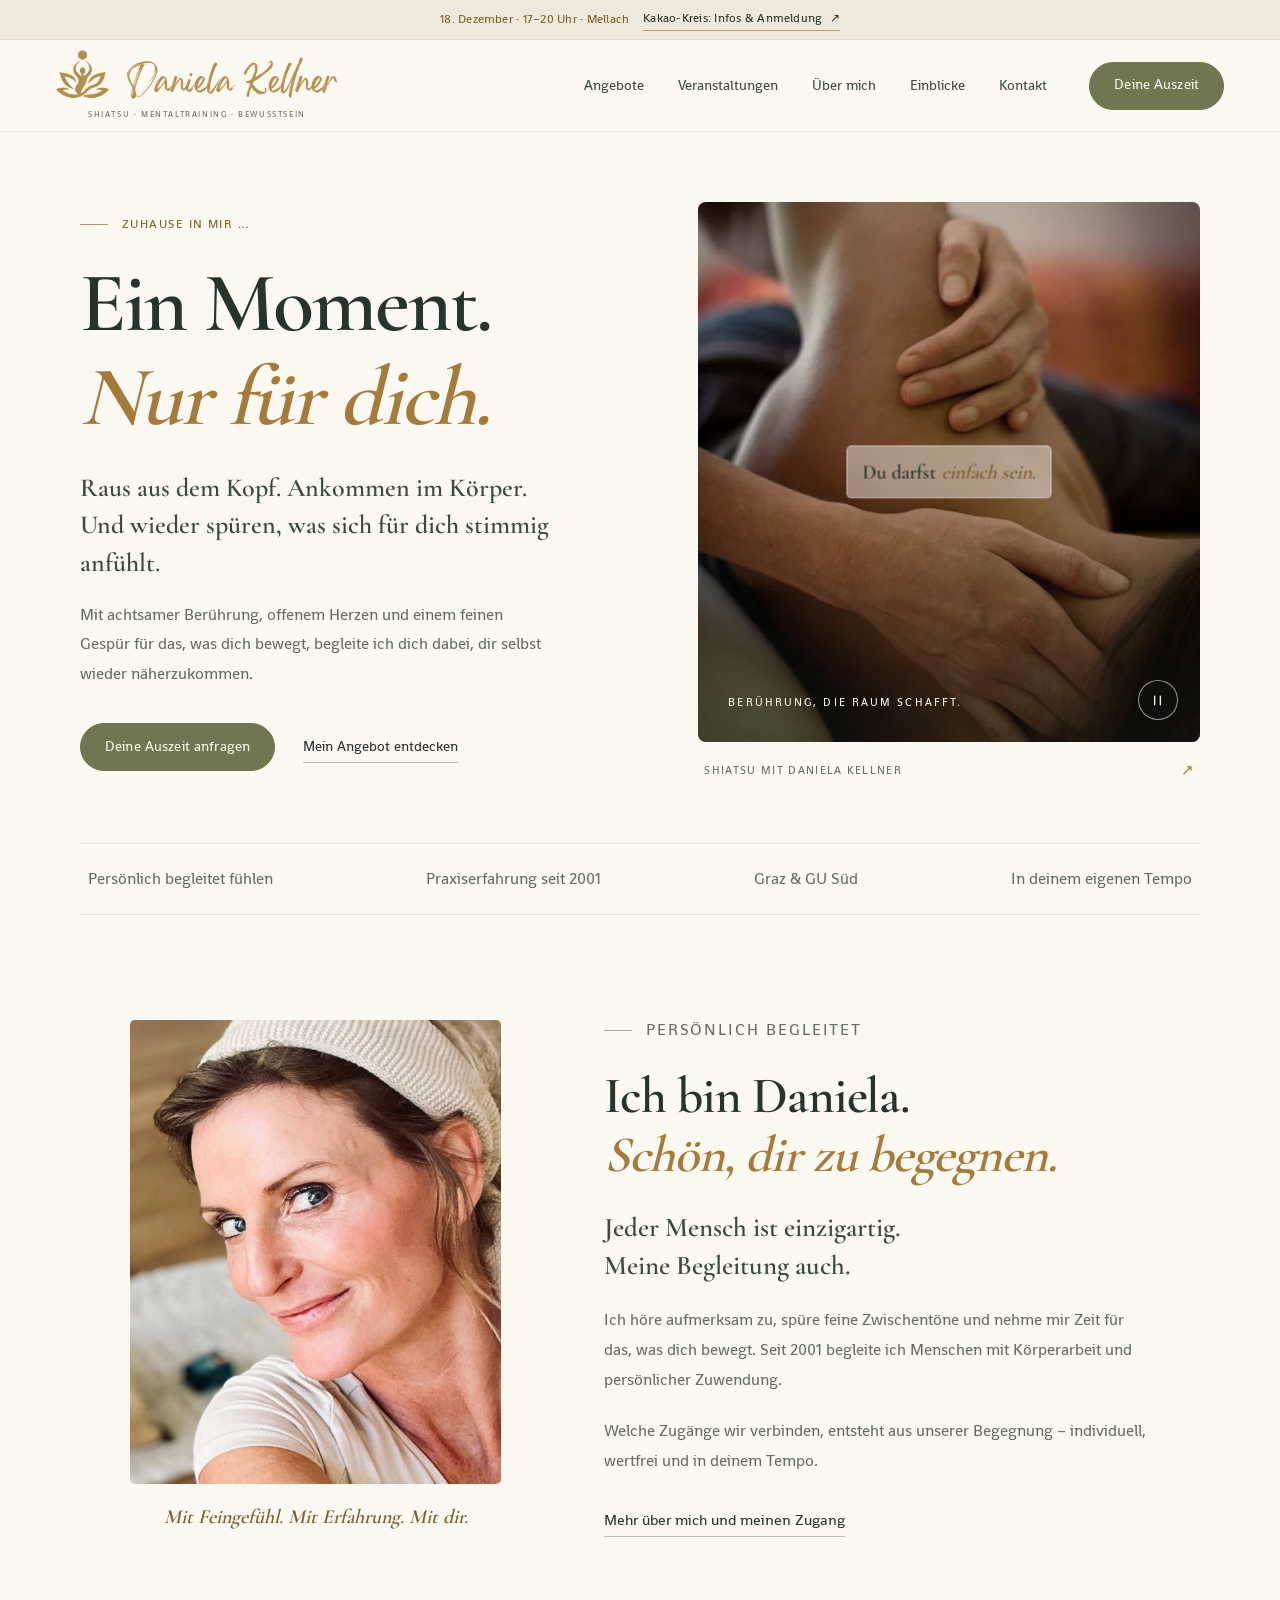
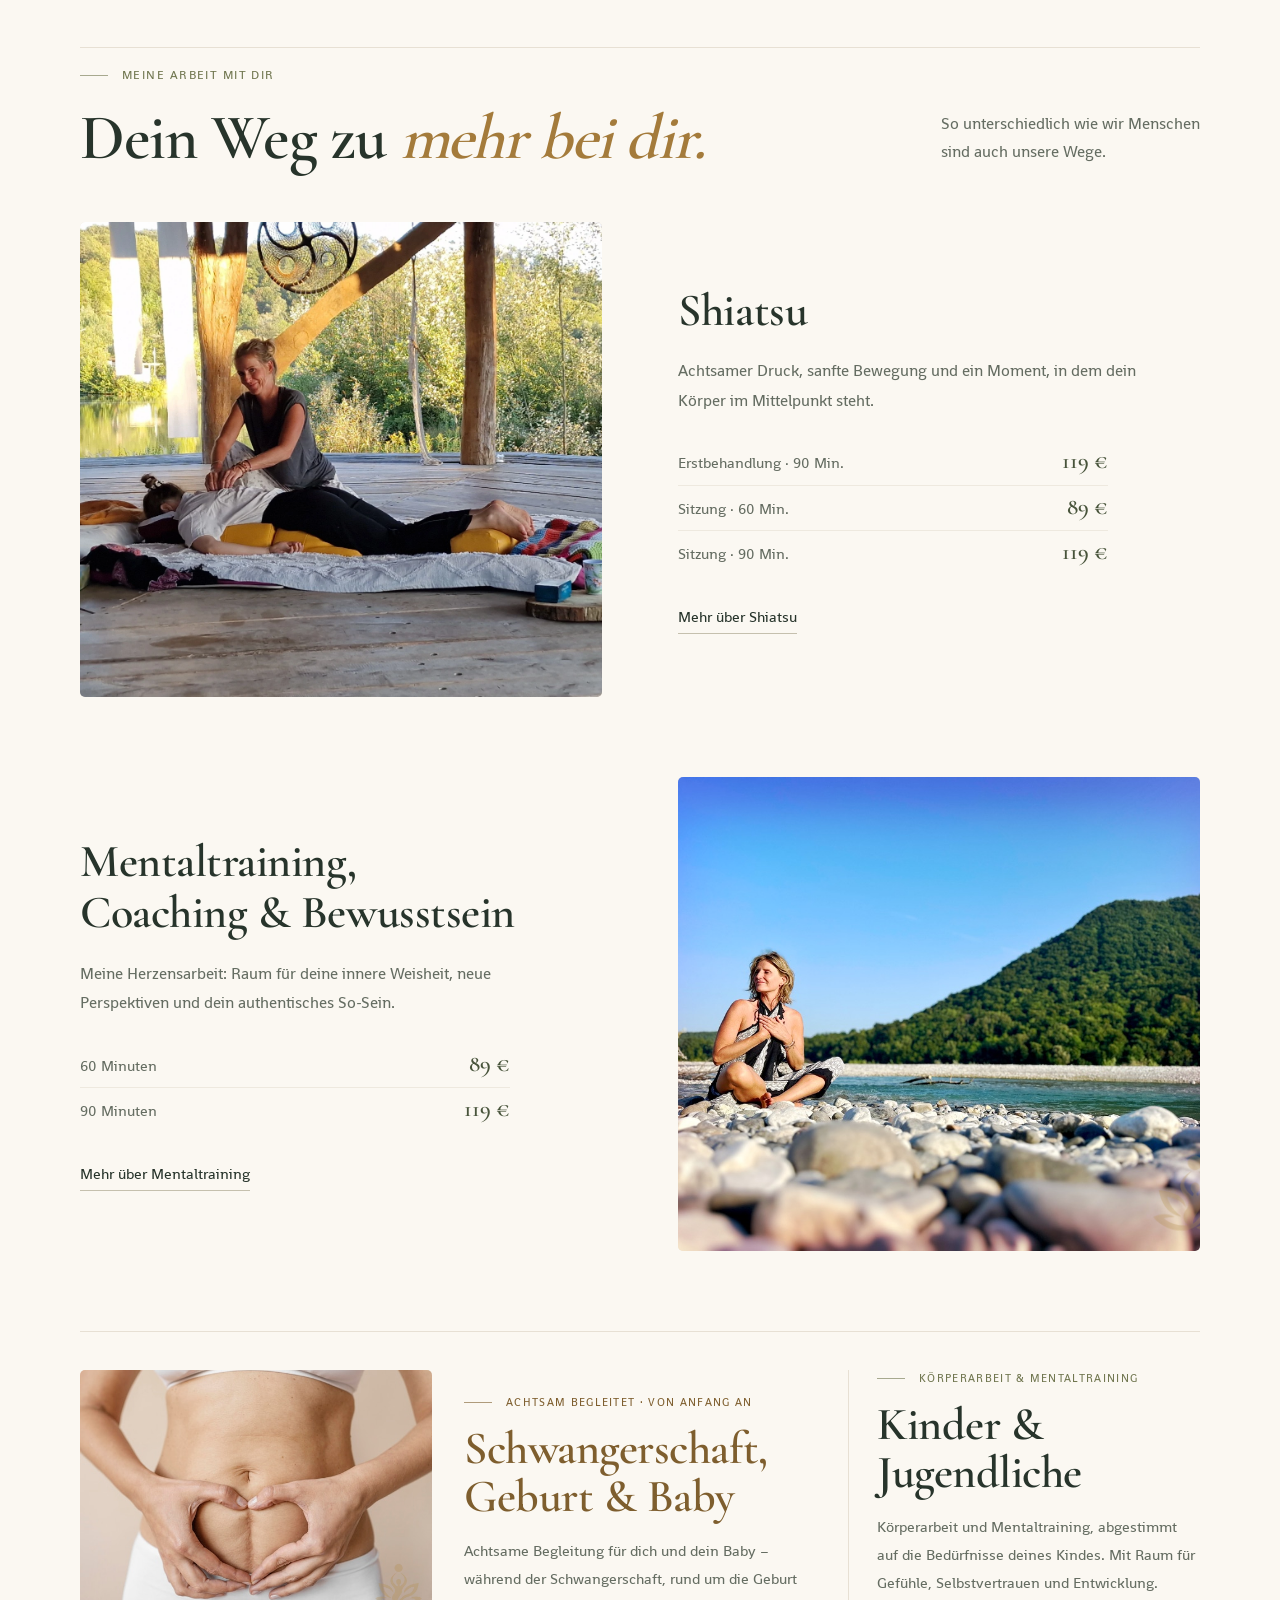
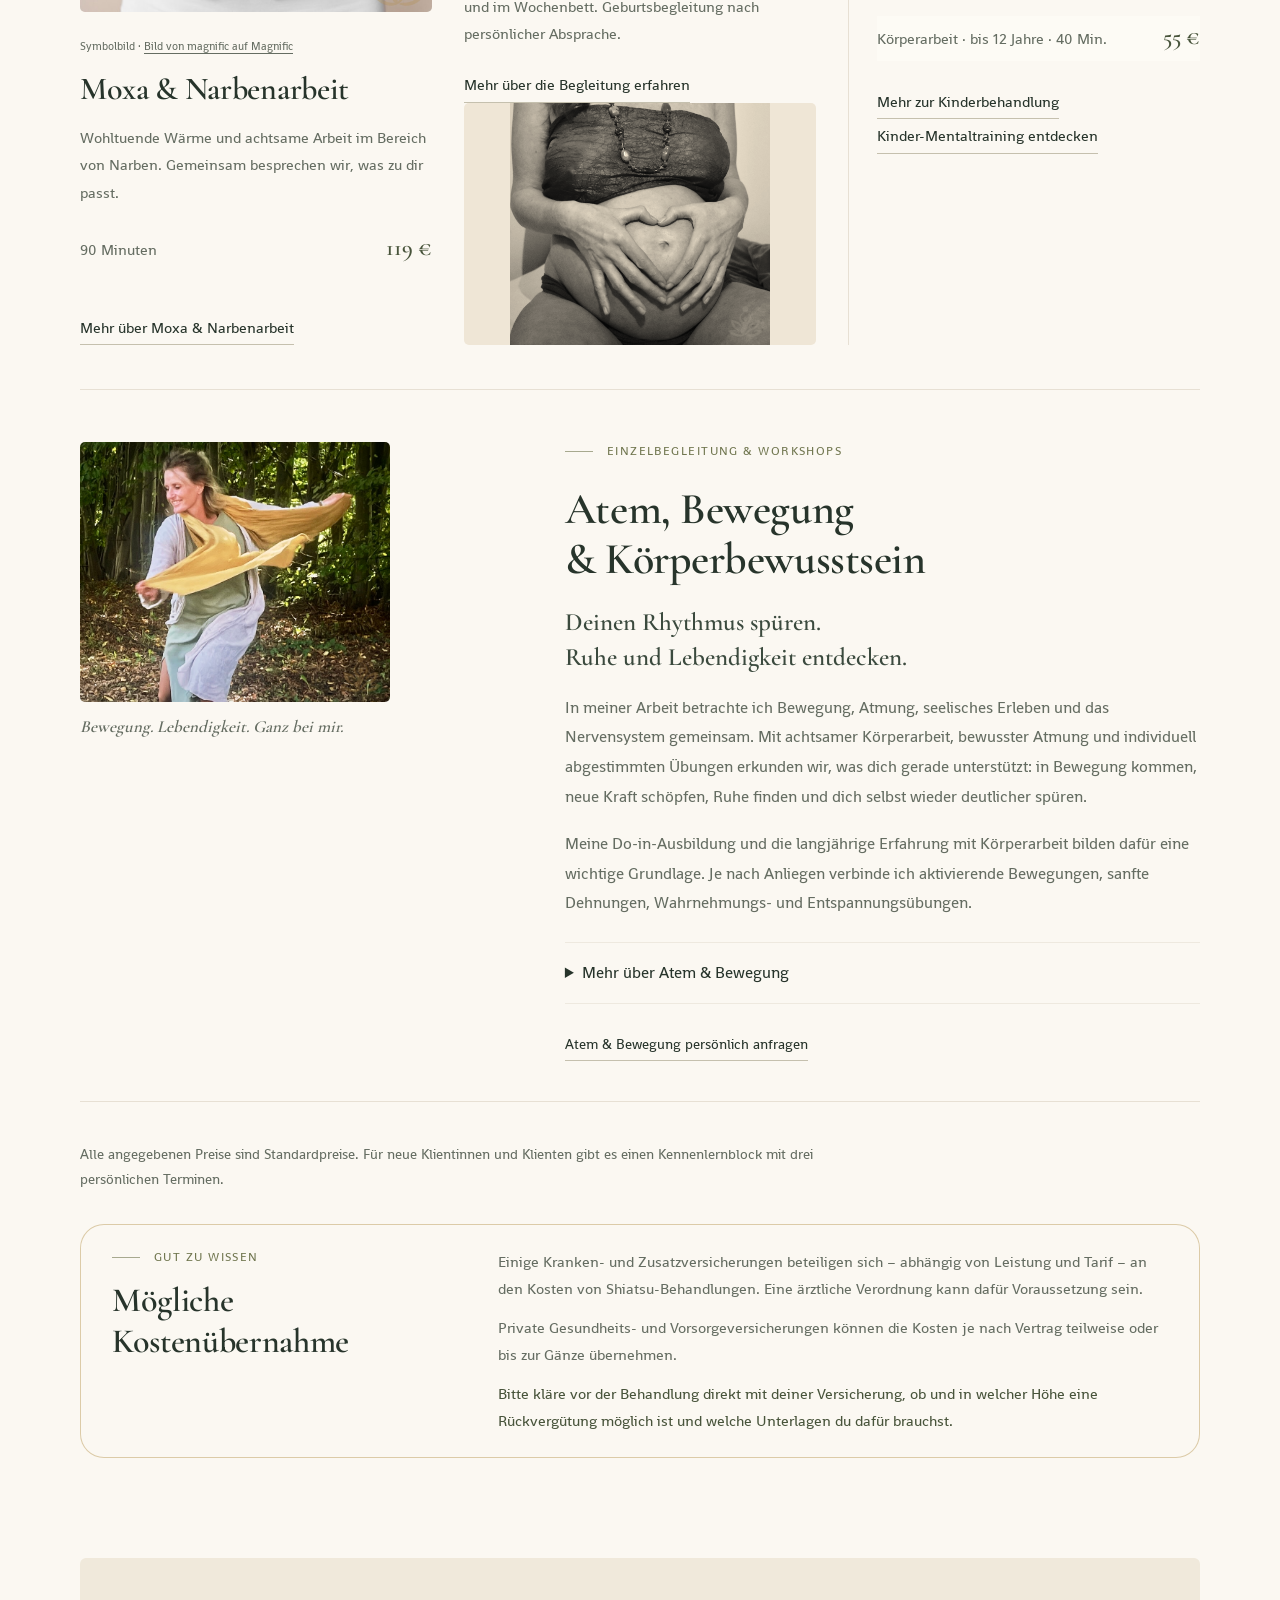
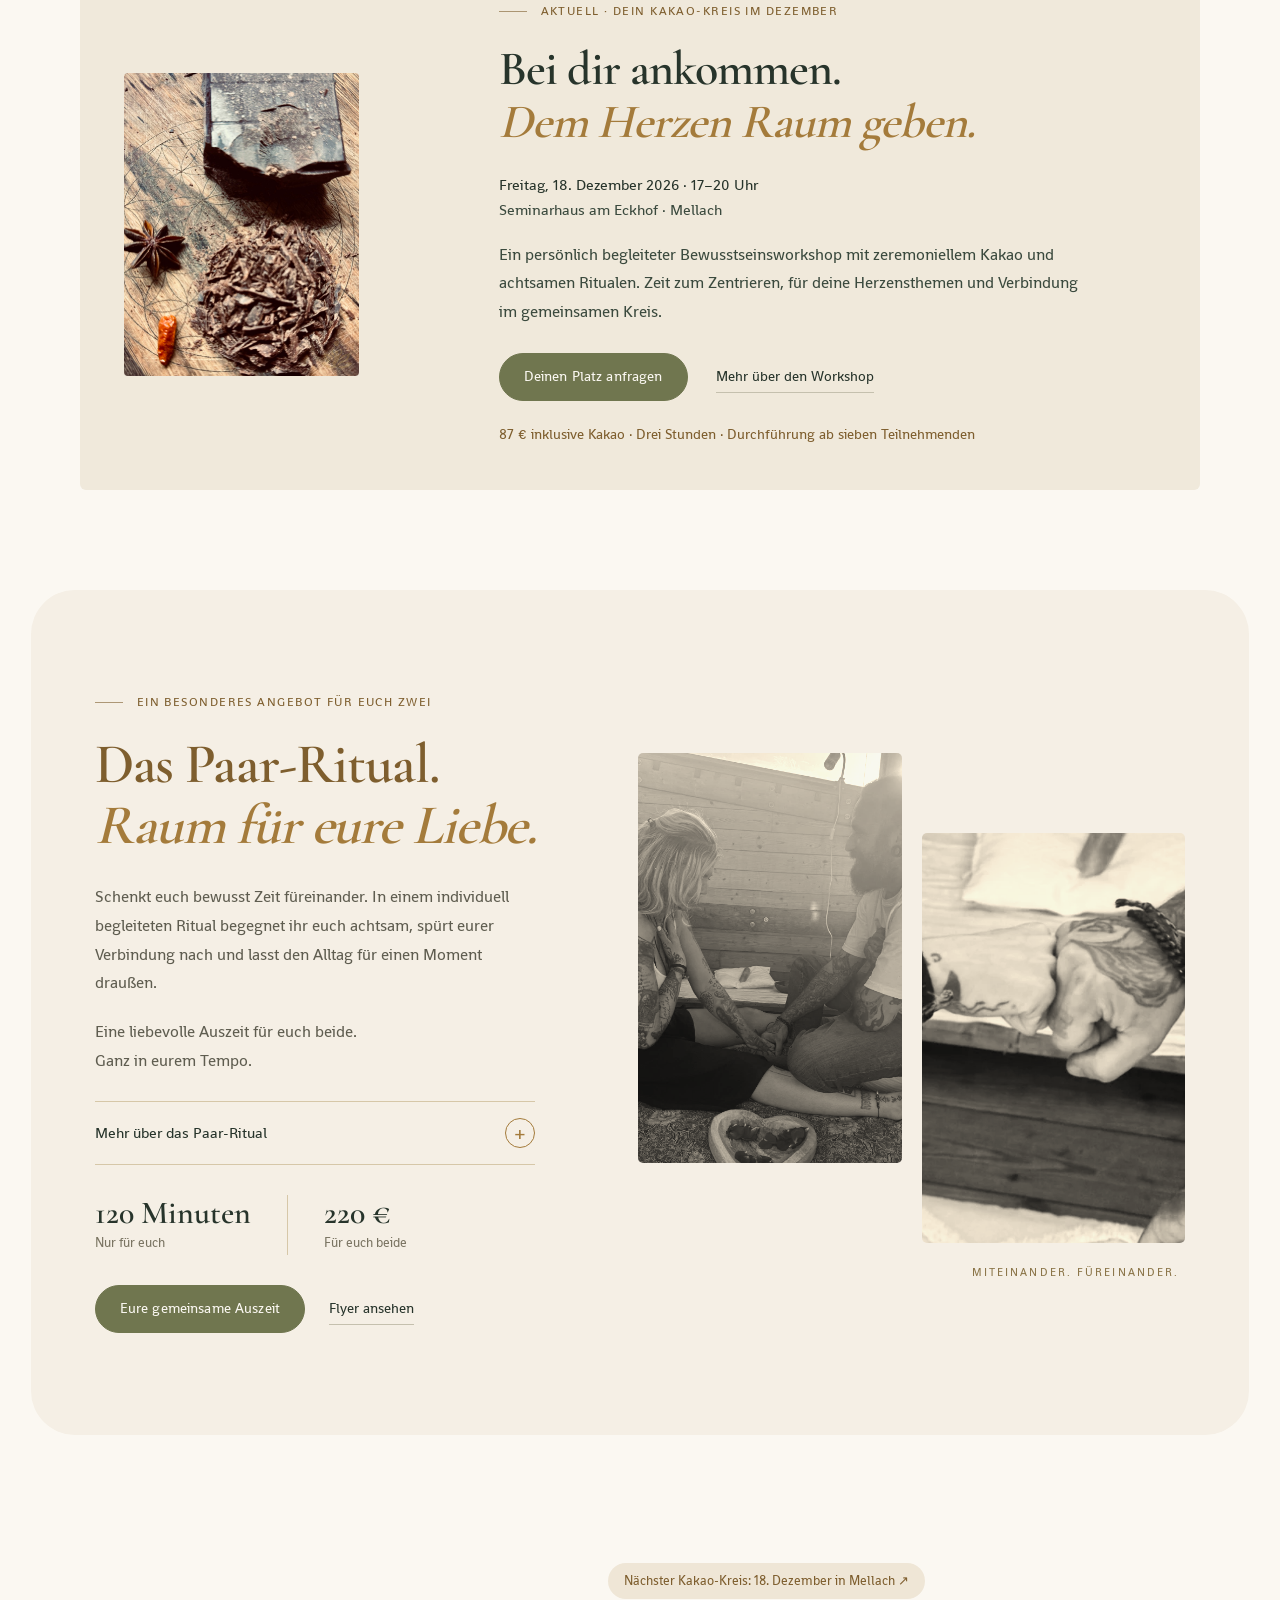
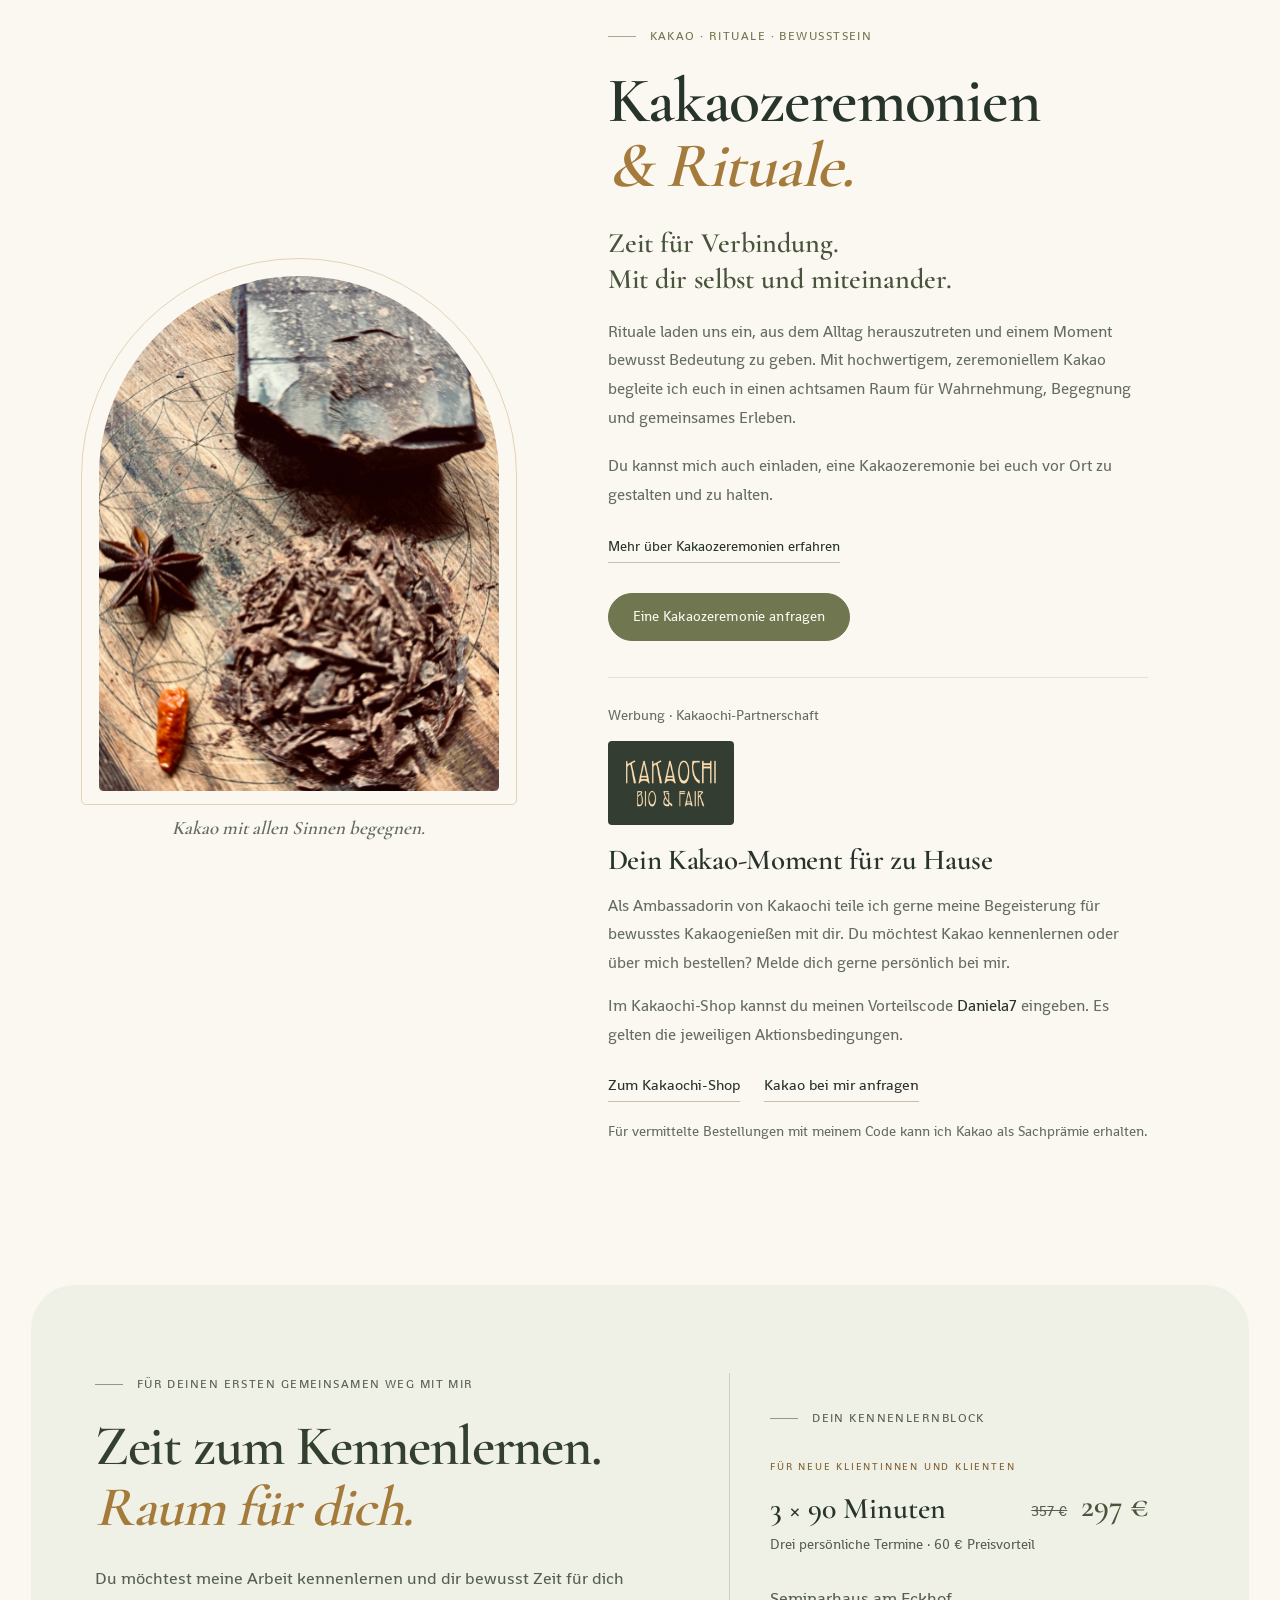
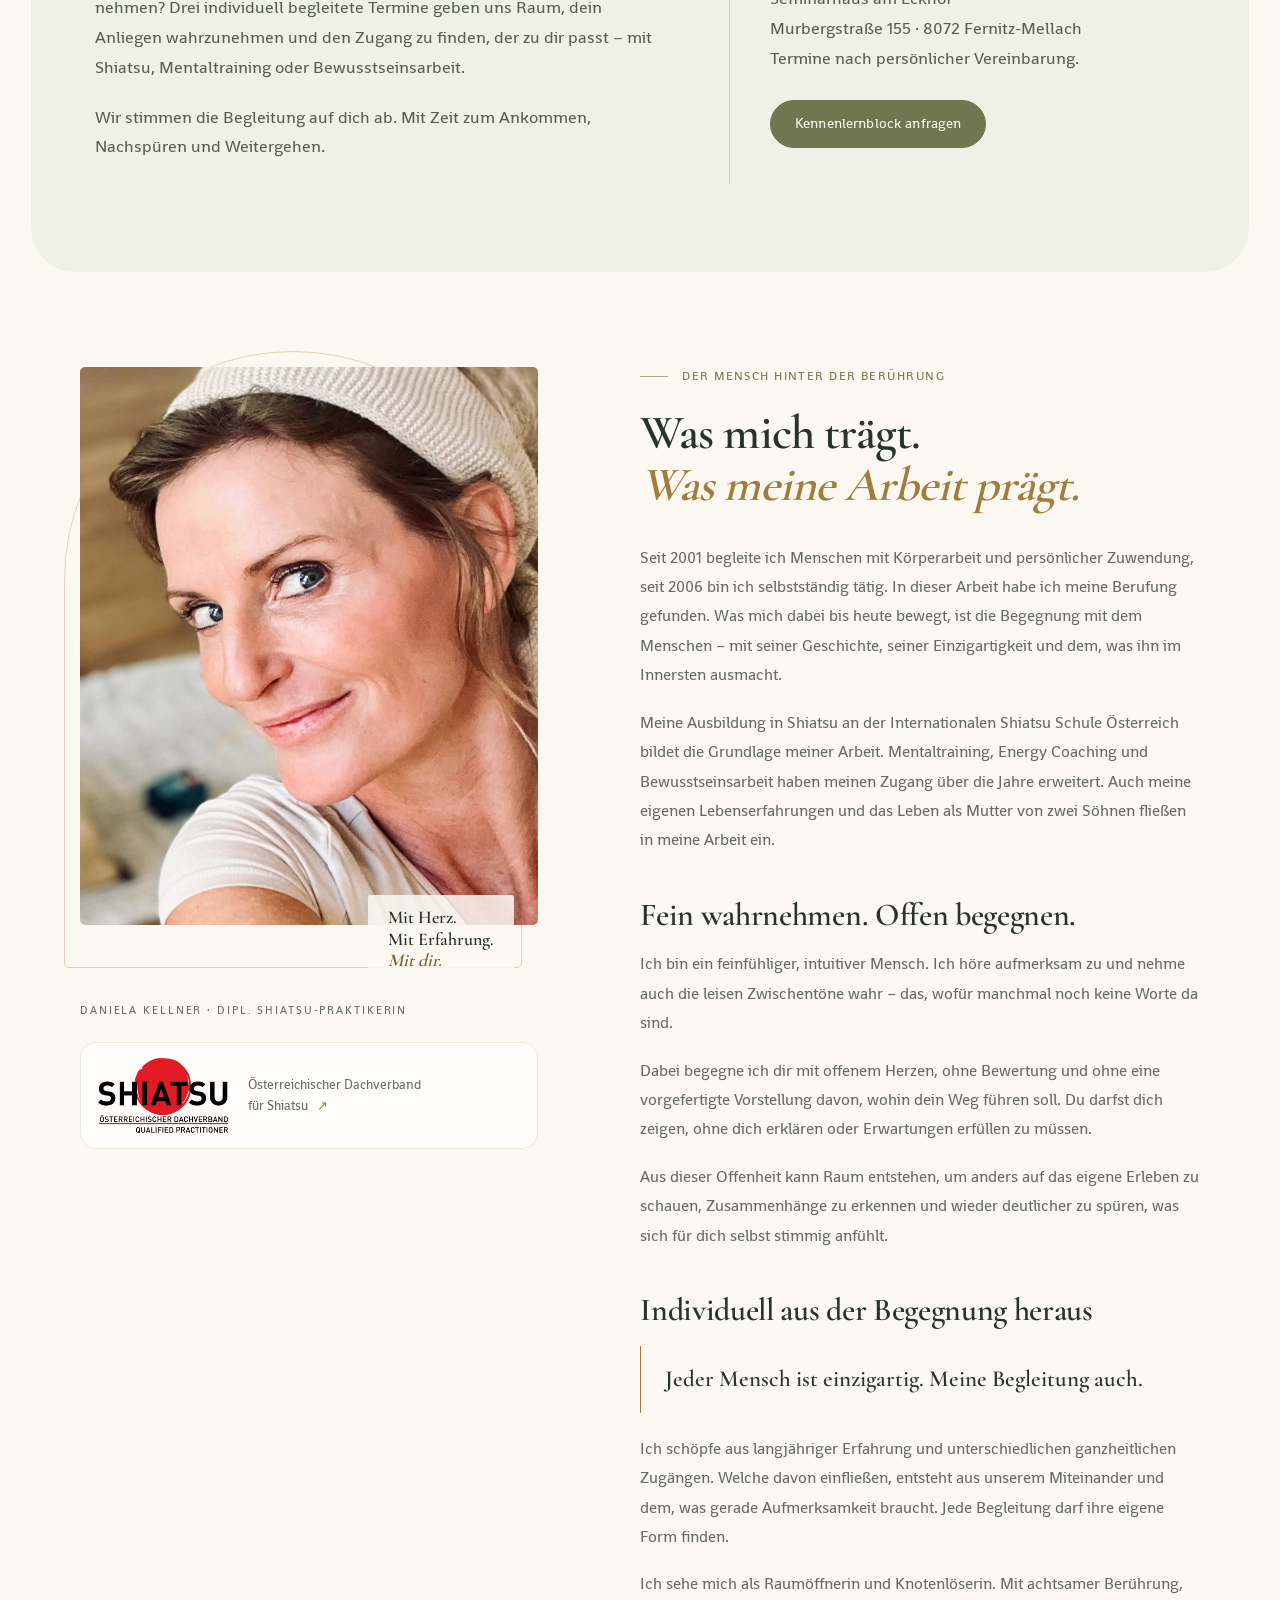
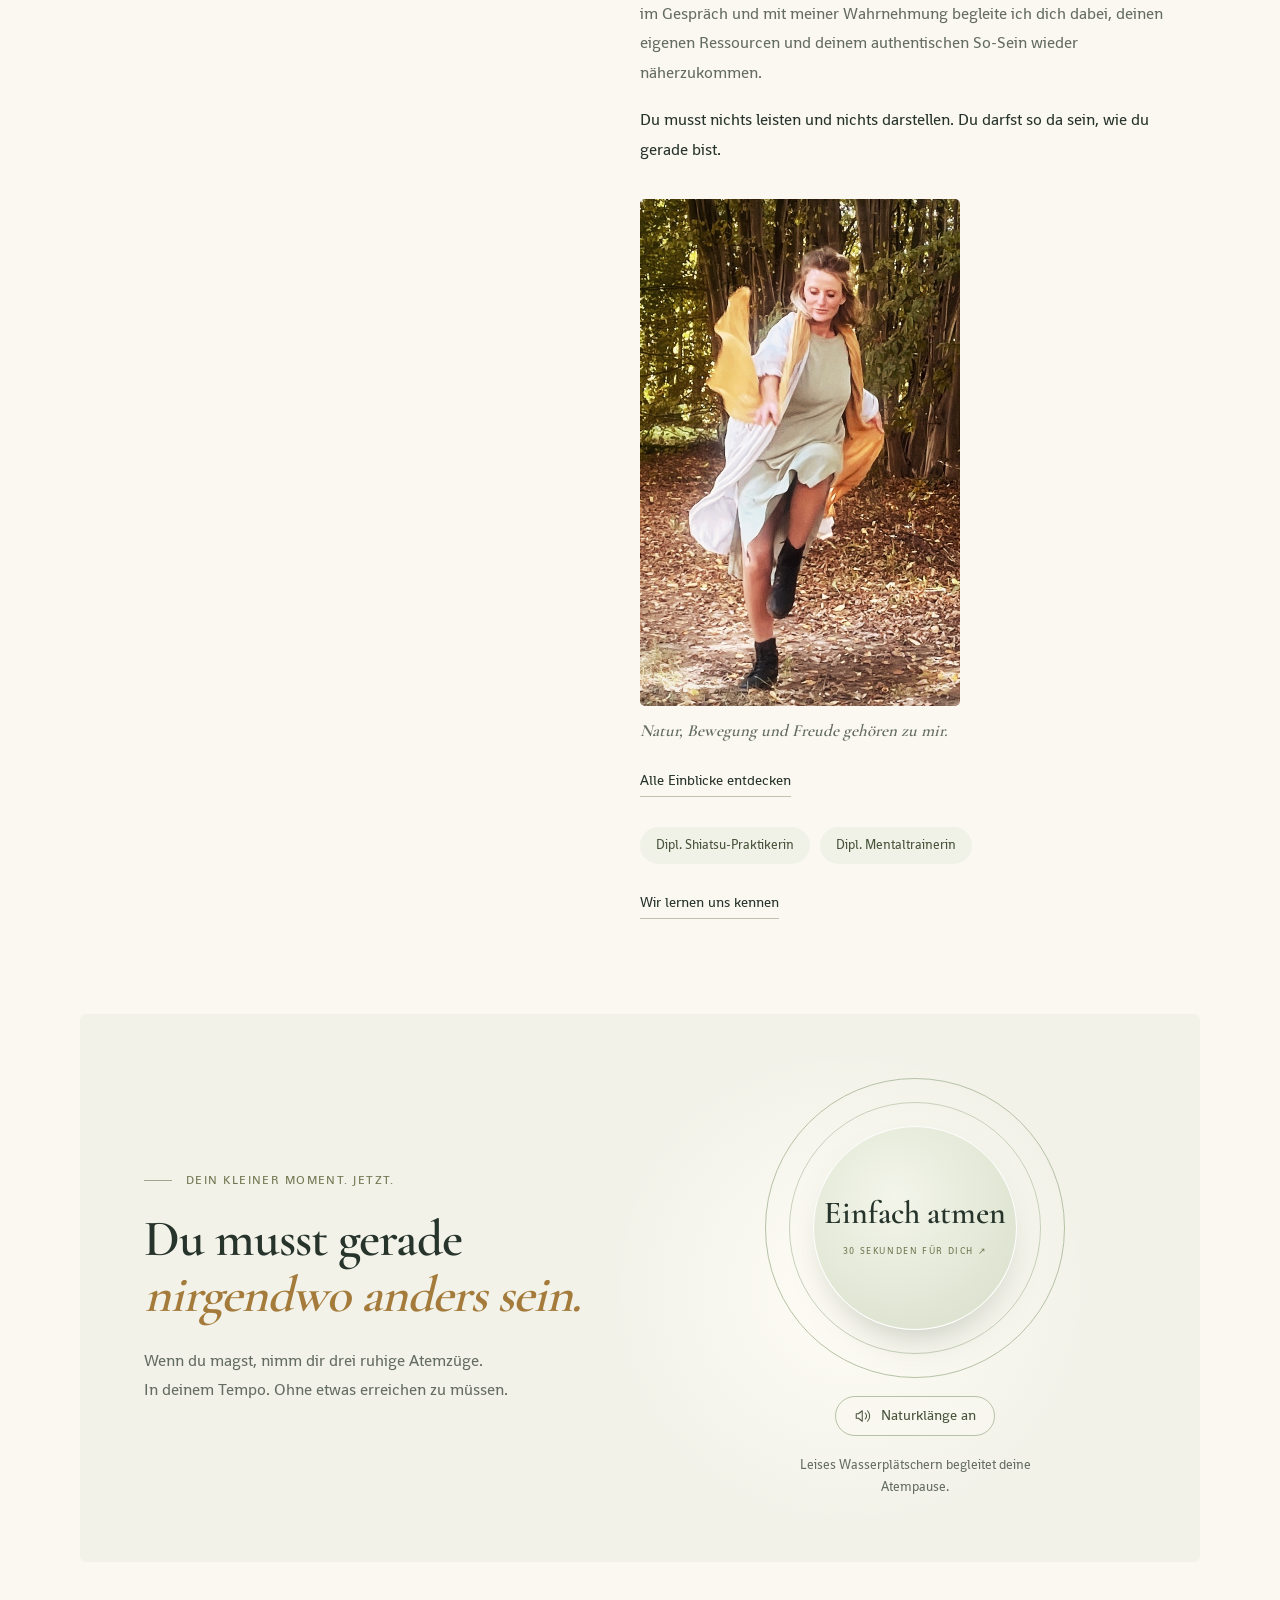
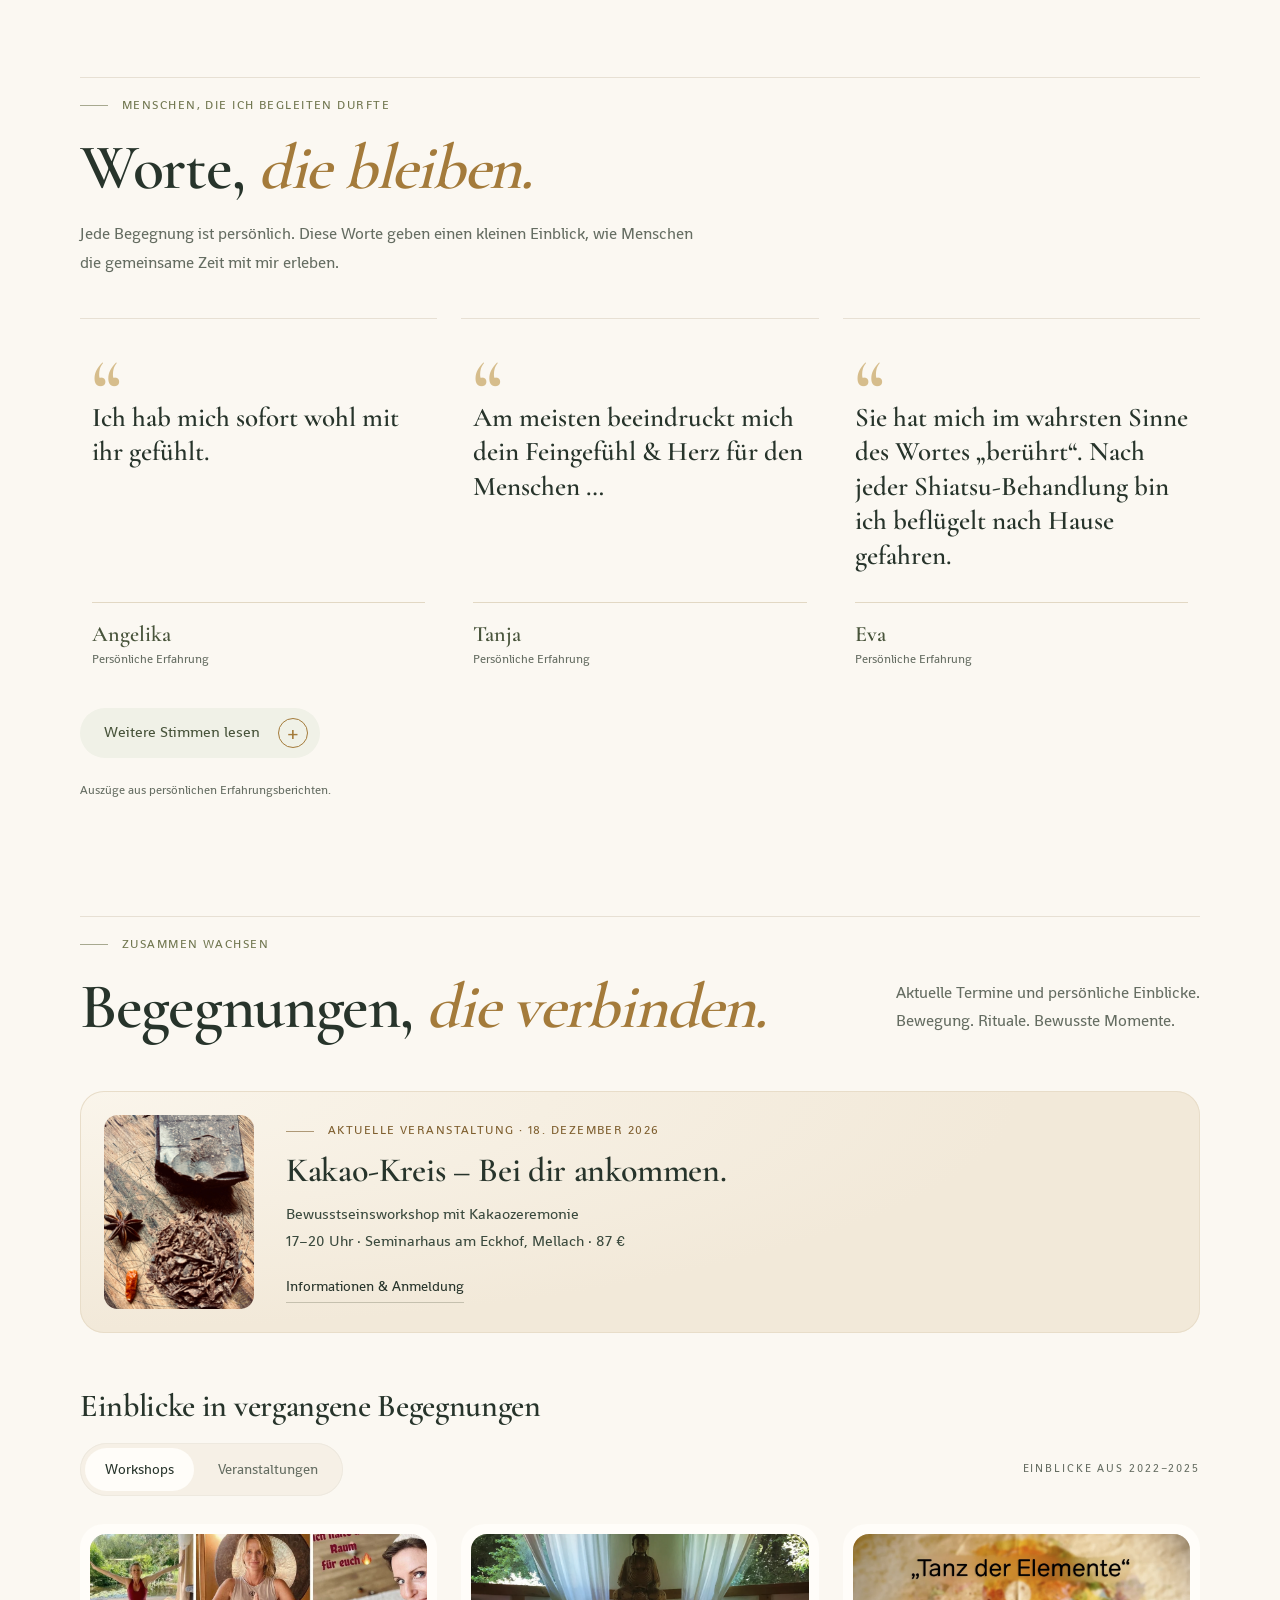
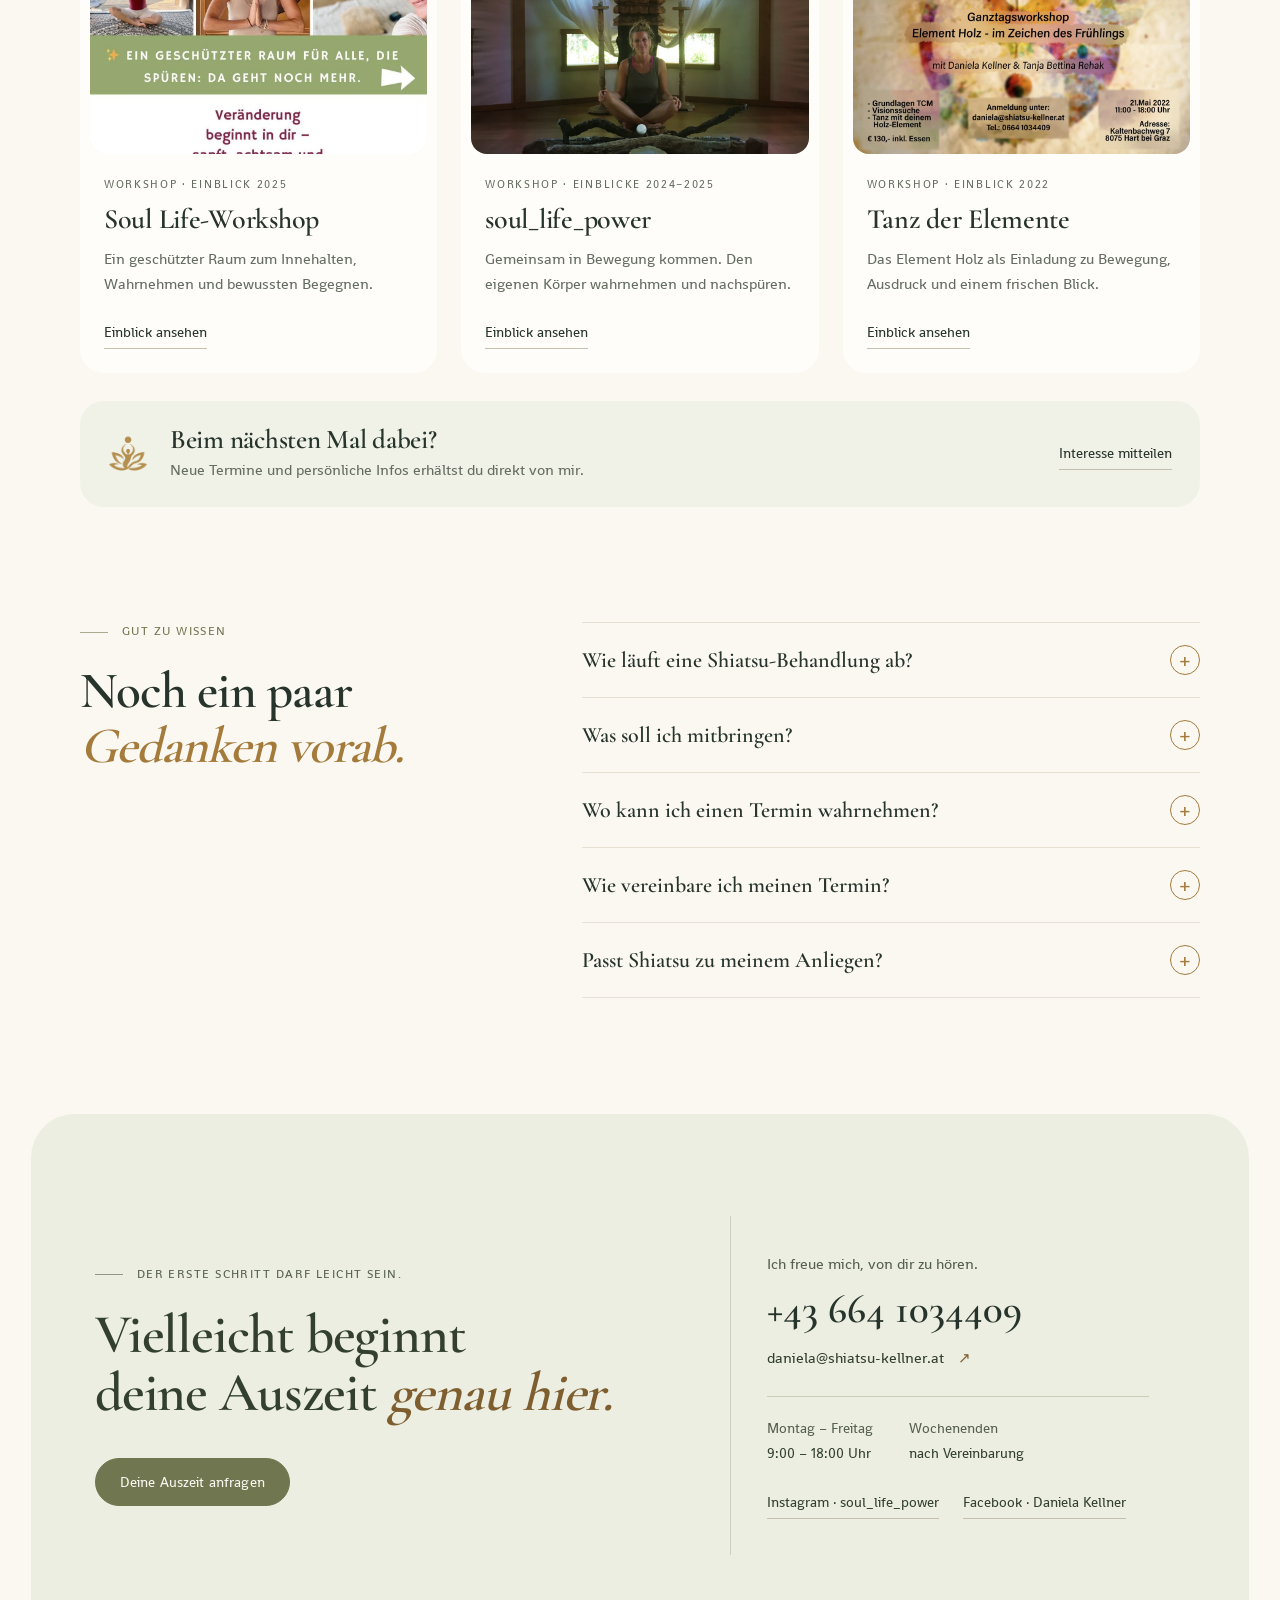
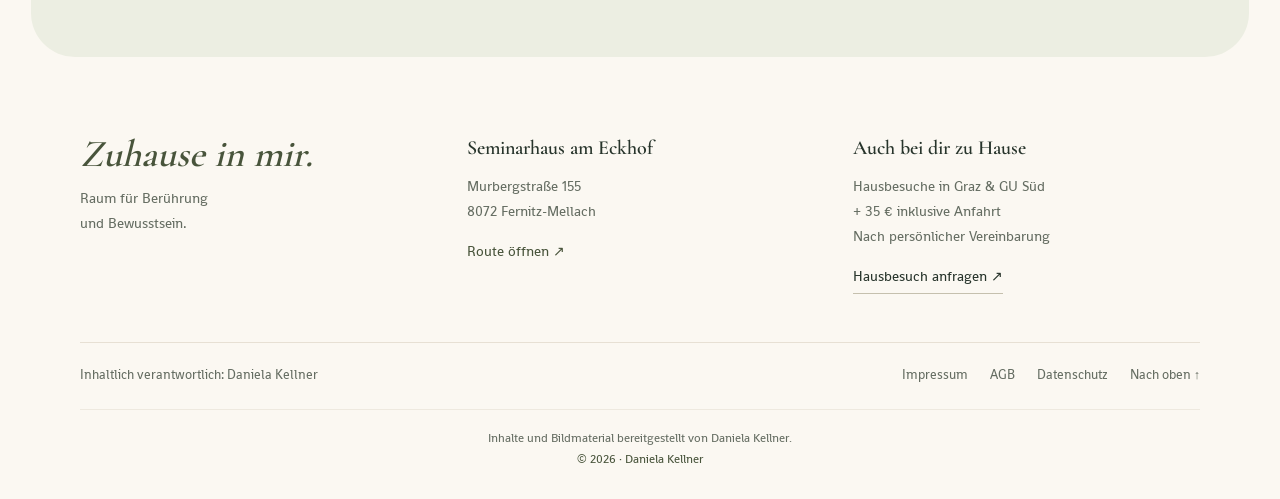
==== commit 972013ef: "Add Facebook page alongside Instagram in contact section" ====
--- a/website/index.html
+++ b/website/index.html
@@ -35,7 +35,7 @@
   <script src="pageview.js" defer></script>
 
   <script id="practice-search-data" type="application/ld+json">{"@context":"https://schema.org","@graph":[{"@type":"LocalBusiness","@id":"https://shiatsu-kellner.at/#praxis","name":"Daniela Kellner · Shiatsu & Bewusstsein","url":"https://shiatsu-kellner.at/","telephone":"+436641034409","email":"daniela@shiatsu-kellner.at","logo":"https://shiatsu-kellner.at/assets/daniela-logo.webp","image":"https://shiatsu-kellner.at/assets/daniela-portraet-2026.webp","address":{"@type":"PostalAddress","streetAddress":"Murbergstraße 155","postalCode":"8072","addressLocality":"Fernitz-Mellach","addressRegion":"Steiermark","addressCountry":"AT"},"areaServed":["Enzelsdorf","Graz","Graz-Umgebung Süd"],"sameAs":["https://www.instagram.com/soul_life_power/"],"hasOfferCatalog":{"@type":"OfferCatalog","name":"Shiatsu und persönliche Begleitung","itemListElement":[{"@type":"Offer","itemOffered":{"@type":"Service","@id":"https://shiatsu-kellner.at/angebote/shiatsu/#angebot","name":"Shiatsu","serviceType":"Shiatsu","description":"Individuelles Shiatsu mit Daniela Kellner in Mellach bei Graz: achtsame Körperarbeit, persönliche Begleitung und Erfahrung seit 2001.","url":"https://shiatsu-kellner.at/angebote/shiatsu/","provider":{"@id":"https://shiatsu-kellner.at/#praxis"},"areaServed":["Enzelsdorf","Graz","Graz-Umgebung Süd"]}},{"@type":"Offer","itemOffered":{"@type":"Service","@id":"https://shiatsu-kellner.at/angebote/mentaltraining-coaching/#angebot","name":"Mentaltraining, Coaching & Bewusstseinsarbeit","serviceType":"Mentaltraining, Coaching & Bewusstseinsarbeit","description":"Mentaltraining, Coaching und Bewusstseinsarbeit mit Daniela Kellner in Mellach bei Graz. Raum für deine Ressourcen und neue Perspektiven.","url":"https://shiatsu-kellner.at/angebote/mentaltraining-coaching/","provider":{"@id":"https://shiatsu-kellner.at/#praxis"},"areaServed":["Enzelsdorf","Graz","Graz-Umgebung Süd"]}},{"@type":"Offer","itemOffered":{"@type":"Service","@id":"https://shiatsu-kellner.at/angebote/kakaozeremonien-rituale/#angebot","name":"Kakaozeremonien & Rituale","serviceType":"Kakaozeremonien & Rituale","description":"Kakaozeremonien und persönliche Rituale mit Daniela Kellner bei Graz. Bewusst genießen, Gemeinschaft erleben oder eine Zeremonie vor Ort anfragen.","url":"https://shiatsu-kellner.at/angebote/kakaozeremonien-rituale/","provider":{"@id":"https://shiatsu-kellner.at/#praxis"},"areaServed":["Enzelsdorf","Graz","Graz-Umgebung Süd"]}},{"@type":"Offer","itemOffered":{"@type":"Service","@id":"https://shiatsu-kellner.at/angebote/moxa-narbenarbeit/#angebot","name":"Moxa & Narbenarbeit","serviceType":"Moxa & Narbenarbeit","description":"Achtsame Moxa-Wärmeanwendungen und ganzheitliche Narbenarbeit mit Daniela Kellner in Mellach bei Graz. Individuell und in deinem Tempo.","url":"https://shiatsu-kellner.at/angebote/moxa-narbenarbeit/","provider":{"@id":"https://shiatsu-kellner.at/#praxis"},"areaServed":["Enzelsdorf","Graz","Graz-Umgebung Süd"]}},{"@type":"Offer","itemOffered":{"@type":"Service","@id":"https://shiatsu-kellner.at/angebote/schwangerschaft-geburt-baby/#angebot","name":"Schwangerschaft, Geburt & Baby","serviceType":"Schwangerschaft, Geburt & Baby","description":"Begleitung mit Daniela Kellner in Mellach bei Graz: Shiatsu in der Schwangerschaft, Geburtsbegleitung nach Absprache, Wochenbett und Babyzeit.","url":"https://shiatsu-kellner.at/angebote/schwangerschaft-geburt-baby/","provider":{"@id":"https://shiatsu-kellner.at/#praxis"},"areaServed":["Enzelsdorf","Graz","Graz-Umgebung Süd"]}},{"@type":"Offer","itemOffered":{"@type":"Service","@id":"https://shiatsu-kellner.at/angebote/kinder-mentaltraining/#angebot","name":"Kinder & Jugendliche","serviceType":"Kinder & Jugendliche","description":"Einfühlsames Kinder-Mentaltraining mit Daniela Kellner bei Graz: Selbstvertrauen, Gefühle und Ressourcen stärken, mit Blick auf das familiäre Umfeld.","url":"https://shiatsu-kellner.at/angebote/kinder-mentaltraining/","provider":{"@id":"https://shiatsu-kellner.at/#praxis"},"areaServed":["Enzelsdorf","Graz","Graz-Umgebung Süd"]}},{"@type":"Offer","itemOffered":{"@type":"Service","@id":"https://shiatsu-kellner.at/angebote/kinderbehandlung/#angebot","name":"Kinderbehandlung","serviceType":"Kinderbehandlung","description":"Sanfte, individuelle Körperarbeit für Kinder bis zwölf Jahre mit Daniela Kellner in Mellach bei Graz. Zeit zum Ankommen und Wohlfühlen.","url":"https://shiatsu-kellner.at/angebote/kinderbehandlung/","provider":{"@id":"https://shiatsu-kellner.at/#praxis"},"areaServed":["Enzelsdorf","Graz","Graz-Umgebung Süd"]}},{"@type":"Offer","itemOffered":{"@type":"Service","name":"Paar-Ritual","url":"https://shiatsu-kellner.at/#paarritual","provider":{"@id":"https://shiatsu-kellner.at/#praxis"}}},{"@type":"Offer","itemOffered":{"@type":"Service","name":"Kennenlernblock","url":"https://shiatsu-kellner.at/#kennenlernen","provider":{"@id":"https://shiatsu-kellner.at/#praxis"}}}]}},{"@type":"LocalBusiness","@id":"https://shiatsu-kellner.at/#eckhof","name":"Daniela Kellner · Begleitung im Seminarhaus am Eckhof","parentOrganization":{"@id":"https://shiatsu-kellner.at/#praxis"},"url":"https://shiatsu-kellner.at/#kontakt","telephone":"+436641034409","address":{"@type":"PostalAddress","streetAddress":"Murbergstraße 155","postalCode":"8072","addressLocality":"Fernitz-Mellach","addressRegion":"Steiermark","addressCountry":"AT"}}]}</script>
-<link rel="stylesheet" href="presentation.css?v=20261122-kostenuebernahme"></head>
+<link rel="stylesheet" href="presentation.css?v=20261122-facebook-link"></head>
 <body>
   <a class="skip-link" href="#inhalt">Zum Inhalt</a>
   <div class="announcement">18. Dezember · 17–20 Uhr · Mellach <a href="veranstaltungen/kakaokreis-dezember-2026/">Kakao-Kreis: Infos &amp; Anmeldung <span aria-hidden="true">↗</span></a></div>
@@ -180,7 +180,7 @@
 
     <section class="faq section-wrap reveal" aria-labelledby="faq-title"><div><p class="eyebrow">GUT ZU WISSEN</p><h2 id="faq-title">Noch ein paar<br><em>Gedanken vorab.</em></h2></div><div class="faq-list"><details><summary>Wie läuft eine Shiatsu-Behandlung ab?<span aria-hidden="true">+</span></summary><p>Zu Beginn sprechen wir darüber, was dich gerade beschäftigt und was du dir wünschst. Shiatsu findet bekleidet auf einer Matte statt. Mit Händen und sanften Bewegungen passe ich die Berührung an dich an. Zum Abschluss bleibt Zeit zum Nachspüren.</p></details><details><summary>Was soll ich mitbringen?<span aria-hidden="true">+</span></summary><p>Bequeme, bewegungsfreundliche Kleidung und frische Socken sind ideal. Alles Weitere besprechen wir bei der Terminvereinbarung.</p></details><details><summary>Wo kann ich einen Termin wahrnehmen?<span aria-hidden="true">+</span></summary><p>Im Seminarhaus am Eckhof (Murbergstraße 155, 8072 Fernitz-Mellach) oder nach Vereinbarung bei dir zu Hause. Für Hausbesuche in Graz und GU Süd kommen 35 € inklusive Anfahrt hinzu.</p></details><details><summary>Wie vereinbare ich meinen Termin?<span aria-hidden="true">+</span></summary><p>Wähle „Deine Auszeit“ und teile mir deinen Wunschtermin mit. Die Anfrage wird als E-Mail in deinem Mailprogramm vorbereitet. Erst wenn ich deinen Termin persönlich bestätige, ist er vereinbart. Du erreichst mich auch telefonisch unter +43 664 1034409.</p></details><details><summary>Passt Shiatsu zu meinem Anliegen?<span aria-hidden="true">+</span></summary><p>Ruf mich gerne an, wenn du unsicher bist. Wir besprechen gemeinsam, ob mein Angebot zu deinen Wünschen passt. Shiatsu und Mentaltraining ersetzen keine ärztliche Diagnose, Psychotherapie oder medizinische Behandlung.</p></details></div></section>
 
-    <section class="contact-section" id="kontakt" aria-labelledby="contact-title"><div class="contact-inner section-wrap reveal"><div class="contact-invitation"><p class="eyebrow">DER ERSTE SCHRITT DARF LEICHT SEIN.</p><h2 id="contact-title">Vielleicht beginnt<br>deine Auszeit <em>genau hier.</em></h2><button class="button button-light" data-book>Deine Auszeit anfragen <span aria-hidden="true">↗</span></button></div><div class="contact-details"><p>Ich freue mich, von dir zu hören.</p><a class="contact-phone" href="tel:+436641034409">+43 664 1034409</a><a class="contact-email" href="mailto:daniela@shiatsu-kellner.at">daniela@shiatsu-kellner.at <span aria-hidden="true">↗</span></a><div class="contact-meta"><span>Montag – Freitag<br><strong>9:00 – 18:00 Uhr</strong></span><span>Wochenenden<br><strong>nach Vereinbarung</strong></span></div><a class="text-link light-link" href="https://www.instagram.com/soul_life_power/" target="_blank" rel="noopener">Instagram · soul_life_power <span aria-hidden="true">↗</span></a></div></div></section>
+    <section class="contact-section" id="kontakt" aria-labelledby="contact-title"><div class="contact-inner section-wrap reveal"><div class="contact-invitation"><p class="eyebrow">DER ERSTE SCHRITT DARF LEICHT SEIN.</p><h2 id="contact-title">Vielleicht beginnt<br>deine Auszeit <em>genau hier.</em></h2><button class="button button-light" data-book>Deine Auszeit anfragen <span aria-hidden="true">↗</span></button></div><div class="contact-details"><p>Ich freue mich, von dir zu hören.</p><a class="contact-phone" href="tel:+436641034409">+43 664 1034409</a><a class="contact-email" href="mailto:daniela@shiatsu-kellner.at">daniela@shiatsu-kellner.at <span aria-hidden="true">↗</span></a><div class="contact-meta"><span>Montag – Freitag<br><strong>9:00 – 18:00 Uhr</strong></span><span>Wochenenden<br><strong>nach Vereinbarung</strong></span></div><div class="contact-social"><a class="text-link light-link" href="https://www.instagram.com/soul_life_power/" target="_blank" rel="noopener">Instagram · soul_life_power <span aria-hidden="true">↗</span></a><a class="text-link light-link" href="https://www.facebook.com/profile.php?id=100063529754610" target="_blank" rel="noopener">Facebook · Daniela Kellner <span aria-hidden="true">↗</span></a></div></div></div></section>
   </main>
 
   <footer class="footer section-wrap"><div class="footer-top"><div class="footer-note"><p class="footer-motto">Zuhause in mir.</p><p>Raum für Berührung<br>und Bewusstsein.</p></div><div><strong>Seminarhaus am Eckhof</strong><p>Murbergstraße 155<br>8072 Fernitz-Mellach</p><a href="https://www.google.com/maps/search/?api=1&query=Murbergstra%C3%9Fe+155+8072+Fernitz-Mellach" target="_blank" rel="noopener">Route öffnen ↗</a></div><div><strong>Auch bei dir zu Hause</strong><p>Hausbesuche in Graz & GU Süd<br>+ 35 € inklusive Anfahrt<br>Nach persönlicher Vereinbarung</p><button class="text-link" data-book="hausbesuch">Hausbesuch anfragen ↗</button></div></div><div class="footer-bottom"><span>Inhaltlich verantwortlich: Daniela Kellner</span><div><a href="impressum/">Impressum</a><a href="agb/">AGB</a><button data-legal="datenschutz">Datenschutz</button><a href="#">Nach oben ↑</a></div></div><div class="website-credit"><p>Inhalte und Bildmaterial bereitgestellt von Daniela Kellner.</p><p>© 2026 · Daniela Kellner</p></div></footer>
--- a/website/presentation.css
+++ b/website/presentation.css
@@ -142,3 +142,5 @@
 .breath-offer-details>div{padding-top:8px;padding-bottom:24px}
 .breath-offer-landscape{max-width:300px;margin-top:24px!important}
 @media(max-width:700px){.breath-offer{grid-template-columns:1fr;gap:28px}.breath-offer-photo{max-width:280px}.breath-offer h3{font-size:34px}}
+
+.contact-social{display:flex;flex-wrap:wrap;gap:0 24px;align-items:flex-start}
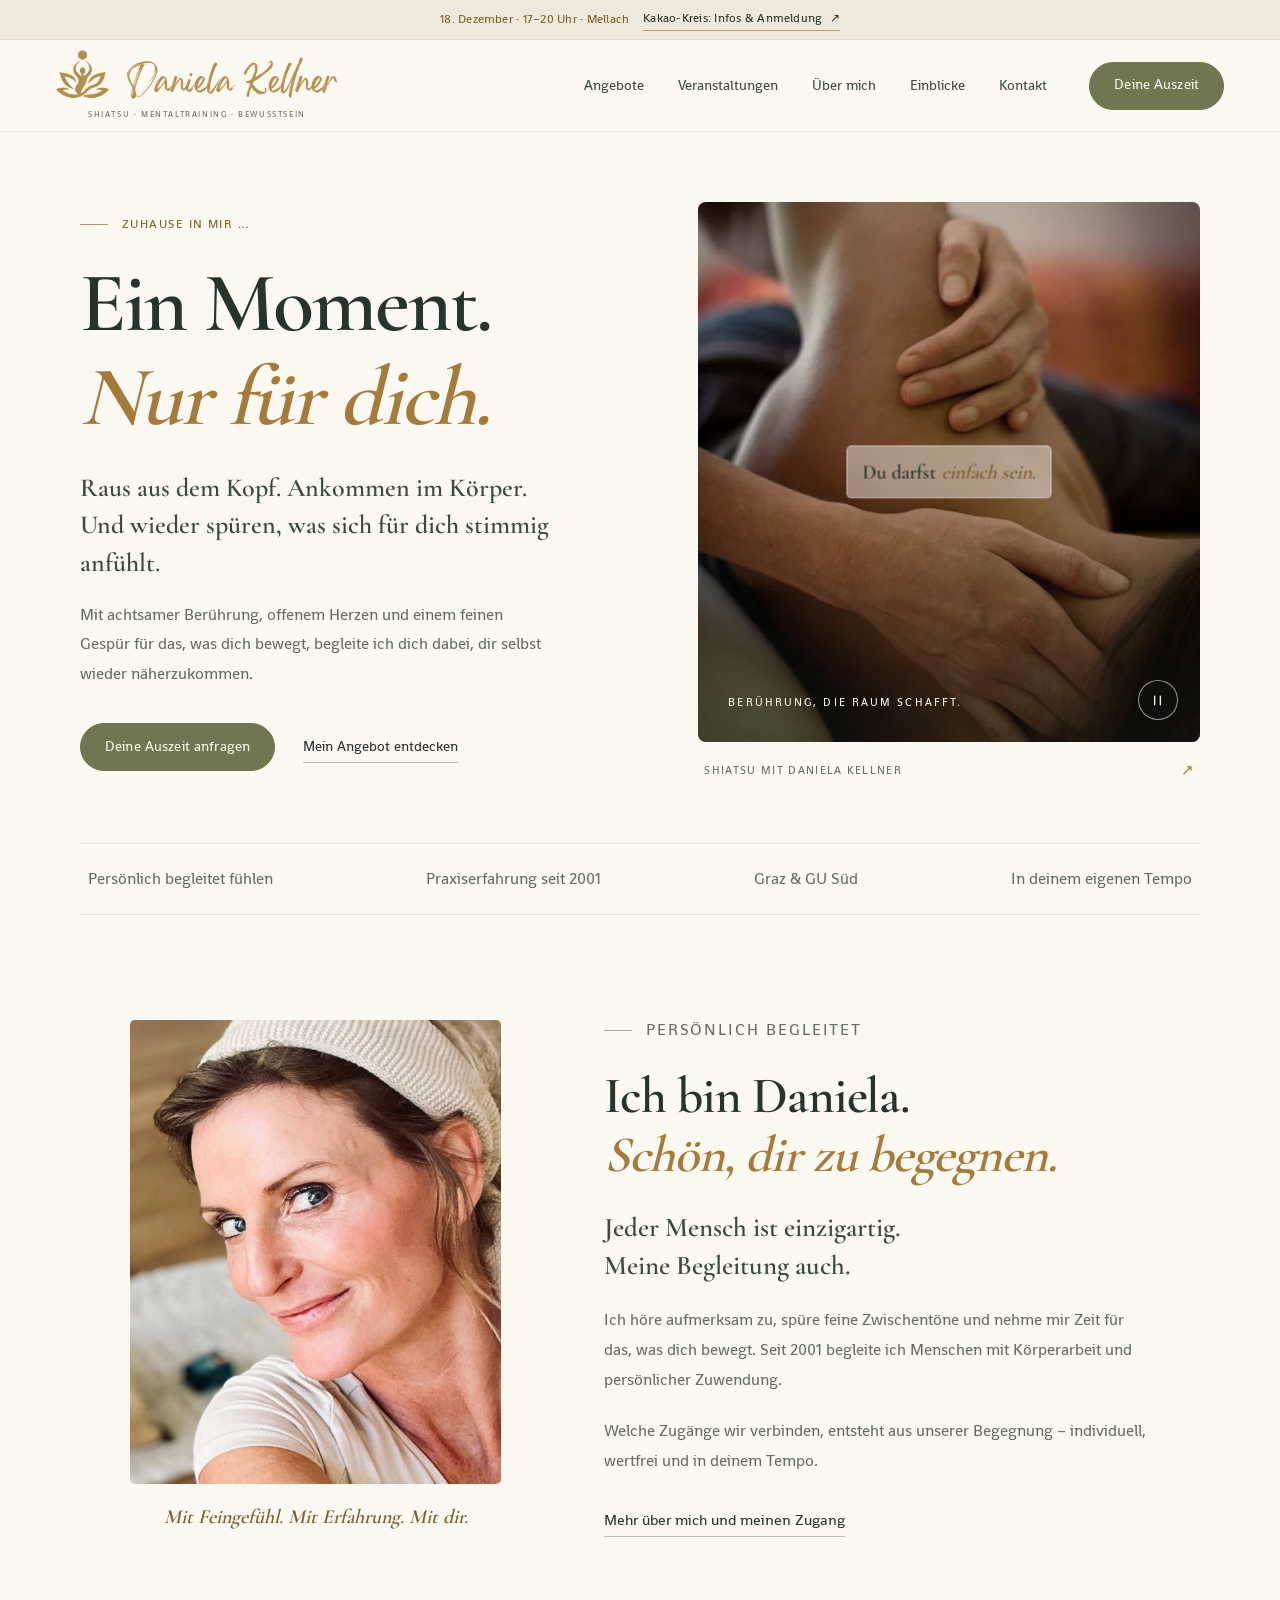
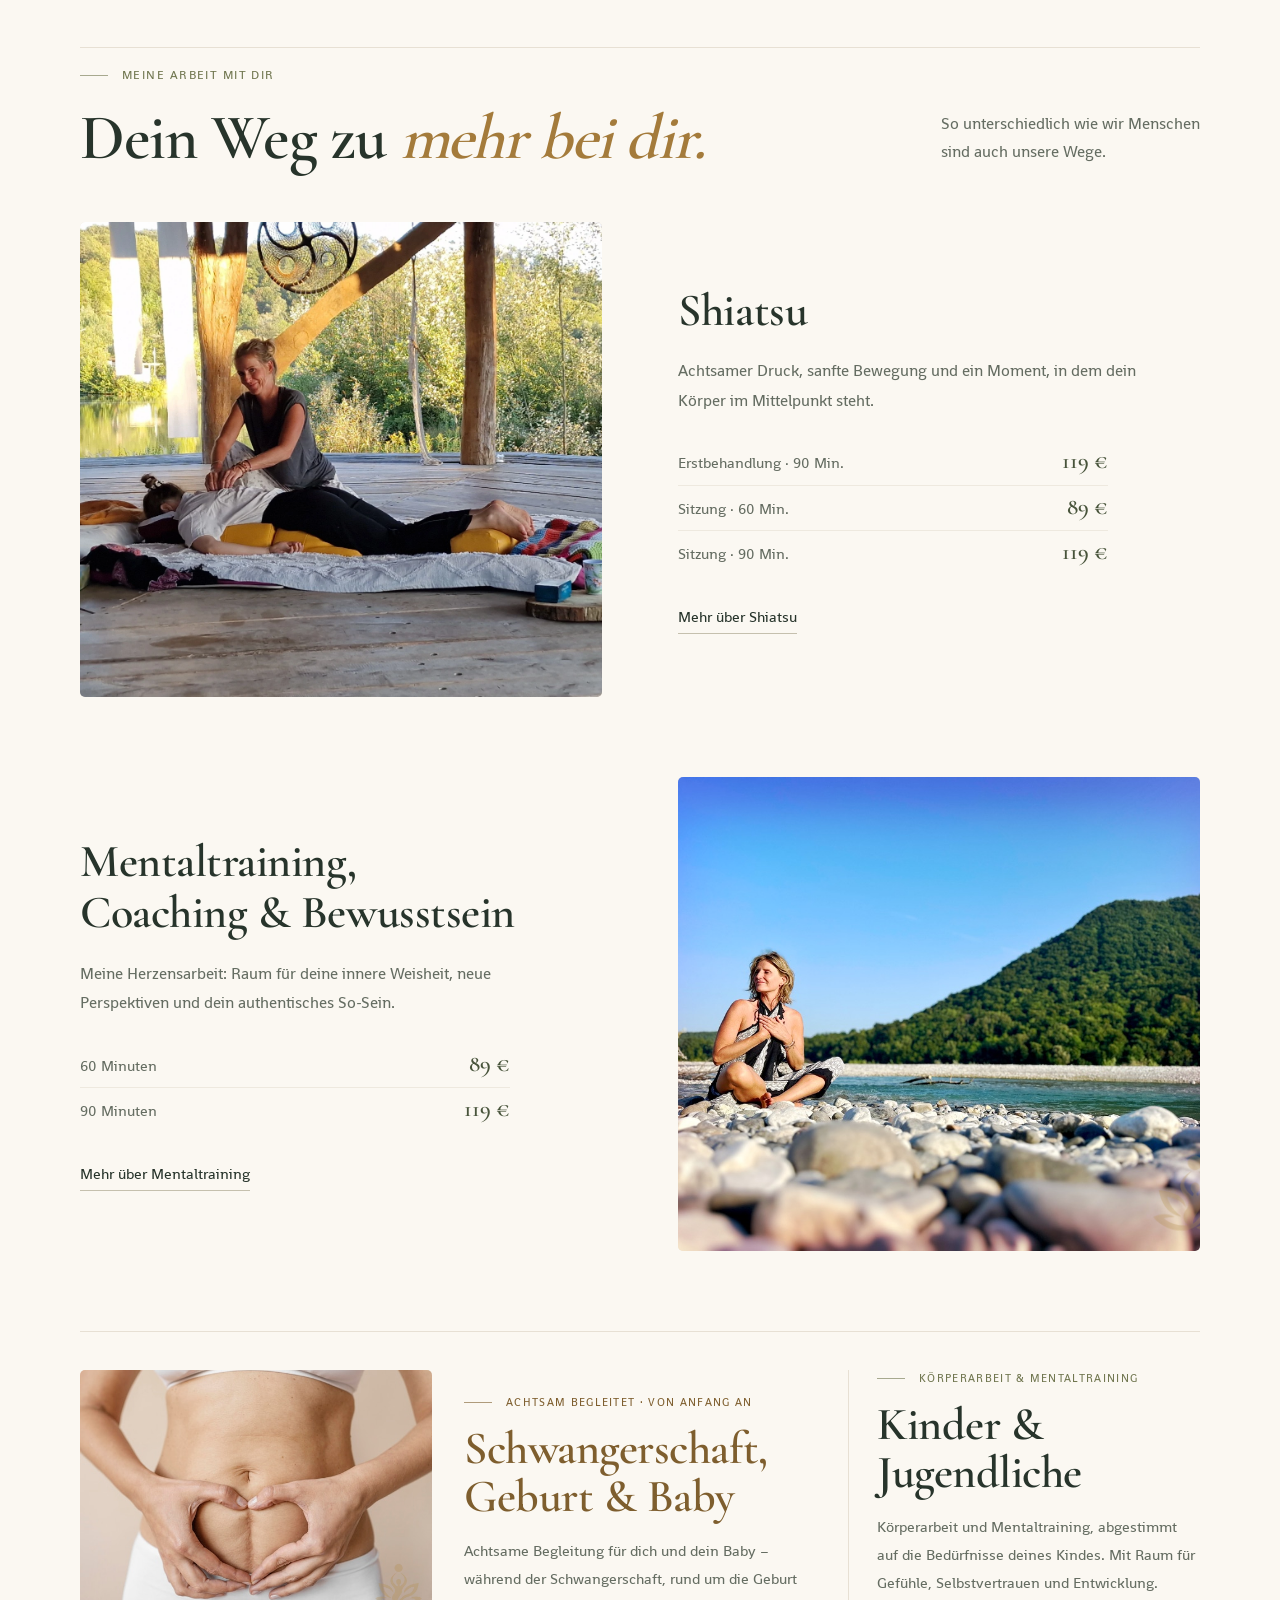
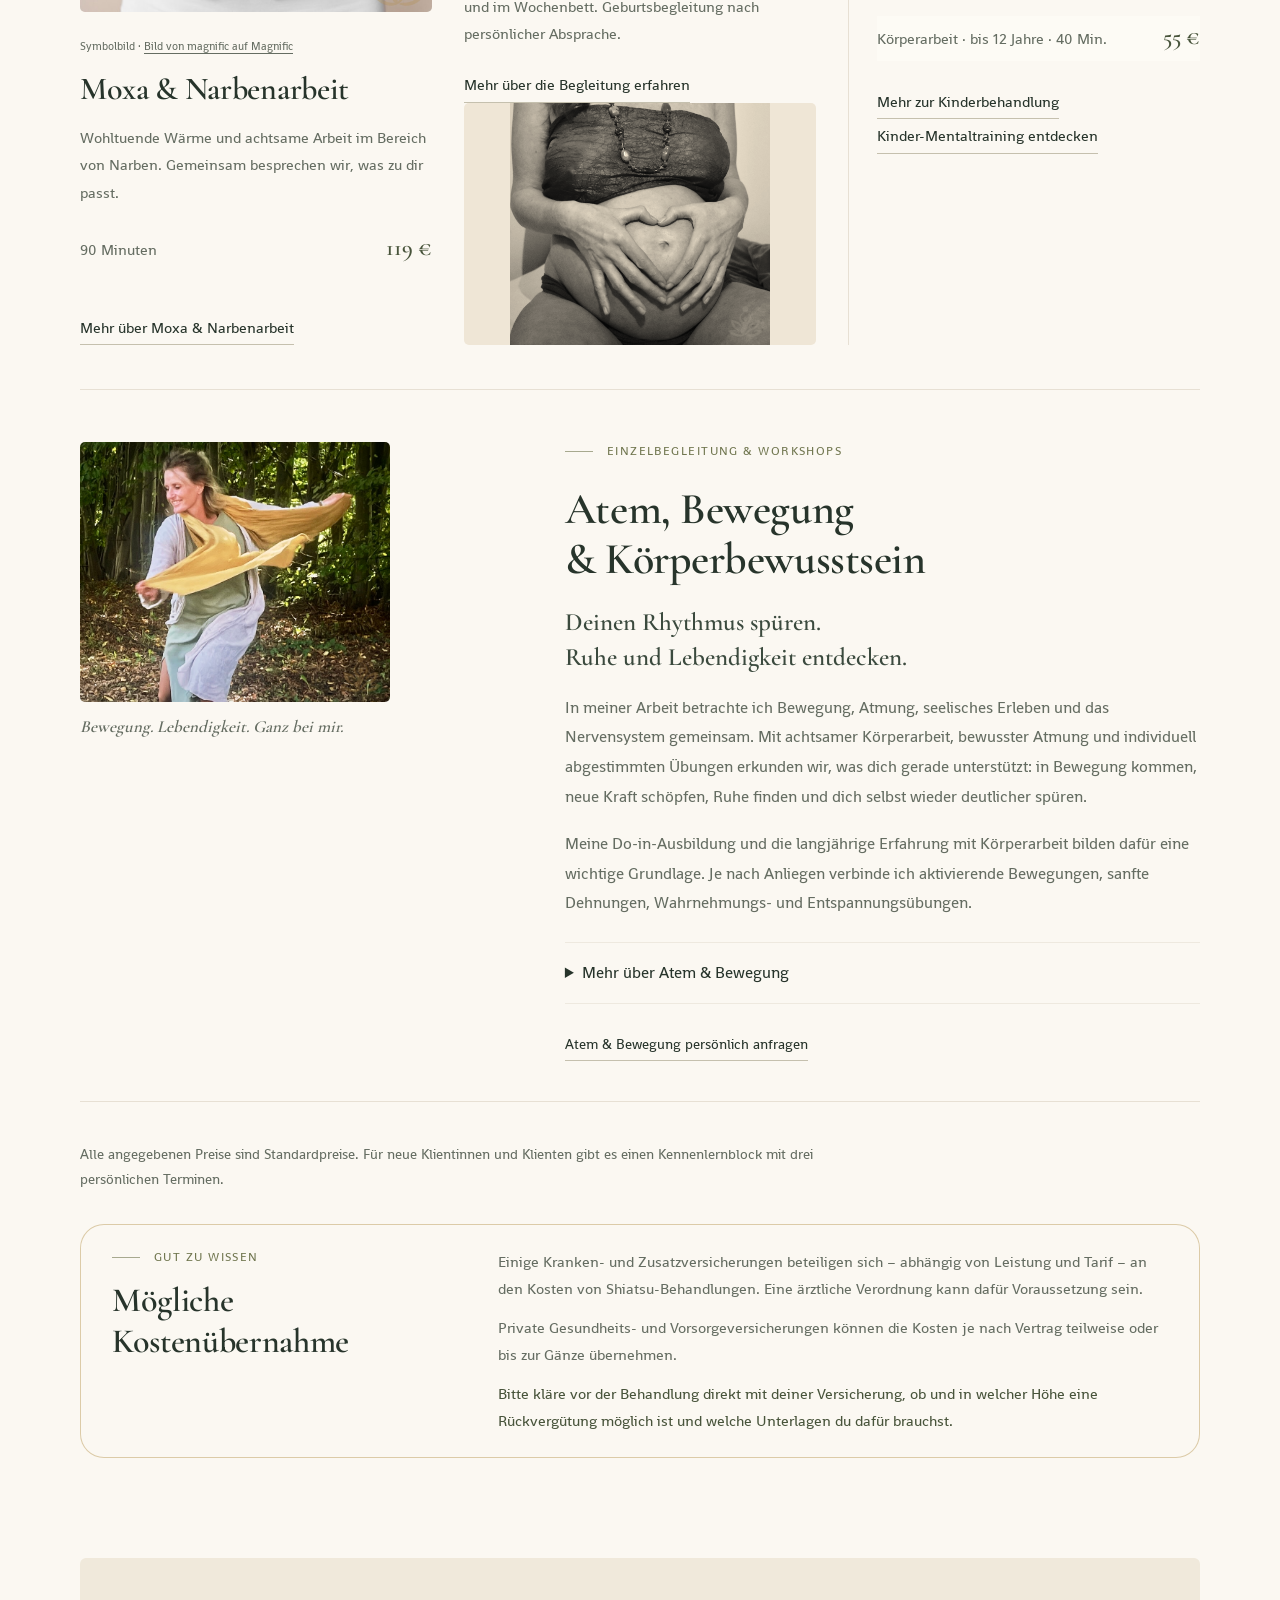
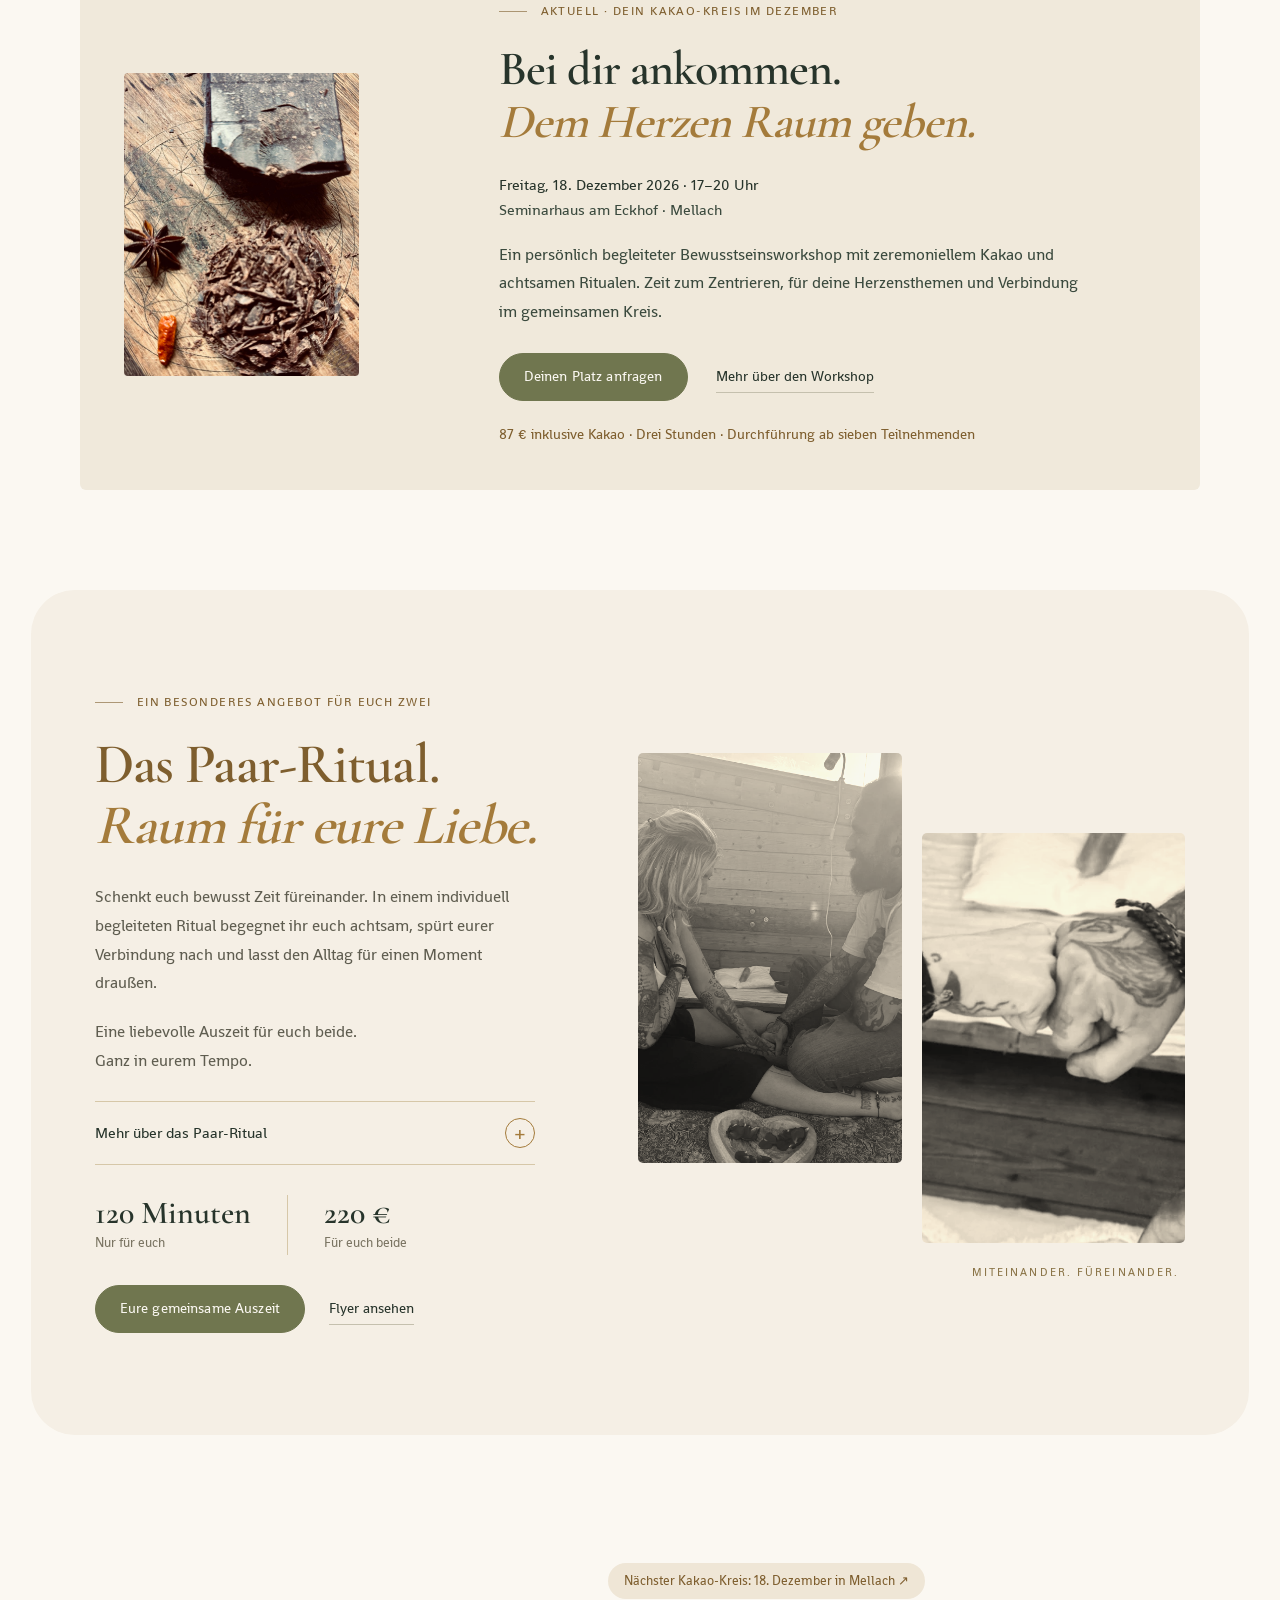
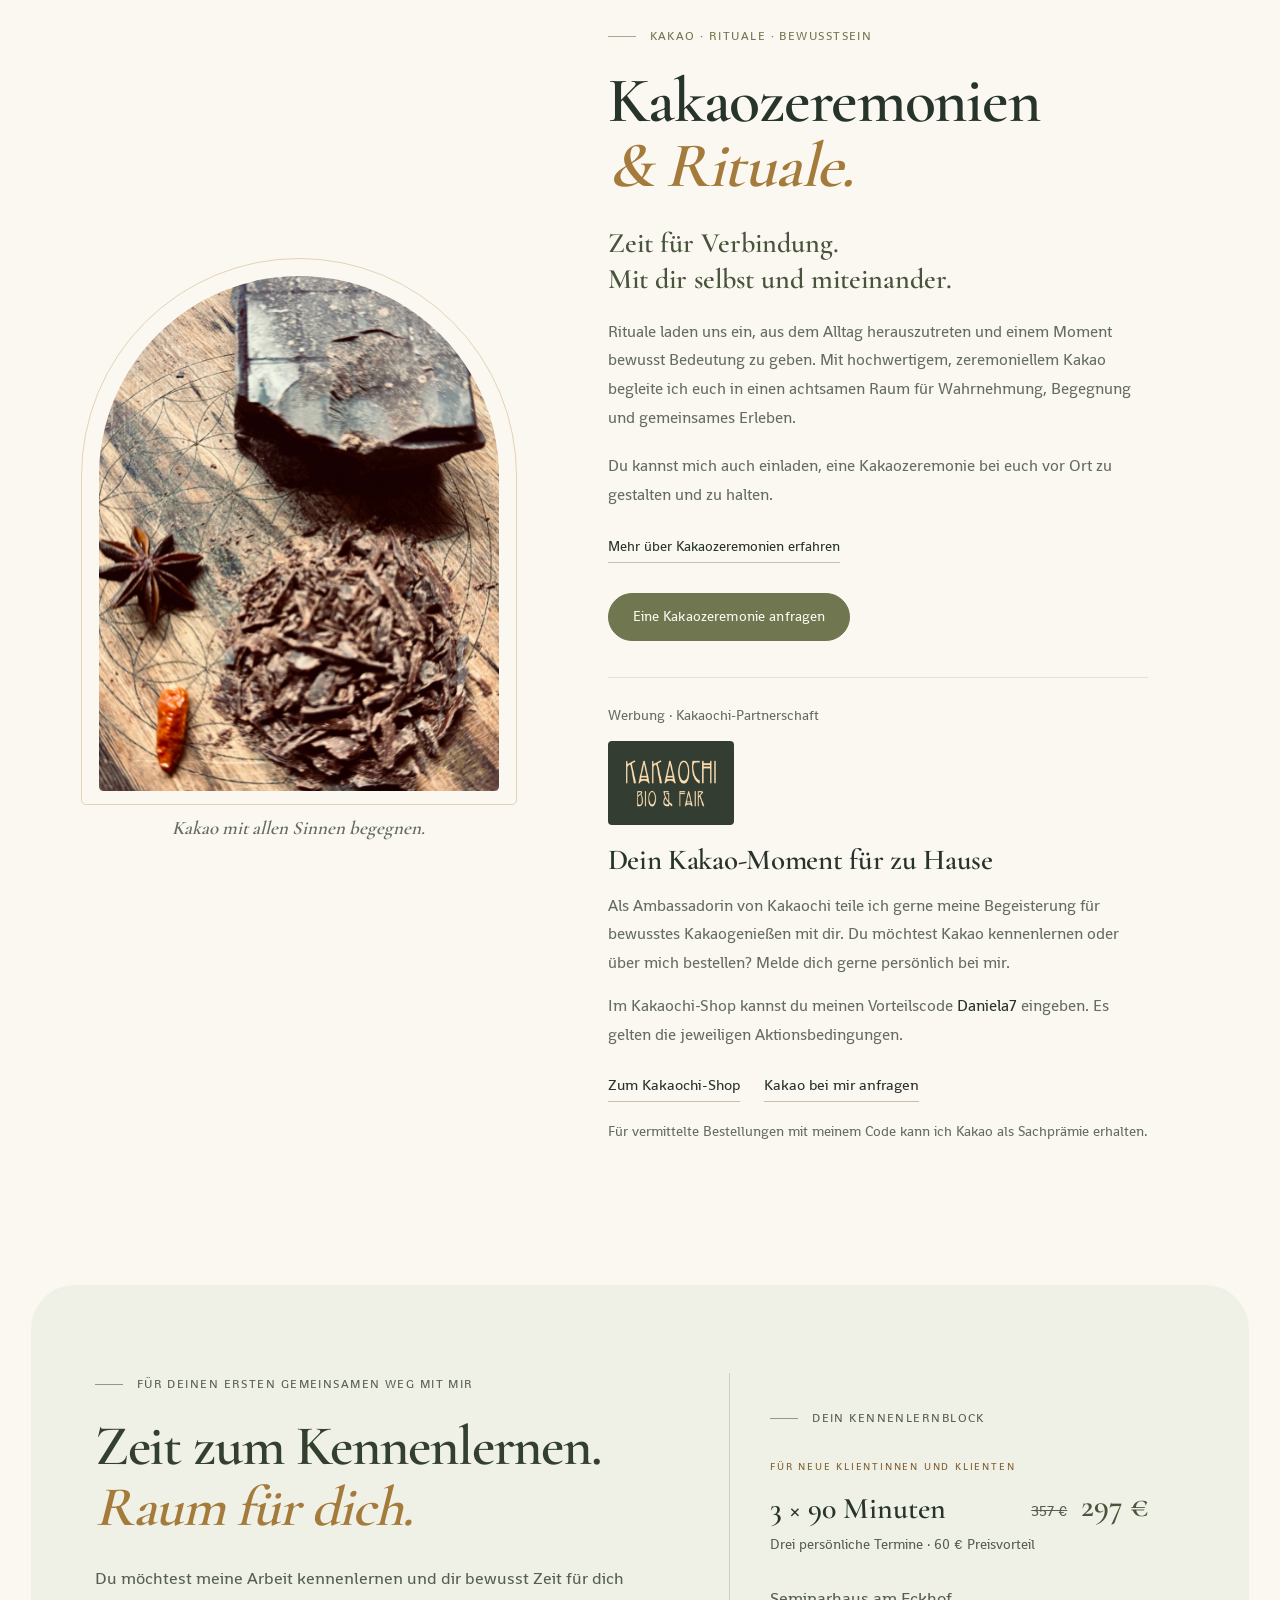
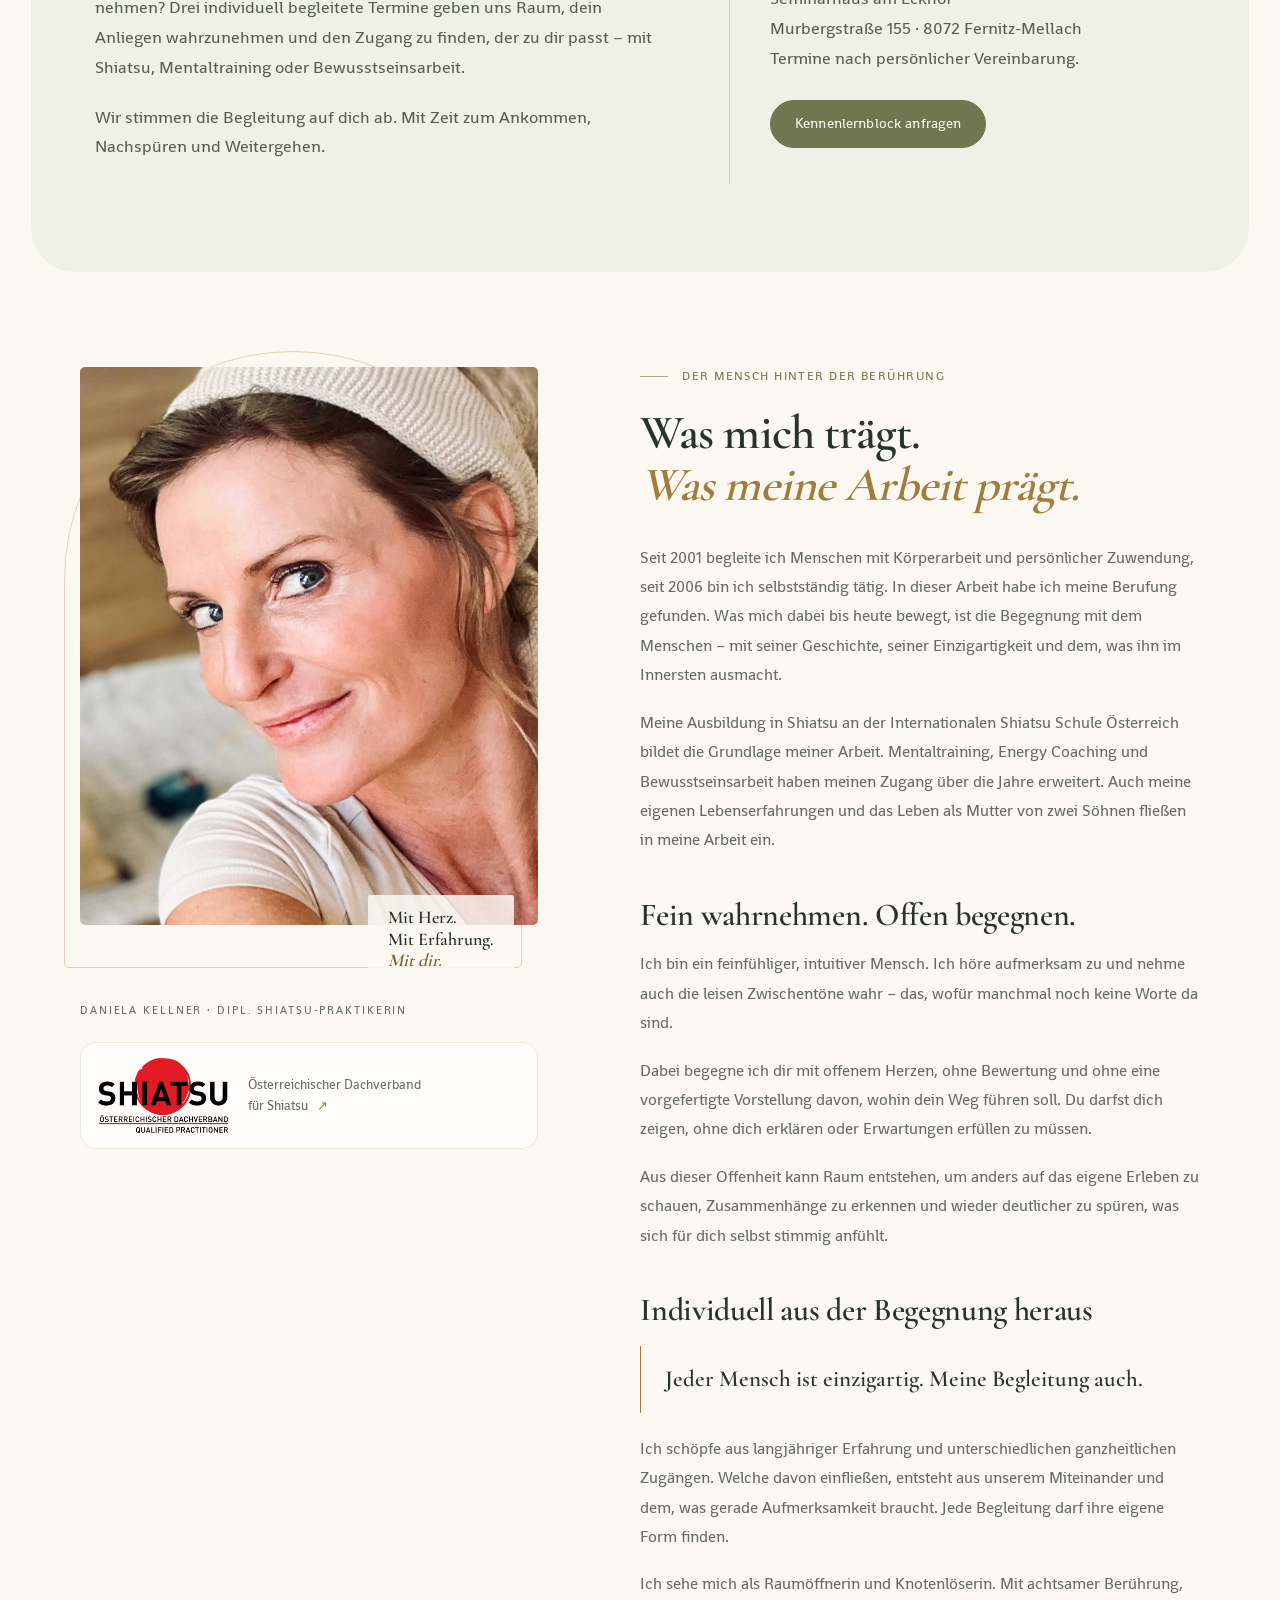
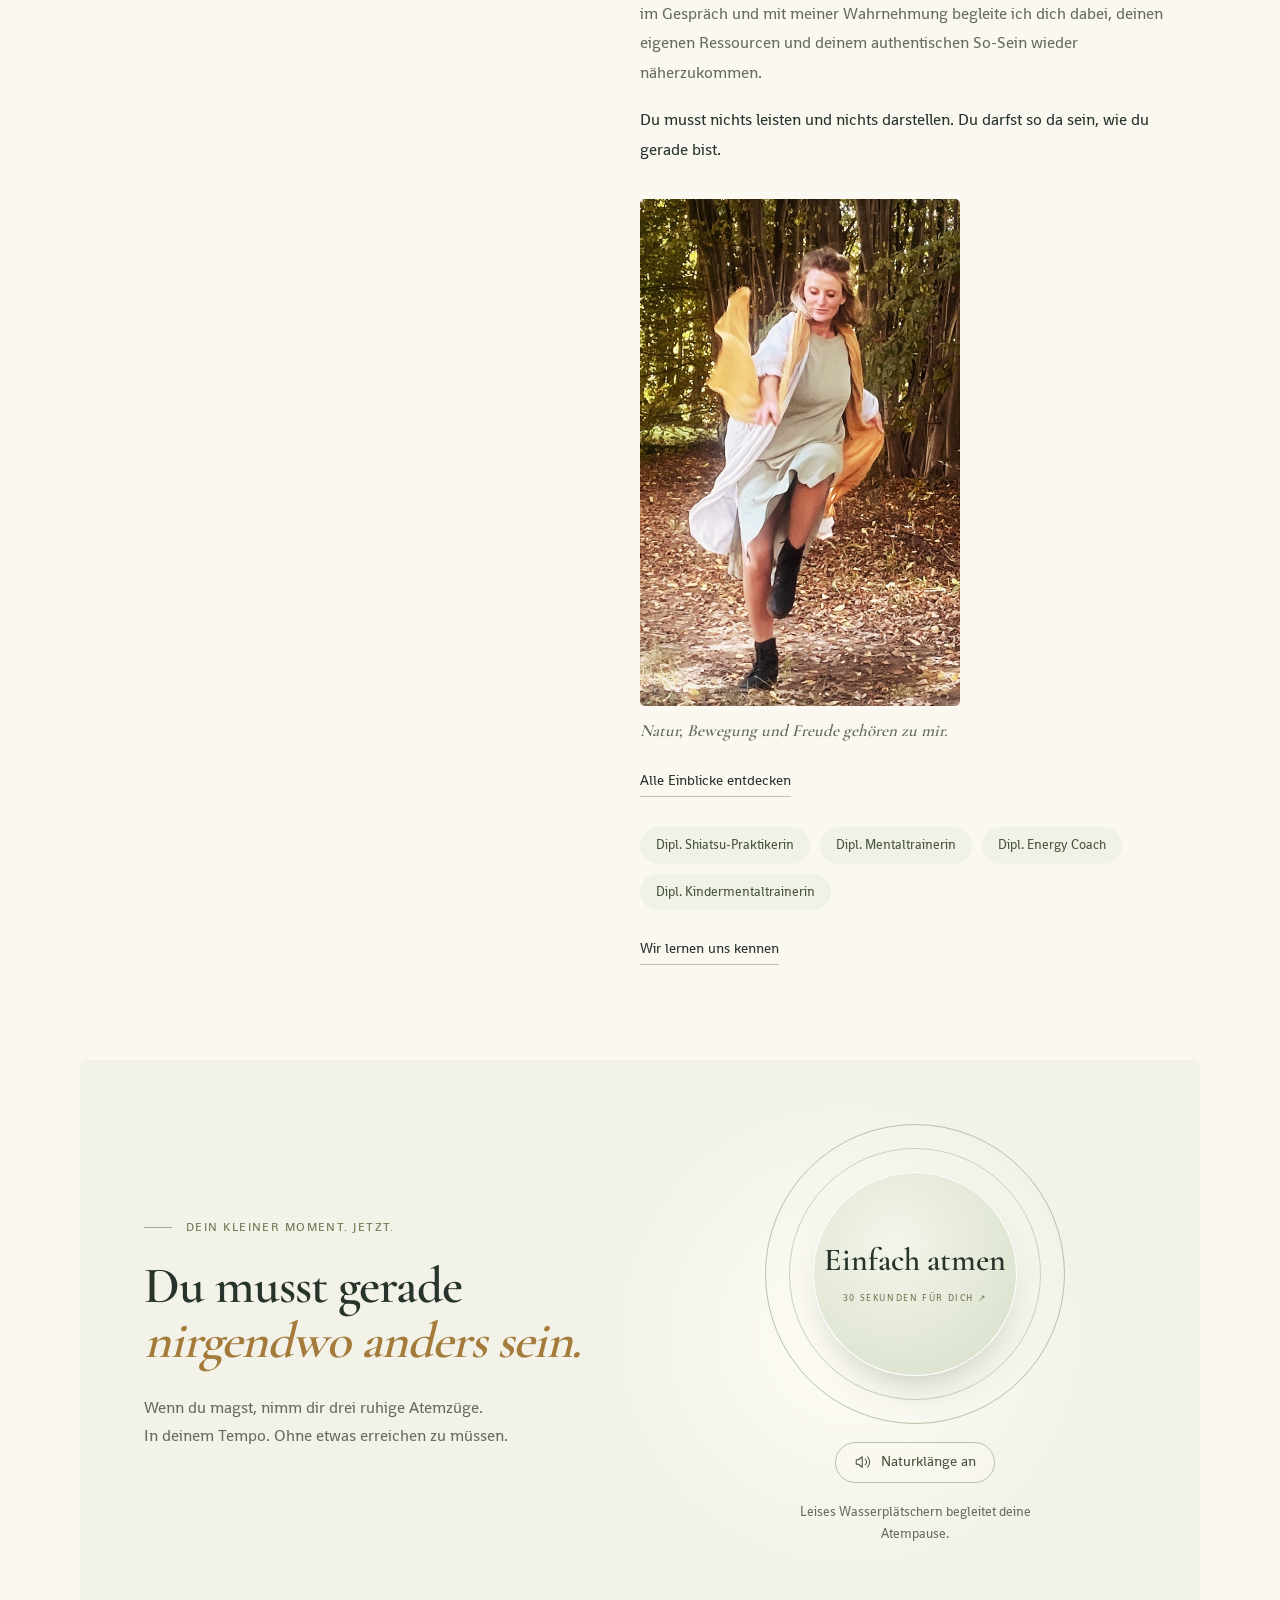
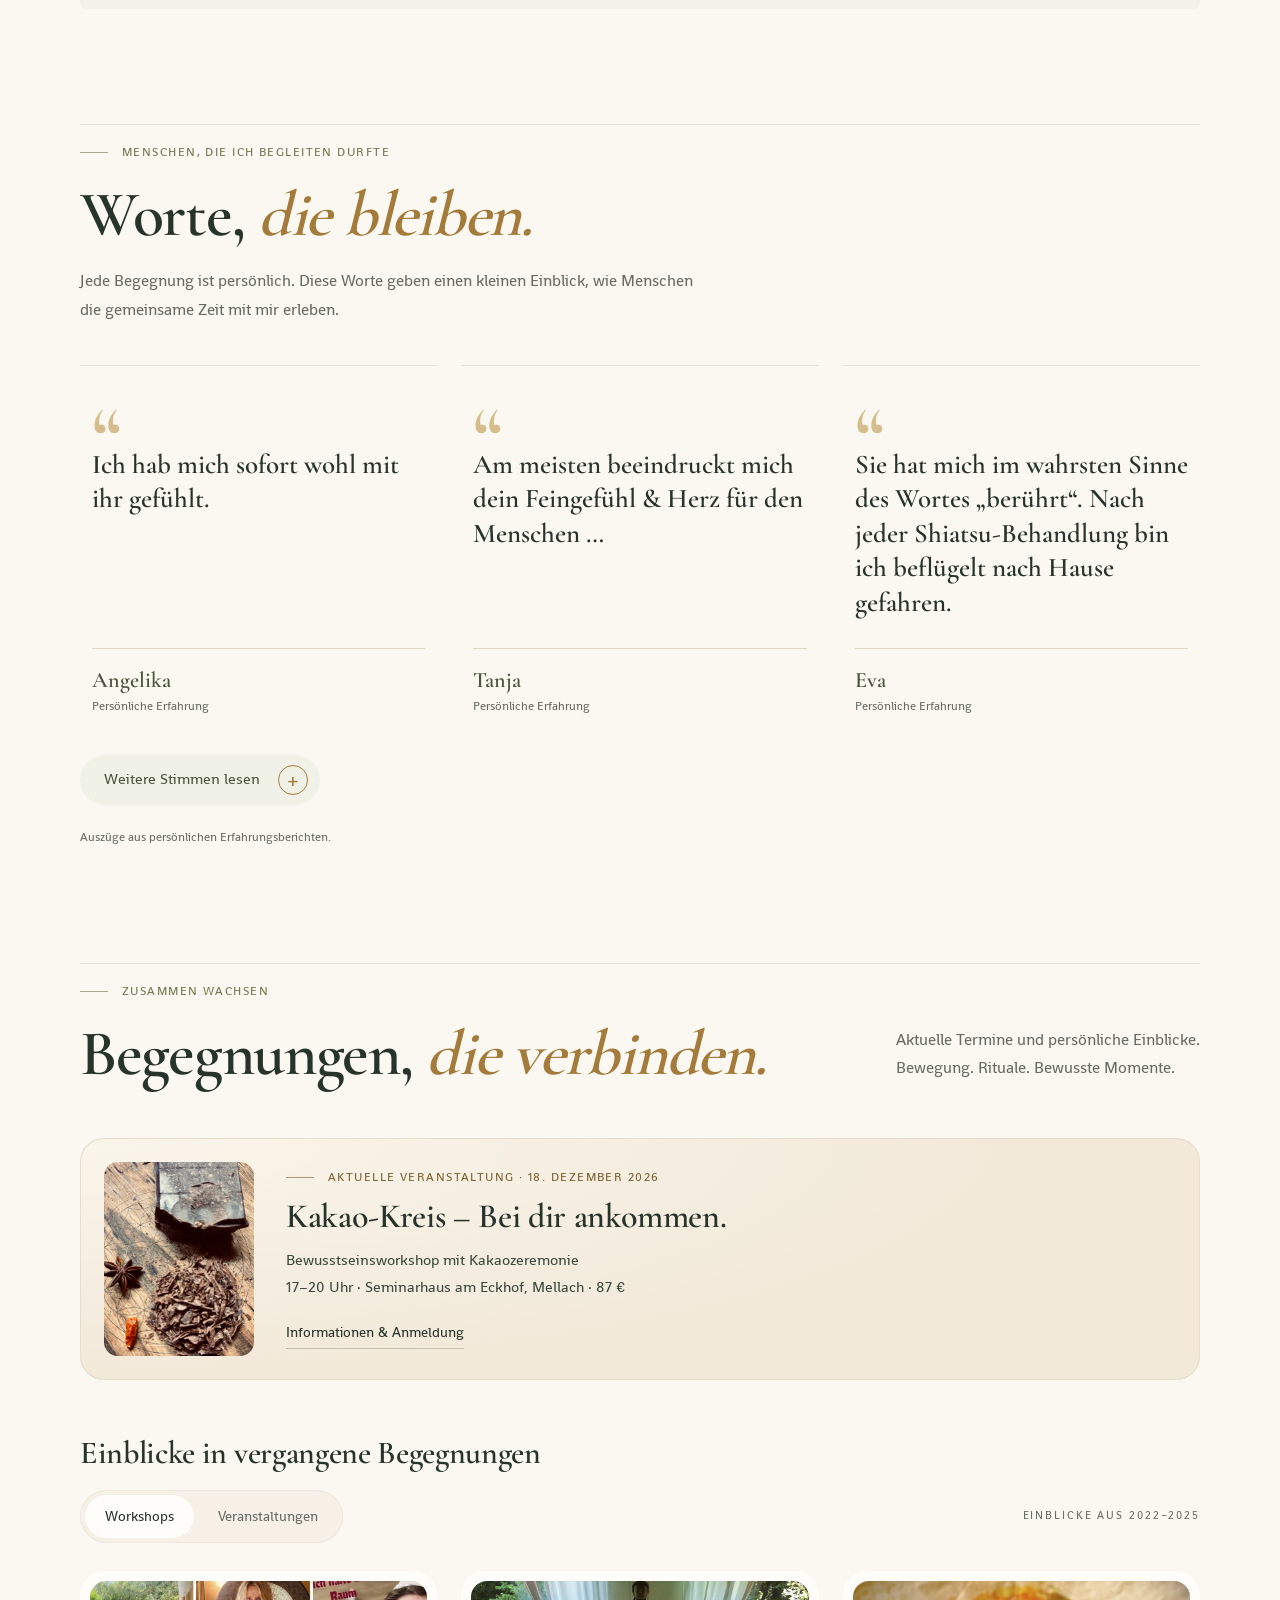
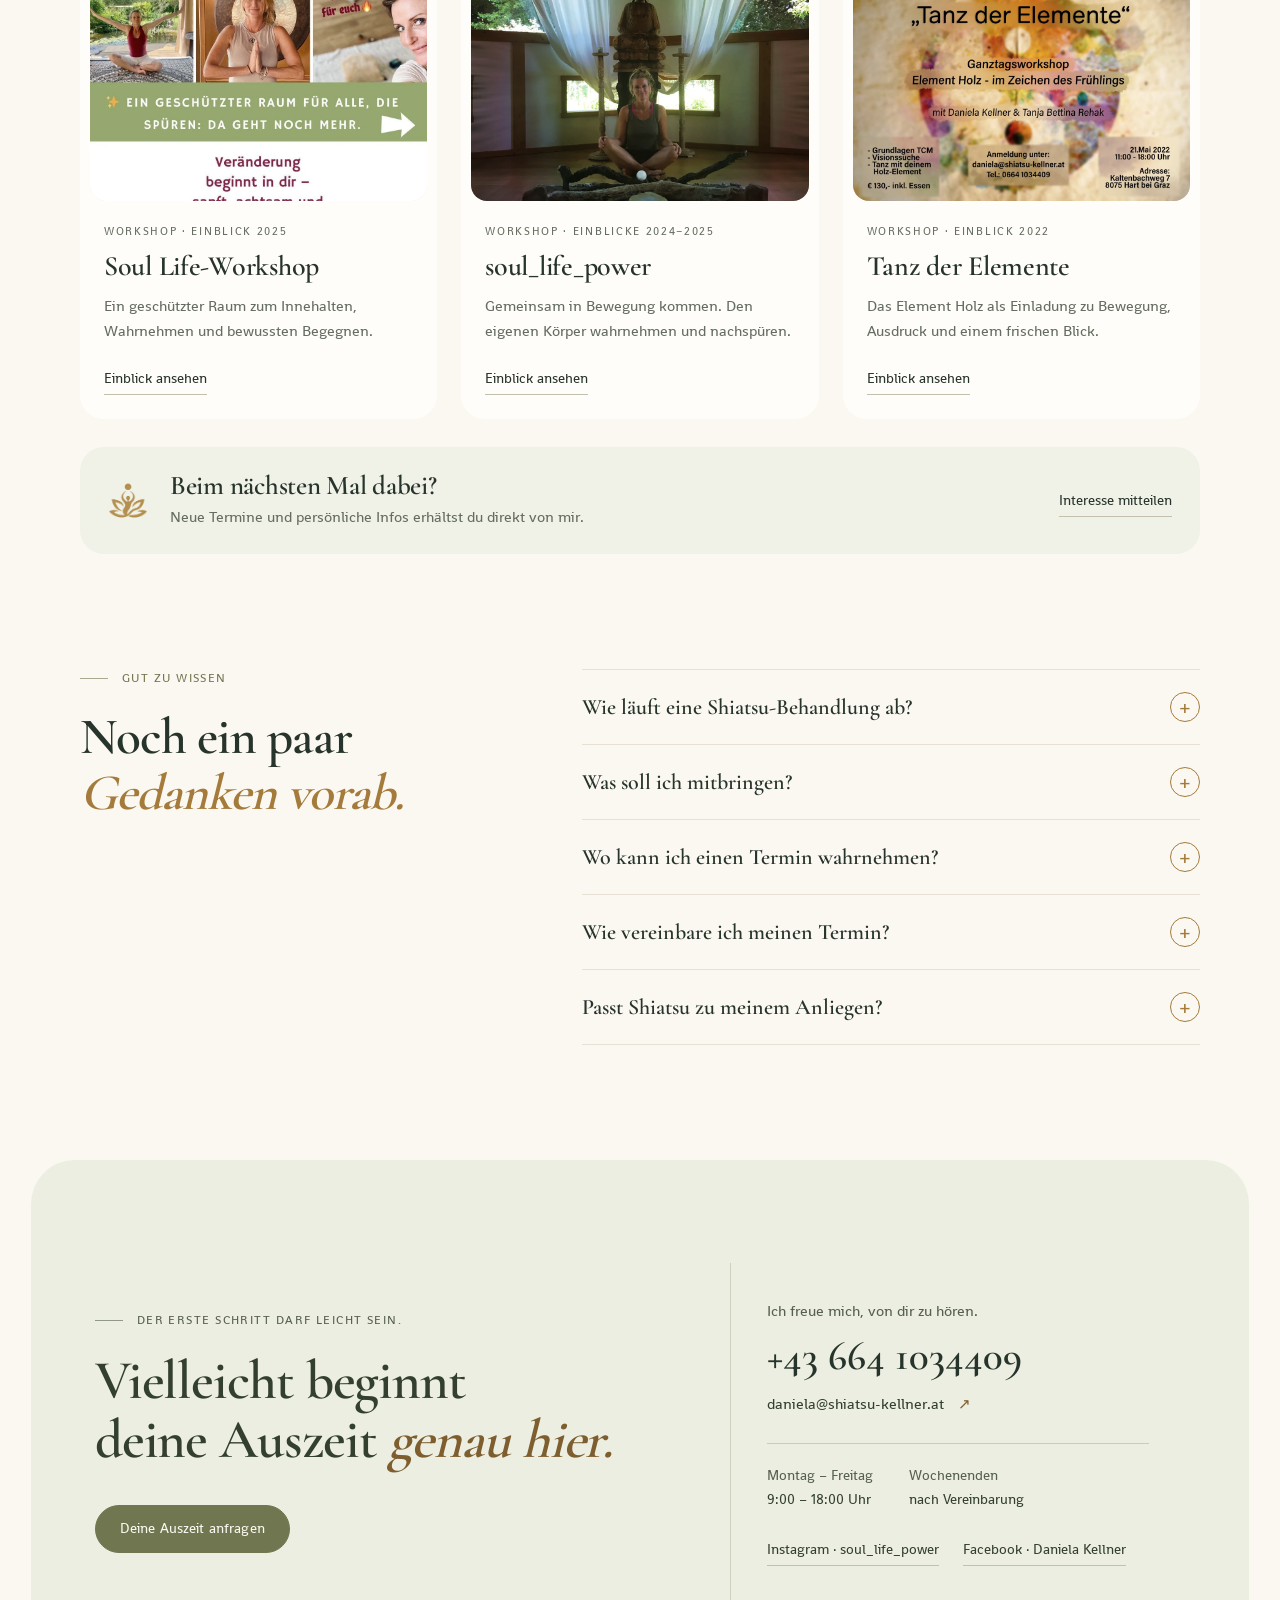
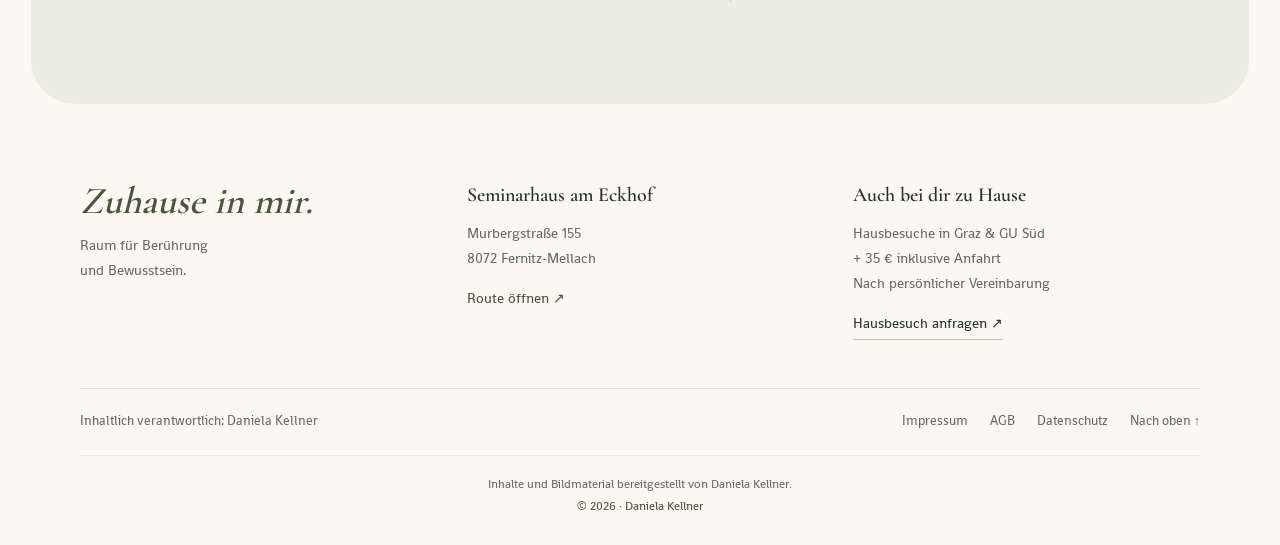
==== commit 37f943d0: "Clarify abbreviated diplomas for mentaltraining and coaching" ====
--- a/website/index.html
+++ b/website/index.html
@@ -30,7 +30,7 @@
   <link rel="stylesheet" href="kakaokreis.css?v=20261120-neu">
   <script src="hero-media.js" defer></script>
   <script src="pond-audio.js" defer></script>
-  <script src="app.js?v=20261122-paarritual-warm" defer></script>
+  <script src="app.js?v=20261122-qualifikationen" defer></script>
   <script src="gallery.js?v=20261115-schwangerschaft" defer></script>
   <script src="pageview.js" defer></script>
 
@@ -147,7 +147,7 @@
         <p>Ich schöpfe aus langjähriger Erfahrung und unterschiedlichen ganzheitlichen Zugängen. Welche davon einfließen, entsteht aus unserem Miteinander und dem, was gerade Aufmerksamkeit braucht. Jede Begleitung darf ihre eigene Form finden.</p>
         <p>Ich sehe mich als Raumöffnerin und Knotenlöserin. Mit achtsamer Berührung, im Gespräch und mit meiner Wahrnehmung begleite ich dich dabei, deinen eigenen Ressourcen und deinem authentischen So-Sein wieder näherzukommen.</p>
         <p><strong>Du musst nichts leisten und nichts darstellen. Du darfst so da sein, wie du gerade bist.</strong></p>
-        <figure class="about-moment about-moment--personal"><img src="assets/gallery/wm-20261121/wald-bewegung.svg" width="640" height="1014" alt="Daniela bewegt sich mit einem gelben Tuch zwischen Bäumen" loading="lazy"><figcaption>Natur, Bewegung und Freude gehören zu mir.</figcaption></figure><button type="button" class="text-link about-gallery-link" data-gallery-browse aria-haspopup="dialog" aria-controls="gallery-overview-dialog">Alle Einblicke entdecken <span aria-hidden="true">↗</span></button><div class="about-credentials"><span>Dipl. Shiatsu-Praktikerin</span><span>Dipl. Mentaltrainerin</span></div><button class="text-link" data-book>Wir lernen uns kennen <span aria-hidden="true">↗</span></button></div>
+        <figure class="about-moment about-moment--personal"><img src="assets/gallery/wm-20261121/wald-bewegung.svg" width="640" height="1014" alt="Daniela bewegt sich mit einem gelben Tuch zwischen Bäumen" loading="lazy"><figcaption>Natur, Bewegung und Freude gehören zu mir.</figcaption></figure><button type="button" class="text-link about-gallery-link" data-gallery-browse aria-haspopup="dialog" aria-controls="gallery-overview-dialog">Alle Einblicke entdecken <span aria-hidden="true">↗</span></button><div class="about-credentials"><span>Dipl. Shiatsu-Praktikerin</span><span>Dipl. Mentaltrainerin</span><span>Dipl. Energy Coach</span><span>Dipl. Kindermentaltrainerin</span></div><button class="text-link" data-book>Wir lernen uns kennen <span aria-hidden="true">↗</span></button></div>
     </section>
 
     <section class="pause-section section-wrap reveal" id="atempause" aria-labelledby="pause-title"><div><p class="eyebrow">DEIN KLEINER MOMENT. JETZT.</p><h2 id="pause-title">Du musst gerade<br><em>nirgendwo anders sein.</em></h2><p>Wenn du magst, nimm dir drei ruhige Atemzüge.<br>In deinem Tempo. Ohne etwas erreichen zu müssen.</p></div><div class="breath-experience"><button class="breathing-button" id="breathing-button" aria-label="Eine kurze Atempause starten" aria-describedby="breath-sound-note"><span class="breath-ring"></span><span class="breath-ring ring-two"></span><span class="breath-core"><span id="breath-state">Einfach atmen</span><small id="breath-instruction">30 SEKUNDEN FÜR DICH ↗</small></span></button><button class="breath-sound-toggle" id="breath-sound-toggle" type="button" aria-label="Naturklänge" aria-pressed="true"><svg viewBox="0 0 24 24" width="18" height="18" fill="none" stroke="currentColor" stroke-width="1.4" stroke-linecap="round" stroke-linejoin="round" aria-hidden="true"><path d="M11 5 6 9H3v6h3l5 4V5Z"/><path class="sound-waves" d="M15 8a6 6 0 0 1 0 8m3-11a10 10 0 0 1 0 14"/><path class="sound-off-line" d="m16 9 5 6m0-6-5 6"/></svg><span id="breath-sound-state">Naturklänge an</span></button><audio id="pond-audio" src="assets/natur-am-wasser.mp3" preload="none"></audio><p class="breath-sound-note" id="breath-sound-note" aria-live="polite">Leises Wasserplätschern begleitet deine Atempause.</p></div><p id="breath-live" class="sr-only" aria-live="polite"></p></section>
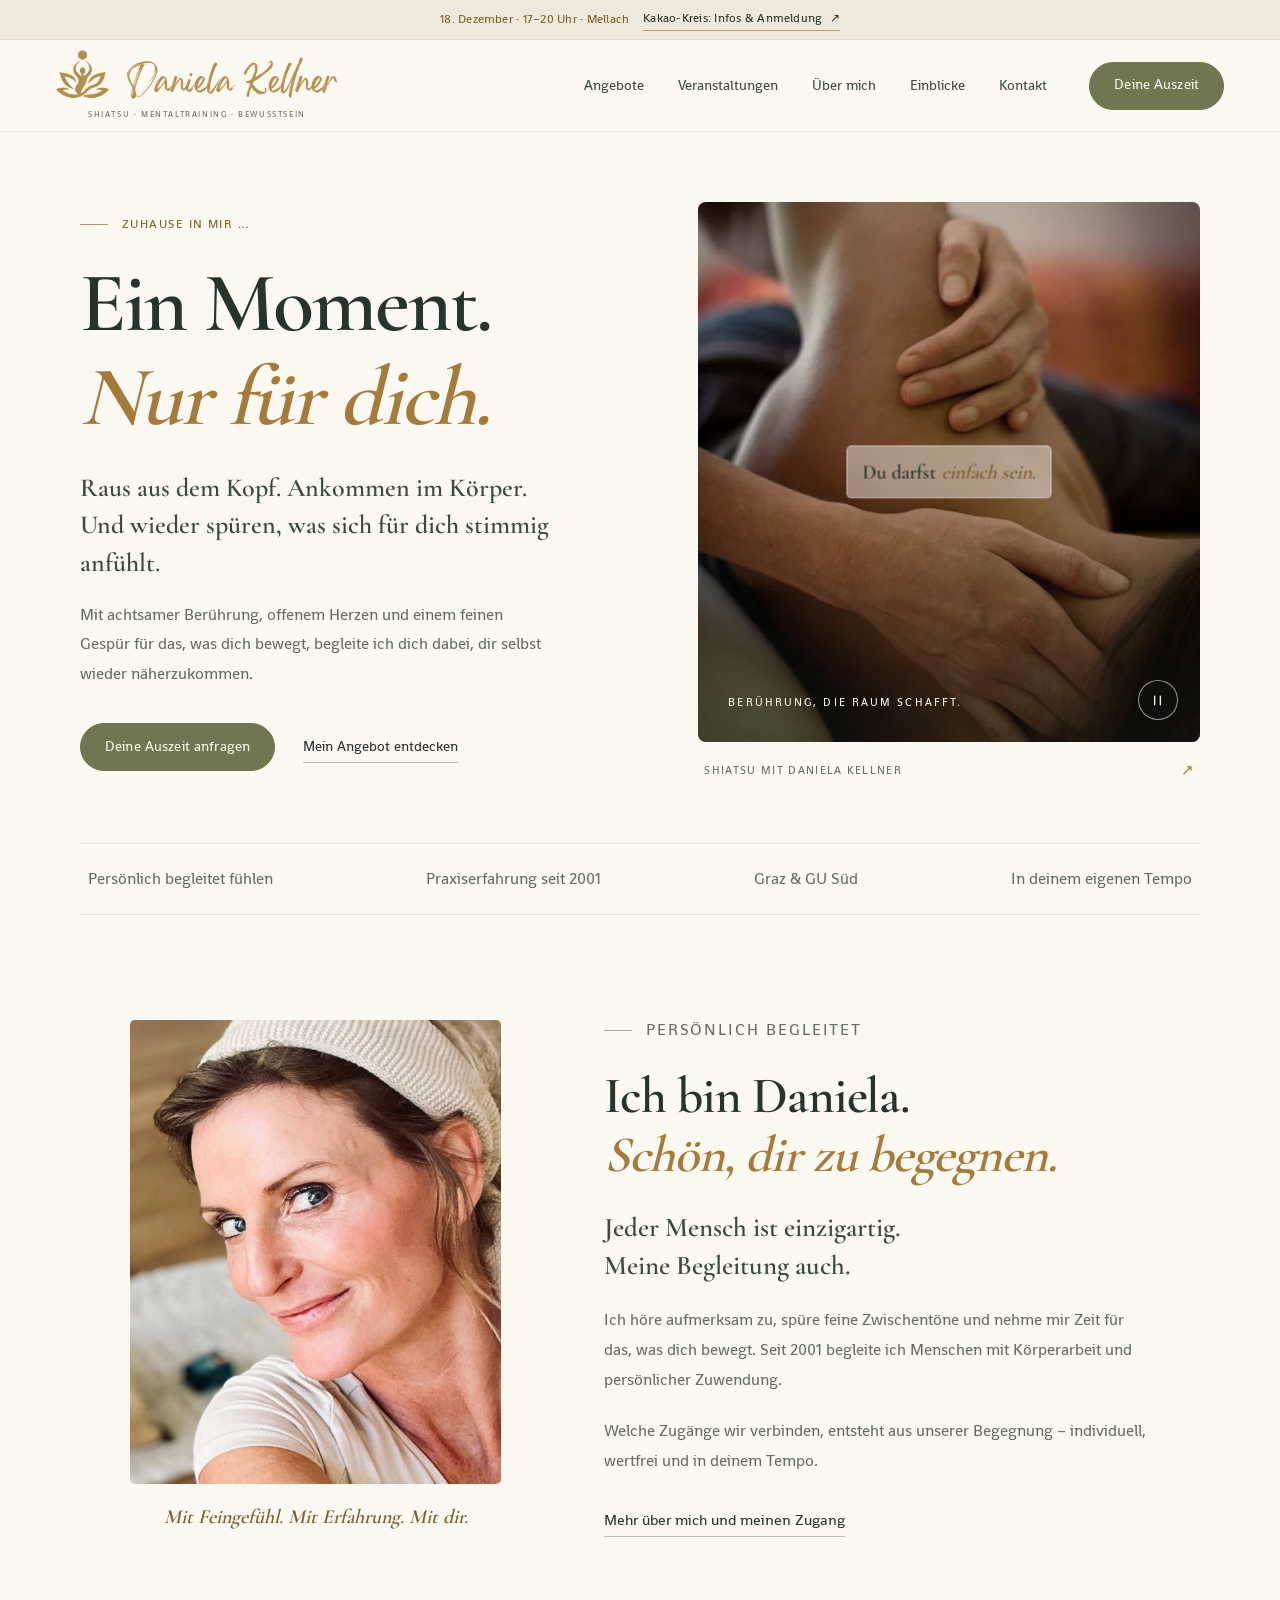
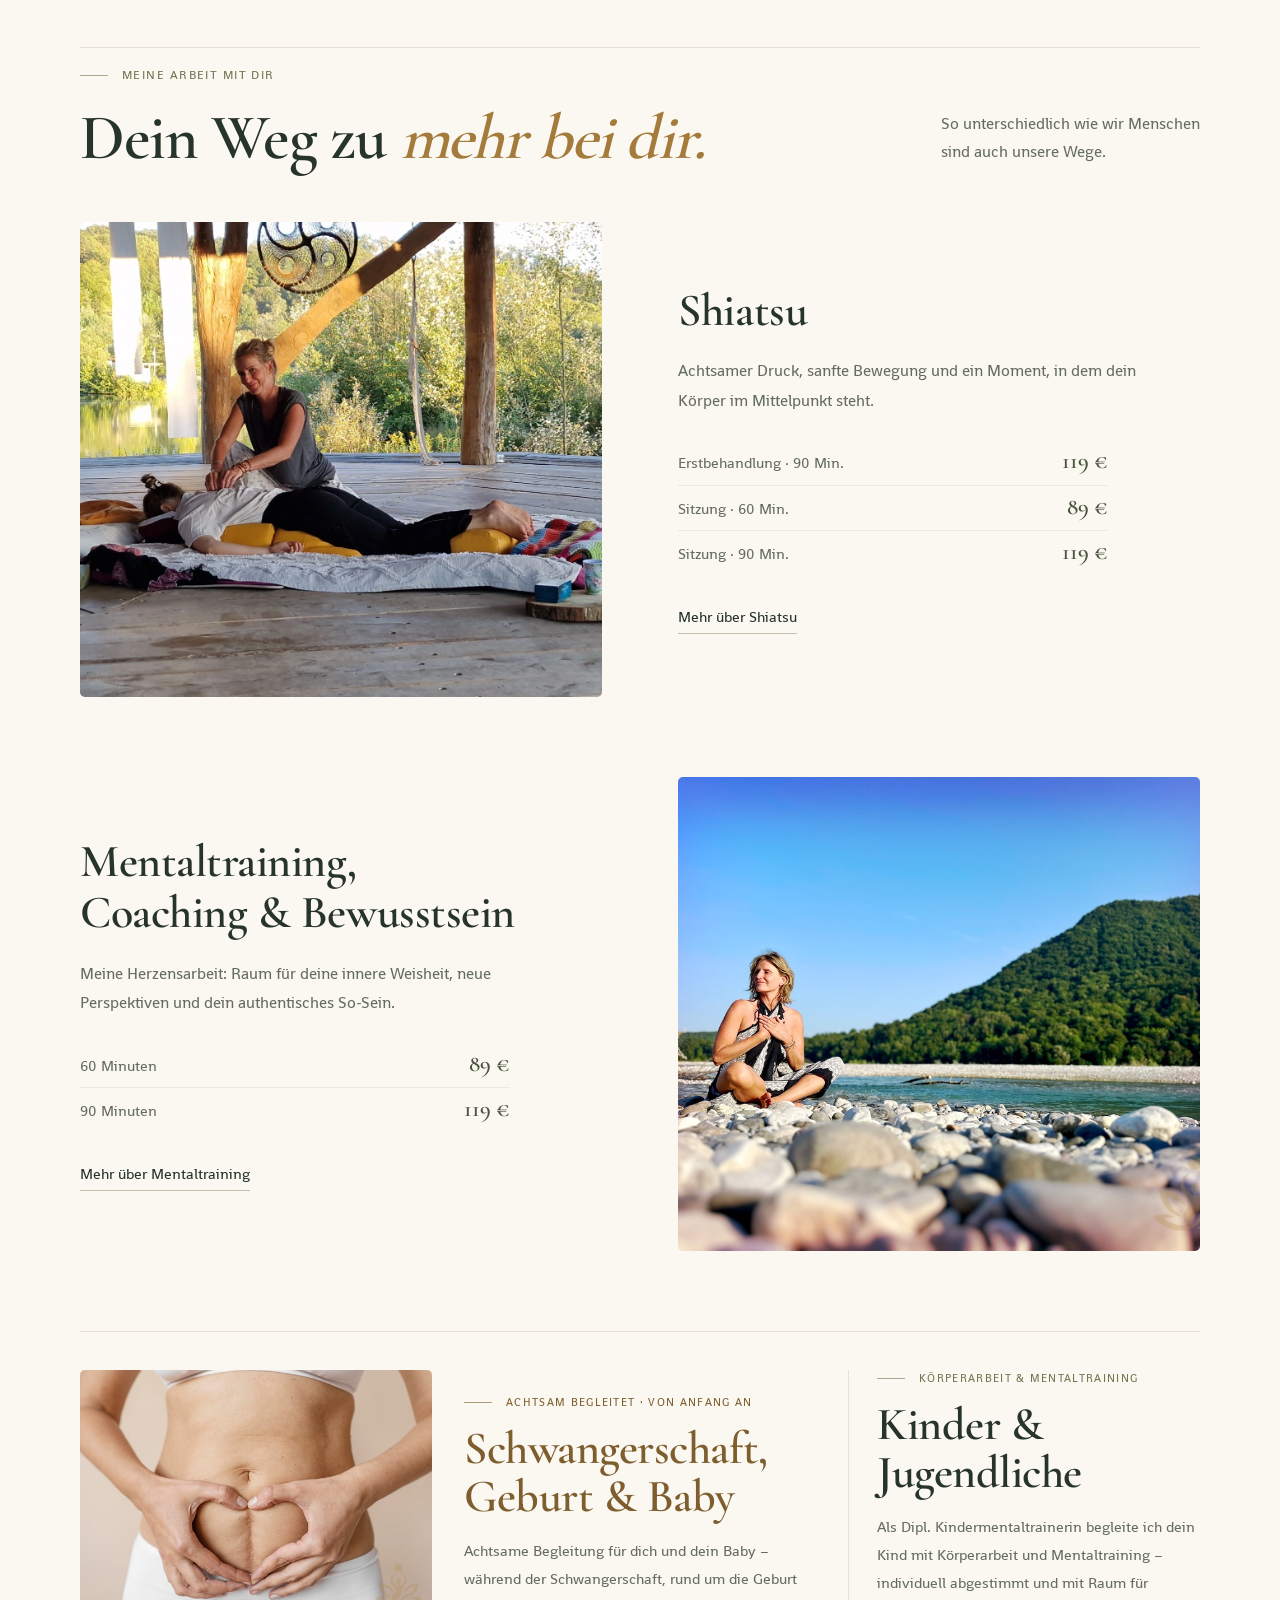
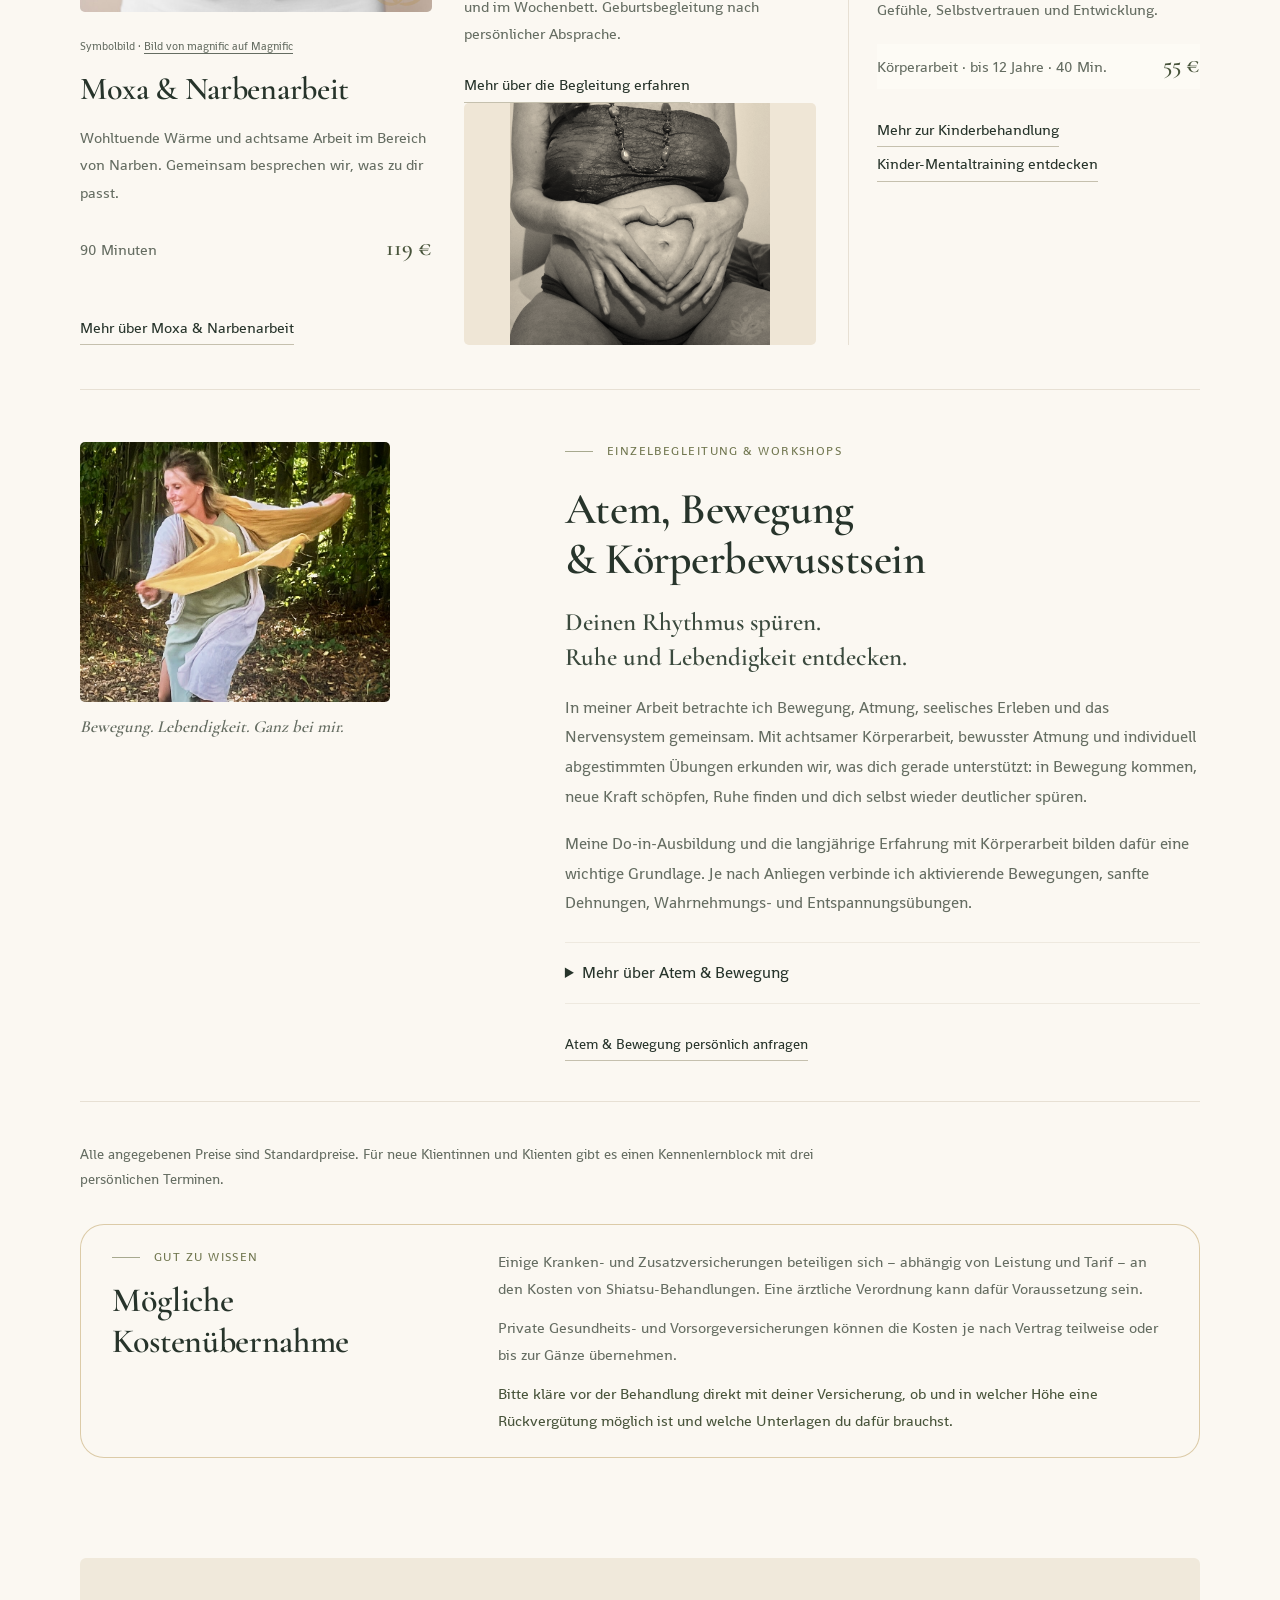
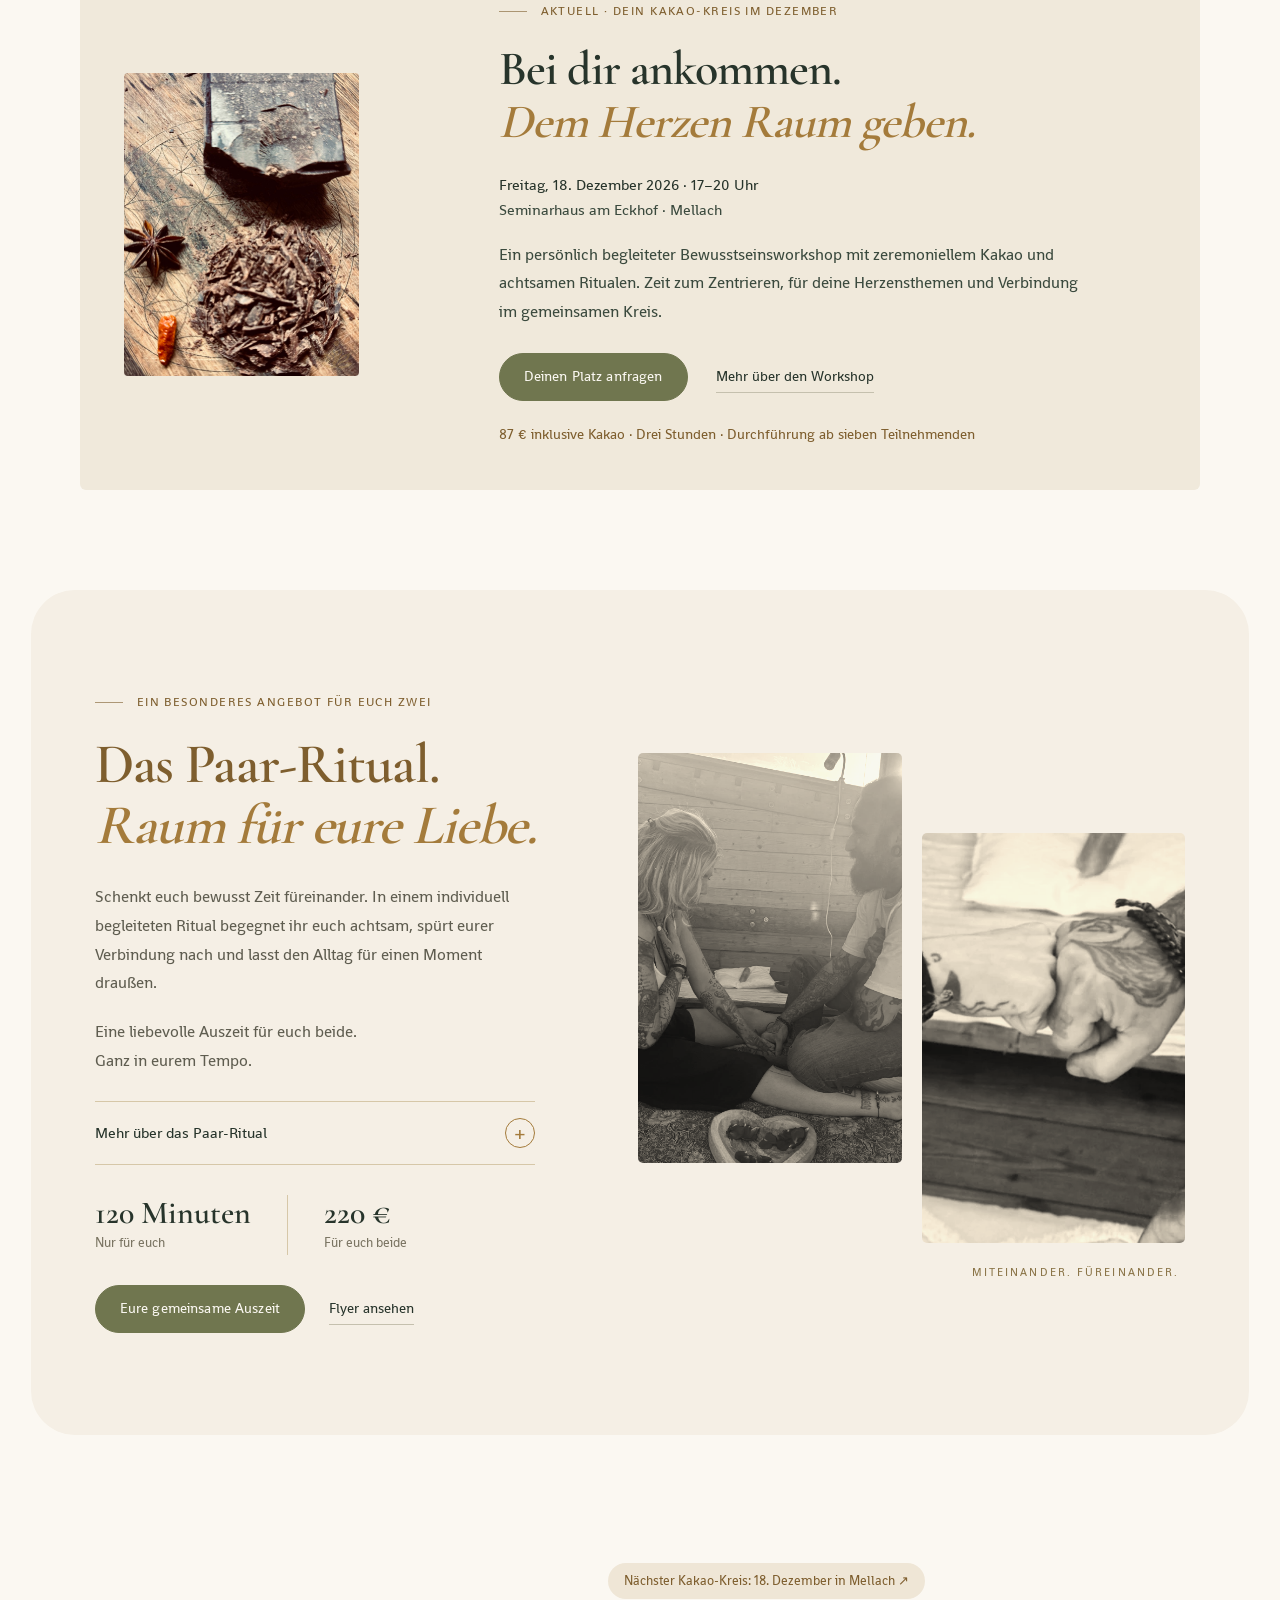
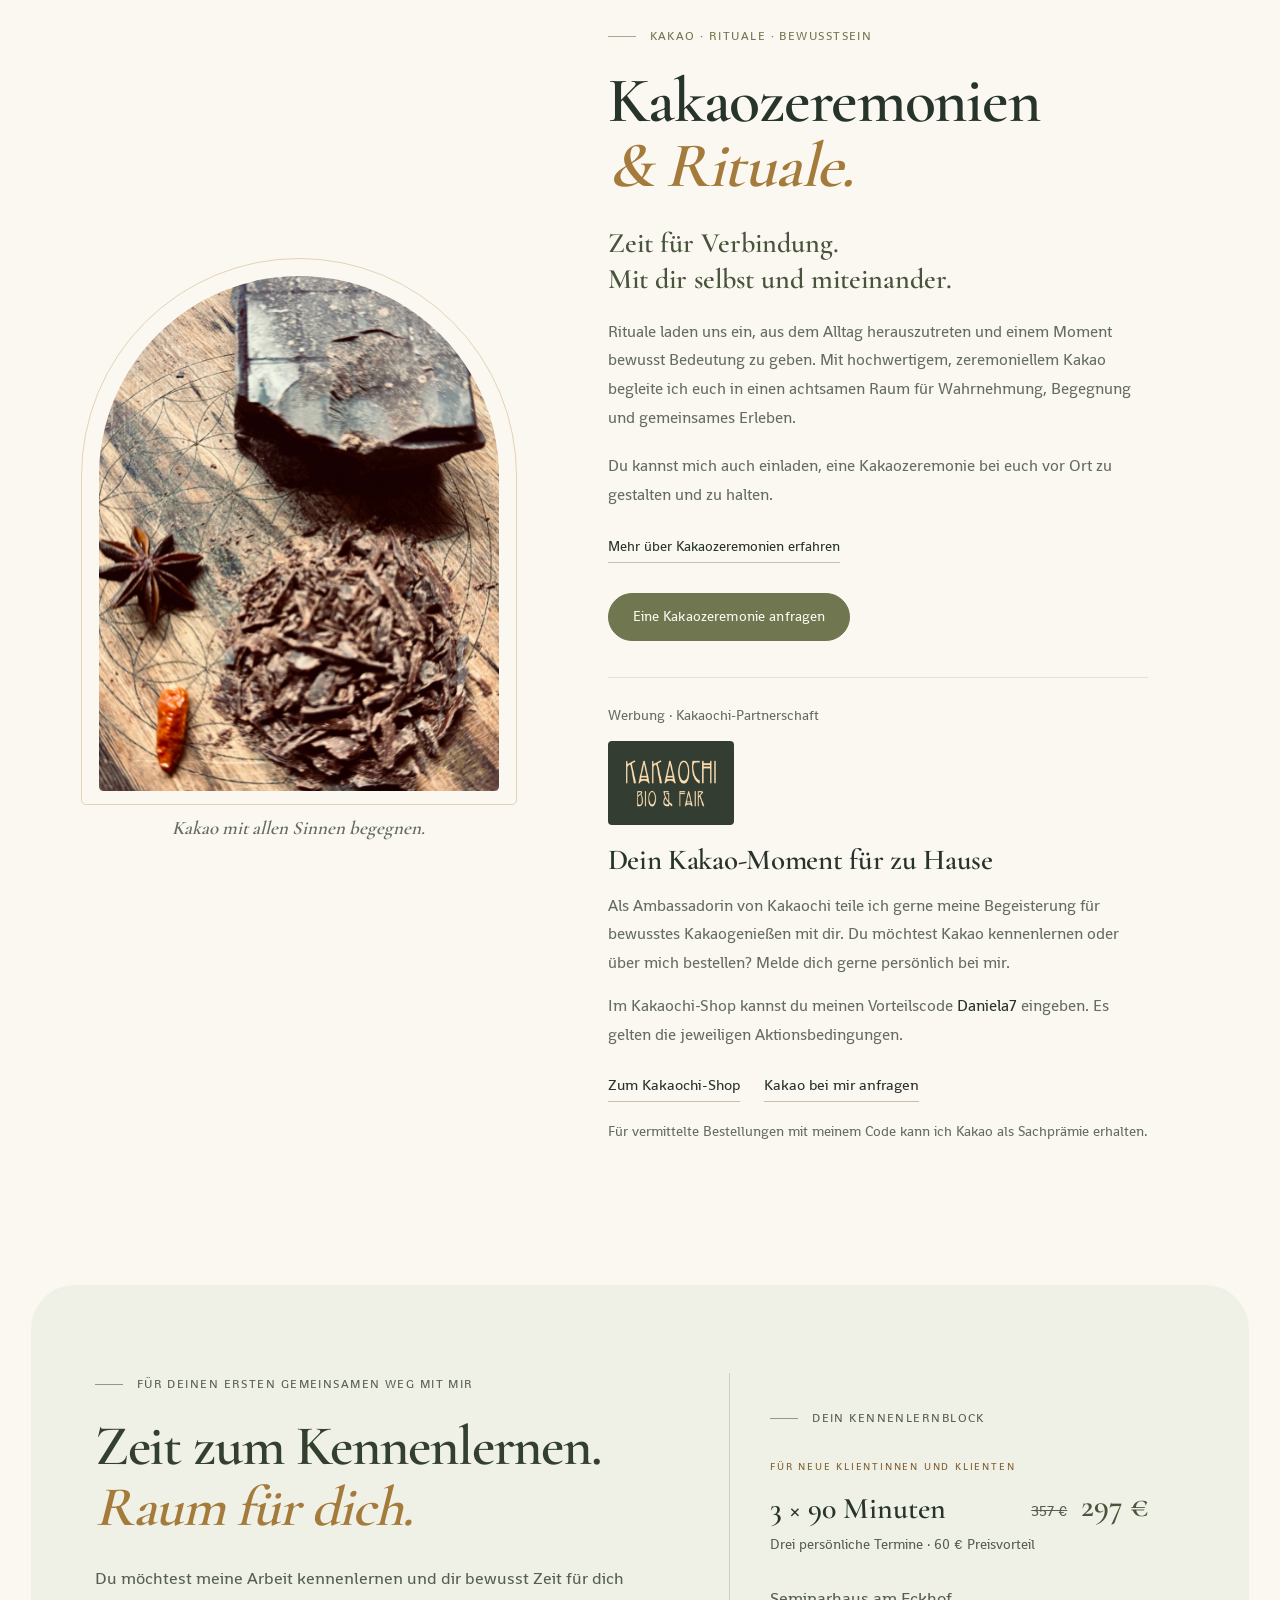
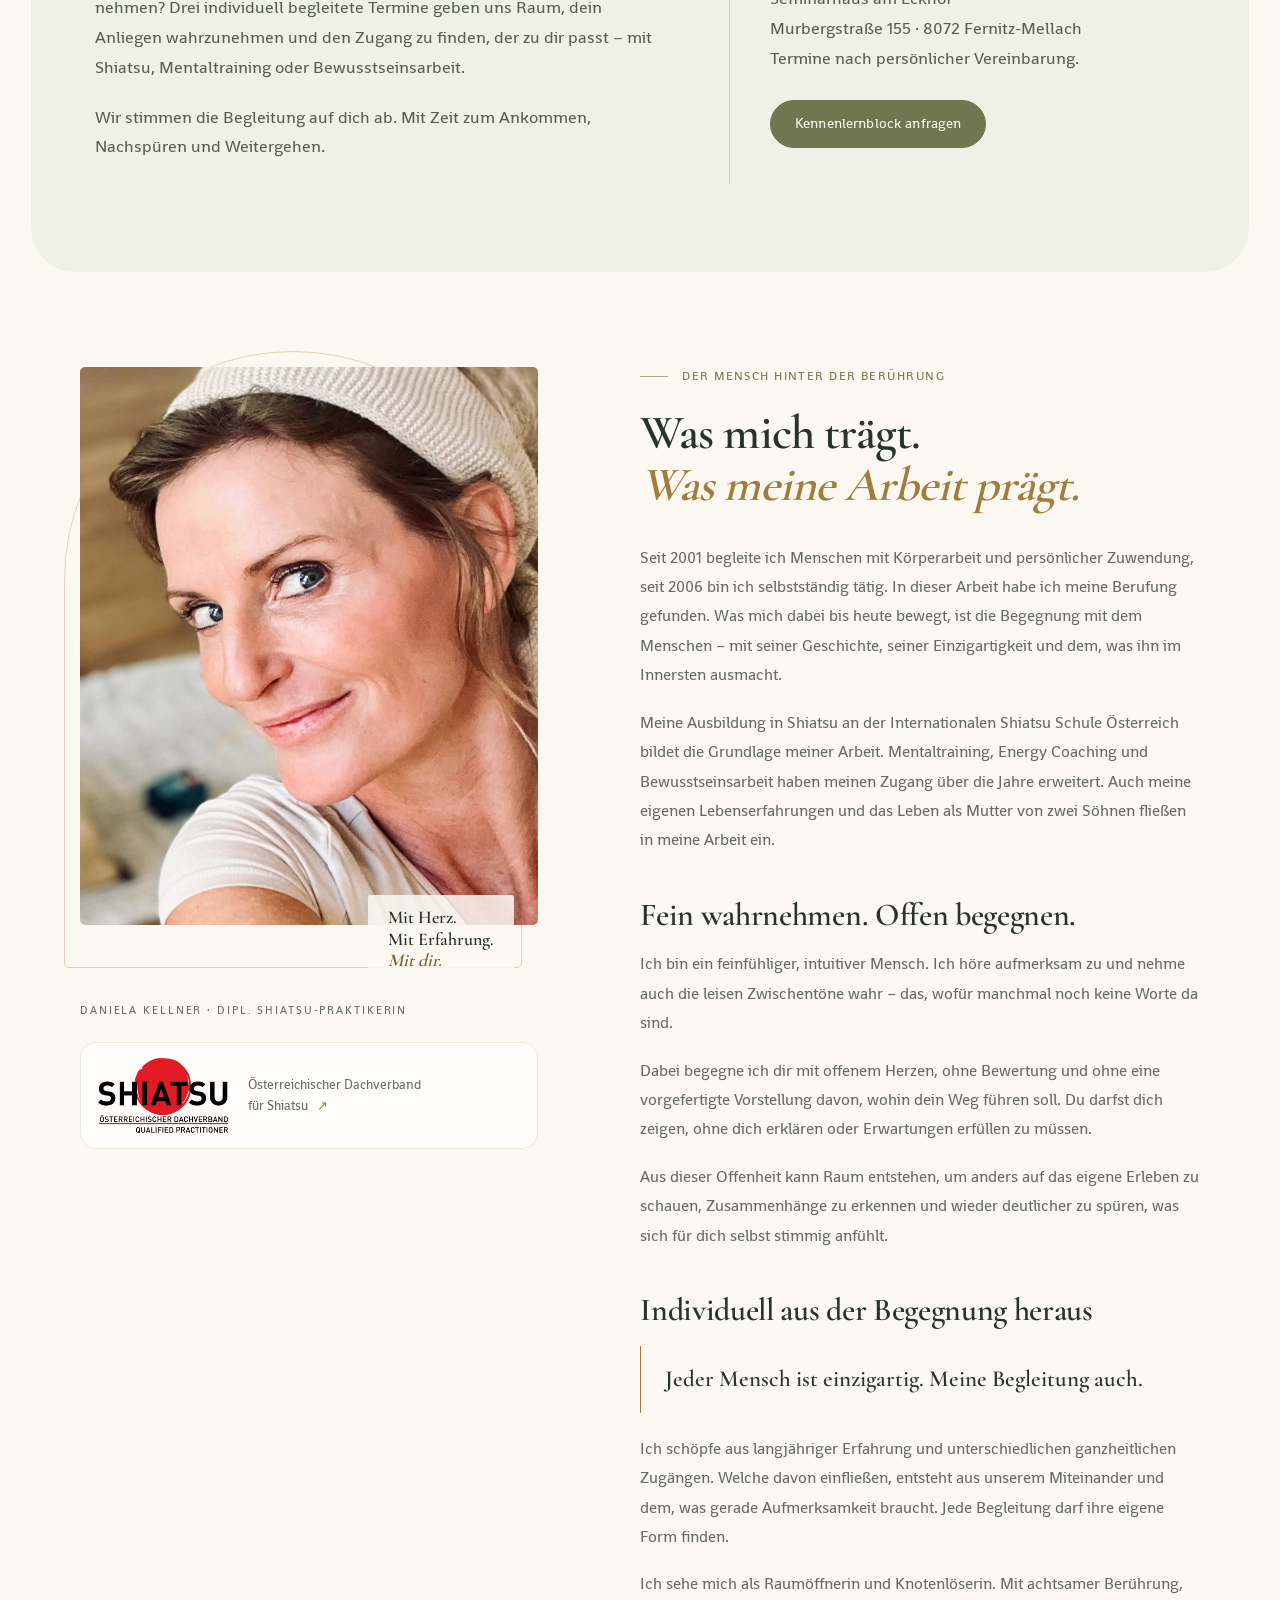
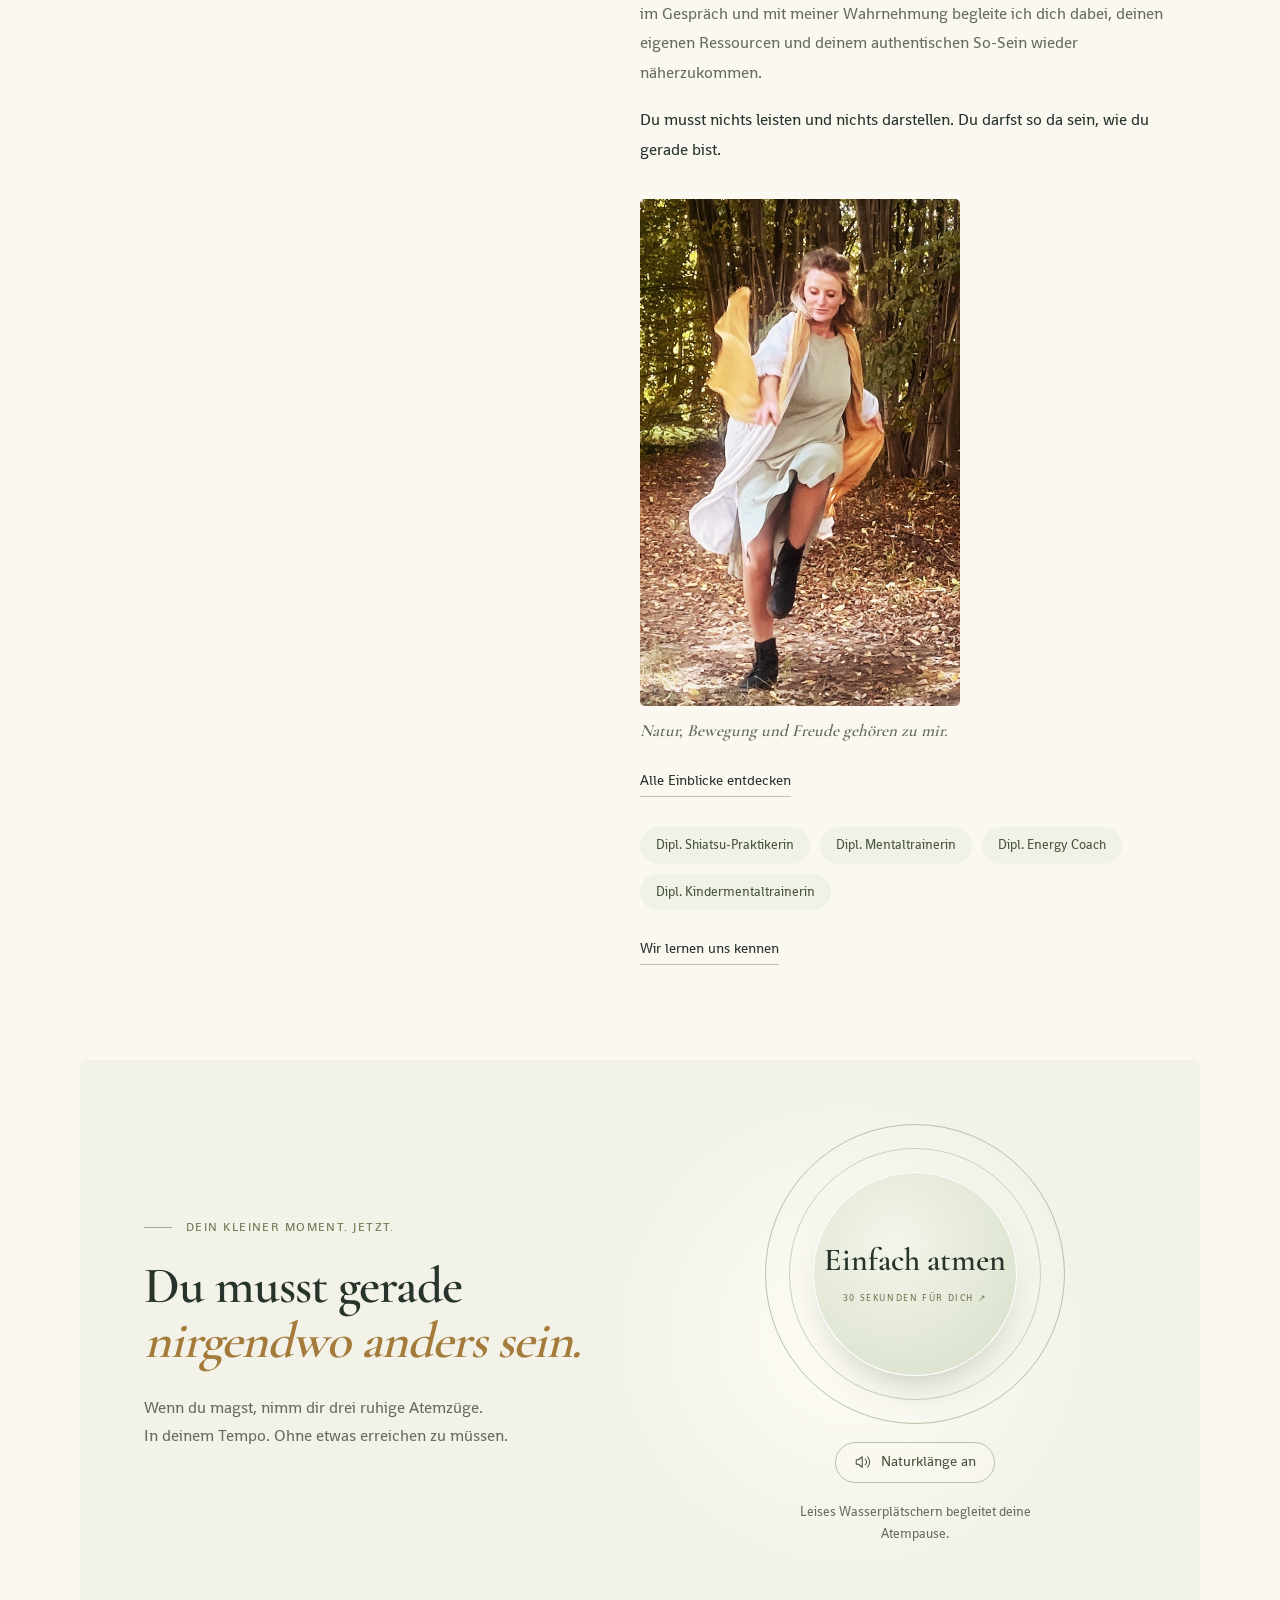
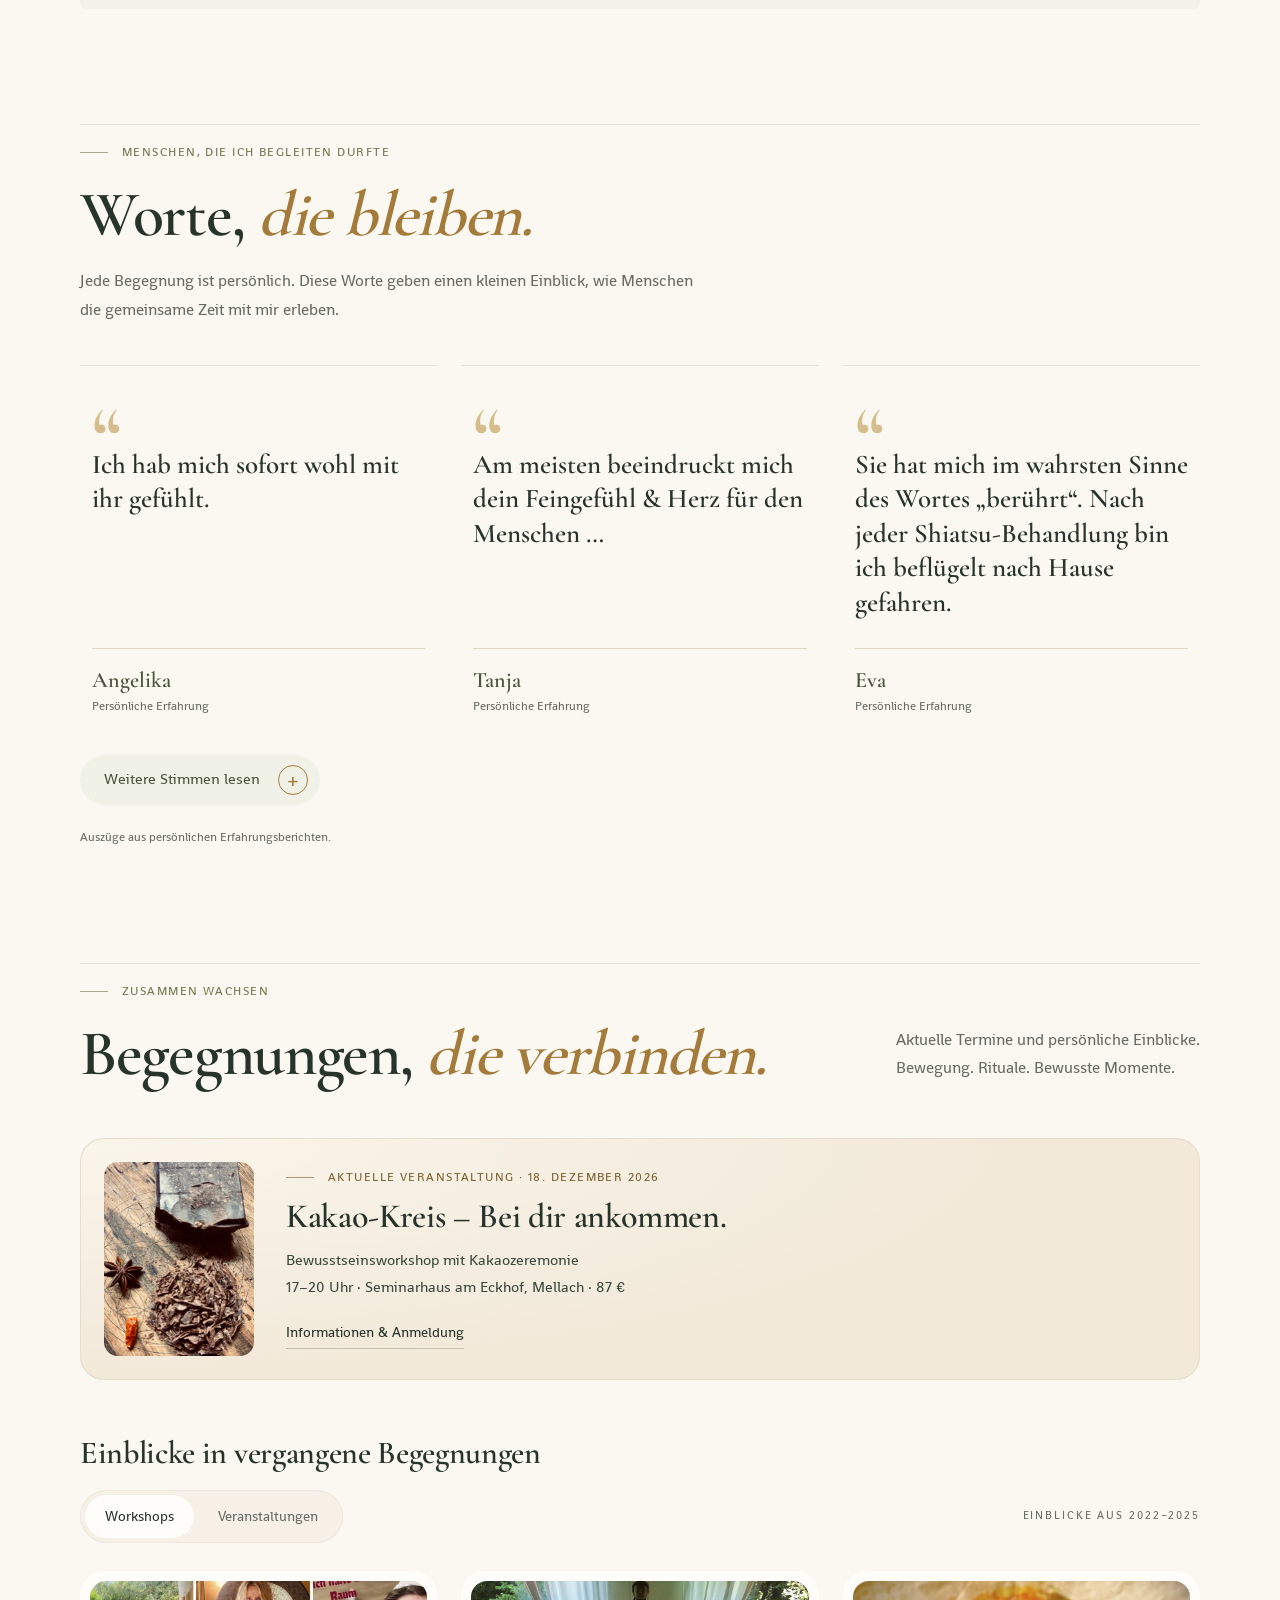
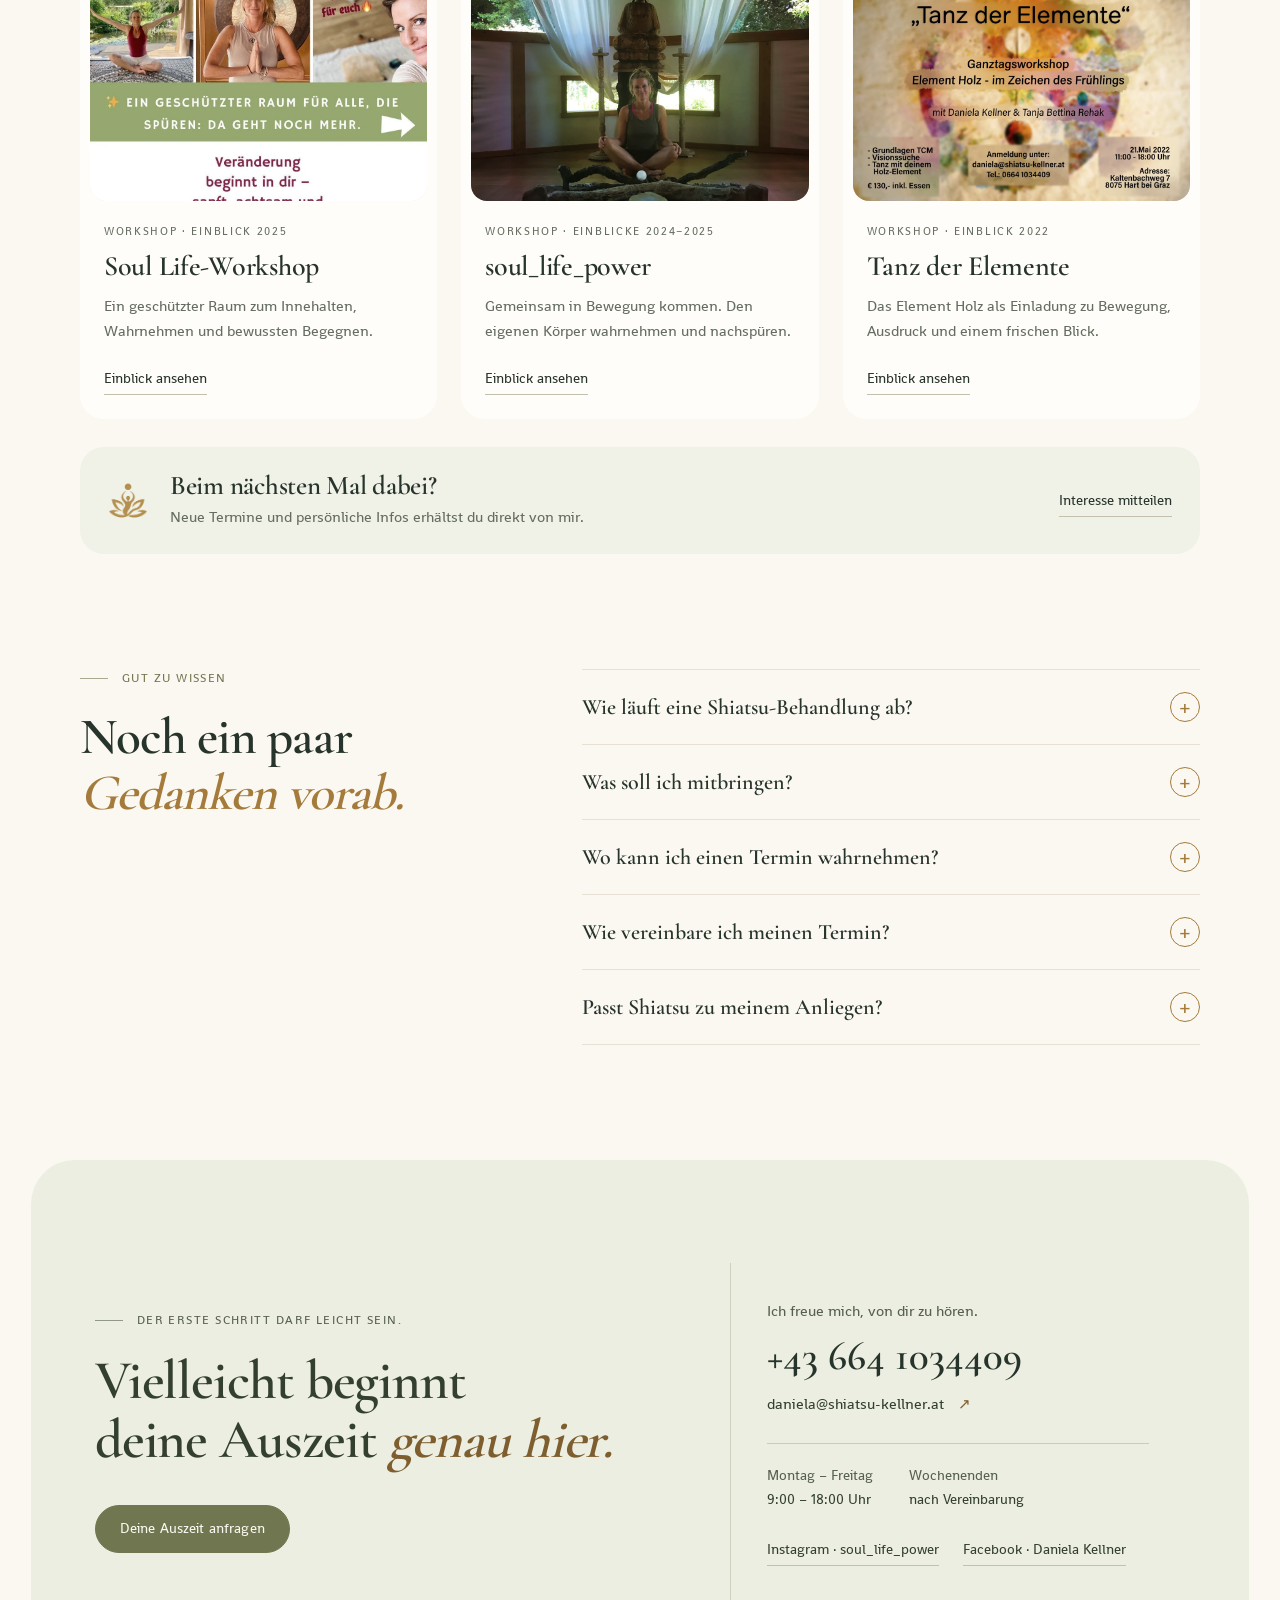
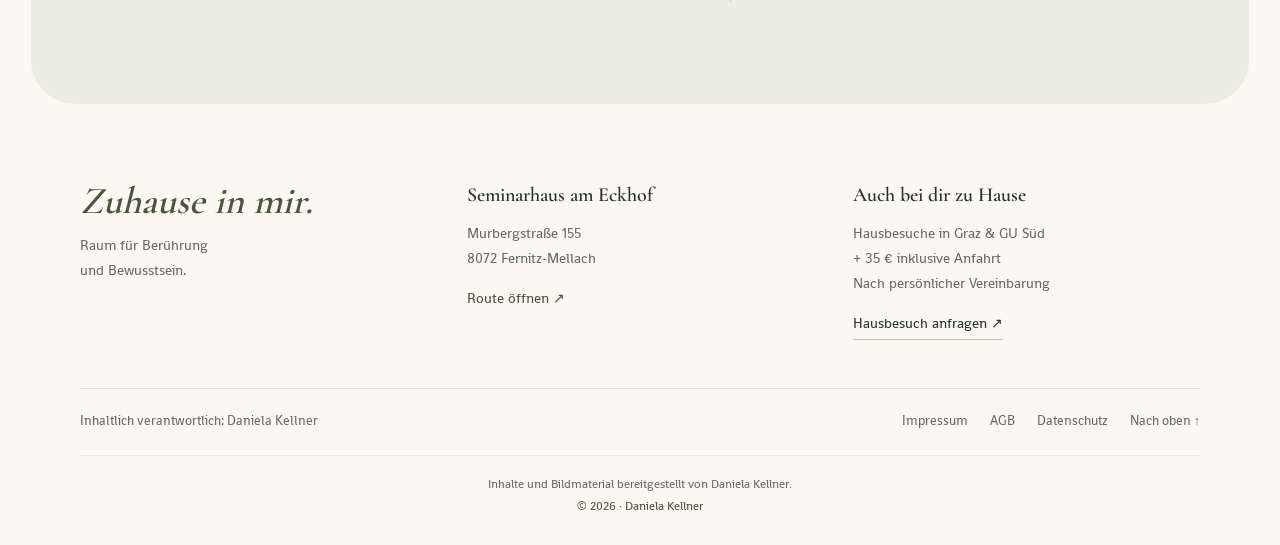
==== commit efedfa30: "Show child mentaltraining diploma on homepage offer" ====
--- a/website/index.html
+++ b/website/index.html
@@ -73,7 +73,7 @@
 
     <section class="offers section-wrap" id="angebot" aria-labelledby="offers-title">
       <div class="section-heading reveal"><div><p class="eyebrow">MEINE ARBEIT MIT DIR</p><h2 id="offers-title">Dein Weg zu <em>mehr bei dir.</em></h2></div><p>So unterschiedlich wie wir Menschen<br> sind auch unsere Wege.</p></div>
-      <div class="offer-grid"><article class="offer-card reveal"><a class="offer-image" data-offer="shiatsu" aria-label="Mehr über Shiatsu erfahren" href="angebote/shiatsu/"><img src="assets/gallery/wm-20261029/shiatsu-seebuehne-behandlung.svg" width="2048" height="1153" alt="Daniela bei einer Shiatsu-Behandlung auf der Seebühne, ihr Gesicht ist zugewandt und gut erkennbar" loading="lazy"><span class="round-arrow" aria-hidden="true">↗</span></a><div class="offer-content"><h3>Shiatsu</h3><p>Achtsamer Druck, sanfte Bewegung und ein Moment, in dem dein Körper im Mittelpunkt steht.</p><dl class="treatment-prices"><div><dt>Erstbehandlung · 90 Min.</dt><dd>119 €</dd></div><div><dt>Sitzung · 60 Min.</dt><dd>89 €</dd></div><div><dt>Sitzung · 90 Min.</dt><dd>119 €</dd></div></dl><a class="text-link" data-offer="shiatsu" href="angebote/shiatsu/">Mehr über Shiatsu <span aria-hidden="true">↗</span></a></div></article><article class="offer-card reveal"><a class="offer-image" data-offer="mental" aria-label="Mehr über Mentaltraining, Coaching und Bewusstsein erfahren" href="angebote/mentaltraining-coaching/"><img src="assets/mentaltraining-daniela-am-fluss.svg" width="1024" height="768" alt="Daniela sitzt mit den Händen am Herzen auf einem steinigen Flussufer in der Natur" loading="lazy"><span class="round-arrow" aria-hidden="true">↗</span></a><div class="offer-content"><h3>Mentaltraining, Coaching &amp; Bewusstsein</h3><p>Meine Herzensarbeit: Raum für deine innere Weisheit, neue Perspektiven und dein authentisches So-Sein.</p><dl class="treatment-prices"><div><dt>60 Minuten</dt><dd>89 €</dd></div><div><dt>90 Minuten</dt><dd>119 €</dd></div></dl><a class="text-link" data-offer="mental" href="angebote/mentaltraining-coaching/">Mehr über Mentaltraining <span aria-hidden="true">↗</span></a></div></article><div class="additional-offers"><article class="offer-card reveal"><a class="offer-image offer-image--scar" data-offer="moxa" aria-label="Mehr über Moxa erfahren" href="angebote/moxa-narbenarbeit/"><img src="assets/gallery/wm-20261120/narben-herzhaende.svg" width="626" height="447" alt="Hände formen ein Herz über dem Unterbauch" loading="lazy"><span class="image-index">03 / NARBENARBEIT</span><span class="round-arrow" aria-hidden="true">↗</span></a><div class="offer-content"><p class="image-credit">Symbolbild · <a href="https://www.magnific.com/free-photo/close-up-hands-making-heart-shape_12977278.htm" target="_blank" rel="noopener">Bild von magnific auf Magnific</a></p><h3>Moxa & Narbenarbeit</h3><p>Wohltuende Wärme und achtsame Arbeit im Bereich von Narben. Gemeinsam besprechen wir, was zu dir passt.</p><dl class="treatment-prices"><div><dt>90 Minuten</dt><dd>119 €</dd></div></dl><a class="text-link" data-offer="moxa" href="angebote/moxa-narbenarbeit/">Mehr über Moxa &amp; Narbenarbeit <span aria-hidden="true">↗</span></a></div></article><article class="offer-card offer-card--children offer-card--pregnancy reveal" id="schwangerschaft"><a class="offer-image pregnancy-image" data-offer="schwangerschaft" aria-label="Mehr über die Begleitung in Schwangerschaft, Geburt und Babyzeit erfahren" href="angebote/schwangerschaft-geburt-baby/"><img src="assets/gallery/wm-20261115/schwangerschaft-herzhaende.svg" width="1024" height="958" alt="Danielas Hände bilden ein Herz auf ihrem schwangeren Bauch" loading="lazy"><span class="image-index">04 / GEMEINSAM ANKOMMEN</span><span class="round-arrow" aria-hidden="true">↗</span></a><div class="offer-content"><p class="eyebrow">ACHTSAM BEGLEITET · VON ANFANG AN</p><h3>Schwangerschaft,<br>Geburt &amp; Baby</h3><p>Achtsame Begleitung für dich und dein Baby – während der Schwangerschaft, rund um die Geburt und im Wochenbett. Geburtsbegleitung nach persönlicher Absprache.</p><a class="text-link" data-offer="schwangerschaft" href="angebote/schwangerschaft-geburt-baby/">Mehr über die Begleitung erfahren <span aria-hidden="true">↗</span></a></div></article><article class="offer-card offer-card--children offer-card--without-photo reveal"><div class="offer-content"><p class="eyebrow">KÖRPERARBEIT &amp; MENTALTRAINING</p><h3>Kinder &amp;<br>Jugendliche</h3><p>Körperarbeit und Mentaltraining, abgestimmt auf die Bedürfnisse deines Kindes. Mit Raum für Gefühle, Selbstvertrauen und Entwicklung.</p><dl class="treatment-prices"><div><dt>Körperarbeit · bis 12 Jahre · 40 Min.</dt><dd>55 €</dd></div></dl><a class="text-link" data-offer="kinder" href="angebote/kinderbehandlung/">Mehr zur Kinderbehandlung <span aria-hidden="true">↗</span></a><a class="text-link" data-offer="kindermental" href="angebote/kinder-mentaltraining/">Kinder-Mentaltraining entdecken <span aria-hidden="true">↗</span></a></div></article></div>      </div>
+      <div class="offer-grid"><article class="offer-card reveal"><a class="offer-image" data-offer="shiatsu" aria-label="Mehr über Shiatsu erfahren" href="angebote/shiatsu/"><img src="assets/gallery/wm-20261029/shiatsu-seebuehne-behandlung.svg" width="2048" height="1153" alt="Daniela bei einer Shiatsu-Behandlung auf der Seebühne, ihr Gesicht ist zugewandt und gut erkennbar" loading="lazy"><span class="round-arrow" aria-hidden="true">↗</span></a><div class="offer-content"><h3>Shiatsu</h3><p>Achtsamer Druck, sanfte Bewegung und ein Moment, in dem dein Körper im Mittelpunkt steht.</p><dl class="treatment-prices"><div><dt>Erstbehandlung · 90 Min.</dt><dd>119 €</dd></div><div><dt>Sitzung · 60 Min.</dt><dd>89 €</dd></div><div><dt>Sitzung · 90 Min.</dt><dd>119 €</dd></div></dl><a class="text-link" data-offer="shiatsu" href="angebote/shiatsu/">Mehr über Shiatsu <span aria-hidden="true">↗</span></a></div></article><article class="offer-card reveal"><a class="offer-image" data-offer="mental" aria-label="Mehr über Mentaltraining, Coaching und Bewusstsein erfahren" href="angebote/mentaltraining-coaching/"><img src="assets/mentaltraining-daniela-am-fluss.svg" width="1024" height="768" alt="Daniela sitzt mit den Händen am Herzen auf einem steinigen Flussufer in der Natur" loading="lazy"><span class="round-arrow" aria-hidden="true">↗</span></a><div class="offer-content"><h3>Mentaltraining, Coaching &amp; Bewusstsein</h3><p>Meine Herzensarbeit: Raum für deine innere Weisheit, neue Perspektiven und dein authentisches So-Sein.</p><dl class="treatment-prices"><div><dt>60 Minuten</dt><dd>89 €</dd></div><div><dt>90 Minuten</dt><dd>119 €</dd></div></dl><a class="text-link" data-offer="mental" href="angebote/mentaltraining-coaching/">Mehr über Mentaltraining <span aria-hidden="true">↗</span></a></div></article><div class="additional-offers"><article class="offer-card reveal"><a class="offer-image offer-image--scar" data-offer="moxa" aria-label="Mehr über Moxa erfahren" href="angebote/moxa-narbenarbeit/"><img src="assets/gallery/wm-20261120/narben-herzhaende.svg" width="626" height="447" alt="Hände formen ein Herz über dem Unterbauch" loading="lazy"><span class="image-index">03 / NARBENARBEIT</span><span class="round-arrow" aria-hidden="true">↗</span></a><div class="offer-content"><p class="image-credit">Symbolbild · <a href="https://www.magnific.com/free-photo/close-up-hands-making-heart-shape_12977278.htm" target="_blank" rel="noopener">Bild von magnific auf Magnific</a></p><h3>Moxa & Narbenarbeit</h3><p>Wohltuende Wärme und achtsame Arbeit im Bereich von Narben. Gemeinsam besprechen wir, was zu dir passt.</p><dl class="treatment-prices"><div><dt>90 Minuten</dt><dd>119 €</dd></div></dl><a class="text-link" data-offer="moxa" href="angebote/moxa-narbenarbeit/">Mehr über Moxa &amp; Narbenarbeit <span aria-hidden="true">↗</span></a></div></article><article class="offer-card offer-card--children offer-card--pregnancy reveal" id="schwangerschaft"><a class="offer-image pregnancy-image" data-offer="schwangerschaft" aria-label="Mehr über die Begleitung in Schwangerschaft, Geburt und Babyzeit erfahren" href="angebote/schwangerschaft-geburt-baby/"><img src="assets/gallery/wm-20261115/schwangerschaft-herzhaende.svg" width="1024" height="958" alt="Danielas Hände bilden ein Herz auf ihrem schwangeren Bauch" loading="lazy"><span class="image-index">04 / GEMEINSAM ANKOMMEN</span><span class="round-arrow" aria-hidden="true">↗</span></a><div class="offer-content"><p class="eyebrow">ACHTSAM BEGLEITET · VON ANFANG AN</p><h3>Schwangerschaft,<br>Geburt &amp; Baby</h3><p>Achtsame Begleitung für dich und dein Baby – während der Schwangerschaft, rund um die Geburt und im Wochenbett. Geburtsbegleitung nach persönlicher Absprache.</p><a class="text-link" data-offer="schwangerschaft" href="angebote/schwangerschaft-geburt-baby/">Mehr über die Begleitung erfahren <span aria-hidden="true">↗</span></a></div></article><article class="offer-card offer-card--children offer-card--without-photo reveal"><div class="offer-content"><p class="eyebrow">KÖRPERARBEIT &amp; MENTALTRAINING</p><h3>Kinder &amp;<br>Jugendliche</h3><p>Als Dipl. Kindermentaltrainerin begleite ich dein Kind mit Körperarbeit und Mentaltraining – individuell abgestimmt und mit Raum für Gefühle, Selbstvertrauen und Entwicklung.</p><dl class="treatment-prices"><div><dt>Körperarbeit · bis 12 Jahre · 40 Min.</dt><dd>55 €</dd></div></dl><a class="text-link" data-offer="kinder" href="angebote/kinderbehandlung/">Mehr zur Kinderbehandlung <span aria-hidden="true">↗</span></a><a class="text-link" data-offer="kindermental" href="angebote/kinder-mentaltraining/">Kinder-Mentaltraining entdecken <span aria-hidden="true">↗</span></a></div></article></div>      </div>
 
 
       <article class="breath-offer" id="atem-bewegung" aria-labelledby="breath-offer-title">
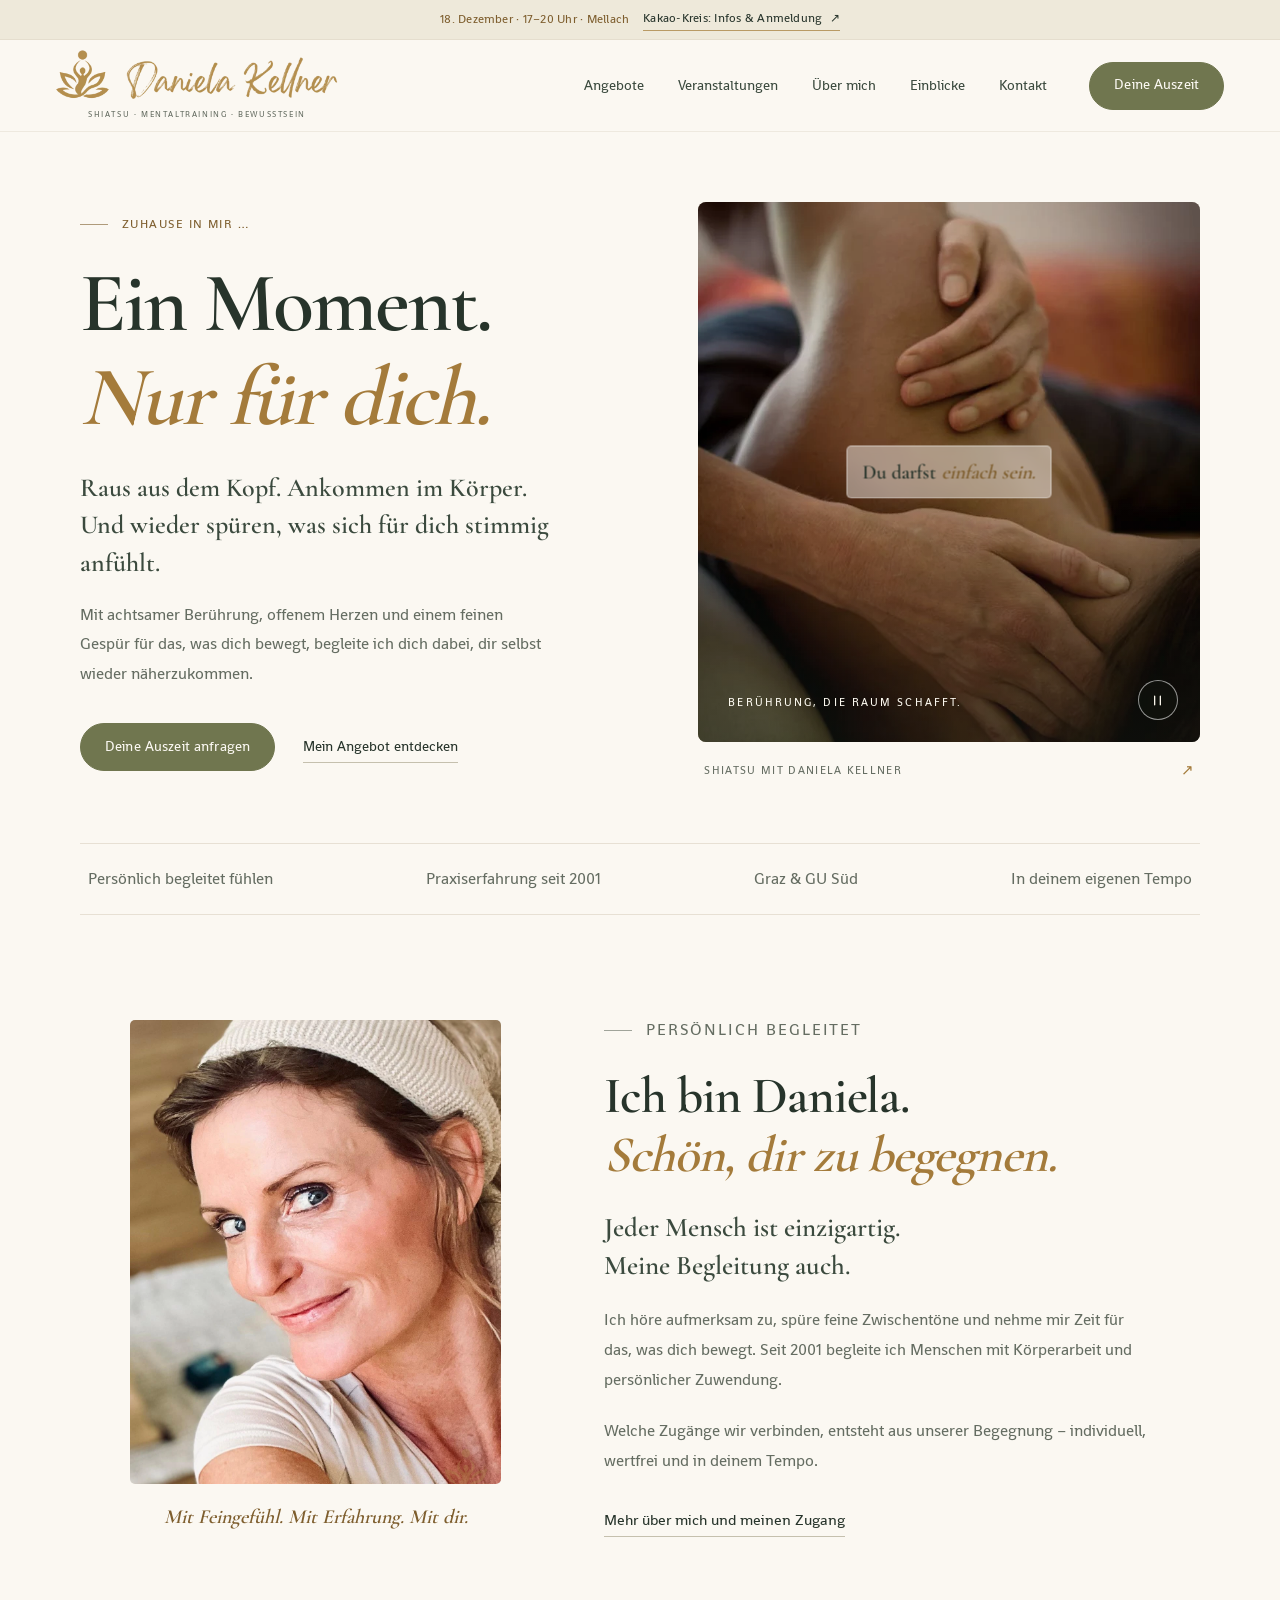
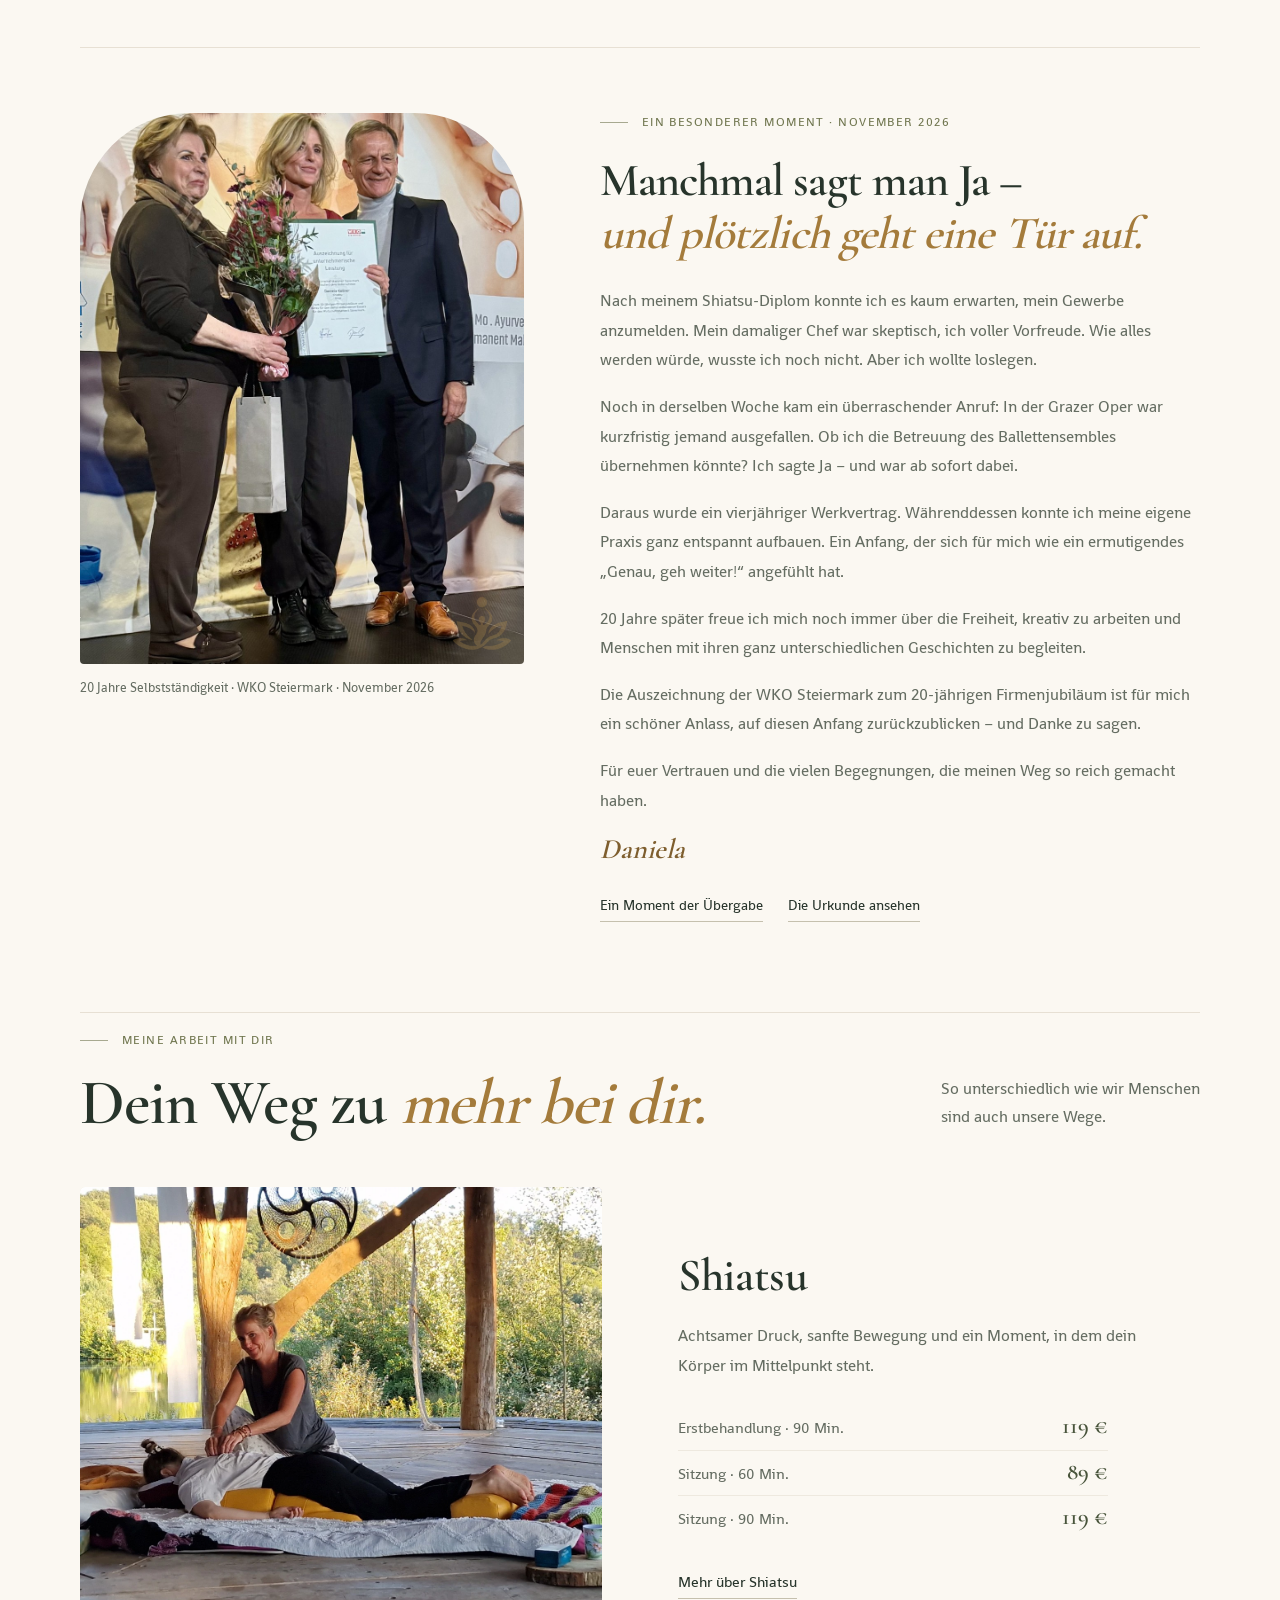
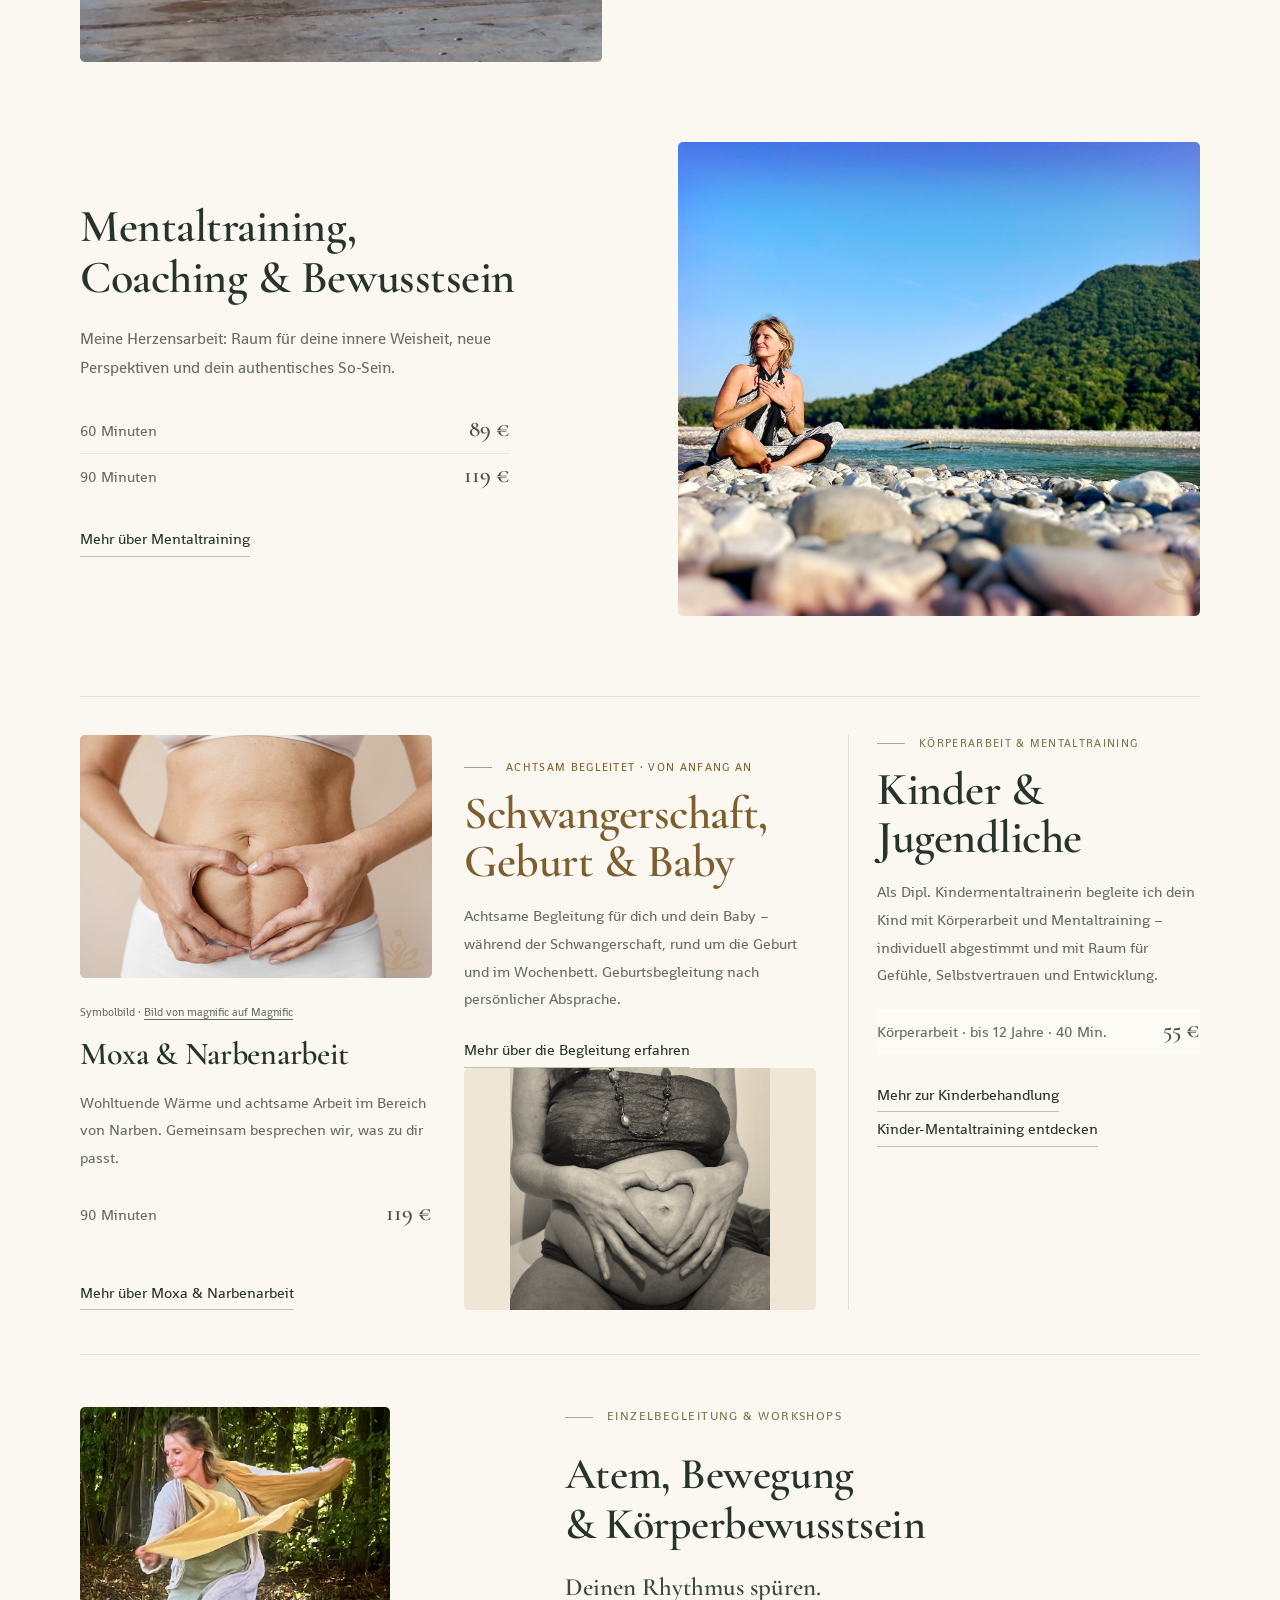
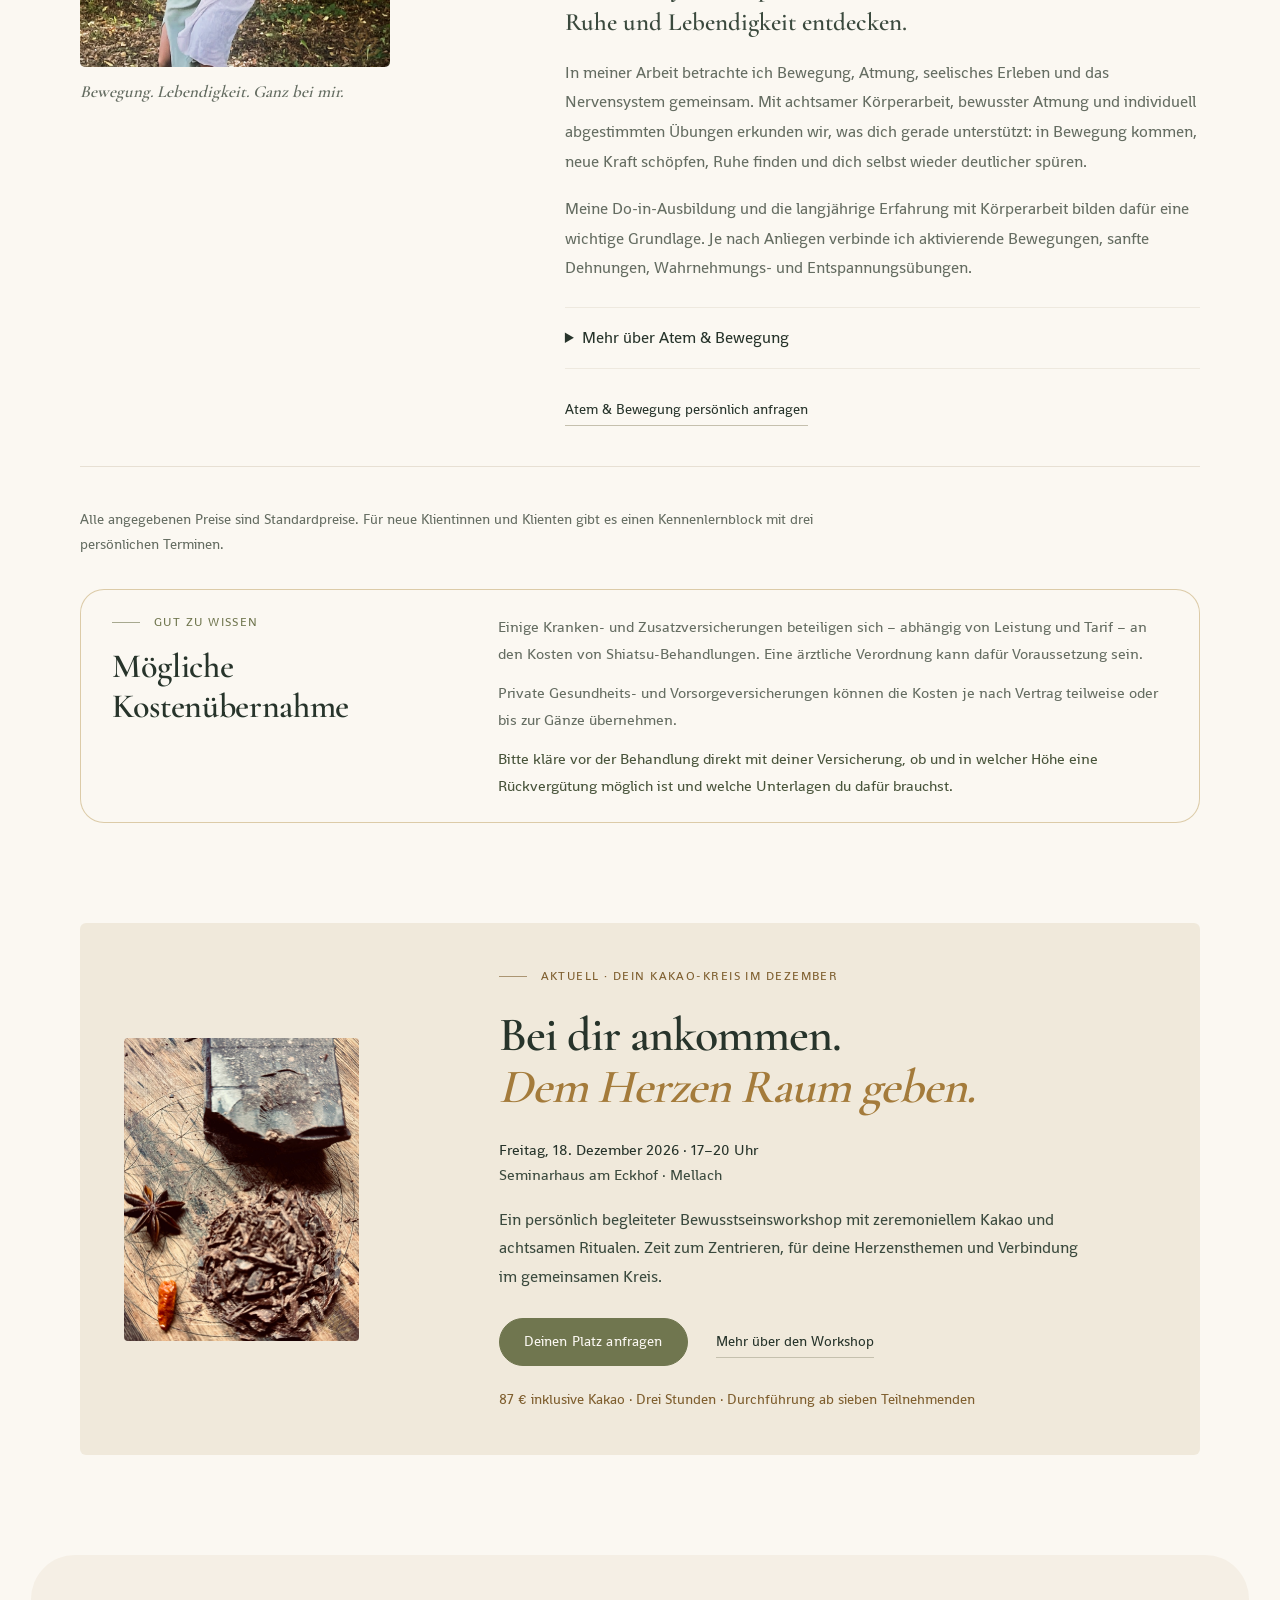
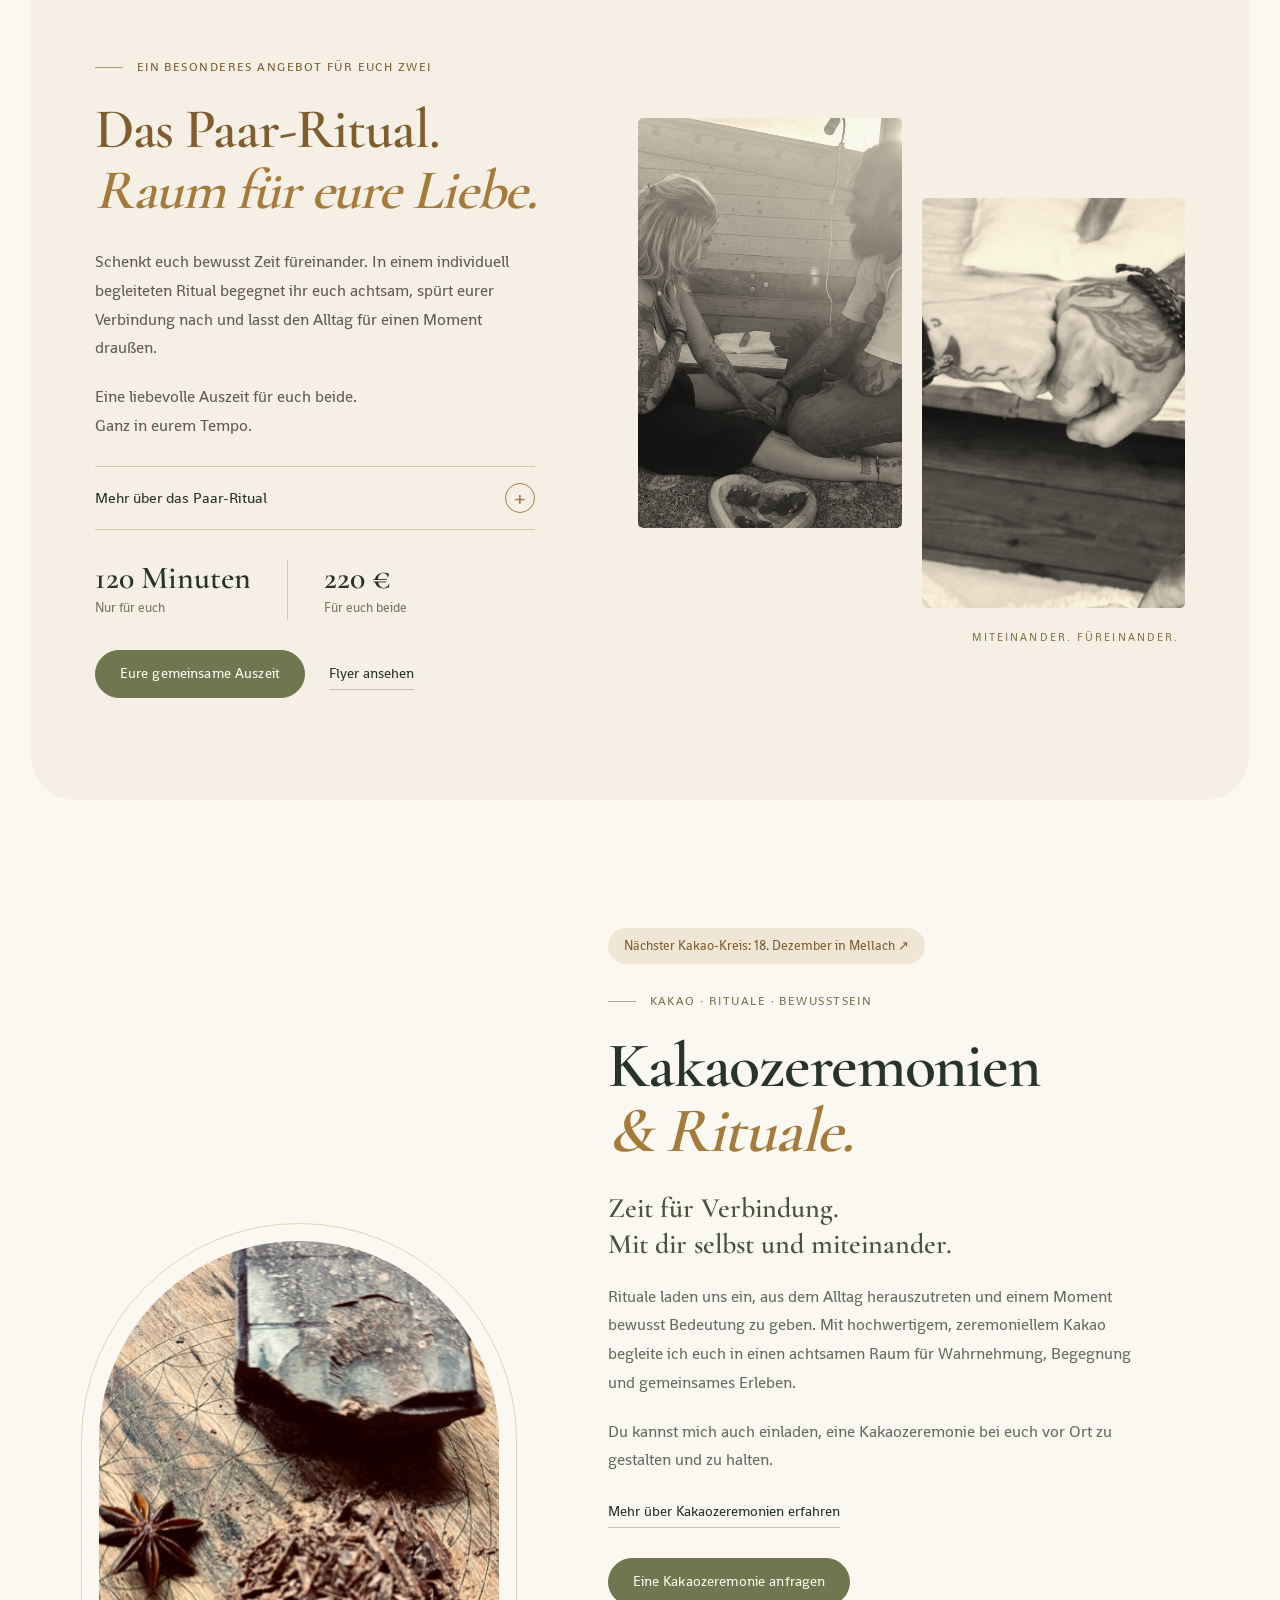
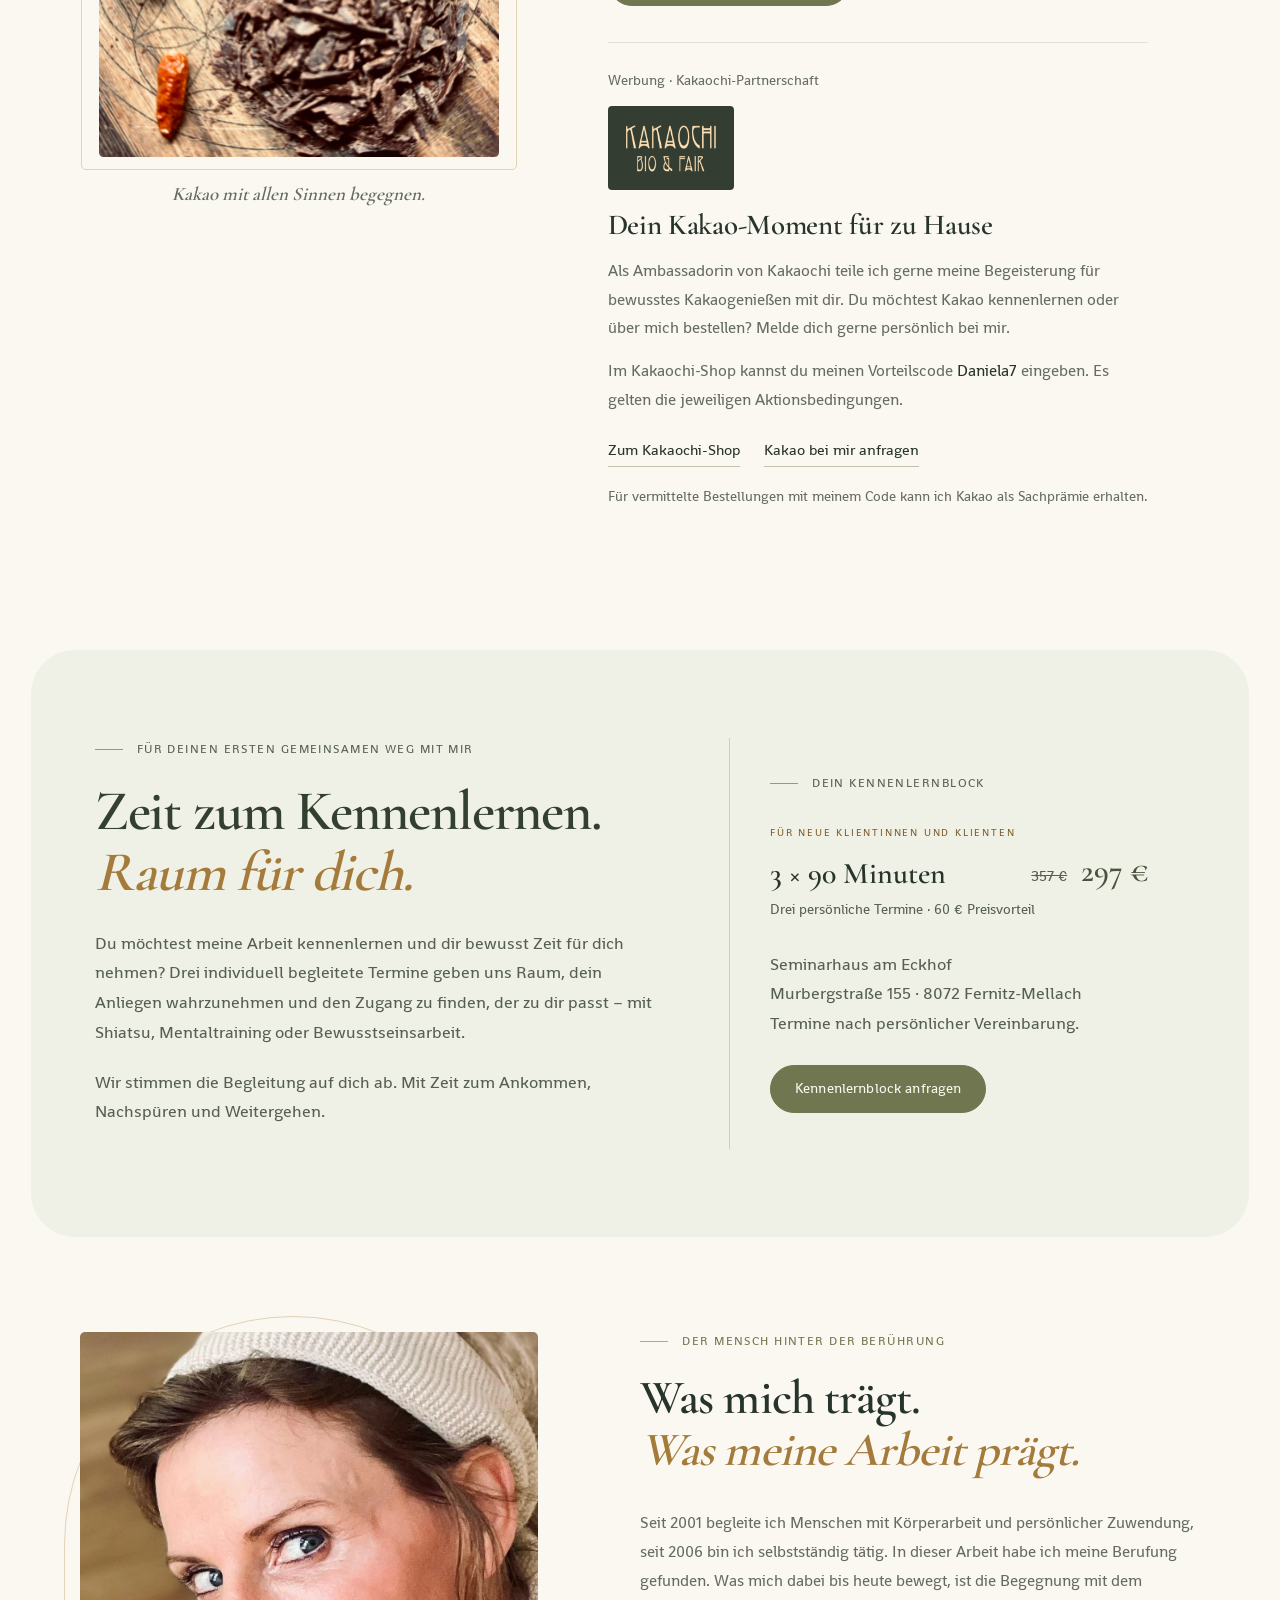
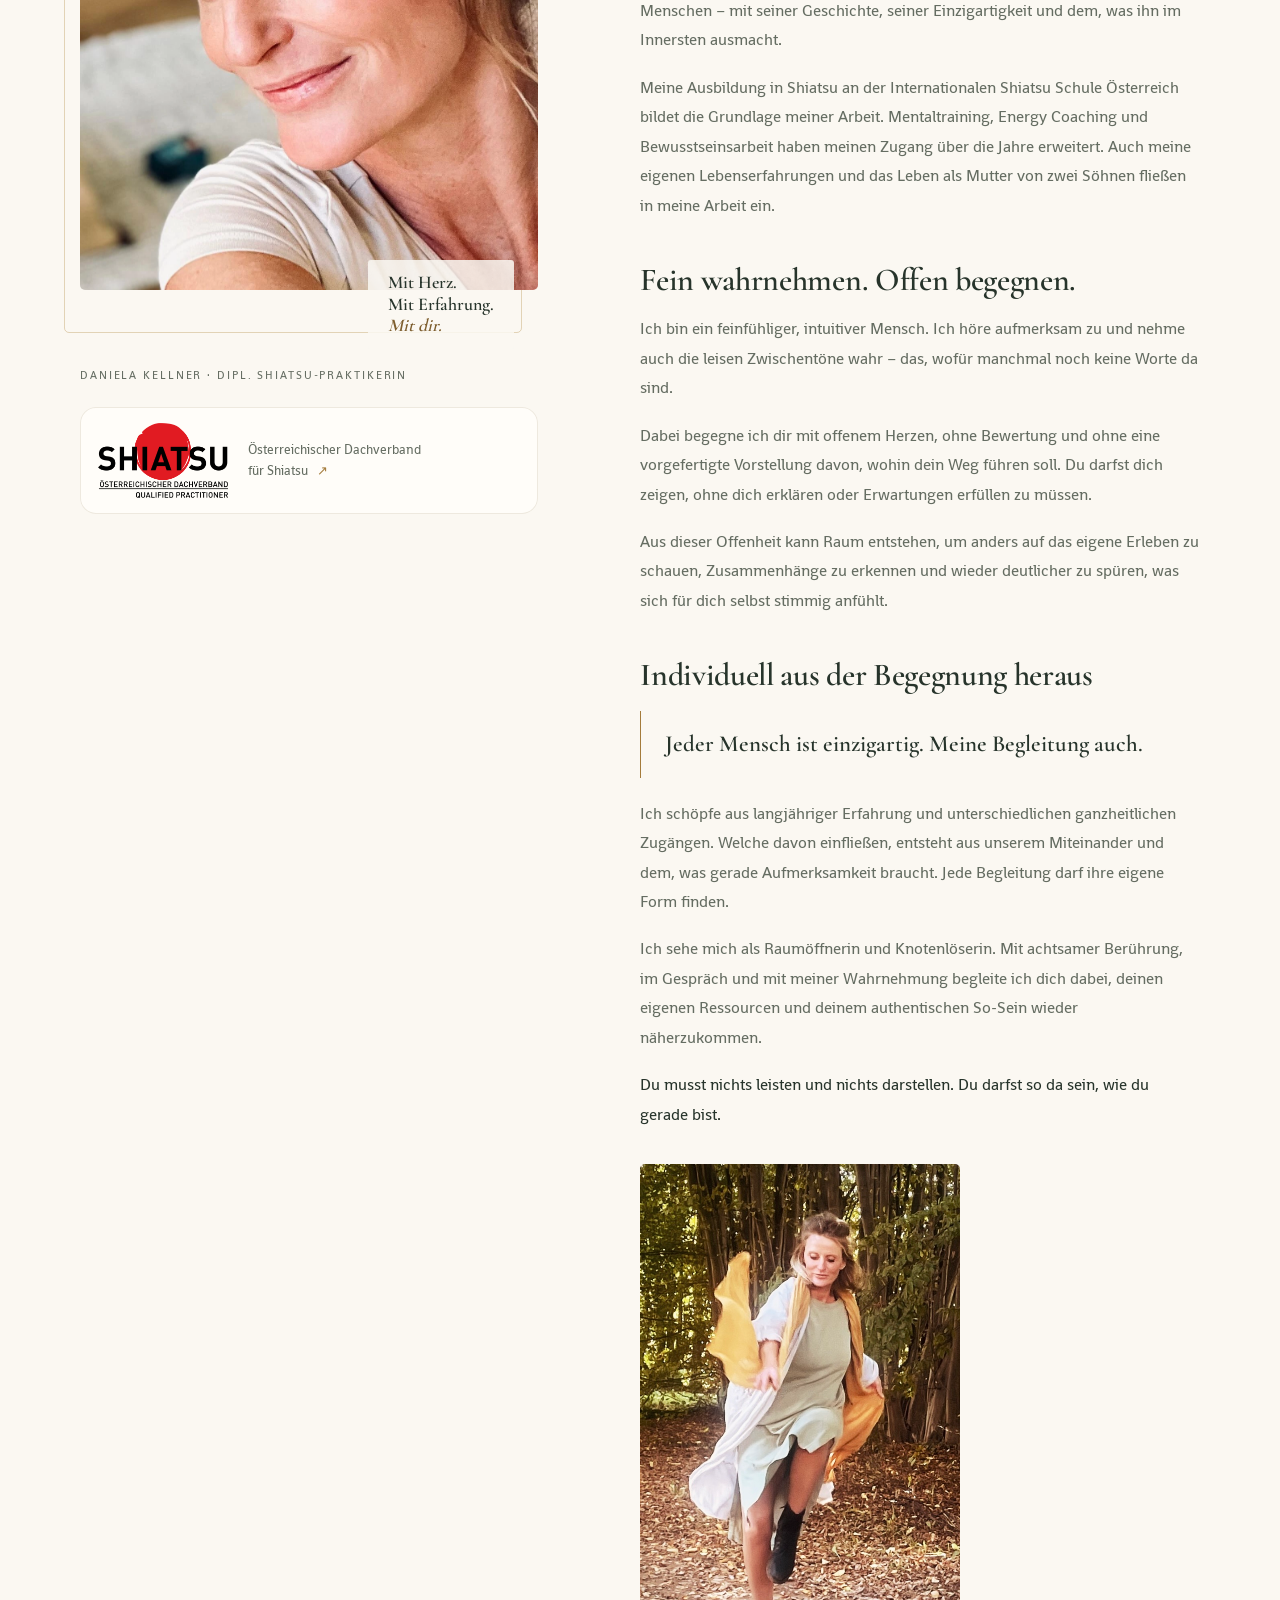
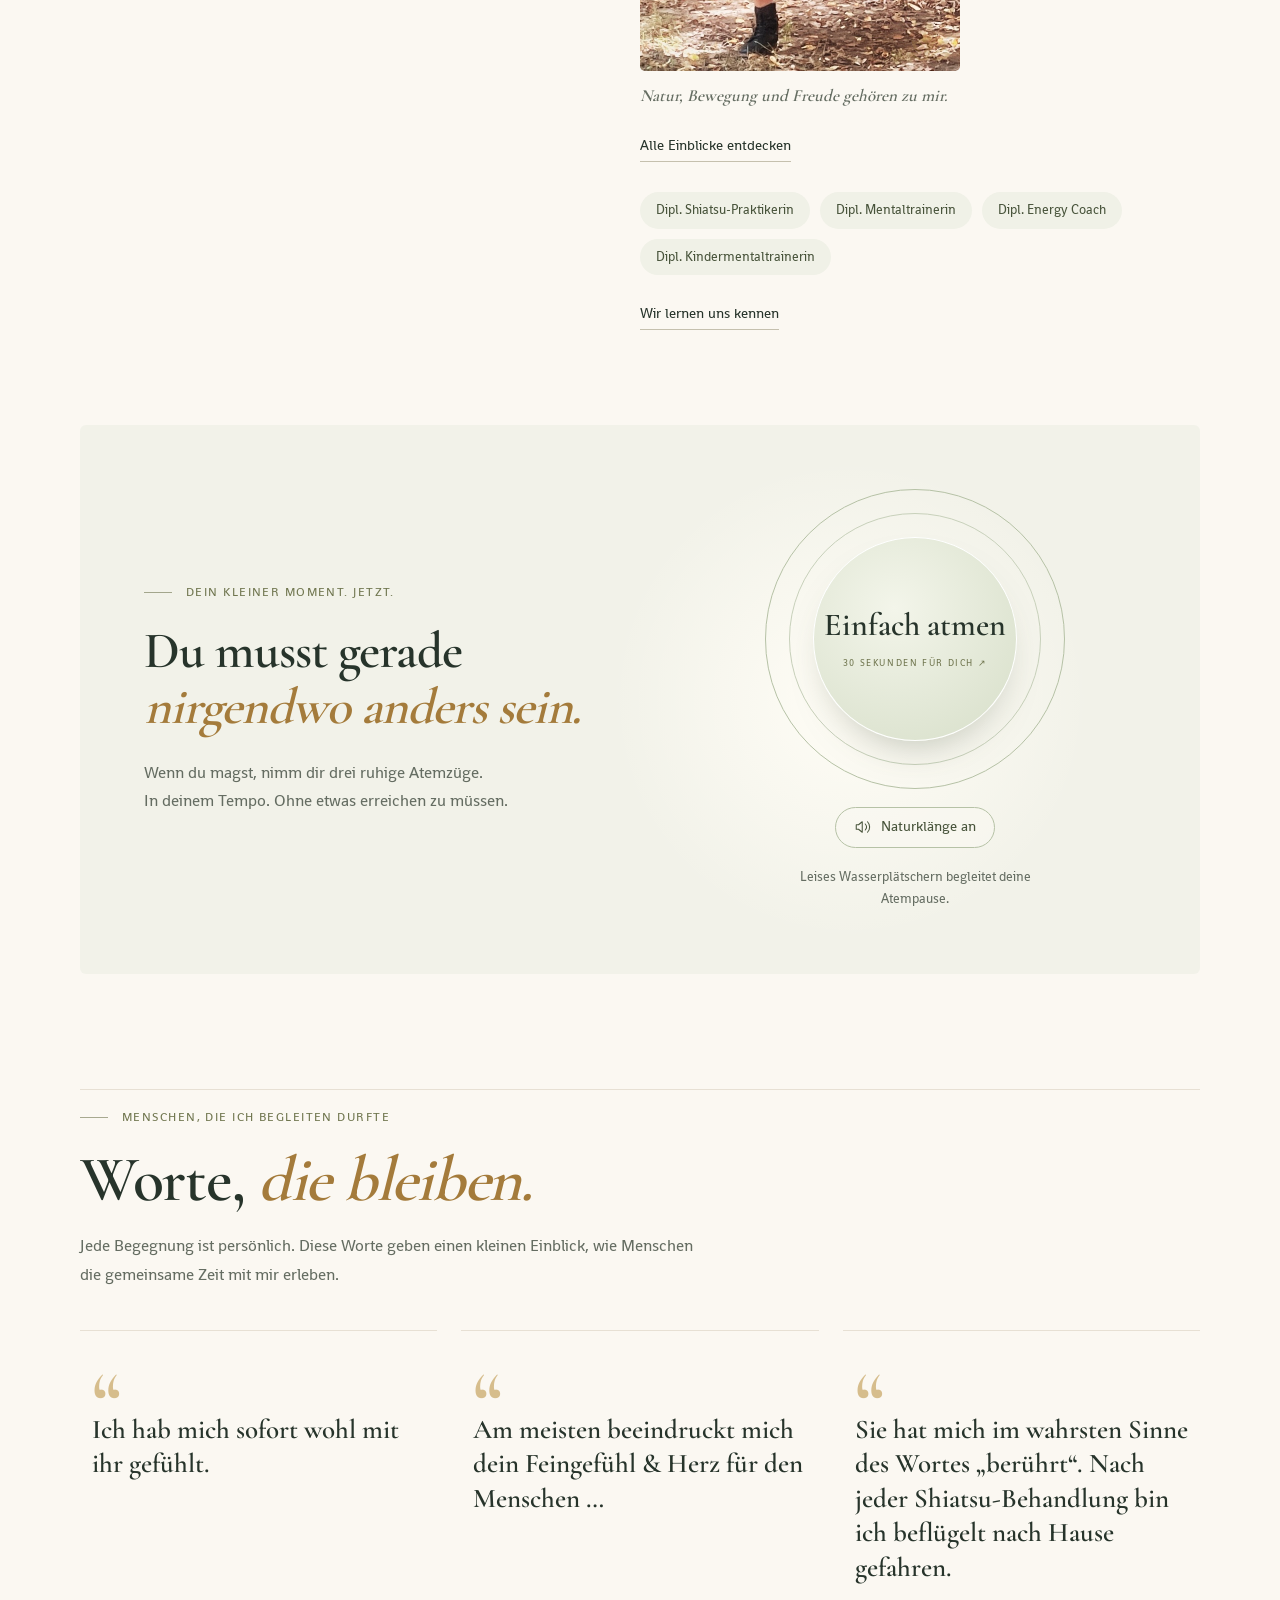
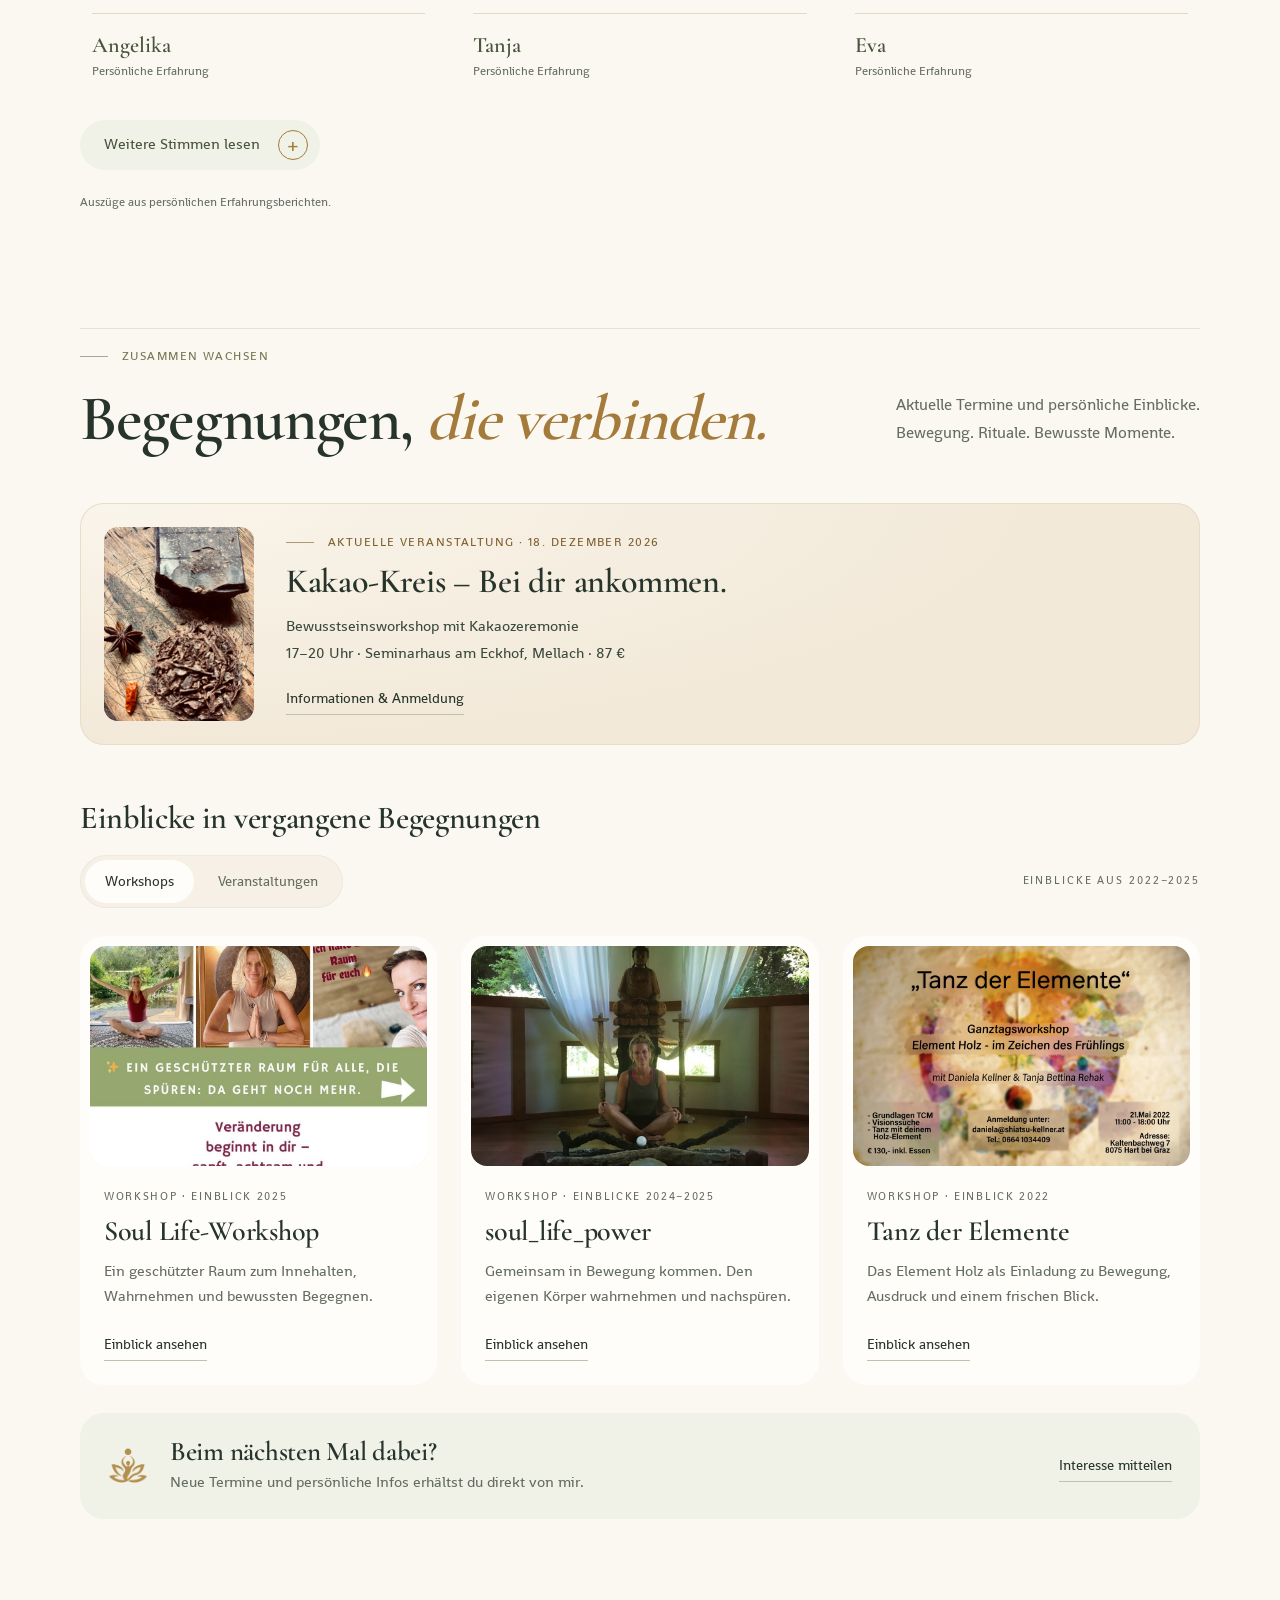
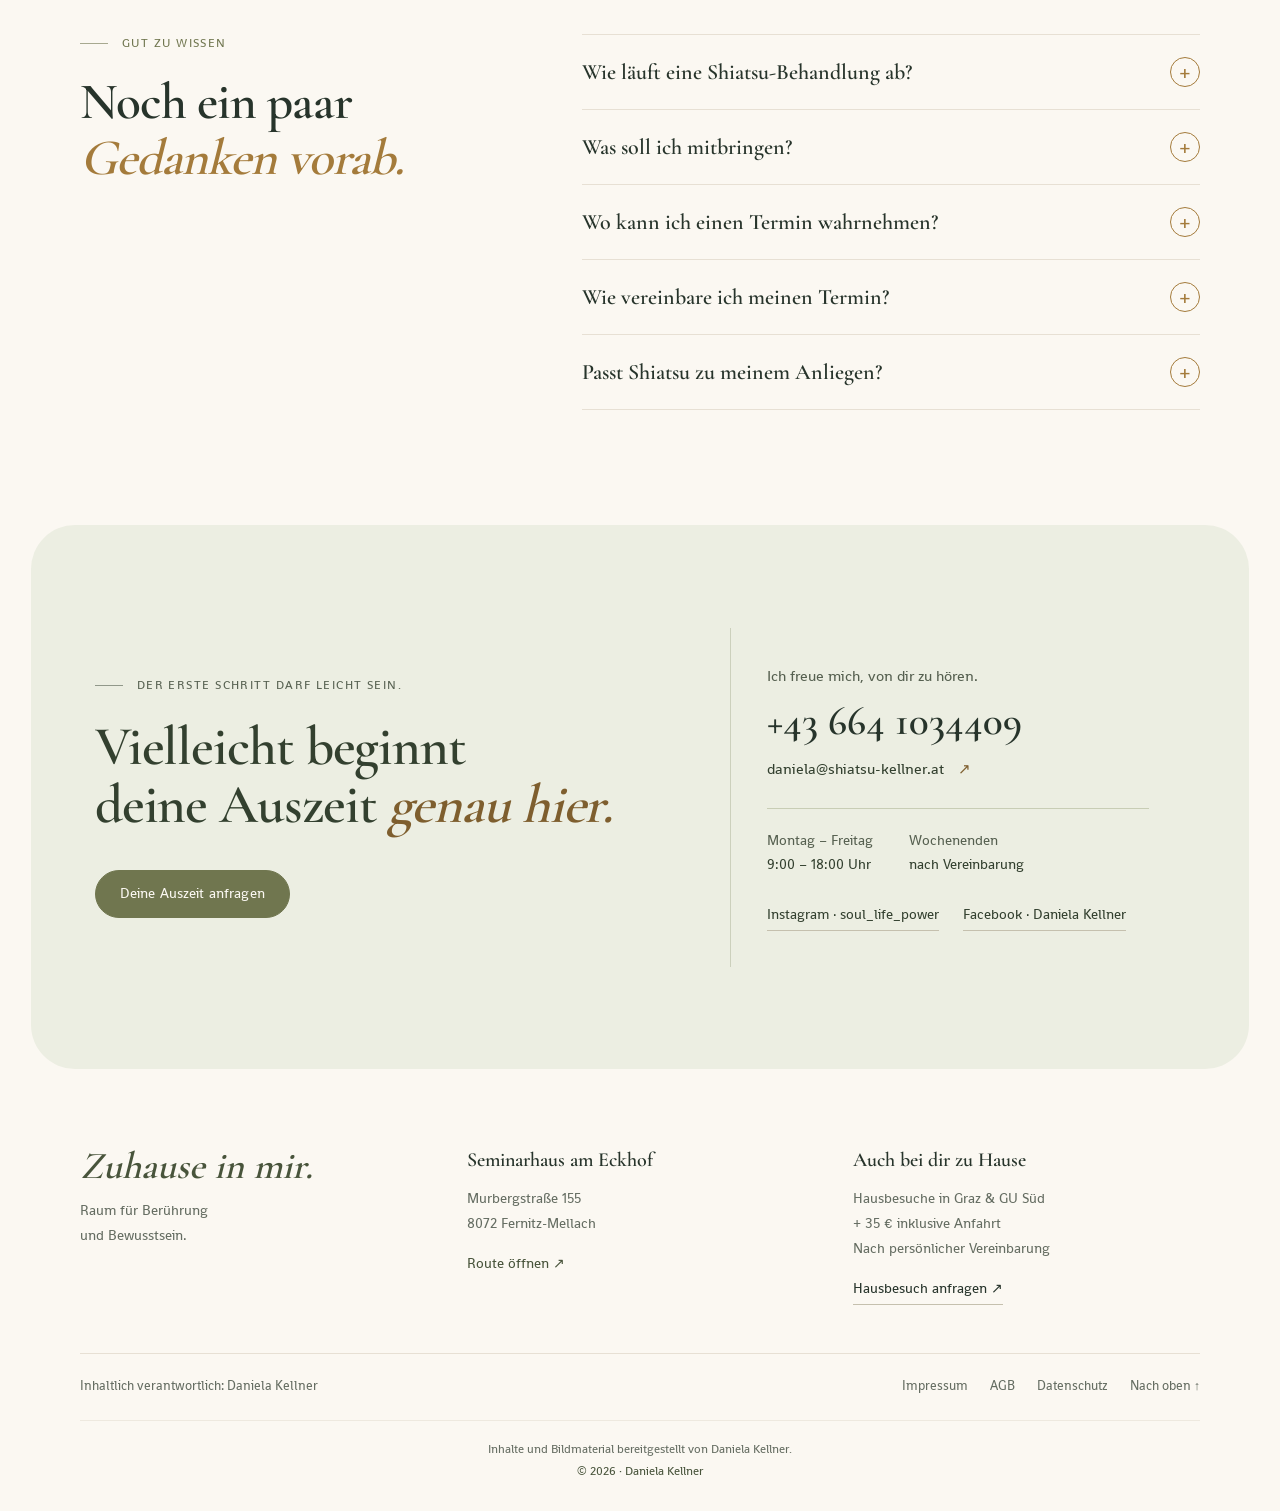
==== commit bca8d760: "Add personal WKO anniversary story and ceremony gallery" ====
--- a/website/index.html
+++ b/website/index.html
@@ -11,18 +11,18 @@
   <meta property="og:type" content="website">
   <meta property="og:locale" content="de_AT">
   <meta property="og:site_name" content="Daniela Kellner · Shiatsu & Bewusstsein">
-  <meta property="og:title" content="Daniela Kellner · Zuhause in mir | Shiatsu &amp; Bewusstsein">
+  <meta property="og:title" content="Daniela Kellner · Zeit für dich.">
   <meta property="og:description" content="Shiatsu, Mentaltraining und persönliche Begleitung mit Daniela Kellner in Mellach bei Graz. Auch für Schwangerschaft, Kinder und Paare. Erfahrung seit 2001.">
   <meta property="og:url" content="https://shiatsu-kellner.at/">
-  <meta property="og:image" content="https://shiatsu-kellner.at/assets/gallery/website-entdecken.webp">
-  <meta property="og:image:type" content="image/webp">
-  <meta property="og:image:width" content="1402">
-  <meta property="og:image:height" content="1122">
-  <meta property="og:image:alt" content="Daniela Kellner · Shiatsu & Bewusstsein – Neues entdecken. Dem Eigenen näherkommen.">
+  <meta property="og:image" content="https://shiatsu-kellner.at/assets/linkvorschau-daniela-gelbes-tuch-20261124.jpg">
+  <meta property="og:image:type" content="image/jpeg">
+  <meta property="og:image:width" content="1733">
+  <meta property="og:image:height" content="907">
+  <meta property="og:image:alt" content="Daniela Kellner mit gelbem Tuch im Grünen. Zeit für dich. Entdecke, was dich stärkt.">
   <meta name="twitter:card" content="summary_large_image">
   <meta name="twitter:title" content="Daniela Kellner · Shiatsu & Bewusstsein">
   <meta name="twitter:description" content="Shiatsu, Mentaltraining und persönliche Begleitung mit Daniela Kellner in Mellach bei Graz. Auch für Schwangerschaft, Kinder und Paare. Erfahrung seit 2001.">
-  <meta name="twitter:image" content="https://shiatsu-kellner.at/assets/gallery/website-entdecken.webp">
+  <meta name="twitter:image" content="https://shiatsu-kellner.at/assets/linkvorschau-daniela-gelbes-tuch-20261124.jpg">
   <link rel="icon" href="assets/logo-claim.png" type="image/png">
   <link rel="preload" href="assets/cormorant.ttf" as="font" type="font/ttf" crossorigin>
   <link rel="stylesheet" href="style.css?v=20261120-mobil-fest">
@@ -32,10 +32,9 @@
   <script src="pond-audio.js" defer></script>
   <script src="app.js?v=20261122-qualifikationen" defer></script>
   <script src="gallery.js?v=20261115-schwangerschaft" defer></script>
-  <script src="pageview.js" defer></script>
-
-  <script id="practice-search-data" type="application/ld+json">{"@context":"https://schema.org","@graph":[{"@type":"LocalBusiness","@id":"https://shiatsu-kellner.at/#praxis","name":"Daniela Kellner · Shiatsu & Bewusstsein","url":"https://shiatsu-kellner.at/","telephone":"+436641034409","email":"daniela@shiatsu-kellner.at","logo":"https://shiatsu-kellner.at/assets/daniela-logo.webp","image":"https://shiatsu-kellner.at/assets/daniela-portraet-2026.webp","address":{"@type":"PostalAddress","streetAddress":"Murbergstraße 155","postalCode":"8072","addressLocality":"Fernitz-Mellach","addressRegion":"Steiermark","addressCountry":"AT"},"areaServed":["Enzelsdorf","Graz","Graz-Umgebung Süd"],"sameAs":["https://www.instagram.com/soul_life_power/"],"hasOfferCatalog":{"@type":"OfferCatalog","name":"Shiatsu und persönliche Begleitung","itemListElement":[{"@type":"Offer","itemOffered":{"@type":"Service","@id":"https://shiatsu-kellner.at/angebote/shiatsu/#angebot","name":"Shiatsu","serviceType":"Shiatsu","description":"Individuelles Shiatsu mit Daniela Kellner in Mellach bei Graz: achtsame Körperarbeit, persönliche Begleitung und Erfahrung seit 2001.","url":"https://shiatsu-kellner.at/angebote/shiatsu/","provider":{"@id":"https://shiatsu-kellner.at/#praxis"},"areaServed":["Enzelsdorf","Graz","Graz-Umgebung Süd"]}},{"@type":"Offer","itemOffered":{"@type":"Service","@id":"https://shiatsu-kellner.at/angebote/mentaltraining-coaching/#angebot","name":"Mentaltraining, Coaching & Bewusstseinsarbeit","serviceType":"Mentaltraining, Coaching & Bewusstseinsarbeit","description":"Mentaltraining, Coaching und Bewusstseinsarbeit mit Daniela Kellner in Mellach bei Graz. Raum für deine Ressourcen und neue Perspektiven.","url":"https://shiatsu-kellner.at/angebote/mentaltraining-coaching/","provider":{"@id":"https://shiatsu-kellner.at/#praxis"},"areaServed":["Enzelsdorf","Graz","Graz-Umgebung Süd"]}},{"@type":"Offer","itemOffered":{"@type":"Service","@id":"https://shiatsu-kellner.at/angebote/kakaozeremonien-rituale/#angebot","name":"Kakaozeremonien & Rituale","serviceType":"Kakaozeremonien & Rituale","description":"Kakaozeremonien und persönliche Rituale mit Daniela Kellner bei Graz. Bewusst genießen, Gemeinschaft erleben oder eine Zeremonie vor Ort anfragen.","url":"https://shiatsu-kellner.at/angebote/kakaozeremonien-rituale/","provider":{"@id":"https://shiatsu-kellner.at/#praxis"},"areaServed":["Enzelsdorf","Graz","Graz-Umgebung Süd"]}},{"@type":"Offer","itemOffered":{"@type":"Service","@id":"https://shiatsu-kellner.at/angebote/moxa-narbenarbeit/#angebot","name":"Moxa & Narbenarbeit","serviceType":"Moxa & Narbenarbeit","description":"Achtsame Moxa-Wärmeanwendungen und ganzheitliche Narbenarbeit mit Daniela Kellner in Mellach bei Graz. Individuell und in deinem Tempo.","url":"https://shiatsu-kellner.at/angebote/moxa-narbenarbeit/","provider":{"@id":"https://shiatsu-kellner.at/#praxis"},"areaServed":["Enzelsdorf","Graz","Graz-Umgebung Süd"]}},{"@type":"Offer","itemOffered":{"@type":"Service","@id":"https://shiatsu-kellner.at/angebote/schwangerschaft-geburt-baby/#angebot","name":"Schwangerschaft, Geburt & Baby","serviceType":"Schwangerschaft, Geburt & Baby","description":"Begleitung mit Daniela Kellner in Mellach bei Graz: Shiatsu in der Schwangerschaft, Geburtsbegleitung nach Absprache, Wochenbett und Babyzeit.","url":"https://shiatsu-kellner.at/angebote/schwangerschaft-geburt-baby/","provider":{"@id":"https://shiatsu-kellner.at/#praxis"},"areaServed":["Enzelsdorf","Graz","Graz-Umgebung Süd"]}},{"@type":"Offer","itemOffered":{"@type":"Service","@id":"https://shiatsu-kellner.at/angebote/kinder-mentaltraining/#angebot","name":"Kinder & Jugendliche","serviceType":"Kinder & Jugendliche","description":"Einfühlsames Kinder-Mentaltraining mit Daniela Kellner bei Graz: Selbstvertrauen, Gefühle und Ressourcen stärken, mit Blick auf das familiäre Umfeld.","url":"https://shiatsu-kellner.at/angebote/kinder-mentaltraining/","provider":{"@id":"https://shiatsu-kellner.at/#praxis"},"areaServed":["Enzelsdorf","Graz","Graz-Umgebung Süd"]}},{"@type":"Offer","itemOffered":{"@type":"Service","@id":"https://shiatsu-kellner.at/angebote/kinderbehandlung/#angebot","name":"Kinderbehandlung","serviceType":"Kinderbehandlung","description":"Sanfte, individuelle Körperarbeit für Kinder bis zwölf Jahre mit Daniela Kellner in Mellach bei Graz. Zeit zum Ankommen und Wohlfühlen.","url":"https://shiatsu-kellner.at/angebote/kinderbehandlung/","provider":{"@id":"https://shiatsu-kellner.at/#praxis"},"areaServed":["Enzelsdorf","Graz","Graz-Umgebung Süd"]}},{"@type":"Offer","itemOffered":{"@type":"Service","name":"Paar-Ritual","url":"https://shiatsu-kellner.at/#paarritual","provider":{"@id":"https://shiatsu-kellner.at/#praxis"}}},{"@type":"Offer","itemOffered":{"@type":"Service","name":"Kennenlernblock","url":"https://shiatsu-kellner.at/#kennenlernen","provider":{"@id":"https://shiatsu-kellner.at/#praxis"}}}]}},{"@type":"LocalBusiness","@id":"https://shiatsu-kellner.at/#eckhof","name":"Daniela Kellner · Begleitung im Seminarhaus am Eckhof","parentOrganization":{"@id":"https://shiatsu-kellner.at/#praxis"},"url":"https://shiatsu-kellner.at/#kontakt","telephone":"+436641034409","address":{"@type":"PostalAddress","streetAddress":"Murbergstraße 155","postalCode":"8072","addressLocality":"Fernitz-Mellach","addressRegion":"Steiermark","addressCountry":"AT"}}]}</script>
-<link rel="stylesheet" href="presentation.css?v=20261122-facebook-link"></head>
+  <script src="pageview.js?v=20261123" defer></script>
+<link rel="stylesheet" href="presentation.css?v=20261125-jubilaeum">  <script id="practice-search-data" type="application/ld+json">{"@context":"https://schema.org","@graph":[{"@type":"LocalBusiness","@id":"https://shiatsu-kellner.at/#praxis","name":"Daniela Kellner · Shiatsu & Bewusstsein","url":"https://shiatsu-kellner.at/","telephone":"+436641034409","email":"daniela@shiatsu-kellner.at","logo":"https://shiatsu-kellner.at/assets/daniela-logo.webp","image":"https://shiatsu-kellner.at/assets/daniela-portraet-2026.webp","address":{"@type":"PostalAddress","streetAddress":"Murbergstraße 155","postalCode":"8072","addressLocality":"Fernitz-Mellach","addressRegion":"Steiermark","addressCountry":"AT"},"areaServed":["Enzelsdorf","Graz","Graz-Umgebung Süd"],"sameAs":["https://www.instagram.com/soul_life_power/"],"hasOfferCatalog":{"@type":"OfferCatalog","name":"Shiatsu und persönliche Begleitung","itemListElement":[{"@type":"Offer","itemOffered":{"@type":"Service","@id":"https://shiatsu-kellner.at/angebote/shiatsu/#angebot","name":"Shiatsu","serviceType":"Shiatsu","description":"Individuelles Shiatsu mit Daniela Kellner in Mellach bei Graz: achtsame Körperarbeit, persönliche Begleitung und Erfahrung seit 2001.","url":"https://shiatsu-kellner.at/angebote/shiatsu/","provider":{"@id":"https://shiatsu-kellner.at/#praxis"},"areaServed":["Enzelsdorf","Graz","Graz-Umgebung Süd"]}},{"@type":"Offer","itemOffered":{"@type":"Service","@id":"https://shiatsu-kellner.at/angebote/mentaltraining-coaching/#angebot","name":"Mentaltraining, Coaching & Bewusstseinsarbeit","serviceType":"Mentaltraining, Coaching & Bewusstseinsarbeit","description":"Mentaltraining, Coaching und Bewusstseinsarbeit mit Daniela Kellner in Mellach bei Graz. Raum für deine Ressourcen und neue Perspektiven.","url":"https://shiatsu-kellner.at/angebote/mentaltraining-coaching/","provider":{"@id":"https://shiatsu-kellner.at/#praxis"},"areaServed":["Enzelsdorf","Graz","Graz-Umgebung Süd"]}},{"@type":"Offer","itemOffered":{"@type":"Service","@id":"https://shiatsu-kellner.at/angebote/kakaozeremonien-rituale/#angebot","name":"Kakaozeremonien & Rituale","serviceType":"Kakaozeremonien & Rituale","description":"Kakaozeremonien und persönliche Rituale mit Daniela Kellner bei Graz. Bewusst genießen, Gemeinschaft erleben oder eine Zeremonie vor Ort anfragen.","url":"https://shiatsu-kellner.at/angebote/kakaozeremonien-rituale/","provider":{"@id":"https://shiatsu-kellner.at/#praxis"},"areaServed":["Enzelsdorf","Graz","Graz-Umgebung Süd"]}},{"@type":"Offer","itemOffered":{"@type":"Service","@id":"https://shiatsu-kellner.at/angebote/moxa-narbenarbeit/#angebot","name":"Moxa & Narbenarbeit","serviceType":"Moxa & Narbenarbeit","description":"Achtsame Moxa-Wärmeanwendungen und ganzheitliche Narbenarbeit mit Daniela Kellner in Mellach bei Graz. Individuell und in deinem Tempo.","url":"https://shiatsu-kellner.at/angebote/moxa-narbenarbeit/","provider":{"@id":"https://shiatsu-kellner.at/#praxis"},"areaServed":["Enzelsdorf","Graz","Graz-Umgebung Süd"]}},{"@type":"Offer","itemOffered":{"@type":"Service","@id":"https://shiatsu-kellner.at/angebote/schwangerschaft-geburt-baby/#angebot","name":"Schwangerschaft, Geburt & Baby","serviceType":"Schwangerschaft, Geburt & Baby","description":"Begleitung mit Daniela Kellner in Mellach bei Graz: Shiatsu in der Schwangerschaft, Geburtsbegleitung nach Absprache, Wochenbett und Babyzeit.","url":"https://shiatsu-kellner.at/angebote/schwangerschaft-geburt-baby/","provider":{"@id":"https://shiatsu-kellner.at/#praxis"},"areaServed":["Enzelsdorf","Graz","Graz-Umgebung Süd"]}},{"@type":"Offer","itemOffered":{"@type":"Service","@id":"https://shiatsu-kellner.at/angebote/kinder-mentaltraining/#angebot","name":"Kinder & Jugendliche","serviceType":"Kinder & Jugendliche","description":"Einfühlsames Kinder-Mentaltraining mit Daniela Kellner bei Graz: Selbstvertrauen, Gefühle und Ressourcen stärken, mit Blick auf das familiäre Umfeld.","url":"https://shiatsu-kellner.at/angebote/kinder-mentaltraining/","provider":{"@id":"https://shiatsu-kellner.at/#praxis"},"areaServed":["Enzelsdorf","Graz","Graz-Umgebung Süd"]}},{"@type":"Offer","itemOffered":{"@type":"Service","@id":"https://shiatsu-kellner.at/angebote/kinderbehandlung/#angebot","name":"Kinderbehandlung","serviceType":"Kinderbehandlung","description":"Sanfte, individuelle Körperarbeit für Kinder bis zwölf Jahre mit Daniela Kellner in Mellach bei Graz. Zeit zum Ankommen und Wohlfühlen.","url":"https://shiatsu-kellner.at/angebote/kinderbehandlung/","provider":{"@id":"https://shiatsu-kellner.at/#praxis"},"areaServed":["Enzelsdorf","Graz","Graz-Umgebung Süd"]}},{"@type":"Offer","itemOffered":{"@type":"Service","name":"Paar-Ritual","url":"https://shiatsu-kellner.at/#paarritual","provider":{"@id":"https://shiatsu-kellner.at/#praxis"}}},{"@type":"Offer","itemOffered":{"@type":"Service","name":"Kennenlernblock","url":"https://shiatsu-kellner.at/#kennenlernen","provider":{"@id":"https://shiatsu-kellner.at/#praxis"}}},{"@type":"Offer","itemOffered":{"@type":"Service","name":"Atem, Bewegung & Körperbewusstsein","url":"https://shiatsu-kellner.at/#atem-bewegung","provider":{"@id":"https://shiatsu-kellner.at/#praxis"}}}]}},{"@type":"LocalBusiness","@id":"https://shiatsu-kellner.at/#eckhof","name":"Daniela Kellner · Begleitung im Seminarhaus am Eckhof","parentOrganization":{"@id":"https://shiatsu-kellner.at/#praxis"},"url":"https://shiatsu-kellner.at/#kontakt","telephone":"+436641034409","address":{"@type":"PostalAddress","streetAddress":"Murbergstraße 155","postalCode":"8072","addressLocality":"Fernitz-Mellach","addressRegion":"Steiermark","addressCountry":"AT"}}]}</script>
+</head>
 <body>
   <a class="skip-link" href="#inhalt">Zum Inhalt</a>
   <div class="announcement">18. Dezember · 17–20 Uhr · Mellach <a href="veranstaltungen/kakaokreis-dezember-2026/">Kakao-Kreis: Infos &amp; Anmeldung <span aria-hidden="true">↗</span></a></div>
@@ -70,6 +69,9 @@
 
 
     <section class="welcome section-wrap" id="begegnung" aria-labelledby="welcome-title"><figure><img src="assets/gallery/wm-20261121/daniela-portraet.svg" width="1135" height="1523" alt="Daniela Kellner lächelt im Porträt"><figcaption>Mit Feingefühl. Mit Erfahrung. Mit dir.</figcaption></figure><div><p class="eyebrow">PERSÖNLICH BEGLEITET</p><h2 id="welcome-title">Ich bin Daniela.<br><em>Schön, dir zu begegnen.</em></h2><p class="welcome-lead">Jeder Mensch ist einzigartig.<br>Meine Begleitung auch.</p><p>Ich höre aufmerksam zu, spüre feine Zwischentöne und nehme mir Zeit für das, was dich bewegt. Seit 2001 begleite ich Menschen mit Körperarbeit und persönlicher Zuwendung.</p><p>Welche Zugänge wir verbinden, entsteht aus unserer Begegnung – individuell, wertfrei und in deinem Tempo.</p><a class="text-link" href="#daniela">Mehr über mich und meinen Zugang</a></div></section>
+
+
+    <section class="jubilee section-wrap" id="jubilaeum" aria-labelledby="jubilee-title"><figure><button class="jubilee-photo" type="button" data-gallery-open="30" aria-label="Jubiläumsfoto groß öffnen"><img src="assets/gallery/wm-20261125/jubilaeum-uebergabe.svg" width="1000" height="1241" loading="lazy" alt="Daniela Kellner mit Blumen und Urkunde bei der Übergabe der WKO-Auszeichnung"></button><figcaption>20 Jahre Selbstständigkeit · WKO Steiermark · November 2026</figcaption></figure><div class="jubilee-story"><p class="eyebrow">Ein besonderer Moment · November 2026</p><h2 id="jubilee-title">Manchmal sagt man Ja –<br><em>und plötzlich geht eine Tür auf.</em></h2><p>Nach meinem Shiatsu-Diplom konnte ich es kaum erwarten, mein Gewerbe anzumelden. Mein damaliger Chef war skeptisch, ich voller Vorfreude. Wie alles werden würde, wusste ich noch nicht. Aber ich wollte loslegen.</p><p>Noch in derselben Woche kam ein überraschender Anruf: In der Grazer Oper war kurzfristig jemand ausgefallen. Ob ich die Betreuung des Ballettensembles übernehmen könnte? Ich sagte Ja – und war ab sofort dabei.</p><p>Daraus wurde ein vierjähriger Werkvertrag. Währenddessen konnte ich meine eigene Praxis ganz entspannt aufbauen. Ein Anfang, der sich für mich wie ein ermutigendes „Genau, geh weiter!“ angefühlt hat.</p><p>20 Jahre später freue ich mich noch immer über die Freiheit, kreativ zu arbeiten und Menschen mit ihren ganz unterschiedlichen Geschichten zu begleiten.</p><p>Die Auszeichnung der WKO Steiermark zum 20-jährigen Firmenjubiläum ist für mich ein schöner Anlass, auf diesen Anfang zurückzublicken – und Danke zu sagen.</p><p><strong>Für euer Vertrauen und die vielen Begegnungen, die meinen Weg so reich gemacht haben.</strong></p><p class="jubilee-signature">Daniela</p><div class="jubilee-links"><button type="button" class="text-link" data-gallery-open="31">Ein Moment der Übergabe</button><button type="button" class="text-link" data-gallery-open="32">Die Urkunde ansehen</button></div></div></section>
 
     <section class="offers section-wrap" id="angebot" aria-labelledby="offers-title">
       <div class="section-heading reveal"><div><p class="eyebrow">MEINE ARBEIT MIT DIR</p><h2 id="offers-title">Dein Weg zu <em>mehr bei dir.</em></h2></div><p>So unterschiedlich wie wir Menschen<br> sind auch unsere Wege.</p></div>
@@ -228,6 +230,9 @@
         <figure class="gallery-card" data-gallery-item data-gallery-src="assets/gallery/wm-20261029/raum-fuer-impulse.svg"><button class="gallery-open" type="button" data-gallery-open="27" aria-label="Raum für Impulse: Foto groß öffnen"><img src="assets/gallery/wm-20261029/raum-fuer-impulse-thumb.svg" width="720" height="960" loading="lazy" decoding="async" alt="Schwarzweißaufnahme einer Frau im Schneidersitz auf einer Matte, vor ihr ausgelegte Karten"><span class="gallery-expand" aria-hidden="true">↗</span></button><figcaption><span class="gallery-index">28</span><span><span class="gallery-photo-title" data-gallery-title>Raum für Impulse</span><span class="gallery-photo-caption" data-gallery-caption>Ein persönlicher Einblick.</span></span></figcaption></figure>
         <figure class="gallery-card" data-gallery-item data-gallery-src="assets/gallery/wm-20261122/weite-perspektiven.svg"><button class="gallery-open" type="button" data-gallery-open="28" aria-label="Raum für neue Perspektiven: Foto groß öffnen"><img src="assets/gallery/wm-20261122/weite-perspektiven.svg" width="1874" height="1678" loading="lazy" decoding="async" alt="Daniela steht mit ausgebreiteten Armen und einem wehenden Tuch in einer weiten Dünenlandschaft."><span class="gallery-expand" aria-hidden="true">↗</span></button><figcaption><span class="gallery-index">29</span><span><span class="gallery-photo-title" data-gallery-title>Raum für neue Perspektiven</span><span class="gallery-photo-caption" data-gallery-caption>Weite erleben. Dem Eigenen näherkommen.</span></span></figcaption></figure>
         <figure class="gallery-card" data-gallery-item data-gallery-src="assets/gallery/wm-20261122/abendlicht-felsen.svg"><button class="gallery-open" type="button" data-gallery-open="29" aria-label="Ein stiller Moment: Foto groß öffnen"><img src="assets/gallery/wm-20261122/abendlicht-felsen.svg" width="1536" height="2048" loading="lazy" decoding="async" alt="Die tief stehende Sonne leuchtet über dem Meer zwischen Felsen."><span class="gallery-expand" aria-hidden="true">↗</span></button><figcaption><span class="gallery-index">30</span><span><span class="gallery-photo-title" data-gallery-title>Ein stiller Moment</span><span class="gallery-photo-caption" data-gallery-caption>Innehalten und den Blick weit werden lassen.</span></span></figcaption></figure>
+<figure class="gallery-card" data-gallery-item data-gallery-src="assets/gallery/wm-20261125/jubilaeum-uebergabe.svg"><button class="gallery-open" type="button" data-gallery-open="30" aria-label="20 Jahre Selbstständigkeit: Foto groß öffnen"><img src="assets/gallery/wm-20261125/jubilaeum-uebergabe.svg" loading="lazy" decoding="async" alt="Daniela Kellner mit Blumen und Urkunde bei der WKO-Jubiläumsfeier"><span class="gallery-expand" aria-hidden="true">↗</span></button><figcaption><span class="gallery-index">31</span><span><span class="gallery-photo-title" data-gallery-title>20 Jahre Selbstständigkeit</span><span class="gallery-photo-caption" data-gallery-caption>Ein besonderer Moment bei der WKO Steiermark im November 2026.</span></span></figcaption></figure>
+<figure class="gallery-card" data-gallery-item data-gallery-src="assets/gallery/wm-20261125/jubilaeum-begegnung.svg"><button class="gallery-open" type="button" data-gallery-open="31" aria-label="Freude bei der Übergabe: Foto groß öffnen"><img src="assets/gallery/wm-20261125/jubilaeum-begegnung.svg" loading="lazy" decoding="async" alt="Daniela Kellner bei der Übergabe der WKO-Auszeichnung"><span class="gallery-expand" aria-hidden="true">↗</span></button><figcaption><span class="gallery-index">32</span><span><span class="gallery-photo-title" data-gallery-title>Freude bei der Übergabe</span><span class="gallery-photo-caption" data-gallery-caption>Begegnungen und Freude zum 20-jährigen Firmenjubiläum.</span></span></figcaption></figure>
+<figure class="gallery-card" data-gallery-item data-gallery-src="assets/gallery/wm-20261125/jubilaeum-urkunde.svg"><button class="gallery-open" type="button" data-gallery-open="32" aria-label="Die Jubiläumsurkunde: Foto groß öffnen"><img src="assets/gallery/wm-20261125/jubilaeum-urkunde.svg" loading="lazy" decoding="async" alt="Urkunde der WKO Steiermark für Daniela Kellner zum 20-jährigen Firmenjubiläum"><span class="gallery-expand" aria-hidden="true">↗</span></button><figcaption><span class="gallery-index">33</span><span><span class="gallery-photo-title" data-gallery-title>Die Jubiläumsurkunde</span><span class="gallery-photo-caption" data-gallery-caption>Auszeichnung für unternehmerische Leistung · November 2026.</span></span></figcaption></figure>
       </div>
       <div class="gallery-ending"><span aria-hidden="true"><svg class="logo-symbol" viewBox="32 40 188 174" aria-hidden="true" focusable="false"><image href="assets/daniela-logo.webp" width="1200" height="218"/></svg></span><p>Du darfst <em>einfach sein.</em></p></div>
     </section>
--- a/website/presentation.css
+++ b/website/presentation.css
@@ -144,3 +144,8 @@
 @media(max-width:700px){.breath-offer{grid-template-columns:1fr;gap:28px}.breath-offer-photo{max-width:280px}.breath-offer h3{font-size:34px}}
 
 .contact-social{display:flex;flex-wrap:wrap;gap:0 24px;align-items:flex-start}
+
+/* Persönlicher Jubiläumsrückblick, November 2026. */
+.jubilee{display:grid;grid-template-columns:.85fr 1.15fr;gap:clamp(32px,6vw,76px);align-items:start;border-top:1px solid var(--line);padding-block:65px 90px;scroll-margin-top:110px}
+.jubilee figure{margin:0;position:sticky;top:120px}.jubilee-photo{display:block;width:100%;padding:0;border:0;background:none;cursor:zoom-in}.jubilee-photo img{display:block;width:100%;height:auto;border-radius:110px 110px 4px 4px}.jubilee figcaption{font-size:13px;color:var(--muted);line-height:1.6;margin-top:14px}.jubilee h2{font-size:clamp(34px,3.6vw,48px);line-height:1.15;margin-bottom:26px}.jubilee-story>p:not(.eyebrow):not(.jubilee-signature){font-size:16px;line-height:1.85;color:var(--muted);margin-bottom:17px}.jubilee .jubilee-signature{font:italic 28px var(--serif);color:var(--gold-deep)}.jubilee-links{display:flex;flex-wrap:wrap;gap:12px 25px;margin-top:23px}.jubilee-links button{font-size:14px}
+@media(max-width:700px){.jubilee{grid-template-columns:1fr;padding-block:40px 60px;gap:30px}.jubilee figure{position:static;max-width:420px;margin-inline:auto}.jubilee-photo img{border-radius:70px 70px 4px 4px}.jubilee h2{font-size:35px}.jubilee-links{flex-direction:column;align-items:flex-start}}
